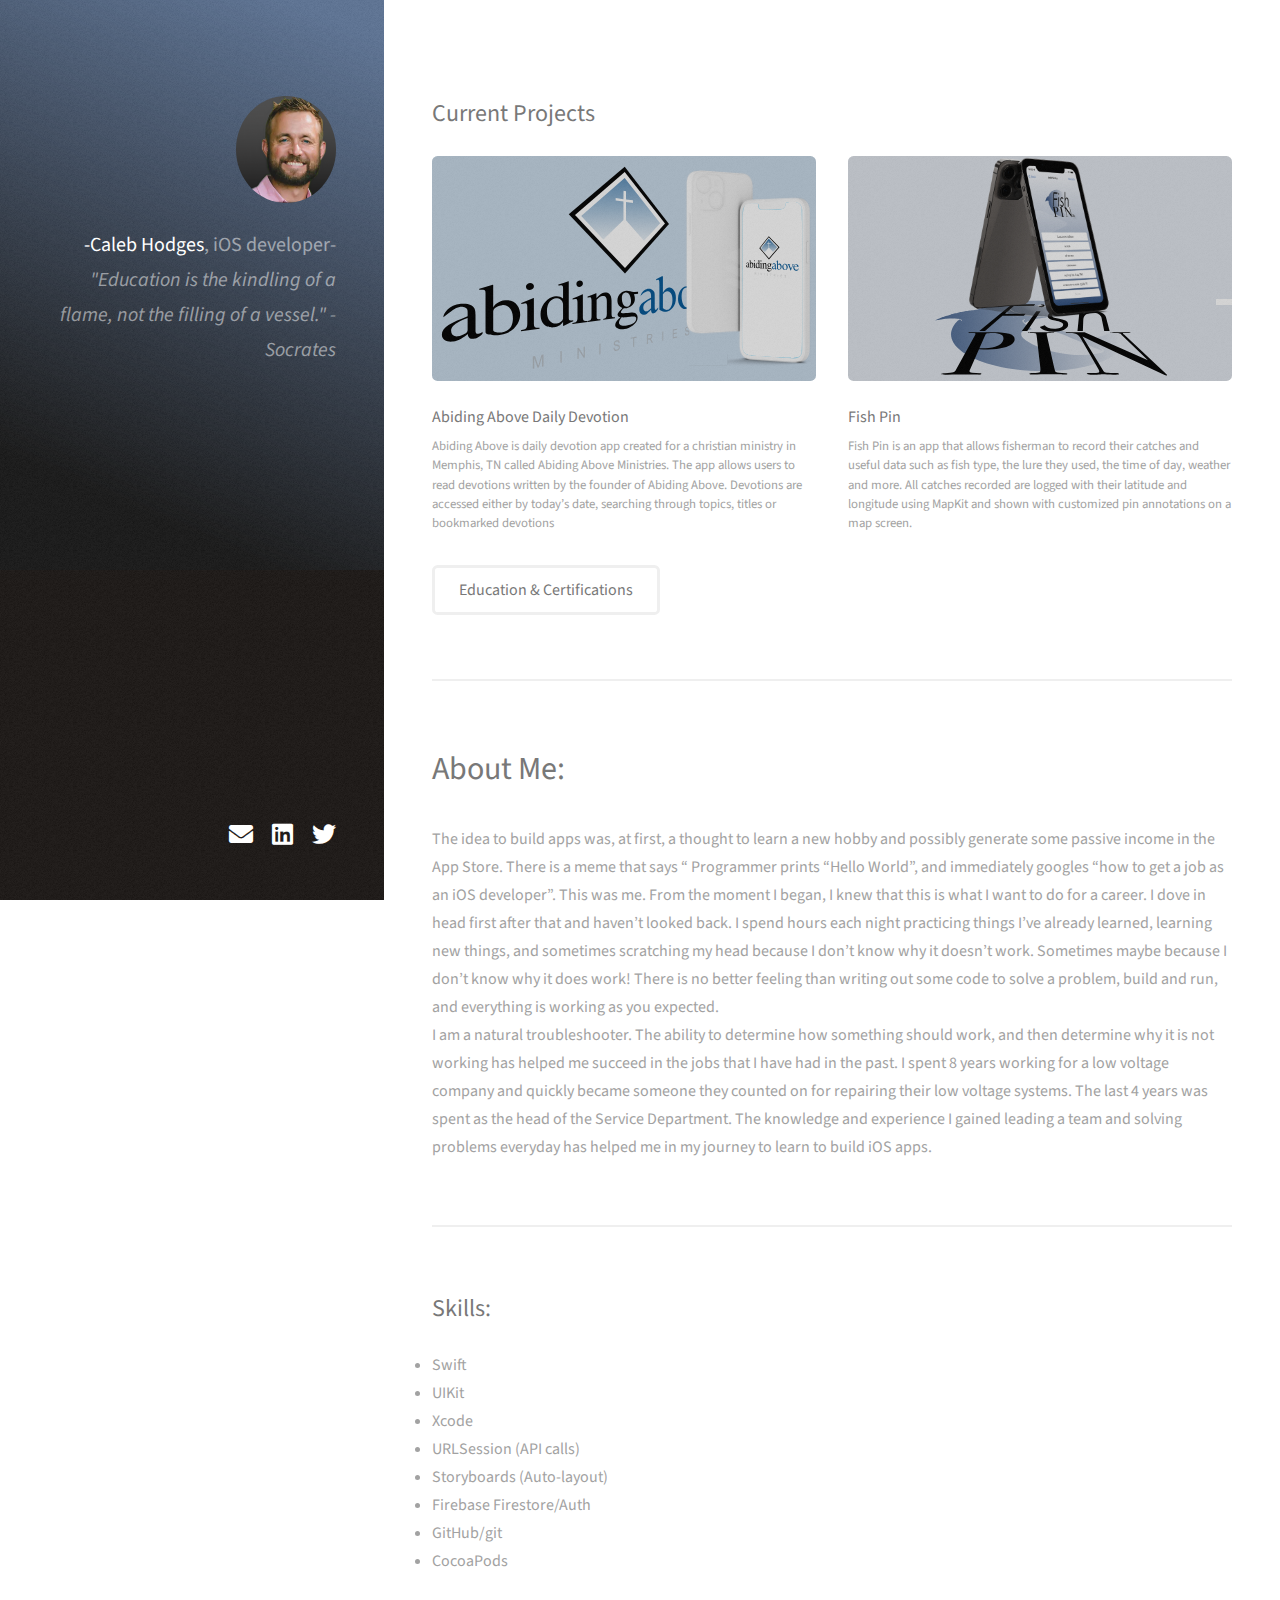
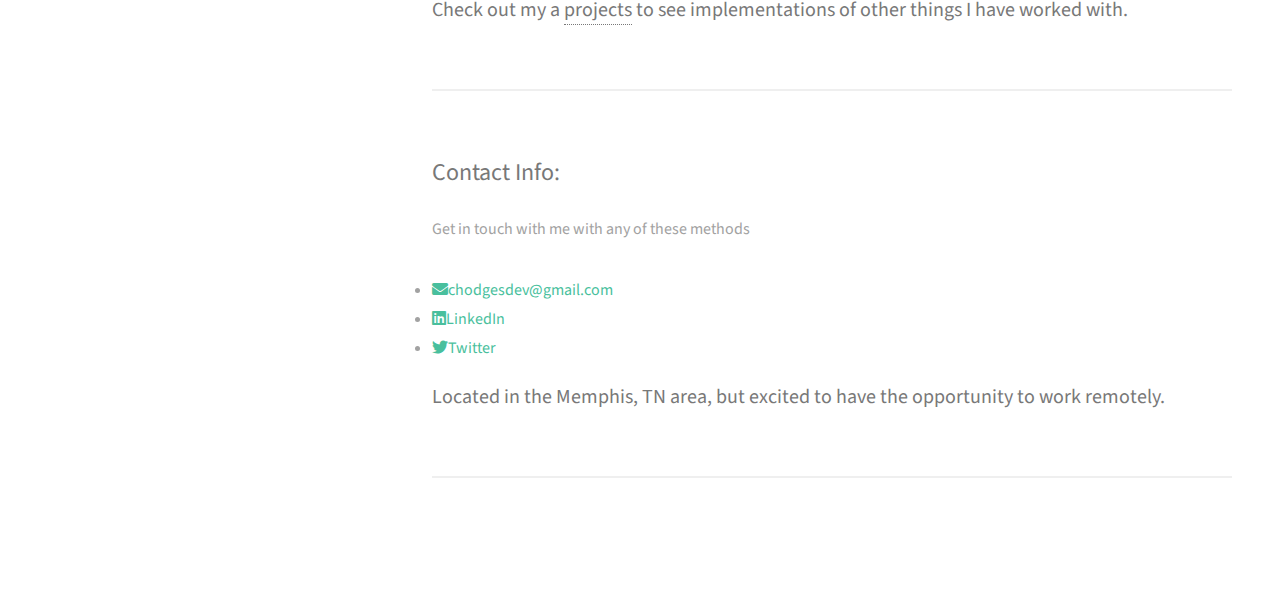
==== index.html @ ab4e1542 "Name change" ====
<!DOCTYPE HTML>
<!--
	Strata by HTML5 UP
	html5up.net | @ajlkn
	Free for personal and commercial use under the CCA 3.0 license (html5up.net/license)
-->
<html>
	<head>
		<title>Caleb Hodges - iOS Dev</title>
		<meta charset="utf-8" />
		<meta name="viewport" content="width=device-width, initial-scale=1, user-scalable=no" />
		<link rel="stylesheet" href="assets/css/main.css" />
	</head>
	<body class="is-preload">

		<!-- Header -->
			<header id="header">
				<div class="inner">
					<a href="#" class="image avatar"><img src="images/fulls/ProfilePic.png" alt="" /></a>
					<h1><strong>-Caleb Hodges</strong>, iOS developer-<br />
					<i>"Education is the kindling of a flame, not the filling of a vessel."<br />
						- Socrates</i>
					</a></h1>
				</div>
			</header>

		<!-- Main -->
			<div id="main">

				<!-- One -->
					<section id="one">
						<h2>Current Projects</h2>
						<div class="row">
							<article class="col-6 col-12-xsmall work-item">
								<a href="AbidingAbove.html" class="image fit thumb"><img src="images/thumbs/AAgraphicthumb.svg"/></a>
								<h3>Abiding Above Daily Devotion</h3>
								<p>Abiding Above is daily devotion app created for a christian ministry in Memphis, TN called Abiding Above Ministries.  The app allows users to read devotions written by the founder of Abiding Above.  Devotions are accessed either by today’s date, searching through topics, titles or bookmarked devotions</p>
							</article>
							<article class="col-6 col-12-xsmall work-item">
								<a href="FishPin.html" class="image fit thumb"><img src="images/thumbs/FishPinGraphicthumb.svg" alt="" /></a>
								<h3>Fish Pin</h3>
								<p>Fish Pin is an app that allows fisherman to record their catches and useful data such as fish type, the lure they used, the time of day, weather and more.  All catches recorded are logged with their latitude and longitude using MapKit and shown with customized pin annotations on a map screen.</p>
							</article>
							<!-- <article class="col-6 col-12-xsmall work-item">
								<a href="images/fulls/03.jpg" class="image fit thumb"><img src="images/thumbs/03.jpg" alt="" /></a>
								<h3>Tortor metus commodo</h3>
								<p>Lorem ipsum dolor sit amet nisl sed nullam feugiat.</p>
							</article>
							<article class="col-6 col-12-xsmall work-item">
								<a href="images/fulls/04.jpg" class="image fit thumb"><img src="images/thumbs/04.jpg" alt="" /></a>
								<h3>Quam neque phasellus</h3>
								<p>Lorem ipsum dolor sit amet nisl sed nullam feugiat.</p>
							</article>
							<article class="col-6 col-12-xsmall work-item">
								<a href="images/fulls/05.jpg" class="image fit thumb"><img src="images/thumbs/05.jpg" alt="" /></a>
								<h3>Nunc enim commodo aliquet</h3>
								<p>Lorem ipsum dolor sit amet nisl sed nullam feugiat.</p>
							</article>
							<article class="col-6 col-12-xsmall work-item">
								<a href="images/fulls/06.jpg" class="image fit thumb"><img src="images/thumbs/06.jpg" alt="" /></a>
								<h3>Risus ornare lacinia</h3>
								<p>Lorem ipsum dolor sit amet nisl sed nullam feugiat.</p>
							</article> -->
						</div>
						<ul class="actions">
							<li><a href="CoursesCerts.html" class="button">Education & Certifications</a></li>
						</ul>
					</section>

					<section id="two">
						<header class="major">
							<h2>About Me:</h2>
						</header>
						<p>		The idea to build apps was, at first, a thought to learn a new hobby and possibly generate some passive income in the App Store.  There is a meme that says “ Programmer prints “Hello World”, and immediately googles “how to get a job as an iOS developer”.  This was me.  From the moment I began, I knew that this is what I want to do for a career.  I dove in head first after that and haven’t looked back.  I spend hours each night practicing things I’ve already learned, learning new things, and sometimes scratching my head because I don’t know why it doesn’t work.  Sometimes maybe because I don’t know why it does work!  There is no better feeling than writing out some code to solve a problem, build and run, and everything is working as you expected. <br>  

								I am a natural troubleshooter.  The ability to determine how something should work, and then determine why it is not working has helped me succeed in the jobs that I have had in the past.  I spent 8 years working for a low voltage company and quickly became someone they counted on for repairing their low voltage systems.  The last 4 years was spent as the head of the Service Department.  The knowledge and experience I gained leading a team and solving problems everyday has helped me in my journey to learn to build iOS apps.</p>
						
					</section>

					<section id="three">
						<h2>Skills: </h2>
						<li>Swift</li>
						<li>UIKit</li>
						<li>Xcode</li>
						<li>URLSession (API calls)</li>
						<li>Storyboards (Auto-layout)</li>
						<li>Firebase Firestore/Auth</li>
						<li>GitHub/git</li>
						<li>CocoaPods</li>
						<h3></h3>
						<h3>Check out my a <a href="#">projects</a> to see implementations of other things I have worked with.</h3>
					</section>

				<!-- Two -->
					<section id="four">
						<h2>Contact Info:</h2>
						<p>Get in touch with me with any of these methods</p>
						<li><a href="mailto: chodgesdev@gmail.com" class="icon solid fa-envelope">chodgesdev@gmail.com</a></li>
						<li><a href="https://www.linkedin.com/in/caleb-hodges-a00a3b22b/"target="_blank" rel="noopener noreferrer" class="icon brands fa-linkedin">LinkedIn</a></li>
						<li><a href="https://twitter.com/klubhodges"target="_blank" rel="noopener noreferrer" class="icon brands fa-twitter">Twitter</a></li>
						<h3></h3>
						<h3>Located in the Memphis, TN area, but excited to have the opportunity to work remotely.</h3>
				
					</section>

					<section></section>

				<!-- Three -->
				<!--
					<section id="four">
						<h2>Elements</h2>

						<section>
							<h4>Text</h4>
							<p>This is <b>bold</b> and this is <strong>strong</strong>. This is <i>italic</i> and this is <em>emphasized</em>.
							This is <sup>superscript</sup> text and this is <sub>subscript</sub> text.
							This is <u>underlined</u> and this is code: <code>for (;;) { ... }</code>. Finally, <a href="#">this is a link</a>.</p>
							<hr />
							<header>
								<h4>Heading with a Subtitle</h4>
								<p>Lorem ipsum dolor sit amet nullam id egestas urna aliquam</p>
							</header>
							<p>Nunc lacinia ante nunc ac lobortis. Interdum adipiscing gravida odio porttitor sem non mi integer non faucibus ornare mi ut ante amet placerat aliquet. Volutpat eu sed ante lacinia sapien lorem accumsan varius montes viverra nibh in adipiscing blandit tempus accumsan.</p>
							<header>
								<h5>Heading with a Subtitle</h5>
								<p>Lorem ipsum dolor sit amet nullam id egestas urna aliquam</p>
							</header>
							<p>Nunc lacinia ante nunc ac lobortis. Interdum adipiscing gravida odio porttitor sem non mi integer non faucibus ornare mi ut ante amet placerat aliquet. Volutpat eu sed ante lacinia sapien lorem accumsan varius montes viverra nibh in adipiscing blandit tempus accumsan.</p>
							<hr />
							<h2>Heading Level 2</h2>
							<h3>Heading Level 3</h3>
							<h4>Heading Level 4</h4>
							<h5>Heading Level 5</h5>
							<h6>Heading Level 6</h6>
							<hr />
							<h5>Blockquote</h5>
							<blockquote>Fringilla nisl. Donec accumsan interdum nisi, quis tincidunt felis sagittis eget tempus euismod. Vestibulum ante ipsum primis in faucibus vestibulum. Blandit adipiscing eu felis iaculis volutpat ac adipiscing accumsan faucibus. Vestibulum ante ipsum primis in faucibus lorem ipsum dolor sit amet nullam adipiscing eu felis.</blockquote>
							<h5>Preformatted</h5>
							<pre><code>i = 0;

while (!deck.isInOrder()) {
print 'Iteration ' + i;
deck.shuffle();
i++;
}

print 'It took ' + i + ' iterations to sort the deck.';</code></pre>
						</section>

						<section>
							<h4>Lists</h4>
							<div class="row">
								<div class="col-6 col-12-xsmall">
									<h5>Unordered</h5>
									<ul>
										<li>Dolor pulvinar etiam magna etiam.</li>
										<li>Sagittis adipiscing lorem eleifend.</li>
										<li>Felis enim feugiat dolore viverra.</li>
									</ul>
									<h5>Alternate</h5>
									<ul class="alt">
										<li>Dolor pulvinar etiam magna etiam.</li>
										<li>Sagittis adipiscing lorem eleifend.</li>
										<li>Felis enim feugiat dolore viverra.</li>
									</ul>
								</div>
								<div class="col-6 col-12-xsmall">
									<h5>Ordered</h5>
									<ol>
										<li>Dolor pulvinar etiam magna etiam.</li>
										<li>Etiam vel felis at lorem sed viverra.</li>
										<li>Felis enim feugiat dolore viverra.</li>
										<li>Dolor pulvinar etiam magna etiam.</li>
										<li>Etiam vel felis at lorem sed viverra.</li>
										<li>Felis enim feugiat dolore viverra.</li>
									</ol>
									<h5>Icons</h5>
									<ul class="icons">
										<li><a href="#" class="icon brands fa-twitter"><span class="label">Twitter</span></a></li>
										<li><a href="#" class="icon brands fa-facebook-f"><span class="label">Facebook</span></a></li>
										<li><a href="#" class="icon brands fa-instagram"><span class="label">Instagram</span></a></li>
										<li><a href="#" class="icon brands fa-github"><span class="label">Github</span></a></li>
										<li><a href="#" class="icon brands fa-dribbble"><span class="label">Dribbble</span></a></li>
										<li><a href="#" class="icon brands fa-tumblr"><span class="label">Tumblr</span></a></li>
									</ul>
								</div>
							</div>
							<h5>Actions</h5>
							<ul class="actions">
								<li><a href="#" class="button primary">Default</a></li>
								<li><a href="#" class="button">Default</a></li>
							</ul>
							<ul class="actions small">
								<li><a href="#" class="button primary small">Small</a></li>
								<li><a href="#" class="button small">Small</a></li>
							</ul>
							<div class="row">
								<div class="col-6 col-12-small">
									<ul class="actions stacked">
										<li><a href="#" class="button primary">Default</a></li>
										<li><a href="#" class="button">Default</a></li>
									</ul>
								</div>
								<div class="col-6 col-12-small">
									<ul class="actions stacked">
										<li><a href="#" class="button primary small">Small</a></li>
										<li><a href="#" class="button small">Small</a></li>
									</ul>
								</div>
								<div class="col-6 col-12-small">
									<ul class="actions stacked">
										<li><a href="#" class="button primary fit">Default</a></li>
										<li><a href="#" class="button fit">Default</a></li>
									</ul>
								</div>
								<div class="col-6 col-12-small">
									<ul class="actions stacked">
										<li><a href="#" class="button primary small fit">Small</a></li>
										<li><a href="#" class="button small fit">Small</a></li>
									</ul>
								</div>
							</div>
						</section>

						<section>
							<h4>Table</h4>
							<h5>Default</h5>
							<div class="table-wrapper">
								<table>
									<thead>
										<tr>
											<th>Name</th>
											<th>Description</th>
											<th>Price</th>
										</tr>
									</thead>
									<tbody>
										<tr>
											<td>Item One</td>
											<td>Ante turpis integer aliquet porttitor.</td>
											<td>29.99</td>
										</tr>
										<tr>
											<td>Item Two</td>
											<td>Vis ac commodo adipiscing arcu aliquet.</td>
											<td>19.99</td>
										</tr>
										<tr>
											<td>Item Three</td>
											<td> Morbi faucibus arcu accumsan lorem.</td>
											<td>29.99</td>
										</tr>
										<tr>
											<td>Item Four</td>
											<td>Vitae integer tempus condimentum.</td>
											<td>19.99</td>
										</tr>
										<tr>
											<td>Item Five</td>
											<td>Ante turpis integer aliquet porttitor.</td>
											<td>29.99</td>
										</tr>
									</tbody>
									<tfoot>
										<tr>
											<td colspan="2"></td>
											<td>100.00</td>
										</tr>
									</tfoot>
								</table>
							</div>

							<h5>Alternate</h5>
							<div class="table-wrapper">
								<table class="alt">
									<thead>
										<tr>
											<th>Name</th>
											<th>Description</th>
											<th>Price</th>
										</tr>
									</thead>
									<tbody>
										<tr>
											<td>Item One</td>
											<td>Ante turpis integer aliquet porttitor.</td>
											<td>29.99</td>
										</tr>
										<tr>
											<td>Item Two</td>
											<td>Vis ac commodo adipiscing arcu aliquet.</td>
											<td>19.99</td>
										</tr>
										<tr>
											<td>Item Three</td>
											<td> Morbi faucibus arcu accumsan lorem.</td>
											<td>29.99</td>
										</tr>
										<tr>
											<td>Item Four</td>
											<td>Vitae integer tempus condimentum.</td>
											<td>19.99</td>
										</tr>
										<tr>
											<td>Item Five</td>
											<td>Ante turpis integer aliquet porttitor.</td>
											<td>29.99</td>
										</tr>
									</tbody>
									<tfoot>
										<tr>
											<td colspan="2"></td>
											<td>100.00</td>
										</tr>
									</tfoot>
								</table>
							</div>
						</section>

						<section>
							<h4>Buttons</h4>
							<ul class="actions">
								<li><a href="#" class="button primary">Primary</a></li>
								<li><a href="#" class="button">Default</a></li>
							</ul>
							<ul class="actions">
								<li><a href="#" class="button large">Large</a></li>
								<li><a href="#" class="button">Default</a></li>
								<li><a href="#" class="button small">Small</a></li>
							</ul>
							<ul class="actions fit">
								<li><a href="#" class="button primary fit">Fit</a></li>
								<li><a href="#" class="button fit">Fit</a></li>
							</ul>
							<ul class="actions fit small">
								<li><a href="#" class="button primary fit small">Fit + Small</a></li>
								<li><a href="#" class="button fit small">Fit + Small</a></li>
							</ul>
							<ul class="actions">
								<li><a href="#" class="button primary icon solid fa-download">Icon</a></li>
								<li><a href="#" class="button icon solid fa-download">Icon</a></li>
							</ul>
							<ul class="actions">
								<li><span class="button primary disabled">Primary</span></li>
								<li><span class="button disabled">Default</span></li>
							</ul>
						</section>

						<section>
							<h4>Form</h4>
							<form method="post" action="#">
								<div class="row gtr-uniform gtr-50">
									<div class="col-6 col-12-xsmall">
										<input type="text" name="demo-name" id="demo-name" value="" placeholder="Name" />
									</div>
									<div class="col-6 col-12-xsmall">
										<input type="email" name="demo-email" id="demo-email" value="" placeholder="Email" />
									</div>
									<div class="col-12">
										<select name="demo-category" id="demo-category">
											<option value="">- Category -</option>
											<option value="1">Manufacturing</option>
											<option value="1">Shipping</option>
											<option value="1">Administration</option>
											<option value="1">Human Resources</option>
										</select>
									</div>
									<div class="col-4 col-12-small">
										<input type="radio" id="demo-priority-low" name="demo-priority" checked>
										<label for="demo-priority-low">Low Priority</label>
									</div>
									<div class="col-4 col-12-small">
										<input type="radio" id="demo-priority-normal" name="demo-priority">
										<label for="demo-priority-normal">Normal Priority</label>
									</div>
									<div class="col-4 col-12-small">
										<input type="radio" id="demo-priority-high" name="demo-priority">
										<label for="demo-priority-high">High Priority</label>
									</div>
									<div class="col-6 col-12-small">
										<input type="checkbox" id="demo-copy" name="demo-copy">
										<label for="demo-copy">Email me a copy of this message</label>
									</div>
									<div class="col-6 col-12-small">
										<input type="checkbox" id="demo-human" name="demo-human" checked>
										<label for="demo-human">I am a human and not a robot</label>
									</div>
									<div class="col-12">
										<textarea name="demo-message" id="demo-message" placeholder="Enter your message" rows="6"></textarea>
									</div>
									<div class="col-12">
										<ul class="actions">
											<li><input type="submit" value="Send Message" class="primary" /></li>
											<li><input type="reset" value="Reset" /></li>
										</ul>
									</div>
								</div>
							</form>
						</section>

						<section>
							<h4>Image</h4>
							<h5>Fit</h5>
							<div class="box alt">
								<div class="row gtr-50 gtr-uniform">
									<div class="col-12"><span class="image fit"><img src="images/fulls/05.jpg" alt="" /></span></div>
									<div class="col-4"><span class="image fit"><img src="images/thumbs/01.jpg" alt="" /></span></div>
									<div class="col-4"><span class="image fit"><img src="images/thumbs/02.jpg" alt="" /></span></div>
									<div class="col-4"><span class="image fit"><img src="images/thumbs/03.jpg" alt="" /></span></div>
									<div class="col-4"><span class="image fit"><img src="images/thumbs/04.jpg" alt="" /></span></div>
									<div class="col-4"><span class="image fit"><img src="images/thumbs/05.jpg" alt="" /></span></div>
									<div class="col-4"><span class="image fit"><img src="images/thumbs/06.jpg" alt="" /></span></div>
									<div class="col-4"><span class="image fit"><img src="images/thumbs/03.jpg" alt="" /></span></div>
									<div class="col-4"><span class="image fit"><img src="images/thumbs/02.jpg" alt="" /></span></div>
									<div class="col-4"><span class="image fit"><img src="images/thumbs/01.jpg" alt="" /></span></div>
								</div>
							</div>
							<h5>Left &amp; Right</h5>
							<p><span class="image left"><img src="images/avatar.jpg" alt="" /></span>Fringilla nisl. Donec accumsan interdum nisi, quis tincidunt felis sagittis eget. tempus euismod. Vestibulum ante ipsum primis in faucibus vestibulum. Blandit adipiscing eu felis iaculis volutpat ac adipiscing accumsan eu faucibus. Integer ac pellentesque praesent tincidunt felis sagittis eget. tempus euismod. Vestibulum ante ipsum primis in faucibus vestibulum. Blandit adipiscing eu felis iaculis volutpat ac adipiscing accumsan eu faucibus. Integer ac pellentesque praesent. Donec accumsan interdum nisi, quis tincidunt felis sagittis eget. tempus euismod. Vestibulum ante ipsum primis in faucibus vestibulum. Blandit adipiscing eu felis iaculis volutpat ac adipiscing accumsan eu faucibus. Integer ac pellentesque praesent tincidunt felis sagittis eget. tempus euismod. Vestibulum ante ipsum primis in faucibus vestibulum. Blandit adipiscing eu felis iaculis volutpat ac adipiscing accumsan eu faucibus. Integer ac pellentesque praesent.</p>
							<p><span class="image right"><img src="images/avatar.jpg" alt="" /></span>Fringilla nisl. Donec accumsan interdum nisi, quis tincidunt felis sagittis eget. tempus euismod. Vestibulum ante ipsum primis in faucibus vestibulum. Blandit adipiscing eu felis iaculis volutpat ac adipiscing accumsan eu faucibus. Integer ac pellentesque praesent tincidunt felis sagittis eget. tempus euismod. Vestibulum ante ipsum primis in faucibus vestibulum. Blandit adipiscing eu felis iaculis volutpat ac adipiscing accumsan eu faucibus. Integer ac pellentesque praesent. Donec accumsan interdum nisi, quis tincidunt felis sagittis eget. tempus euismod. Vestibulum ante ipsum primis in faucibus vestibulum. Blandit adipiscing eu felis iaculis volutpat ac adipiscing accumsan eu faucibus. Integer ac pellentesque praesent tincidunt felis sagittis eget. tempus euismod. Vestibulum ante ipsum primis in faucibus vestibulum. Blandit adipiscing eu felis iaculis volutpat ac adipiscing accumsan eu faucibus. Integer ac pellentesque praesent.</p>
						</section>

					</section>
				-->

			</div>

		<!-- Footer -->
			<footer id="footer">
				<div class="inner">
					<ul class="icons">
						<li><a href="mailto: chodgesdev@gmail.com" class="icon solid fa-envelope"></a></li>
						<li><a href="https://www.linkedin.com/in/caleb-hodges-a00a3b22b/"target="_blank" rel="noopener noreferrer" class="icon brands fa-linkedin"></a></li>
						<li><a href="https://twitter.com/klubhodges"target="_blank" rel="noopener noreferrer" class="icon brands fa-twitter"></a></li>
					</ul>
					
				</div>
			</footer>

		<!-- Scripts -->
			<script src="assets/js/jquery.min.js"></script>
			<script src="assets/js/jquery.poptrox.min.js"></script>
			<script src="assets/js/browser.min.js"></script>
			<script src="assets/js/breakpoints.min.js"></script>
			<script src="assets/js/util.js"></script>
			<script src="assets/js/main.js"></script>

	</body>
</html>
---- assets/css/main.css ----
@import url("fontawesome-all.min.css");
@import url("https://fonts.googleapis.com/css?family=Source+Sans+Pro:400,400italic");

/*
	Strata by HTML5 UP
	html5up.net | @ajlkn
	Free for personal and commercial use under the CCA 3.0 license (html5up.net/license)
*/

html, body, div, span, applet, object,
iframe, h1, h2, h3, h4, h5, h6, p, blockquote,
pre, a, abbr, acronym, address, big, cite,
code, del, dfn, em, img, ins, kbd, q, s, samp,
small, strike, strong, sub, sup, tt, var, b,
u, i, center, dl, dt, dd, ol, ul, li, fieldset,
form, label, legend, table, caption, tbody,
tfoot, thead, tr, th, td, article, aside,
canvas, details, embed, figure, figcaption,
footer, header, hgroup, menu, nav, output, ruby,
section, summary, time, mark, audio, video {
	margin: 0;
	padding: 0;
	border: 0;
	font-size: 100%;
	font: inherit;
	vertical-align: baseline;}

article, aside, details, figcaption, figure,
footer, header, hgroup, menu, nav, section {
	display: block;}

body {
	line-height: 1;
}

ol, ul {
	list-style: none;
}

blockquote, q {
	quotes: none;
}

	blockquote:before, blockquote:after, q:before, q:after {
		content: '';
		content: none;
	}

table {
	border-collapse: collapse;
	border-spacing: 0;
}

body {
	-webkit-text-size-adjust: none;
}

mark {
	background-color: transparent;
	color: inherit;
}

input::-moz-focus-inner {
	border: 0;
	padding: 0;
}

input, select, textarea {
	-moz-appearance: none;
	-webkit-appearance: none;
	-ms-appearance: none;
	appearance: none;
}

/* Basic */

	html {
		box-sizing: border-box;
	}

	*, *:before, *:after {
		box-sizing: inherit;
	}

	body {
		background: #fff;
	}

		body.is-preload *, body.is-preload *:before, body.is-preload *:after {
			-moz-animation: none !important;
			-webkit-animation: none !important;
			-ms-animation: none !important;
			animation: none !important;
			-moz-transition: none !important;
			-webkit-transition: none !important;
			-ms-transition: none !important;
			transition: none !important;
		}

	body, input, select, textarea {
		color: #a2a2a2;
		font-family: "Source Sans Pro", Helvetica, sans-serif;
		font-size: 16pt;
		font-weight: 400;
		line-height: 1.75em;
	}

	a {
		-moz-transition: color 0.2s ease-in-out, border-color 0.2s ease-in-out;
		-webkit-transition: color 0.2s ease-in-out, border-color 0.2s ease-in-out;
		-ms-transition: color 0.2s ease-in-out, border-color 0.2s ease-in-out;
		transition: color 0.2s ease-in-out, border-color 0.2s ease-in-out;
		border-bottom: dotted 1px;
		color: #49bf9d;
		text-decoration: none;
	}

		a:hover {
			border-bottom-color: transparent;
			color: #49bf9d !important;
			text-decoration: none;
		}

	strong, b {
		color: #787878;
		font-weight: 400;
	}

	em, i {
		font-style: italic;
	}

	p {
		margin: 0 0 2em 0;
	}

	h1, h2, h3, h4, h5, h6 {
		color: #787878;
		font-weight: 400;
		line-height: 1em;
		margin: 0 0 1em 0;
	}

		h1 a, h2 a, h3 a, h4 a, h5 a, h6 a {
			color: inherit;
			text-decoration: none;
		}

	h1 {
		font-size: 2em;
		line-height: 1.5em;
	}

	h2 {
		font-size: 1.5em;
		line-height: 1.5em;
	}

	h3 {
		font-size: 1.25em;
		line-height: 1.5em;
	}

	h4 {
		font-size: 1.1em;
		line-height: 1.5em;
	}

	h5 {
		font-size: 0.9em;
		line-height: 1.5em;
	}

	h6 {
		font-size: 0.7em;
		line-height: 1.5em;
	}

	sub {
		font-size: 0.8em;
		position: relative;
		top: 0.5em;
	}

	sup {
		font-size: 0.8em;
		position: relative;
		top: -0.5em;
	}

	hr {
		border: 0;
		border-bottom: solid 2px #efefef;
		margin: 2em 0;
	}

		hr.major {
			margin: 3em 0;
		}

	blockquote {
		border-left: solid 6px #efefef;
		font-style: italic;
		margin: 0 0 2em 0;
		padding: 0.5em 0 0.5em 1.5em;
	}

	code {
		background: #f7f7f7;
		border-radius: 0.35em;
		border: solid 2px #efefef;
		font-family: "Courier New", monospace;
		font-size: 0.9em;
		margin: 0 0.25em;
		padding: 0.25em 0.65em;
	}

	pre {
		-webkit-overflow-scrolling: touch;
		font-family: "Courier New", monospace;
		font-size: 0.9em;
		margin: 0 0 2em 0;
	}

		pre code {
			display: block;
			line-height: 1.75em;
			padding: 1em 1.5em;
			overflow-x: auto;
		}

	.align-left {
		text-align: left;
	}

	.align-center {
		text-align: center;
	}

	.align-right {
		text-align: right;
	}

/* Container */

	.container {
		margin: 0 auto;
		max-width: calc(100% - 4em);
		width: 100%;
	}

		.container.xsmall {
			width: 25%;
		}

		.container.small {
			width: 50%;
		}

		.container.medium {
			width: 75%;
		}

		.container.large {
			width: 125%;
		}

		.container.xlarge {
			width: 150%;
		}

		.container.max {
			width: 100%;
		}

		@media screen and (max-width: 980px) {

			.container {
				width: 100% !important;
				max-width: 100% !important;
			}

		}

		@media screen and (max-width: 480px) {

			.container {
				max-width: calc(100% - 3em);
			}

		}

/* Row */

	.row {
		display: flex;
		flex-wrap: wrap;
		box-sizing: border-box;
		align-items: stretch;
	}

		.row > * {
			box-sizing: border-box;
		}

		.row.gtr-uniform > * > :last-child {
			margin-bottom: 0;
		}

		.row.aln-left {
			justify-content: flex-start;
		}

		.row.aln-center {
			justify-content: center;
		}

		.row.aln-right {
			justify-content: flex-end;
		}

		.row.aln-top {
			align-items: flex-start;
		}

		.row.aln-middle {
			align-items: center;
		}

		.row.aln-bottom {
			align-items: flex-end;
		}

		.row > .imp {
			order: -1;
		}

		.row > .col-1 {
			width: 8.33333%;
		}

		.row > .off-1 {
			margin-left: 8.33333%;
		}

		.row > .col-2 {
			width: 16.66667%;
		}

		.row > .off-2 {
			margin-left: 16.66667%;
		}

		.row > .col-3 {
			width: 25%;
		}

		.row > .off-3 {
			margin-left: 25%;
		}

		.row > .col-4 {
			width: 33.33333%;
		}

		.row > .off-4 {
			margin-left: 33.33333%;
		}

		.row > .col-5 {
			width: 41.66667%;
		}

		.row > .off-5 {
			margin-left: 41.66667%;
		}

		.row > .col-6 {
			width: 50%;
		}

		.row > .off-6 {
			margin-left: 50%;
		}

		.row > .col-7 {
			width: 58.33333%;
		}

		.row > .off-7 {
			margin-left: 58.33333%;
		}

		.row > .col-8 {
			width: 66.66667%;
		}

		.row > .off-8 {
			margin-left: 66.66667%;
		}

		.row > .col-9 {
			width: 75%;
		}

		.row > .off-9 {
			margin-left: 75%;
		}

		.row > .col-10 {
			width: 83.33333%;
		}

		.row > .off-10 {
			margin-left: 83.33333%;
		}

		.row > .col-11 {
			width: 91.66667%;
		}

		.row > .off-11 {
			margin-left: 91.66667%;
		}

		.row > .col-12 {
			width: 100%;
		}

		.row > .off-12 {
			margin-left: 100%;
		}

		.row.gtr-0 {
			margin-top: 0;
			margin-left: 0em;
		}

			.row.gtr-0 > * {
				padding: 0 0 0 0em;
			}

			.row.gtr-0.gtr-uniform {
				margin-top: 0em;
			}

				.row.gtr-0.gtr-uniform > * {
					padding-top: 0em;
				}

		.row.gtr-25 {
			margin-top: 0;
			margin-left: -0.625em;
		}

			.row.gtr-25 > * {
				padding: 0 0 0 0.625em;
			}

			.row.gtr-25.gtr-uniform {
				margin-top: -0.625em;
			}

				.row.gtr-25.gtr-uniform > * {
					padding-top: 0.625em;
				}

		.row.gtr-50 {
			margin-top: 0;
			margin-left: -1.25em;
		}

			.row.gtr-50 > * {
				padding: 0 0 0 1.25em;
			}

			.row.gtr-50.gtr-uniform {
				margin-top: -1.25em;
			}

				.row.gtr-50.gtr-uniform > * {
					padding-top: 1.25em;
				}

		.row {
			margin-top: 0;
			margin-left: -2.5em;
		}

			.row > * {
				padding: 0 0 0 2.5em;
			}

			.row.gtr-uniform {
				margin-top: -2.5em;
			}

				.row.gtr-uniform > * {
					padding-top: 2.5em;
				}

		.row.gtr-150 {
			margin-top: 0;
			margin-left: -3.75em;
		}

			.row.gtr-150 > * {
				padding: 0 0 0 3.75em;
			}

			.row.gtr-150.gtr-uniform {
				margin-top: -3.75em;
			}

				.row.gtr-150.gtr-uniform > * {
					padding-top: 3.75em;
				}

		.row.gtr-200 {
			margin-top: 0;
			margin-left: -5em;
		}

			.row.gtr-200 > * {
				padding: 0 0 0 5em;
			}

			.row.gtr-200.gtr-uniform {
				margin-top: -5em;
			}

				.row.gtr-200.gtr-uniform > * {
					padding-top: 5em;
				}

		@media screen and (max-width: 1800px) {

			.row {
				display: flex;
				flex-wrap: wrap;
				box-sizing: border-box;
				align-items: stretch;
			}

				.row > * {
					box-sizing: border-box;
				}

				.row.gtr-uniform > * > :last-child {
					margin-bottom: 0;
				}

				.row.aln-left {
					justify-content: flex-start;
				}

				.row.aln-center {
					justify-content: center;
				}

				.row.aln-right {
					justify-content: flex-end;
				}

				.row.aln-top {
					align-items: flex-start;
				}

				.row.aln-middle {
					align-items: center;
				}

				.row.aln-bottom {
					align-items: flex-end;
				}

				.row > .imp-xlarge {
					order: -1;
				}

				.row > .col-1-xlarge {
					width: 8.33333%;
				}

				.row > .off-1-xlarge {
					margin-left: 8.33333%;
				}

				.row > .col-2-xlarge {
					width: 16.66667%;
				}

				.row > .off-2-xlarge {
					margin-left: 16.66667%;
				}

				.row > .col-3-xlarge {
					width: 25%;
				}

				.row > .off-3-xlarge {
					margin-left: 25%;
				}

				.row > .col-4-xlarge {
					width: 33.33333%;
				}

				.row > .off-4-xlarge {
					margin-left: 33.33333%;
				}

				.row > .col-5-xlarge {
					width: 41.66667%;
				}

				.row > .off-5-xlarge {
					margin-left: 41.66667%;
				}

				.row > .col-6-xlarge {
					width: 50%;
				}

				.row > .off-6-xlarge {
					margin-left: 50%;
				}

				.row > .col-7-xlarge {
					width: 58.33333%;
				}

				.row > .off-7-xlarge {
					margin-left: 58.33333%;
				}

				.row > .col-8-xlarge {
					width: 66.66667%;
				}

				.row > .off-8-xlarge {
					margin-left: 66.66667%;
				}

				.row > .col-9-xlarge {
					width: 75%;
				}

				.row > .off-9-xlarge {
					margin-left: 75%;
				}

				.row > .col-10-xlarge {
					width: 83.33333%;
				}

				.row > .off-10-xlarge {
					margin-left: 83.33333%;
				}

				.row > .col-11-xlarge {
					width: 91.66667%;
				}

				.row > .off-11-xlarge {
					margin-left: 91.66667%;
				}

				.row > .col-12-xlarge {
					width: 100%;
				}

				.row > .off-12-xlarge {
					margin-left: 100%;
				}

				.row.gtr-0 {
					margin-top: 0;
					margin-left: 0em;
				}

					.row.gtr-0 > * {
						padding: 0 0 0 0em;
					}

					.row.gtr-0.gtr-uniform {
						margin-top: 0em;
					}

						.row.gtr-0.gtr-uniform > * {
							padding-top: 0em;
						}

				.row.gtr-25 {
					margin-top: 0;
					margin-left: -0.625em;
				}

					.row.gtr-25 > * {
						padding: 0 0 0 0.625em;
					}

					.row.gtr-25.gtr-uniform {
						margin-top: -0.625em;
					}

						.row.gtr-25.gtr-uniform > * {
							padding-top: 0.625em;
						}

				.row.gtr-50 {
					margin-top: 0;
					margin-left: -1.25em;
				}

					.row.gtr-50 > * {
						padding: 0 0 0 1.25em;
					}

					.row.gtr-50.gtr-uniform {
						margin-top: -1.25em;
					}

						.row.gtr-50.gtr-uniform > * {
							padding-top: 1.25em;
						}

				.row {
					margin-top: 0;
					margin-left: -2.5em;
				}

					.row > * {
						padding: 0 0 0 2.5em;
					}

					.row.gtr-uniform {
						margin-top: -2.5em;
					}

						.row.gtr-uniform > * {
							padding-top: 2.5em;
						}

				.row.gtr-150 {
					margin-top: 0;
					margin-left: -3.75em;
				}

					.row.gtr-150 > * {
						padding: 0 0 0 3.75em;
					}

					.row.gtr-150.gtr-uniform {
						margin-top: -3.75em;
					}

						.row.gtr-150.gtr-uniform > * {
							padding-top: 3.75em;
						}

				.row.gtr-200 {
					margin-top: 0;
					margin-left: -5em;
				}

					.row.gtr-200 > * {
						padding: 0 0 0 5em;
					}

					.row.gtr-200.gtr-uniform {
						margin-top: -5em;
					}

						.row.gtr-200.gtr-uniform > * {
							padding-top: 5em;
						}

		}

		@media screen and (max-width: 1280px) {

			.row {
				display: flex;
				flex-wrap: wrap;
				box-sizing: border-box;
				align-items: stretch;
			}

				.row > * {
					box-sizing: border-box;
				}

				.row.gtr-uniform > * > :last-child {
					margin-bottom: 0;
				}

				.row.aln-left {
					justify-content: flex-start;
				}

				.row.aln-center {
					justify-content: center;
				}

				.row.aln-right {
					justify-content: flex-end;
				}

				.row.aln-top {
					align-items: flex-start;
				}

				.row.aln-middle {
					align-items: center;
				}

				.row.aln-bottom {
					align-items: flex-end;
				}

				.row > .imp-large {
					order: -1;
				}

				.row > .col-1-large {
					width: 8.33333%;
				}

				.row > .off-1-large {
					margin-left: 8.33333%;
				}

				.row > .col-2-large {
					width: 16.66667%;
				}

				.row > .off-2-large {
					margin-left: 16.66667%;
				}

				.row > .col-3-large {
					width: 25%;
				}

				.row > .off-3-large {
					margin-left: 25%;
				}

				.row > .col-4-large {
					width: 33.33333%;
				}

				.row > .off-4-large {
					margin-left: 33.33333%;
				}

				.row > .col-5-large {
					width: 41.66667%;
				}

				.row > .off-5-large {
					margin-left: 41.66667%;
				}

				.row > .col-6-large {
					width: 50%;
				}

				.row > .off-6-large {
					margin-left: 50%;
				}

				.row > .col-7-large {
					width: 58.33333%;
				}

				.row > .off-7-large {
					margin-left: 58.33333%;
				}

				.row > .col-8-large {
					width: 66.66667%;
				}

				.row > .off-8-large {
					margin-left: 66.66667%;
				}

				.row > .col-9-large {
					width: 75%;
				}

				.row > .off-9-large {
					margin-left: 75%;
				}

				.row > .col-10-large {
					width: 83.33333%;
				}

				.row > .off-10-large {
					margin-left: 83.33333%;
				}

				.row > .col-11-large {
					width: 91.66667%;
				}

				.row > .off-11-large {
					margin-left: 91.66667%;
				}

				.row > .col-12-large {
					width: 100%;
				}

				.row > .off-12-large {
					margin-left: 100%;
				}

				.row.gtr-0 {
					margin-top: 0;
					margin-left: 0em;
				}

					.row.gtr-0 > * {
						padding: 0 0 0 0em;
					}

					.row.gtr-0.gtr-uniform {
						margin-top: 0em;
					}

						.row.gtr-0.gtr-uniform > * {
							padding-top: 0em;
						}

				.row.gtr-25 {
					margin-top: 0;
					margin-left: -0.5em;
				}

					.row.gtr-25 > * {
						padding: 0 0 0 0.5em;
					}

					.row.gtr-25.gtr-uniform {
						margin-top: -0.5em;
					}

						.row.gtr-25.gtr-uniform > * {
							padding-top: 0.5em;
						}

				.row.gtr-50 {
					margin-top: 0;
					margin-left: -1em;
				}

					.row.gtr-50 > * {
						padding: 0 0 0 1em;
					}

					.row.gtr-50.gtr-uniform {
						margin-top: -1em;
					}

						.row.gtr-50.gtr-uniform > * {
							padding-top: 1em;
						}

				.row {
					margin-top: 0;
					margin-left: -2em;
				}

					.row > * {
						padding: 0 0 0 2em;
					}

					.row.gtr-uniform {
						margin-top: -2em;
					}

						.row.gtr-uniform > * {
							padding-top: 2em;
						}

				.row.gtr-150 {
					margin-top: 0;
					margin-left: -3em;
				}

					.row.gtr-150 > * {
						padding: 0 0 0 3em;
					}

					.row.gtr-150.gtr-uniform {
						margin-top: -3em;
					}

						.row.gtr-150.gtr-uniform > * {
							padding-top: 3em;
						}

				.row.gtr-200 {
					margin-top: 0;
					margin-left: -4em;
				}

					.row.gtr-200 > * {
						padding: 0 0 0 4em;
					}

					.row.gtr-200.gtr-uniform {
						margin-top: -4em;
					}

						.row.gtr-200.gtr-uniform > * {
							padding-top: 4em;
						}

		}

		@media screen and (max-width: 980px) {

			.row {
				display: flex;
				flex-wrap: wrap;
				box-sizing: border-box;
				align-items: stretch;
			}

				.row > * {
					box-sizing: border-box;
				}

				.row.gtr-uniform > * > :last-child {
					margin-bottom: 0;
				}

				.row.aln-left {
					justify-content: flex-start;
				}

				.row.aln-center {
					justify-content: center;
				}

				.row.aln-right {
					justify-content: flex-end;
				}

				.row.aln-top {
					align-items: flex-start;
				}

				.row.aln-middle {
					align-items: center;
				}

				.row.aln-bottom {
					align-items: flex-end;
				}

				.row > .imp-medium {
					order: -1;
				}

				.row > .col-1-medium {
					width: 8.33333%;
				}

				.row > .off-1-medium {
					margin-left: 8.33333%;
				}

				.row > .col-2-medium {
					width: 16.66667%;
				}

				.row > .off-2-medium {
					margin-left: 16.66667%;
				}

				.row > .col-3-medium {
					width: 25%;
				}

				.row > .off-3-medium {
					margin-left: 25%;
				}

				.row > .col-4-medium {
					width: 33.33333%;
				}

				.row > .off-4-medium {
					margin-left: 33.33333%;
				}

				.row > .col-5-medium {
					width: 41.66667%;
				}

				.row > .off-5-medium {
					margin-left: 41.66667%;
				}

				.row > .col-6-medium {
					width: 50%;
				}

				.row > .off-6-medium {
					margin-left: 50%;
				}

				.row > .col-7-medium {
					width: 58.33333%;
				}

				.row > .off-7-medium {
					margin-left: 58.33333%;
				}

				.row > .col-8-medium {
					width: 66.66667%;
				}

				.row > .off-8-medium {
					margin-left: 66.66667%;
				}

				.row > .col-9-medium {
					width: 75%;
				}

				.row > .off-9-medium {
					margin-left: 75%;
				}

				.row > .col-10-medium {
					width: 83.33333%;
				}

				.row > .off-10-medium {
					margin-left: 83.33333%;
				}

				.row > .col-11-medium {
					width: 91.66667%;
				}

				.row > .off-11-medium {
					margin-left: 91.66667%;
				}

				.row > .col-12-medium {
					width: 100%;
				}

				.row > .off-12-medium {
					margin-left: 100%;
				}

				.row.gtr-0 {
					margin-top: 0;
					margin-left: 0em;
				}

					.row.gtr-0 > * {
						padding: 0 0 0 0em;
					}

					.row.gtr-0.gtr-uniform {
						margin-top: 0em;
					}

						.row.gtr-0.gtr-uniform > * {
							padding-top: 0em;
						}

				.row.gtr-25 {
					margin-top: 0;
					margin-left: -0.5em;
				}

					.row.gtr-25 > * {
						padding: 0 0 0 0.5em;
					}

					.row.gtr-25.gtr-uniform {
						margin-top: -0.5em;
					}

						.row.gtr-25.gtr-uniform > * {
							padding-top: 0.5em;
						}

				.row.gtr-50 {
					margin-top: 0;
					margin-left: -1em;
				}

					.row.gtr-50 > * {
						padding: 0 0 0 1em;
					}

					.row.gtr-50.gtr-uniform {
						margin-top: -1em;
					}

						.row.gtr-50.gtr-uniform > * {
							padding-top: 1em;
						}

				.row {
					margin-top: 0;
					margin-left: -2em;
				}

					.row > * {
						padding: 0 0 0 2em;
					}

					.row.gtr-uniform {
						margin-top: -2em;
					}

						.row.gtr-uniform > * {
							padding-top: 2em;
						}

				.row.gtr-150 {
					margin-top: 0;
					margin-left: -3em;
				}

					.row.gtr-150 > * {
						padding: 0 0 0 3em;
					}

					.row.gtr-150.gtr-uniform {
						margin-top: -3em;
					}

						.row.gtr-150.gtr-uniform > * {
							padding-top: 3em;
						}

				.row.gtr-200 {
					margin-top: 0;
					margin-left: -4em;
				}

					.row.gtr-200 > * {
						padding: 0 0 0 4em;
					}

					.row.gtr-200.gtr-uniform {
						margin-top: -4em;
					}

						.row.gtr-200.gtr-uniform > * {
							padding-top: 4em;
						}

		}

		@media screen and (max-width: 736px) {

			.row {
				display: flex;
				flex-wrap: wrap;
				box-sizing: border-box;
				align-items: stretch;
			}

				.row > * {
					box-sizing: border-box;
				}

				.row.gtr-uniform > * > :last-child {
					margin-bottom: 0;
				}

				.row.aln-left {
					justify-content: flex-start;
				}

				.row.aln-center {
					justify-content: center;
				}

				.row.aln-right {
					justify-content: flex-end;
				}

				.row.aln-top {
					align-items: flex-start;
				}

				.row.aln-middle {
					align-items: center;
				}

				.row.aln-bottom {
					align-items: flex-end;
				}

				.row > .imp-small {
					order: -1;
				}

				.row > .col-1-small {
					width: 8.33333%;
				}

				.row > .off-1-small {
					margin-left: 8.33333%;
				}

				.row > .col-2-small {
					width: 16.66667%;
				}

				.row > .off-2-small {
					margin-left: 16.66667%;
				}

				.row > .col-3-small {
					width: 25%;
				}

				.row > .off-3-small {
					margin-left: 25%;
				}

				.row > .col-4-small {
					width: 33.33333%;
				}

				.row > .off-4-small {
					margin-left: 33.33333%;
				}

				.row > .col-5-small {
					width: 41.66667%;
				}

				.row > .off-5-small {
					margin-left: 41.66667%;
				}

				.row > .col-6-small {
					width: 50%;
				}

				.row > .off-6-small {
					margin-left: 50%;
				}

				.row > .col-7-small {
					width: 58.33333%;
				}

				.row > .off-7-small {
					margin-left: 58.33333%;
				}

				.row > .col-8-small {
					width: 66.66667%;
				}

				.row > .off-8-small {
					margin-left: 66.66667%;
				}

				.row > .col-9-small {
					width: 75%;
				}

				.row > .off-9-small {
					margin-left: 75%;
				}

				.row > .col-10-small {
					width: 83.33333%;
				}

				.row > .off-10-small {
					margin-left: 83.33333%;
				}

				.row > .col-11-small {
					width: 91.66667%;
				}

				.row > .off-11-small {
					margin-left: 91.66667%;
				}

				.row > .col-12-small {
					width: 100%;
				}

				.row > .off-12-small {
					margin-left: 100%;
				}

				.row.gtr-0 {
					margin-top: 0;
					margin-left: 0em;
				}

					.row.gtr-0 > * {
						padding: 0 0 0 0em;
					}

					.row.gtr-0.gtr-uniform {
						margin-top: 0em;
					}

						.row.gtr-0.gtr-uniform > * {
							padding-top: 0em;
						}

				.row.gtr-25 {
					margin-top: 0;
					margin-left: -0.375em;
				}

					.row.gtr-25 > * {
						padding: 0 0 0 0.375em;
					}

					.row.gtr-25.gtr-uniform {
						margin-top: -0.375em;
					}

						.row.gtr-25.gtr-uniform > * {
							padding-top: 0.375em;
						}

				.row.gtr-50 {
					margin-top: 0;
					margin-left: -0.75em;
				}

					.row.gtr-50 > * {
						padding: 0 0 0 0.75em;
					}

					.row.gtr-50.gtr-uniform {
						margin-top: -0.75em;
					}

						.row.gtr-50.gtr-uniform > * {
							padding-top: 0.75em;
						}

				.row {
					margin-top: 0;
					margin-left: -1.5em;
				}

					.row > * {
						padding: 0 0 0 1.5em;
					}

					.row.gtr-uniform {
						margin-top: -1.5em;
					}

						.row.gtr-uniform > * {
							padding-top: 1.5em;
						}

				.row.gtr-150 {
					margin-top: 0;
					margin-left: -2.25em;
				}

					.row.gtr-150 > * {
						padding: 0 0 0 2.25em;
					}

					.row.gtr-150.gtr-uniform {
						margin-top: -2.25em;
					}

						.row.gtr-150.gtr-uniform > * {
							padding-top: 2.25em;
						}

				.row.gtr-200 {
					margin-top: 0;
					margin-left: -3em;
				}

					.row.gtr-200 > * {
						padding: 0 0 0 3em;
					}

					.row.gtr-200.gtr-uniform {
						margin-top: -3em;
					}

						.row.gtr-200.gtr-uniform > * {
							padding-top: 3em;
						}

		}

		@media screen and (max-width: 480px) {

			.row {
				display: flex;
				flex-wrap: wrap;
				box-sizing: border-box;
				align-items: stretch;
			}

				.row > * {
					box-sizing: border-box;
				}

				.row.gtr-uniform > * > :last-child {
					margin-bottom: 0;
				}

				.row.aln-left {
					justify-content: flex-start;
				}

				.row.aln-center {
					justify-content: center;
				}

				.row.aln-right {
					justify-content: flex-end;
				}

				.row.aln-top {
					align-items: flex-start;
				}

				.row.aln-middle {
					align-items: center;
				}

				.row.aln-bottom {
					align-items: flex-end;
				}

				.row > .imp-xsmall {
					order: -1;
				}

				.row > .col-1-xsmall {
					width: 8.33333%;
				}

				.row > .off-1-xsmall {
					margin-left: 8.33333%;
				}

				.row > .col-2-xsmall {
					width: 16.66667%;
				}

				.row > .off-2-xsmall {
					margin-left: 16.66667%;
				}

				.row > .col-3-xsmall {
					width: 25%;
				}

				.row > .off-3-xsmall {
					margin-left: 25%;
				}

				.row > .col-4-xsmall {
					width: 33.33333%;
				}

				.row > .off-4-xsmall {
					margin-left: 33.33333%;
				}

				.row > .col-5-xsmall {
					width: 41.66667%;
				}

				.row > .off-5-xsmall {
					margin-left: 41.66667%;
				}

				.row > .col-6-xsmall {
					width: 50%;
				}

				.row > .off-6-xsmall {
					margin-left: 50%;
				}

				.row > .col-7-xsmall {
					width: 58.33333%;
				}

				.row > .off-7-xsmall {
					margin-left: 58.33333%;
				}

				.row > .col-8-xsmall {
					width: 66.66667%;
				}

				.row > .off-8-xsmall {
					margin-left: 66.66667%;
				}

				.row > .col-9-xsmall {
					width: 75%;
				}

				.row > .off-9-xsmall {
					margin-left: 75%;
				}

				.row > .col-10-xsmall {
					width: 83.33333%;
				}

				.row > .off-10-xsmall {
					margin-left: 83.33333%;
				}

				.row > .col-11-xsmall {
					width: 91.66667%;
				}

				.row > .off-11-xsmall {
					margin-left: 91.66667%;
				}

				.row > .col-12-xsmall {
					width: 100%;
				}

				.row > .off-12-xsmall {
					margin-left: 100%;
				}

				.row.gtr-0 {
					margin-top: 0;
					margin-left: 0em;
				}

					.row.gtr-0 > * {
						padding: 0 0 0 0em;
					}

					.row.gtr-0.gtr-uniform {
						margin-top: 0em;
					}

						.row.gtr-0.gtr-uniform > * {
							padding-top: 0em;
						}

				.row.gtr-25 {
					margin-top: 0;
					margin-left: -0.375em;
				}

					.row.gtr-25 > * {
						padding: 0 0 0 0.375em;
					}

					.row.gtr-25.gtr-uniform {
						margin-top: -0.375em;
					}

						.row.gtr-25.gtr-uniform > * {
							padding-top: 0.375em;
						}

				.row.gtr-50 {
					margin-top: 0;
					margin-left: -0.75em;
				}

					.row.gtr-50 > * {
						padding: 0 0 0 0.75em;
					}

					.row.gtr-50.gtr-uniform {
						margin-top: -0.75em;
					}

						.row.gtr-50.gtr-uniform > * {
							padding-top: 0.75em;
						}

				.row {
					margin-top: 0;
					margin-left: -1.5em;
				}

					.row > * {
						padding: 0 0 0 1.5em;
					}

					.row.gtr-uniform {
						margin-top: -1.5em;
					}

						.row.gtr-uniform > * {
							padding-top: 1.5em;
						}

				.row.gtr-150 {
					margin-top: 0;
					margin-left: -2.25em;
				}

					.row.gtr-150 > * {
						padding: 0 0 0 2.25em;
					}

					.row.gtr-150.gtr-uniform {
						margin-top: -2.25em;
					}

						.row.gtr-150.gtr-uniform > * {
							padding-top: 2.25em;
						}

				.row.gtr-200 {
					margin-top: 0;
					margin-left: -3em;
				}

					.row.gtr-200 > * {
						padding: 0 0 0 3em;
					}

					.row.gtr-200.gtr-uniform {
						margin-top: -3em;
					}

						.row.gtr-200.gtr-uniform > * {
							padding-top: 3em;
						}

		}

/* Section/Article */

	section.special, article.special {
		text-align: center;
	}

	header p {
		color: #b2b2b2;
		position: relative;
		margin: 0 0 1.5em 0;
	}

	header h2 + p {
		font-size: 1.25em;
		margin-top: -1em;
		line-height: 1.5em;
	}

	header h3 + p {
		font-size: 1.1em;
		margin-top: -0.8em;
		line-height: 1.5em;
	}

	header h4 + p,
	header h5 + p,
	header h6 + p {
		font-size: 0.9em;
		margin-top: -0.6em;
		line-height: 1.5em;
	}

	header.major h2 {
		font-size: 2em;
	}

/* Form */

	form {
		margin: 0 0 2em 0;
	}

	label {
		color: #787878;
		display: block;
		font-size: 0.9em;
		font-weight: 400;
		margin: 0 0 1em 0;
	}

	input[type="text"],
	input[type="password"],
	input[type="email"],
	select,
	textarea {
		-moz-appearance: none;
		-webkit-appearance: none;
		-ms-appearance: none;
		appearance: none;
		background: #f7f7f7;
		border-radius: 0.35em;
		border: solid 2px transparent;
		color: inherit;
		display: block;
		outline: 0;
		padding: 0 0.75em;
		text-decoration: none;
		width: 100%;
	}

		input[type="text"]:invalid,
		input[type="password"]:invalid,
		input[type="email"]:invalid,
		select:invalid,
		textarea:invalid {
			box-shadow: none;
		}

		input[type="text"]:focus,
		input[type="password"]:focus,
		input[type="email"]:focus,
		select:focus,
		textarea:focus {
			border-color: #49bf9d;
		}

	select {
		background-image: url("data:image/svg+xml;charset=utf8,%3Csvg xmlns='http://www.w3.org/2000/svg' width='40' height='40' preserveAspectRatio='none' viewBox='0 0 40 40'%3E%3Cpath d='M9.4,12.3l10.4,10.4l10.4-10.4c0.2-0.2,0.5-0.4,0.9-0.4c0.3,0,0.6,0.1,0.9,0.4l3.3,3.3c0.2,0.2,0.4,0.5,0.4,0.9 c0,0.4-0.1,0.6-0.4,0.9L20.7,31.9c-0.2,0.2-0.5,0.4-0.9,0.4c-0.3,0-0.6-0.1-0.9-0.4L4.3,17.3c-0.2-0.2-0.4-0.5-0.4-0.9 c0-0.4,0.1-0.6,0.4-0.9l3.3-3.3c0.2-0.2,0.5-0.4,0.9-0.4S9.1,12.1,9.4,12.3z' fill='%23dfdfdf' /%3E%3C/svg%3E");
		background-size: 1.25rem;
		background-repeat: no-repeat;
		background-position: calc(100% - 1rem) center;
		height: 2.75em;
		padding-right: 2.75em;
		text-overflow: ellipsis;
	}

		select option {
			color: #787878;
			background: #fff;
		}

		select:focus::-ms-value {
			background-color: transparent;
		}

		select::-ms-expand {
			display: none;
		}

	input[type="text"],
	input[type="password"],
	input[type="email"],
	select {
		height: 2.75em;
	}

	textarea {
		padding: 0.75em;
	}

	input[type="checkbox"],
	input[type="radio"] {
		-moz-appearance: none;
		-webkit-appearance: none;
		-ms-appearance: none;
		appearance: none;
		display: block;
		float: left;
		margin-right: -2em;
		opacity: 0;
		width: 1em;
		z-index: -1;
	}

		input[type="checkbox"] + label,
		input[type="radio"] + label {
			text-decoration: none;
			color: #a2a2a2;
			cursor: pointer;
			display: inline-block;
			font-size: 1em;
			font-weight: 400;
			padding-left: 2.4em;
			padding-right: 0.75em;
			position: relative;
		}

			input[type="checkbox"] + label:before,
			input[type="radio"] + label:before {
				-moz-osx-font-smoothing: grayscale;
				-webkit-font-smoothing: antialiased;
				display: inline-block;
				font-style: normal;
				font-variant: normal;
				text-rendering: auto;
				line-height: 1;
				text-transform: none !important;
				font-family: 'Font Awesome 5 Free';
				font-weight: 900;
			}

			input[type="checkbox"] + label:before,
			input[type="radio"] + label:before {
				background: #f7f7f7;
				border-radius: 0.35em;
				border: solid 2px transparent;
				content: '';
				display: inline-block;
				font-size: 0.8em;
				height: 2.0625em;
				left: 0;
				line-height: 1.85625em;
				position: absolute;
				text-align: center;
				top: 0;
				width: 2.0625em;
			}

		input[type="checkbox"]:checked + label:before,
		input[type="radio"]:checked + label:before {
			background: #787878;
			border-color: #787878;
			color: #fff;
			content: '\f00c';
		}

		input[type="checkbox"]:focus + label:before,
		input[type="radio"]:focus + label:before {
			border-color: #49bf9d;
		}

	input[type="checkbox"] + label:before {
		border-radius: 0.35em;
	}

	input[type="radio"] + label:before {
		border-radius: 100%;
	}

	::-webkit-input-placeholder {
		color: #b2b2b2 !important;
		opacity: 1.0;
	}

	:-moz-placeholder {
		color: #b2b2b2 !important;
		opacity: 1.0;
	}

	::-moz-placeholder {
		color: #b2b2b2 !important;
		opacity: 1.0;
	}

	:-ms-input-placeholder {
		color: #b2b2b2 !important;
		opacity: 1.0;
	}

/* Box */

	.box {
		border-radius: 0.35em;
		border: solid 2px #efefef;
		margin-bottom: 2em;
		padding: 1.5em;
	}

		.box > :last-child,
		.box > :last-child > :last-child,
		.box > :last-child > :last-child > :last-child {
			margin-bottom: 0;
		}

		.box.alt {
			border: 0;
			border-radius: 0;
			padding: 0;
		}

/* Icon */

	.icon {
		text-decoration: none;
		border-bottom: none;
		position: relative;
	}

		.icon:before {
			-moz-osx-font-smoothing: grayscale;
			-webkit-font-smoothing: antialiased;
			display: inline-block;
			font-style: normal;
			font-variant: normal;
			text-rendering: auto;
			line-height: 1;
			text-transform: none !important;
			font-family: 'Font Awesome 5 Free';
			font-weight: 400;
		}

		.icon > .label {
			display: none;
		}

		.icon:before {
			line-height: inherit;
		}

		.icon.solid:before {
			font-weight: 900;
		}

		.icon.brands:before {
			font-family: 'Font Awesome 5 Brands';
		}

/* Image */

	.image {
		border-radius: 0.35em;
		border: 0;
		display: inline-block;
		position: relative;
	}

		.image:before {
			-moz-transition: opacity 0.2s ease-in-out;
			-webkit-transition: opacity 0.2s ease-in-out;
			-ms-transition: opacity 0.2s ease-in-out;
			transition: opacity 0.2s ease-in-out;
			background: url("images/overlay.png");
			border-radius: 0.35em;
			content: '';
			display: block;
			height: 100%;
			left: 0;
			opacity: 0.5;
			position: absolute;
			top: 0;
			width: 100%;
		}

		.image.thumb {
			text-align: center;
		}

			.image.thumb:after {
				-moz-transition: opacity 0.2s ease-in-out;
				-webkit-transition: opacity 0.2s ease-in-out;
				-ms-transition: opacity 0.2s ease-in-out;
				transition: opacity 0.2s ease-in-out;
				border-radius: 0.35em;
				border: solid 3px rgba(255, 255, 255, 0.5);
				color: #fff;
				content: 'View';
				display: inline-block;
				font-size: 0.8em;
				font-weight: 400;
				left: 50%;
				line-height: 2.25em;
				margin: -1.25em 0 0 -3em;
				opacity: 0;
				padding: 0 1.5em;
				position: absolute;
				text-align: center;
				text-decoration: none;
				top: 50%;
				white-space: nowrap;
			}

			.image.thumb:hover:after {
				opacity: 1.0;
			}

			.image.thumb:hover:before {
				background: url("images/overlay.png"), url("images/overlay.png");
				opacity: 1.0;
			}

		.image img {
			border-radius: 0.35em;
			display: block;
		}

		.image.left {
			float: left;
			margin: 0 1.5em 1em 0;
			top: 0.25em;
		}

		.image.right {
			float: right;
			margin: 0 0 1em 1.5em;
			top: 0.25em;
		}

		.image.left, .image.right {
			max-width: 40%;
		}

			.image.left img, .image.right img {
				width: 100%;
			}

		.image.fit {
			display: block;
			margin: 0 0 2em 0;
			width: 100%;
		}

			.image.fit img {
				width: 100%;
			}

		.image.avatar {
			border-radius: 100%;
		}

			.image.avatar:before {
				display: none;
			}

			.image.avatar img {
				border-radius: 100%;
				width: 100%;
			}

/* List */

	ol {
		list-style: decimal;
		margin: 0 0 2em 0;
		padding-left: 1.25em;
	}

		ol li {
			padding-left: 0.25em;
		}

	ul {
		list-style: disc;
		margin: 0 0 2em 0;
		padding-left: 1em;
	}

		ul li {
			padding-left: 0.5em;
		}

		ul.alt {
			list-style: none;
			padding-left: 0;
		}

			ul.alt li {
				border-top: solid 2px #efefef;
				padding: 0.5em 0;
			}

				ul.alt li:first-child {
					border-top: 0;
					padding-top: 0;
				}

	dl {
		margin: 0 0 2em 0;
	}

/* Icons */

	ul.icons {
		cursor: default;
		list-style: none;
		padding-left: 0;
	}

		ul.icons li {
			display: inline-block;
			padding: 0 1em 0 0;
		}

			ul.icons li:last-child {
				padding-right: 0;
			}

			ul.icons li .icon:before {
				font-size: 1.5em;
			}

/* Labeled Icons */

	ul.labeled-icons {
		list-style: none;
		padding: 0;
	}

		ul.labeled-icons li {
			line-height: 1.75em;
			margin: 1.5em 0 0 0;
			padding-left: 2.25em;
			position: relative;
		}

			ul.labeled-icons li:first-child {
				margin-top: 0;
			}

			ul.labeled-icons li a {
				color: inherit;
			}

			ul.labeled-icons li h3 {
				color: #b2b2b2;
				left: 0;
				position: absolute;
				text-align: center;
				top: 0;
				width: 1em;
			}

/* Actions */

	ul.actions {
		display: -moz-flex;
		display: -webkit-flex;
		display: -ms-flex;
		display: flex;
		cursor: default;
		list-style: none;
		margin-left: -1em;
		padding-left: 0;
	}

		ul.actions li {
			padding: 0 0 0 1em;
			vertical-align: middle;
		}

		ul.actions.special {
			-moz-justify-content: center;
			-webkit-justify-content: center;
			-ms-justify-content: center;
			justify-content: center;
			width: 100%;
			margin-left: 0;
		}

			ul.actions.special li:first-child {
				padding-left: 0;
			}

		ul.actions.stacked {
			-moz-flex-direction: column;
			-webkit-flex-direction: column;
			-ms-flex-direction: column;
			flex-direction: column;
			margin-left: 0;
		}

			ul.actions.stacked li {
				padding: 1.3em 0 0 0;
			}

				ul.actions.stacked li:first-child {
					padding-top: 0;
				}

		ul.actions.fit {
			width: calc(100% + 1em);
		}

			ul.actions.fit li {
				-moz-flex-grow: 1;
				-webkit-flex-grow: 1;
				-ms-flex-grow: 1;
				flex-grow: 1;
				-moz-flex-shrink: 1;
				-webkit-flex-shrink: 1;
				-ms-flex-shrink: 1;
				flex-shrink: 1;
				width: 100%;
			}

				ul.actions.fit li > * {
					width: 100%;
				}

			ul.actions.fit.stacked {
				width: 100%;
			}

		@media screen and (max-width: 480px) {

			ul.actions:not(.fixed) {
				-moz-flex-direction: column;
				-webkit-flex-direction: column;
				-ms-flex-direction: column;
				flex-direction: column;
				margin-left: 0;
				width: 100% !important;
			}

				ul.actions:not(.fixed) li {
					-moz-flex-grow: 1;
					-webkit-flex-grow: 1;
					-ms-flex-grow: 1;
					flex-grow: 1;
					-moz-flex-shrink: 1;
					-webkit-flex-shrink: 1;
					-ms-flex-shrink: 1;
					flex-shrink: 1;
					padding: 1em 0 0 0;
					text-align: center;
					width: 100%;
				}

					ul.actions:not(.fixed) li > * {
						width: 100%;
					}

					ul.actions:not(.fixed) li:first-child {
						padding-top: 0;
					}

					ul.actions:not(.fixed) li input[type="submit"],
					ul.actions:not(.fixed) li input[type="reset"],
					ul.actions:not(.fixed) li input[type="button"],
					ul.actions:not(.fixed) li button,
					ul.actions:not(.fixed) li .button {
						width: 100%;
					}

						ul.actions:not(.fixed) li input[type="submit"].icon:before,
						ul.actions:not(.fixed) li input[type="reset"].icon:before,
						ul.actions:not(.fixed) li input[type="button"].icon:before,
						ul.actions:not(.fixed) li button.icon:before,
						ul.actions:not(.fixed) li .button.icon:before {
							margin-left: -0.5em;
						}

		}

/* Table */

	.table-wrapper {
		-webkit-overflow-scrolling: touch;
		overflow-x: auto;
	}

	table {
		margin: 0 0 2em 0;
		width: 100%;
	}

		table tbody tr {
			border: solid 1px #efefef;
			border-left: 0;
			border-right: 0;
		}

			table tbody tr:nth-child(2n + 1) {
				background-color: #f7f7f7;
			}

		table td {
			padding: 0.75em 0.75em;
		}

		table th {
			color: #787878;
			font-size: 0.9em;
			font-weight: 400;
			padding: 0 0.75em 0.75em 0.75em;
			text-align: left;
		}

		table thead {
			border-bottom: solid 2px #efefef;
		}

		table tfoot {
			border-top: solid 2px #efefef;
		}

		table.alt {
			border-collapse: separate;
		}

			table.alt tbody tr td {
				border: solid 2px #efefef;
				border-left-width: 0;
				border-top-width: 0;
			}

				table.alt tbody tr td:first-child {
					border-left-width: 2px;
				}

			table.alt tbody tr:first-child td {
				border-top-width: 2px;
			}

			table.alt thead {
				border-bottom: 0;
			}

			table.alt tfoot {
				border-top: 0;
			}

/* Button */

	input[type="submit"],
	input[type="reset"],
	input[type="button"],
	.button {
		-moz-appearance: none;
		-webkit-appearance: none;
		-ms-appearance: none;
		appearance: none;
		-moz-transition: background-color 0.2s ease-in-out, color 0.2s ease-in-out, border-color 0.2s ease-in-out;
		-webkit-transition: background-color 0.2s ease-in-out, color 0.2s ease-in-out, border-color 0.2s ease-in-out;
		-ms-transition: background-color 0.2s ease-in-out, color 0.2s ease-in-out, border-color 0.2s ease-in-out;
		transition: background-color 0.2s ease-in-out, color 0.2s ease-in-out, border-color 0.2s ease-in-out;
		background-color: transparent;
		border-radius: 0.35em;
		border: solid 3px #efefef;
		color: #787878 !important;
		cursor: pointer;
		display: inline-block;
		font-weight: 400;
		height: 3.15em;
		height: calc(2.75em + 6px);
		line-height: 2.75em;
		min-width: 10em;
		padding: 0 1.5em;
		text-align: center;
		text-decoration: none;
		white-space: nowrap;
	}

		input[type="submit"]:hover,
		input[type="reset"]:hover,
		input[type="button"]:hover,
		.button:hover {
			border-color: #49bf9d;
			color: #49bf9d !important;
		}

		input[type="submit"]:active,
		input[type="reset"]:active,
		input[type="button"]:active,
		.button:active {
			background-color: rgba(73, 191, 157, 0.1);
			border-color: #49bf9d;
			color: #49bf9d !important;
		}

		input[type="submit"].icon,
		input[type="reset"].icon,
		input[type="button"].icon,
		.button.icon {
			padding-left: 1.35em;
		}

			input[type="submit"].icon:before,
			input[type="reset"].icon:before,
			input[type="button"].icon:before,
			.button.icon:before {
				margin-right: 0.5em;
			}

		input[type="submit"].fit,
		input[type="reset"].fit,
		input[type="button"].fit,
		.button.fit {
			min-width: 0;
			width: 100%;
		}

		input[type="submit"].small,
		input[type="reset"].small,
		input[type="button"].small,
		.button.small {
			font-size: 0.8em;
		}

		input[type="submit"].large,
		input[type="reset"].large,
		input[type="button"].large,
		.button.large {
			font-size: 1.35em;
		}

		input[type="submit"].primary,
		input[type="reset"].primary,
		input[type="button"].primary,
		.button.primary {
			background-color: #49bf9d;
			border-color: #49bf9d;
			color: #ffffff !important;
		}

			input[type="submit"].primary:hover,
			input[type="reset"].primary:hover,
			input[type="button"].primary:hover,
			.button.primary:hover {
				background-color: #5cc6a7;
				border-color: #5cc6a7;
			}

			input[type="submit"].primary:active,
			input[type="reset"].primary:active,
			input[type="button"].primary:active,
			.button.primary:active {
				background-color: #3eb08f;
				border-color: #3eb08f;
			}

		input[type="submit"].disabled, input[type="submit"]:disabled,
		input[type="reset"].disabled,
		input[type="reset"]:disabled,
		input[type="button"].disabled,
		input[type="button"]:disabled,
		.button.disabled,
		.button:disabled {
			background-color: #e7e7e7 !important;
			border-color: #e7e7e7 !important;
			color: #b2b2b2 !important;
			cursor: default;
		}

/* Work Item */

	.work-item {
		margin: 0 0 2em 0;
	}

		.work-item .image {
			margin: 0 0 1.5em 0;
		}

		.work-item h3 {
			font-size: 1em;
			margin: 0 0 0.5em 0;
		}

		.work-item p {
			font-size: 0.8em;
			line-height: 1.5em;
			margin: 0;
		}

/* Header */

	#header {
		display: -moz-flex;
		display: -webkit-flex;
		display: -ms-flex;
		display: flex;
		-moz-flex-direction: column;
		-webkit-flex-direction: column;
		-ms-flex-direction: column;
		flex-direction: column;
		-moz-align-items: -moz-flex-end;
		-webkit-align-items: -webkit-flex-end;
		-ms-align-items: -ms-flex-end;
		align-items: flex-end;
		-moz-justify-content: space-between;
		-webkit-justify-content: space-between;
		-ms-justify-content: space-between;
		justify-content: space-between;
		background-color: #1f1815;
		background-attachment: scroll,								scroll;
		background-image: url("images/overlay.png"), url("../../images/rect31.png");
		background-position: top left,							top left;
		background-repeat: repeat,								no-repeat;
		background-size: auto,								150%;
		color: rgba(255, 255, 255, 0.5);
		height: 100%;
		left: 0;
		padding: 8em 4em;
		position: fixed;
		text-align: right;
		top: 0;
		width: 35%;
	}

		#header > * {
			-moz-flex-shrink: 0;
			-webkit-flex-shrink: 0;
			-ms-flex-shrink: 0;
			flex-shrink: 0;
			width: 100%;
		}

		#header > .inner {
			-moz-flex-grow: 1;
			-webkit-flex-grow: 1;
			-ms-flex-grow: 1;
			flex-grow: 1;
			margin: 0 0 2em 0;
		}

		#header strong, #header b {
			color: #ffffff;
		}

		#header h2, #header h3, #header h4, #header h5, #header h6 {
			color: #ffffff;
		}

		#header h1 {
			color: rgba(255, 255, 255, 0.5);
			font-size: 1.35em;
			line-height: 1.75em;
			margin: 0;
		}

		#header .image.avatar {
			margin: 0 0 1em 0;
			width: 6.25em;
		}

/* Footer */

	#footer .icons {
		margin: 1em 0 0 0;
	}
	

		#footer .icons a {
			color: rgb(255, 255, 255);
		}

	#footer .copyright {
		color: rgba(255, 255, 255, 0.4);
		font-size: 0.8em;
		list-style: none;
		margin: 1em 0 0 0;
		padding: 0;
	}

		#footer .copyright li {
			border-left: solid 1px rgba(255, 255, 255, 0.25);
			display: inline-block;
			line-height: 1em;
			margin-left: 0.75em;
			padding-left: 0.75em;
		}

			#footer .copyright li:first-child {
				border-left: 0;
				margin-left: 0;
				padding-left: 0;
			}

			#footer .copyright li a {
				color: inherit;
			}

/* Main */

	#main {
		margin-left: 35%;
		max-width: 54em;
		padding: 8em 4em 4em 4em;
		width: calc(100% - 35%);
	}

		#main > section {
			border-top: solid 2px #efefef;
			margin: 4em 0 0 0;
			padding: 4em 0 0 0;
		}

			#main > section:first-child {
				border-top: 0;
				margin-top: 0;
				padding-top: 0;
			}

/* Poptrox */

	@-moz-keyframes spin {
		0% {
			-moz-transform: rotate(0deg);
			-webkit-transform: rotate(0deg);
			-ms-transform: rotate(0deg);
			transform: rotate(0deg);
		}

		100% {
			-moz-transform: rotate(360deg);
			-webkit-transform: rotate(360deg);
			-ms-transform: rotate(360deg);
			transform: rotate(360deg);
		}
	}

	@-webkit-keyframes spin {
		0% {
			-moz-transform: rotate(0deg);
			-webkit-transform: rotate(0deg);
			-ms-transform: rotate(0deg);
			transform: rotate(0deg);
		}

		100% {
			-moz-transform: rotate(360deg);
			-webkit-transform: rotate(360deg);
			-ms-transform: rotate(360deg);
			transform: rotate(360deg);
		}
	}

	@-ms-keyframes spin {
		0% {
			-moz-transform: rotate(0deg);
			-webkit-transform: rotate(0deg);
			-ms-transform: rotate(0deg);
			transform: rotate(0deg);
		}

		100% {
			-moz-transform: rotate(360deg);
			-webkit-transform: rotate(360deg);
			-ms-transform: rotate(360deg);
			transform: rotate(360deg);
		}
	}

	@keyframes spin {
		0% {
			-moz-transform: rotate(0deg);
			-webkit-transform: rotate(0deg);
			-ms-transform: rotate(0deg);
			transform: rotate(0deg);
		}

		100% {
			-moz-transform: rotate(360deg);
			-webkit-transform: rotate(360deg);
			-ms-transform: rotate(360deg);
			transform: rotate(360deg);
		}
	}

	.poptrox-popup {
		-moz-box-sizing: content-box;
		-webkit-box-sizing: content-box;
		-ms-box-sizing: content-box;
		box-sizing: content-box;
		-webkit-tap-highlight-color: rgba(255, 255, 255, 0);
		background: #fff;
		border-radius: 0.35em;
		box-shadow: 0 0.1em 0.15em 0 rgba(0, 0, 0, 0.15);
		overflow: hidden;
		padding-bottom: 3em;
	}

		.poptrox-popup .loader {
			text-decoration: none;
			-moz-animation: spin 1s linear infinite;
			-webkit-animation: spin 1s linear infinite;
			-ms-animation: spin 1s linear infinite;
			animation: spin 1s linear infinite;
			font-size: 1.5em;
			height: 1em;
			left: 50%;
			line-height: 1em;
			margin: -0.5em 0 0 -0.5em;
			position: absolute;
			top: 50%;
			width: 1em;
		}

			.poptrox-popup .loader:before {
				-moz-osx-font-smoothing: grayscale;
				-webkit-font-smoothing: antialiased;
				display: inline-block;
				font-style: normal;
				font-variant: normal;
				text-rendering: auto;
				line-height: 1;
				text-transform: none !important;
				font-family: 'Font Awesome 5 Free';
				font-weight: 900;
			}

			.poptrox-popup .loader:before {
				content: '\f1ce';
			}

		.poptrox-popup .caption {
			background: #fff;
			bottom: 0;
			cursor: default;
			font-size: 0.9em;
			height: 3em;
			left: 0;
			line-height: 2.8em;
			position: absolute;
			text-align: center;
			width: 100%;
			z-index: 1;
		}

		.poptrox-popup .nav-next,
		.poptrox-popup .nav-previous {
			text-decoration: none;
			-moz-transition: opacity 0.2s ease-in-out;
			-webkit-transition: opacity 0.2s ease-in-out;
			-ms-transition: opacity 0.2s ease-in-out;
			transition: opacity 0.2s ease-in-out;
			-webkit-tap-highlight-color: rgba(255, 255, 255, 0);
			background: rgba(0, 0, 0, 0.01);
			cursor: pointer;
			height: 100%;
			opacity: 0;
			position: absolute;
			top: 0;
			width: 50%;
		}

			.poptrox-popup .nav-next:before,
			.poptrox-popup .nav-previous:before {
				-moz-osx-font-smoothing: grayscale;
				-webkit-font-smoothing: antialiased;
				display: inline-block;
				font-style: normal;
				font-variant: normal;
				text-rendering: auto;
				line-height: 1;
				text-transform: none !important;
				font-family: 'Font Awesome 5 Free';
				font-weight: 900;
			}

			.poptrox-popup .nav-next:before,
			.poptrox-popup .nav-previous:before {
				color: #fff;
				font-size: 2.5em;
				height: 1em;
				line-height: 1em;
				margin-top: -0.75em;
				position: absolute;
				text-align: center;
				top: 50%;
				width: 1.5em;
			}

		.poptrox-popup .nav-next {
			right: 0;
		}

			.poptrox-popup .nav-next:before {
				content: '\f105';
				right: 0;
			}

		.poptrox-popup .nav-previous {
			left: 0;
		}

			.poptrox-popup .nav-previous:before {
				content: '\f104';
				left: 0;
			}

		.poptrox-popup .closer {
			text-decoration: none;
			-moz-transition: opacity 0.2s ease-in-out;
			-webkit-transition: opacity 0.2s ease-in-out;
			-ms-transition: opacity 0.2s ease-in-out;
			transition: opacity 0.2s ease-in-out;
			-webkit-tap-highlight-color: rgba(255, 255, 255, 0);
			color: #fff;
			height: 4em;
			line-height: 4em;
			opacity: 0;
			position: absolute;
			right: 0;
			text-align: center;
			top: 0;
			width: 4em;
			z-index: 2;
		}

			.poptrox-popup .closer:before {
				-moz-osx-font-smoothing: grayscale;
				-webkit-font-smoothing: antialiased;
				display: inline-block;
				font-style: normal;
				font-variant: normal;
				text-rendering: auto;
				line-height: 1;
				text-transform: none !important;
				font-family: 'Font Awesome 5 Free';
				font-weight: 900;
			}

			.poptrox-popup .closer:before {
				-moz-box-sizing: content-box;
				-webkit-box-sizing: content-box;
				-ms-box-sizing: content-box;
				box-sizing: content-box;
				border-radius: 100%;
				border: solid 3px rgba(255, 255, 255, 0.5);
				content: '\f00d';
				display: block;
				font-size: 1em;
				height: 1.75em;
				left: 50%;
				line-height: 1.75em;
				margin: -0.875em 0 0 -0.875em;
				position: absolute;
				top: 50%;
				width: 1.75em;
			}

		.poptrox-popup:hover .nav-next,
		.poptrox-popup:hover .nav-previous {
			opacity: 0.5;
		}

			.poptrox-popup:hover .nav-next:hover,
			.poptrox-popup:hover .nav-previous:hover {
				opacity: 1.0;
			}

		.poptrox-popup:hover .closer {
			opacity: 0.5;
		}

			.poptrox-popup:hover .closer:hover {
				opacity: 1.0;
			}

/* Touch */

	body.is-touch .image.thumb:before {
		opacity: 0.5 !important;
	}

	body.is-touch .image.thumb:after {
		display: none !important;
	}

	body.is-touch #header {
		background-attachment: scroll;
		background-size: auto, cover;
	}

	body.is-touch .poptrox-popup .nav-next,
	body.is-touch .poptrox-popup .nav-previous,
	body.is-touch .poptrox-popup .closer {
		opacity: 1.0 !important;
	}

/* XLarge */

	@media screen and (max-width: 1800px) {

		/* Basic */

			body, input, select, textarea {
				font-size: 12pt;
			}

	}

/* Large */

	@media screen and (max-width: 1280px) {

		/* Header */

			#header {
				padding: 6em 3em 3em 3em;
				width: 30%;
			}

				#header h1 {
					font-size: 1.25em;
				}

					#header h1 br {
						display: none;
					}

				#header > .inner {
					margin-bottom: 0;
				}

		/* Footer */

			#footer .copyright li {
				border-left-width: 0;
				display: block;
				line-height: 2.25em;
				margin-left: 0;
				padding-left: 0;
			}

		/* Main */

			#main {
				margin-left: 30%;
				max-width: none;
				padding: 6em 3em 3em 3em;
				width: calc(100% - 30%);
			}

	}

/* Medium */

	@media screen and (max-width: 980px) {

		/* Basic */

			h1 br, h2 br, h3 br, h4 br, h5 br, h6 br {
				display: none;
			}

		/* List */

			ul.icons li .icon {
				font-size: 1.25em;
			}

		/* Header */

			#header {
				background-attachment: scroll;
				background-position: top left, center center;
				background-size: auto,		cover;
				left: auto;
				padding: 6em 4em;
				position: relative;
				text-align: center;
				top: auto;
				width: 100%;
				display: block;
			}

				#header h1 {
					font-size: 1.75em;
				}

					#header h1 br {
						display: inline;
					}

		/* Footer */

			#footer {
				background-attachment: scroll;
				background-color: #1f1815;
				background-image: url("images/overlay.png"), url("../../images/bg.jpg");
				background-position: top left,						bottom center;
				background-repeat: repeat,							no-repeat;
				background-size: auto,							cover;
				bottom: auto;
				left: auto;
				padding: 4em 4em 6em 4em;
				position: relative;
				text-align: center;
				width: 100%;
			}

				#footer .icons {
					margin: 0 0 1em 0;
				}

				#footer .copyright {
					margin: 0 0 1em 0;
				}

					#footer .copyright li {
						border-left-width: 1px;
						display: inline-block;
						line-height: 1em;
						margin-left: 0.75em;
						padding-left: 0.75em;
					}

		/* Main */

			#main {
				margin: 0;
				padding: 6em 4em;
				width: 100%;
			}

	}

/* Small */

	@media screen and (max-width: 736px) {

		/* Basic */

			h1 {
				font-size: 1.5em;
			}

			h2 {
				font-size: 1.2em;
			}

			h3 {
				font-size: 1em;
			}

		/* Section/Article */

			section.special, article.special {
				text-align: center;
			}

			header.major h2 {
				font-size: 1.35em;
			}

		/* List */

			ul.labeled-icons li {
				padding-left: 2em;
			}

				ul.labeled-icons li h3 {
					line-height: 1.75em;
				}

		/* Header */

			#header {
				padding: 2.25em 1.5em;
			}

				#header h1 {
					font-size: 1.35em;
				}

		/* Footer */

			#footer {
				padding: 2.25em 1.5em;
			}

		/* Main */

			#main {
				padding: 2.25em 1.5em 0.25em 1.5em;
			}

				#main > section {
					margin: 2.25em 0 0 0;
					padding: 2.25em 0 0 0;
				}

		/* Poptrox */

			.poptrox-popup {
				border-radius: 0;
			}

				.poptrox-popup .nav-next:before,
				.poptrox-popup .nav-previous:before {
					margin-top: -1em;
				}

	}

/* XSmall */

	@media screen and (max-width: 480px) {

		/* Header */

			#header {
				padding: 4.5em 1.5em;
			}

				#header h1 br {
					display: none;
				}

		/* Footer */

			#footer .copyright li {
				border-left-width: 0;
				display: block;
				line-height: 2.25em;
				margin-left: 0;
				padding-left: 0;
			}

	}
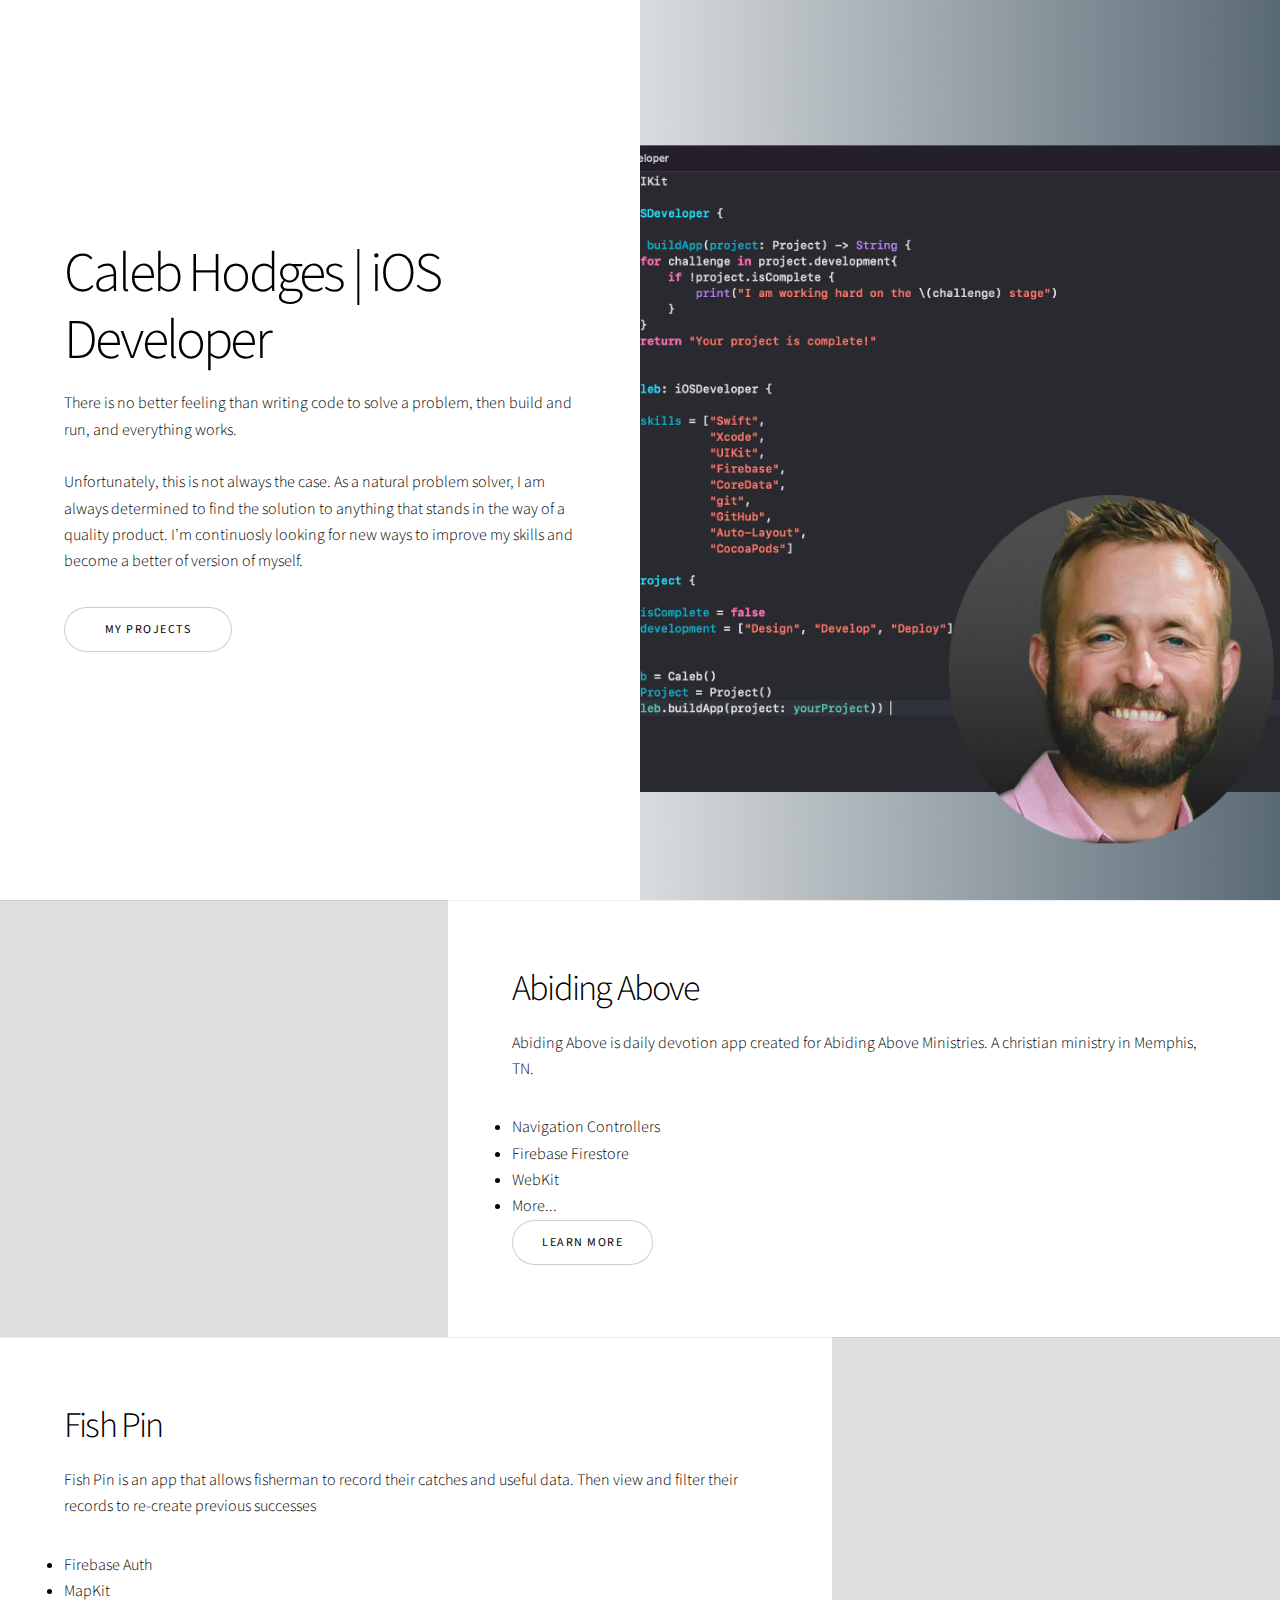
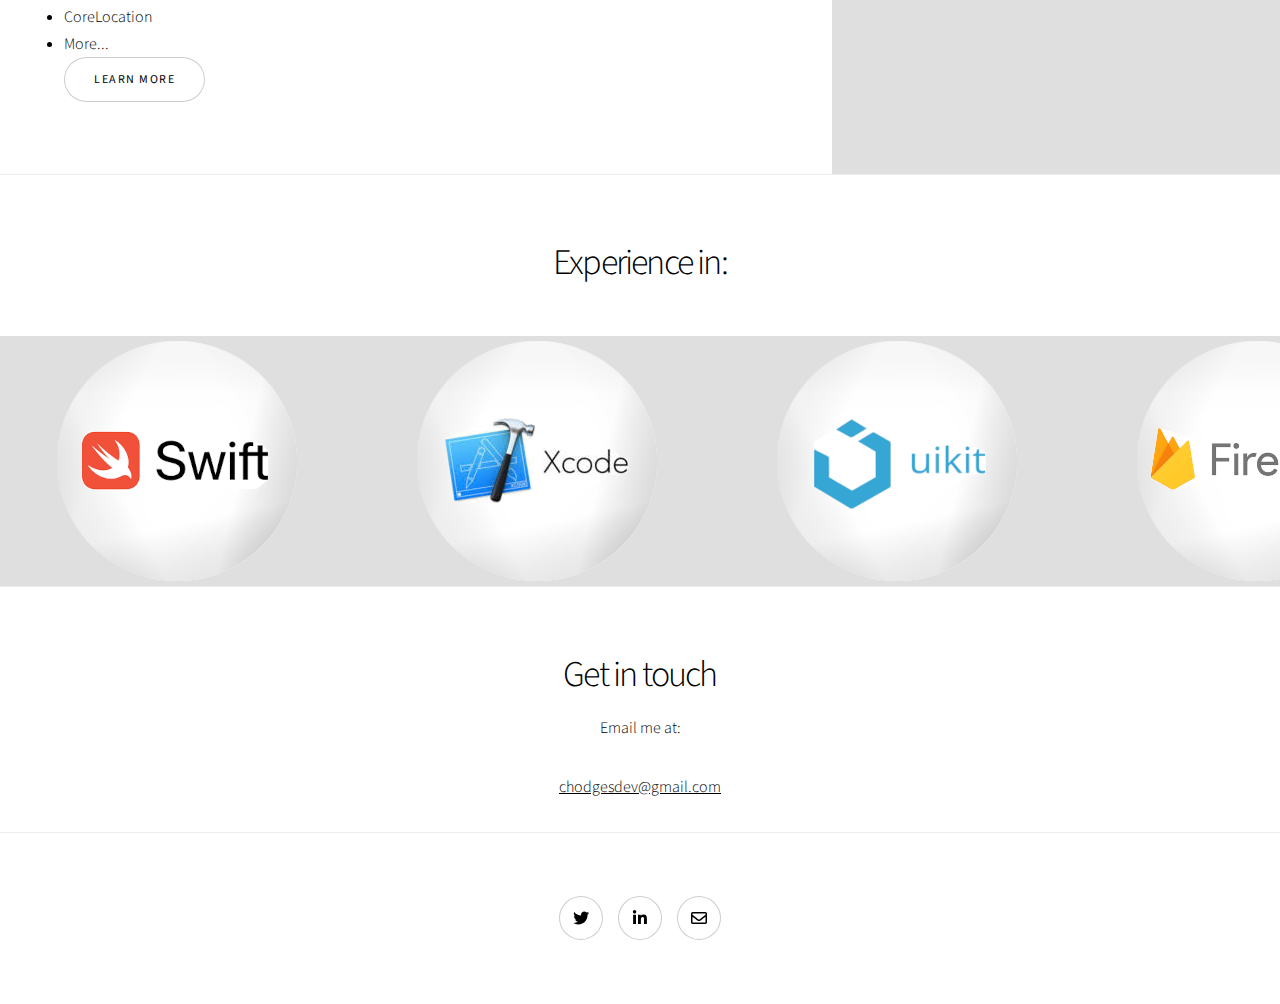
==== commit abd5c969: "Portfolio re-design" ====
--- a/index.html
+++ b/index.html
@@ -1,445 +1,242 @@
 <!DOCTYPE HTML>
 <!--
-	Strata by HTML5 UP
+	Story by HTML5 UP
 	html5up.net | @ajlkn
 	Free for personal and commercial use under the CCA 3.0 license (html5up.net/license)
 -->
 <html>
 	<head>
-		<title>Caleb Hodges - iOS Dev</title>
+		<title>Caleb Hodges | iOS Developer</title>
 		<meta charset="utf-8" />
 		<meta name="viewport" content="width=device-width, initial-scale=1, user-scalable=no" />
 		<link rel="stylesheet" href="assets/css/main.css" />
+		<noscript><link rel="stylesheet" href="assets/css/noscript.css" /></noscript>
 	</head>
 	<body class="is-preload">
 
-		<!-- Header -->
-			<header id="header">
-				<div class="inner">
-					<a href="#" class="image avatar"><img src="images/fulls/ProfilePic.png" alt="" /></a>
-					<h1><strong>-Caleb Hodges</strong>, iOS developer-<br />
-					<i>"Education is the kindling of a flame, not the filling of a vessel."<br />
-						- Socrates</i>
-					</a></h1>
-				</div>
-			</header>
-
-		<!-- Main -->
-			<div id="main">
+		<!-- Wrapper -->
+			<div id="wrapper" class="divided">
 
 				<!-- One -->
-					<section id="one">
-						<h2>Current Projects</h2>
-						<div class="row">
-							<article class="col-6 col-12-xsmall work-item">
-								<a href="AbidingAbove.html" class="image fit thumb"><img src="images/thumbs/AAgraphicthumb.svg"/></a>
-								<h3>Abiding Above Daily Devotion</h3>
-								<p>Abiding Above is daily devotion app created for a christian ministry in Memphis, TN called Abiding Above Ministries.  The app allows users to read devotions written by the founder of Abiding Above.  Devotions are accessed either by today’s date, searching through topics, titles or bookmarked devotions</p>
-							</article>
-							<article class="col-6 col-12-xsmall work-item">
-								<a href="FishPin.html" class="image fit thumb"><img src="images/thumbs/FishPinGraphicthumb.svg" alt="" /></a>
-								<h3>Fish Pin</h3>
-								<p>Fish Pin is an app that allows fisherman to record their catches and useful data such as fish type, the lure they used, the time of day, weather and more.  All catches recorded are logged with their latitude and longitude using MapKit and shown with customized pin annotations on a map screen.</p>
-							</article>
-							<!-- <article class="col-6 col-12-xsmall work-item">
-								<a href="images/fulls/03.jpg" class="image fit thumb"><img src="images/thumbs/03.jpg" alt="" /></a>
-								<h3>Tortor metus commodo</h3>
-								<p>Lorem ipsum dolor sit amet nisl sed nullam feugiat.</p>
-							</article>
-							<article class="col-6 col-12-xsmall work-item">
-								<a href="images/fulls/04.jpg" class="image fit thumb"><img src="images/thumbs/04.jpg" alt="" /></a>
-								<h3>Quam neque phasellus</h3>
-								<p>Lorem ipsum dolor sit amet nisl sed nullam feugiat.</p>
-							</article>
-							<article class="col-6 col-12-xsmall work-item">
-								<a href="images/fulls/05.jpg" class="image fit thumb"><img src="images/thumbs/05.jpg" alt="" /></a>
-								<h3>Nunc enim commodo aliquet</h3>
-								<p>Lorem ipsum dolor sit amet nisl sed nullam feugiat.</p>
-							</article>
-							<article class="col-6 col-12-xsmall work-item">
-								<a href="images/fulls/06.jpg" class="image fit thumb"><img src="images/thumbs/06.jpg" alt="" /></a>
-								<h3>Risus ornare lacinia</h3>
-								<p>Lorem ipsum dolor sit amet nisl sed nullam feugiat.</p>
-							</article> -->
-						</div>
-						<ul class="actions">
-							<li><a href="CoursesCerts.html" class="button">Education & Certifications</a></li>
-						</ul>
-					</section>
-
-					<section id="two">
-						<header class="major">
-							<h2>About Me:</h2>
-						</header>
-						<p>		The idea to build apps was, at first, a thought to learn a new hobby and possibly generate some passive income in the App Store.  There is a meme that says “ Programmer prints “Hello World”, and immediately googles “how to get a job as an iOS developer”.  This was me.  From the moment I began, I knew that this is what I want to do for a career.  I dove in head first after that and haven’t looked back.  I spend hours each night practicing things I’ve already learned, learning new things, and sometimes scratching my head because I don’t know why it doesn’t work.  Sometimes maybe because I don’t know why it does work!  There is no better feeling than writing out some code to solve a problem, build and run, and everything is working as you expected. <br>  
-
-								I am a natural troubleshooter.  The ability to determine how something should work, and then determine why it is not working has helped me succeed in the jobs that I have had in the past.  I spent 8 years working for a low voltage company and quickly became someone they counted on for repairing their low voltage systems.  The last 4 years was spent as the head of the Service Department.  The knowledge and experience I gained leading a team and solving problems everyday has helped me in my journey to learn to build iOS apps.</p>
-						
-					</section>
-
-					<section id="three">
-						<h2>Skills: </h2>
-						<li>Swift</li>
-						<li>UIKit</li>
-						<li>Xcode</li>
-						<li>URLSession (API calls)</li>
-						<li>Storyboards (Auto-layout)</li>
-						<li>Firebase Firestore/Auth</li>
-						<li>GitHub/git</li>
-						<li>CocoaPods</li>
-						<h3></h3>
-						<h3>Check out my a <a href="#">projects</a> to see implementations of other things I have worked with.</h3>
+					<section class="banner style1 orient-left content-align-left image-position-right fullscreen onload-image-fade-in onload-content-fade-right">
+						<div class="content">
+							<h1>Caleb Hodges | iOS Developer</h1>
+							<p>There is no better feeling than writing code to solve a problem, then build and run, and everything works. 
+								<br>
+								<br>	Unfortunately, this is not always the case.  As a natural problem solver, I am always determined to find the solution to anything that stands in the way of a quality product.  I’m continuosly looking for new ways to improve my skills and become a better of version of myself.
+							</p>
+							<ul class="actions stacked">
+								<li><a href="#first" class="button big wide smooth-scroll-middle">My Projects</a></li>
+							</ul>
+						</div>
+						<div class="image">
+							<img src="images/CircleProfilePic.png" alt="" />
+						</div>
 					</section>
 
 				<!-- Two -->
-					<section id="four">
-						<h2>Contact Info:</h2>
-						<p>Get in touch with me with any of these methods</p>
-						<li><a href="mailto: chodgesdev@gmail.com" class="icon solid fa-envelope">chodgesdev@gmail.com</a></li>
-						<li><a href="https://www.linkedin.com/in/caleb-hodges-a00a3b22b/"target="_blank" rel="noopener noreferrer" class="icon brands fa-linkedin">LinkedIn</a></li>
-						<li><a href="https://twitter.com/klubhodges"target="_blank" rel="noopener noreferrer" class="icon brands fa-twitter">Twitter</a></li>
-						<h3></h3>
-						<h3>Located in the Memphis, TN area, but excited to have the opportunity to work remotely.</h3>
-				
-					</section>
-
-					<section></section>
+					<section class="spotlight style1 orient-right content-align-left image-position-center onscroll-image-fade-in" id="first">
+						<div class="content">
+							<h2>Abiding Above</h2>
+							<p>Abiding Above is daily devotion app created for Abiding Above Ministries.  A christian ministry in Memphis, TN.</p>
+							<li>Navigation Controllers</li>
+							<li>Firebase Firestore</li>
+							<li>WebKit</li>
+							<li>More...</li>
+							<ul class="actions stacked">
+								<li><a target="_blank" rel="noopener noreferrer" href="https://github.com/Chodges86/Abiding-Above/blob/main/README.md" class="button">Learn More</a></li>
+							</ul>
+						</div>
+						<div class="image">
+							<img src="images/AbidingAbovePortfolioPic.png" alt="" />
+						</div>
+					</section>
 
 				<!-- Three -->
-				<!--
-					<section id="four">
-						<h2>Elements</h2>
-
-						<section>
-							<h4>Text</h4>
-							<p>This is <b>bold</b> and this is <strong>strong</strong>. This is <i>italic</i> and this is <em>emphasized</em>.
-							This is <sup>superscript</sup> text and this is <sub>subscript</sub> text.
-							This is <u>underlined</u> and this is code: <code>for (;;) { ... }</code>. Finally, <a href="#">this is a link</a>.</p>
-							<hr />
-							<header>
-								<h4>Heading with a Subtitle</h4>
-								<p>Lorem ipsum dolor sit amet nullam id egestas urna aliquam</p>
-							</header>
-							<p>Nunc lacinia ante nunc ac lobortis. Interdum adipiscing gravida odio porttitor sem non mi integer non faucibus ornare mi ut ante amet placerat aliquet. Volutpat eu sed ante lacinia sapien lorem accumsan varius montes viverra nibh in adipiscing blandit tempus accumsan.</p>
-							<header>
-								<h5>Heading with a Subtitle</h5>
-								<p>Lorem ipsum dolor sit amet nullam id egestas urna aliquam</p>
-							</header>
-							<p>Nunc lacinia ante nunc ac lobortis. Interdum adipiscing gravida odio porttitor sem non mi integer non faucibus ornare mi ut ante amet placerat aliquet. Volutpat eu sed ante lacinia sapien lorem accumsan varius montes viverra nibh in adipiscing blandit tempus accumsan.</p>
-							<hr />
-							<h2>Heading Level 2</h2>
-							<h3>Heading Level 3</h3>
-							<h4>Heading Level 4</h4>
-							<h5>Heading Level 5</h5>
-							<h6>Heading Level 6</h6>
-							<hr />
-							<h5>Blockquote</h5>
-							<blockquote>Fringilla nisl. Donec accumsan interdum nisi, quis tincidunt felis sagittis eget tempus euismod. Vestibulum ante ipsum primis in faucibus vestibulum. Blandit adipiscing eu felis iaculis volutpat ac adipiscing accumsan faucibus. Vestibulum ante ipsum primis in faucibus lorem ipsum dolor sit amet nullam adipiscing eu felis.</blockquote>
-							<h5>Preformatted</h5>
-							<pre><code>i = 0;
-
-while (!deck.isInOrder()) {
-print 'Iteration ' + i;
-deck.shuffle();
-i++;
-}
-
-print 'It took ' + i + ' iterations to sort the deck.';</code></pre>
-						</section>
-
-						<section>
-							<h4>Lists</h4>
-							<div class="row">
-								<div class="col-6 col-12-xsmall">
-									<h5>Unordered</h5>
-									<ul>
-										<li>Dolor pulvinar etiam magna etiam.</li>
-										<li>Sagittis adipiscing lorem eleifend.</li>
-										<li>Felis enim feugiat dolore viverra.</li>
-									</ul>
-									<h5>Alternate</h5>
-									<ul class="alt">
-										<li>Dolor pulvinar etiam magna etiam.</li>
-										<li>Sagittis adipiscing lorem eleifend.</li>
-										<li>Felis enim feugiat dolore viverra.</li>
-									</ul>
-								</div>
-								<div class="col-6 col-12-xsmall">
-									<h5>Ordered</h5>
-									<ol>
-										<li>Dolor pulvinar etiam magna etiam.</li>
-										<li>Etiam vel felis at lorem sed viverra.</li>
-										<li>Felis enim feugiat dolore viverra.</li>
-										<li>Dolor pulvinar etiam magna etiam.</li>
-										<li>Etiam vel felis at lorem sed viverra.</li>
-										<li>Felis enim feugiat dolore viverra.</li>
-									</ol>
-									<h5>Icons</h5>
-									<ul class="icons">
-										<li><a href="#" class="icon brands fa-twitter"><span class="label">Twitter</span></a></li>
-										<li><a href="#" class="icon brands fa-facebook-f"><span class="label">Facebook</span></a></li>
-										<li><a href="#" class="icon brands fa-instagram"><span class="label">Instagram</span></a></li>
-										<li><a href="#" class="icon brands fa-github"><span class="label">Github</span></a></li>
-										<li><a href="#" class="icon brands fa-dribbble"><span class="label">Dribbble</span></a></li>
-										<li><a href="#" class="icon brands fa-tumblr"><span class="label">Tumblr</span></a></li>
-									</ul>
-								</div>
+					<section class="spotlight style1 orient-left content-align-left image-position-center onscroll-image-fade-in">
+						<div class="content">
+							<h2>Fish Pin</h2>
+							<p>Fish Pin is an app that allows fisherman to record their catches and useful data.  Then view and filter their records to re-create previous successes</p>
+							<li>Firebase Auth</li>
+							<li>MapKit</li>
+							<li>CoreLocation</li>
+							<li>More...</li>
+							<ul class="actions stacked">
+								<li><a  href="https://github.com/Chodges86/FishPin/blob/main/README.md" class="button">Learn More</a></li>
+							</ul>
+						</div>
+						<div class="image">
+							<img src="images/FishPinPorfolioPic.png" alt="" />
+						</div>
+					</section>
+
+				<!-- Four -->
+					<!-- <section class="spotlight style1 orient-right content-align-left image-position-center onscroll-image-fade-in">
+						<div class="content">
+							<h2>Pharetra etiam nulla</h2>
+							<p>Lorem ipsum dolor sit amet, consectetur adipiscing elit. Morbi id ante sed ex pharetra lacinia sit amet vel massa. Donec facilisis laoreet nulla eu bibendum. Donec ut ex risus. Fusce lorem lectus, pharetra pretium massa et, hendrerit vestibulum odio lorem ipsum dolor sit amet.</p>
+							<ul class="actions stacked">
+								<li><a href="#" class="button">Learn More</a></li>
+							</ul>
+						</div>
+						<div class="image">
+							<img src="images/spotlight03.jpg" alt="" />
+						</div>
+					</section> -->
+
+				<!-- Five -->
+					<section class="wrapper style1 align-center">
+						<div class="inner">
+							<h2>Experience in: </h2>
+						</div>
+
+						<!-- Gallery -->
+							<div class="gallery style2 medium lightbox">
+								<article>
+									<a class="image">
+										<img src="images/gallery/thumbs/SwiftLogo.png" alt="" />
+									</a>
+								</article>
+								<article>
+									<a class="image">
+										<img src="images/gallery/thumbs/XcodeLogo.png" alt="" />
+									</a>
+								</article>
+								<article>
+									<a class="image">
+										<img src="images/gallery/thumbs/UIKitLogo.png" alt="" />
+									</a>
+								</article>
+								<article>
+									<a class="image">
+										<img src="images/gallery/thumbs/FirebaseLogo.png" alt="" />
+									</a>
+								</article>
+								<article>
+									<a class="image">
+										<img src="images/gallery/thumbs/CocoaPodsLogo.png" alt="" />
+									</a>
+								</article>
 							</div>
-							<h5>Actions</h5>
-							<ul class="actions">
-								<li><a href="#" class="button primary">Default</a></li>
-								<li><a href="#" class="button">Default</a></li>
-							</ul>
-							<ul class="actions small">
-								<li><a href="#" class="button primary small">Small</a></li>
-								<li><a href="#" class="button small">Small</a></li>
-							</ul>
-							<div class="row">
-								<div class="col-6 col-12-small">
-									<ul class="actions stacked">
-										<li><a href="#" class="button primary">Default</a></li>
-										<li><a href="#" class="button">Default</a></li>
-									</ul>
-								</div>
-								<div class="col-6 col-12-small">
-									<ul class="actions stacked">
-										<li><a href="#" class="button primary small">Small</a></li>
-										<li><a href="#" class="button small">Small</a></li>
-									</ul>
-								</div>
-								<div class="col-6 col-12-small">
-									<ul class="actions stacked">
-										<li><a href="#" class="button primary fit">Default</a></li>
-										<li><a href="#" class="button fit">Default</a></li>
-									</ul>
-								</div>
-								<div class="col-6 col-12-small">
-									<ul class="actions stacked">
-										<li><a href="#" class="button primary small fit">Small</a></li>
-										<li><a href="#" class="button small fit">Small</a></li>
-									</ul>
-								</div>
+
+					</section>
+
+				<!-- Six -->
+					<!-- <section class="wrapper style1 align-center">
+						<div class="inner">
+							<h2>Ipsum sed consequat</h2>
+							<p>Lorem ipsum dolor sit amet, consectetur adipiscing elit. Morbi id ante sed ex pharetra lacinia sit amet vel massa. Donec facilisis laoreet nulla eu bibendum. Donec ut ex risus. Fusce lorem lectus, pharetra pretium massa et, hendrerit vestibulum odio lorem ipsum.</p>
+							<div class="items style1 medium onscroll-fade-in">
+								<section>
+									<span class="icon style2 major fa-gem"></span>
+									<h3>Lorem</h3>
+									<p>Lorem ipsum dolor sit amet, consectetur adipiscing elit. Morbi dui turpis, cursus eget orci amet aliquam congue semper. Etiam eget ultrices risus nec tempor elit.</p>
+								</section>
+								<section>
+									<span class="icon solid style2 major fa-save"></span>
+									<h3>Ipsum</h3>
+									<p>Lorem ipsum dolor sit amet, consectetur adipiscing elit. Morbi dui turpis, cursus eget orci amet aliquam congue semper. Etiam eget ultrices risus nec tempor elit.</p>
+								</section>
+								<section>
+									<span class="icon solid style2 major fa-chart-bar"></span>
+									<h3>Dolor</h3>
+									<p>Lorem ipsum dolor sit amet, consectetur adipiscing elit. Morbi dui turpis, cursus eget orci amet aliquam congue semper. Etiam eget ultrices risus nec tempor elit.</p>
+								</section>
+								<section>
+									<span class="icon solid style2 major fa-wifi"></span>
+									<h3>Amet</h3>
+									<p>Lorem ipsum dolor sit amet, consectetur adipiscing elit. Morbi dui turpis, cursus eget orci amet aliquam congue semper. Etiam eget ultrices risus nec tempor elit.</p>
+								</section>
+								<section>
+									<span class="icon solid style2 major fa-cog"></span>
+									<h3>Magna</h3>
+									<p>Lorem ipsum dolor sit amet, consectetur adipiscing elit. Morbi dui turpis, cursus eget orci amet aliquam congue semper. Etiam eget ultrices risus nec tempor elit.</p>
+								</section>
+								<section>
+									<span class="icon style2 major fa-paper-plane"></span>
+									<h3>Tempus</h3>
+									<p>Lorem ipsum dolor sit amet, consectetur adipiscing elit. Morbi dui turpis, cursus eget orci amet aliquam congue semper. Etiam eget ultrices risus nec tempor elit.</p>
+								</section>
+								<section>
+									<span class="icon solid style2 major fa-desktop"></span>
+									<h3>Aliquam</h3>
+									<p>Lorem ipsum dolor sit amet, consectetur adipiscing elit. Morbi dui turpis, cursus eget orci amet aliquam congue semper. Etiam eget ultrices risus nec tempor elit.</p>
+								</section>
+								<section>
+									<span class="icon solid style2 major fa-sync-alt"></span>
+									<h3>Elit</h3>
+									<p>Lorem ipsum dolor sit amet, consectetur adipiscing elit. Morbi dui turpis, cursus eget orci amet aliquam congue semper. Etiam eget ultrices risus nec tempor elit.</p>
+								</section>
+								<section>
+									<span class="icon solid style2 major fa-hashtag"></span>
+									<h3>Morbi</h3>
+									<p>Lorem ipsum dolor sit amet, consectetur adipiscing elit. Morbi dui turpis, cursus eget orci amet aliquam congue semper. Etiam eget ultrices risus nec tempor elit.</p>
+								</section>
+								<section>
+									<span class="icon solid style2 major fa-bolt"></span>
+									<h3>Turpis</h3>
+									<p>Lorem ipsum dolor sit amet, consectetur adipiscing elit. Morbi dui turpis, cursus eget orci amet aliquam congue semper. Etiam eget ultrices risus nec tempor elit.</p>
+								</section>
+								<section>
+									<span class="icon solid style2 major fa-envelope"></span>
+									<h3>Ultrices</h3>
+									<p>Lorem ipsum dolor sit amet, consectetur adipiscing elit. Morbi dui turpis, cursus eget orci amet aliquam congue semper. Etiam eget ultrices risus nec tempor elit.</p>
+								</section>
+								<section>
+									<span class="icon solid style2 major fa-leaf"></span>
+									<h3>Risus</h3>
+									<p>Lorem ipsum dolor sit amet, consectetur adipiscing elit. Morbi dui turpis, cursus eget orci amet aliquam congue semper. Etiam eget ultrices risus nec tempor elit.</p>
+								</section>
 							</div>
-						</section>
-
-						<section>
-							<h4>Table</h4>
-							<h5>Default</h5>
-							<div class="table-wrapper">
-								<table>
-									<thead>
-										<tr>
-											<th>Name</th>
-											<th>Description</th>
-											<th>Price</th>
-										</tr>
-									</thead>
-									<tbody>
-										<tr>
-											<td>Item One</td>
-											<td>Ante turpis integer aliquet porttitor.</td>
-											<td>29.99</td>
-										</tr>
-										<tr>
-											<td>Item Two</td>
-											<td>Vis ac commodo adipiscing arcu aliquet.</td>
-											<td>19.99</td>
-										</tr>
-										<tr>
-											<td>Item Three</td>
-											<td> Morbi faucibus arcu accumsan lorem.</td>
-											<td>29.99</td>
-										</tr>
-										<tr>
-											<td>Item Four</td>
-											<td>Vitae integer tempus condimentum.</td>
-											<td>19.99</td>
-										</tr>
-										<tr>
-											<td>Item Five</td>
-											<td>Ante turpis integer aliquet porttitor.</td>
-											<td>29.99</td>
-										</tr>
-									</tbody>
-									<tfoot>
-										<tr>
-											<td colspan="2"></td>
-											<td>100.00</td>
-										</tr>
-									</tfoot>
-								</table>
-							</div>
-
-							<h5>Alternate</h5>
-							<div class="table-wrapper">
-								<table class="alt">
-									<thead>
-										<tr>
-											<th>Name</th>
-											<th>Description</th>
-											<th>Price</th>
-										</tr>
-									</thead>
-									<tbody>
-										<tr>
-											<td>Item One</td>
-											<td>Ante turpis integer aliquet porttitor.</td>
-											<td>29.99</td>
-										</tr>
-										<tr>
-											<td>Item Two</td>
-											<td>Vis ac commodo adipiscing arcu aliquet.</td>
-											<td>19.99</td>
-										</tr>
-										<tr>
-											<td>Item Three</td>
-											<td> Morbi faucibus arcu accumsan lorem.</td>
-											<td>29.99</td>
-										</tr>
-										<tr>
-											<td>Item Four</td>
-											<td>Vitae integer tempus condimentum.</td>
-											<td>19.99</td>
-										</tr>
-										<tr>
-											<td>Item Five</td>
-											<td>Ante turpis integer aliquet porttitor.</td>
-											<td>29.99</td>
-										</tr>
-									</tbody>
-									<tfoot>
-										<tr>
-											<td colspan="2"></td>
-											<td>100.00</td>
-										</tr>
-									</tfoot>
-								</table>
-							</div>
-						</section>
-
-						<section>
-							<h4>Buttons</h4>
-							<ul class="actions">
-								<li><a href="#" class="button primary">Primary</a></li>
-								<li><a href="#" class="button">Default</a></li>
-							</ul>
-							<ul class="actions">
-								<li><a href="#" class="button large">Large</a></li>
-								<li><a href="#" class="button">Default</a></li>
-								<li><a href="#" class="button small">Small</a></li>
-							</ul>
-							<ul class="actions fit">
-								<li><a href="#" class="button primary fit">Fit</a></li>
-								<li><a href="#" class="button fit">Fit</a></li>
-							</ul>
-							<ul class="actions fit small">
-								<li><a href="#" class="button primary fit small">Fit + Small</a></li>
-								<li><a href="#" class="button fit small">Fit + Small</a></li>
-							</ul>
-							<ul class="actions">
-								<li><a href="#" class="button primary icon solid fa-download">Icon</a></li>
-								<li><a href="#" class="button icon solid fa-download">Icon</a></li>
-							</ul>
-							<ul class="actions">
-								<li><span class="button primary disabled">Primary</span></li>
-								<li><span class="button disabled">Default</span></li>
-							</ul>
-						</section>
-
-						<section>
-							<h4>Form</h4>
-							<form method="post" action="#">
-								<div class="row gtr-uniform gtr-50">
-									<div class="col-6 col-12-xsmall">
-										<input type="text" name="demo-name" id="demo-name" value="" placeholder="Name" />
+						</div>
+					</section> -->
+
+				<!-- Seven -->
+					<section class="wrapper style1 align-center">
+						<div class="inner medium">
+							<h2>Get in touch</h2>
+							<p>Email me at:</p>
+							<a target="_blank" rel="noopener noreferrer" href="mailto: chodgesdev@gmail.com">chodgesdev@gmail.com</a>
+							<!-- <form method="post" action="#">
+								<div class="fields">
+									<div class="field half">
+										<label for="name">Name</label>
+										<input type="text" name="name" id="name" value="" />
 									</div>
-									<div class="col-6 col-12-xsmall">
-										<input type="email" name="demo-email" id="demo-email" value="" placeholder="Email" />
+									<div class="field half">
+										<label for="email">Email</label>
+										<input type="email" name="email" id="email" value="" />
 									</div>
-									<div class="col-12">
-										<select name="demo-category" id="demo-category">
-											<option value="">- Category -</option>
-											<option value="1">Manufacturing</option>
-											<option value="1">Shipping</option>
-											<option value="1">Administration</option>
-											<option value="1">Human Resources</option>
-										</select>
-									</div>
-									<div class="col-4 col-12-small">
-										<input type="radio" id="demo-priority-low" name="demo-priority" checked>
-										<label for="demo-priority-low">Low Priority</label>
-									</div>
-									<div class="col-4 col-12-small">
-										<input type="radio" id="demo-priority-normal" name="demo-priority">
-										<label for="demo-priority-normal">Normal Priority</label>
-									</div>
-									<div class="col-4 col-12-small">
-										<input type="radio" id="demo-priority-high" name="demo-priority">
-										<label for="demo-priority-high">High Priority</label>
-									</div>
-									<div class="col-6 col-12-small">
-										<input type="checkbox" id="demo-copy" name="demo-copy">
-										<label for="demo-copy">Email me a copy of this message</label>
-									</div>
-									<div class="col-6 col-12-small">
-										<input type="checkbox" id="demo-human" name="demo-human" checked>
-										<label for="demo-human">I am a human and not a robot</label>
-									</div>
-									<div class="col-12">
-										<textarea name="demo-message" id="demo-message" placeholder="Enter your message" rows="6"></textarea>
-									</div>
-									<div class="col-12">
-										<ul class="actions">
-											<li><input type="submit" value="Send Message" class="primary" /></li>
-											<li><input type="reset" value="Reset" /></li>
-										</ul>
+									<div class="field">
+										<label for="message">Message</label>
+										<textarea name="message" id="message" rows="6"></textarea>
 									</div>
 								</div>
-							</form>
-						</section>
-
-						<section>
-							<h4>Image</h4>
-							<h5>Fit</h5>
-							<div class="box alt">
-								<div class="row gtr-50 gtr-uniform">
-									<div class="col-12"><span class="image fit"><img src="images/fulls/05.jpg" alt="" /></span></div>
-									<div class="col-4"><span class="image fit"><img src="images/thumbs/01.jpg" alt="" /></span></div>
-									<div class="col-4"><span class="image fit"><img src="images/thumbs/02.jpg" alt="" /></span></div>
-									<div class="col-4"><span class="image fit"><img src="images/thumbs/03.jpg" alt="" /></span></div>
-									<div class="col-4"><span class="image fit"><img src="images/thumbs/04.jpg" alt="" /></span></div>
-									<div class="col-4"><span class="image fit"><img src="images/thumbs/05.jpg" alt="" /></span></div>
-									<div class="col-4"><span class="image fit"><img src="images/thumbs/06.jpg" alt="" /></span></div>
-									<div class="col-4"><span class="image fit"><img src="images/thumbs/03.jpg" alt="" /></span></div>
-									<div class="col-4"><span class="image fit"><img src="images/thumbs/02.jpg" alt="" /></span></div>
-									<div class="col-4"><span class="image fit"><img src="images/thumbs/01.jpg" alt="" /></span></div>
-								</div>
-							</div>
-							<h5>Left &amp; Right</h5>
-							<p><span class="image left"><img src="images/avatar.jpg" alt="" /></span>Fringilla nisl. Donec accumsan interdum nisi, quis tincidunt felis sagittis eget. tempus euismod. Vestibulum ante ipsum primis in faucibus vestibulum. Blandit adipiscing eu felis iaculis volutpat ac adipiscing accumsan eu faucibus. Integer ac pellentesque praesent tincidunt felis sagittis eget. tempus euismod. Vestibulum ante ipsum primis in faucibus vestibulum. Blandit adipiscing eu felis iaculis volutpat ac adipiscing accumsan eu faucibus. Integer ac pellentesque praesent. Donec accumsan interdum nisi, quis tincidunt felis sagittis eget. tempus euismod. Vestibulum ante ipsum primis in faucibus vestibulum. Blandit adipiscing eu felis iaculis volutpat ac adipiscing accumsan eu faucibus. Integer ac pellentesque praesent tincidunt felis sagittis eget. tempus euismod. Vestibulum ante ipsum primis in faucibus vestibulum. Blandit adipiscing eu felis iaculis volutpat ac adipiscing accumsan eu faucibus. Integer ac pellentesque praesent.</p>
-							<p><span class="image right"><img src="images/avatar.jpg" alt="" /></span>Fringilla nisl. Donec accumsan interdum nisi, quis tincidunt felis sagittis eget. tempus euismod. Vestibulum ante ipsum primis in faucibus vestibulum. Blandit adipiscing eu felis iaculis volutpat ac adipiscing accumsan eu faucibus. Integer ac pellentesque praesent tincidunt felis sagittis eget. tempus euismod. Vestibulum ante ipsum primis in faucibus vestibulum. Blandit adipiscing eu felis iaculis volutpat ac adipiscing accumsan eu faucibus. Integer ac pellentesque praesent. Donec accumsan interdum nisi, quis tincidunt felis sagittis eget. tempus euismod. Vestibulum ante ipsum primis in faucibus vestibulum. Blandit adipiscing eu felis iaculis volutpat ac adipiscing accumsan eu faucibus. Integer ac pellentesque praesent tincidunt felis sagittis eget. tempus euismod. Vestibulum ante ipsum primis in faucibus vestibulum. Blandit adipiscing eu felis iaculis volutpat ac adipiscing accumsan eu faucibus. Integer ac pellentesque praesent.</p>
-						</section>
-
-					</section>
-				-->
+								<ul class="actions special">
+									<li><input type="submit" name="submit" id="submit" value="Send Message" /></li>
+								</ul>
+							</form> -->
+
+						</div>
+					</section>
+
+				<!-- Footer -->
+					<footer class="wrapper style1 align-center">
+						<div class="inner">
+							<ul class="icons">
+								<li><a target="_blank" rel="noopener noreferrer" href="https://twitter.com/klubhodges" class="icon brands style2 fa-twitter"><span class="label">Twitter</span></a></li>
+								<li><a target="_blank" rel="noopener noreferrer" href="https://www.linkedin.com/in/caleb-hodges-a00a3b22b/" class="icon brands style2 fa-linkedin-in"><span class="label">LinkedIn</span></a></li>
+								<li><a target="_blank" rel="noopener noreferrer" href="mailto: chodgesdev@gmail.com" class="icon style2 fa-envelope"><span class="label">Email</span></a></li>
+							</ul>
+						</div>
+					</footer>
 
 			</div>
-
-		<!-- Footer -->
-			<footer id="footer">
-				<div class="inner">
-					<ul class="icons">
-						<li><a href="mailto: chodgesdev@gmail.com" class="icon solid fa-envelope"></a></li>
-						<li><a href="https://www.linkedin.com/in/caleb-hodges-a00a3b22b/"target="_blank" rel="noopener noreferrer" class="icon brands fa-linkedin"></a></li>
-						<li><a href="https://twitter.com/klubhodges"target="_blank" rel="noopener noreferrer" class="icon brands fa-twitter"></a></li>
-					</ul>
-					
-				</div>
-			</footer>
 
 		<!-- Scripts -->
 			<script src="assets/js/jquery.min.js"></script>
-			<script src="assets/js/jquery.poptrox.min.js"></script>
+			<script src="assets/js/jquery.scrollex.min.js"></script>
+			<script src="assets/js/jquery.scrolly.min.js"></script>
 			<script src="assets/js/browser.min.js"></script>
 			<script src="assets/js/breakpoints.min.js"></script>
 			<script src="assets/js/util.js"></script>
--- a/assets/css/main.css
+++ b/assets/css/main.css
@@ -1,10 +1,10 @@
-@import url("fontawesome-all.min.css");
-@import url("https://fonts.googleapis.com/css?family=Source+Sans+Pro:400,400italic");
-
-/*
-	Strata by HTML5 UP
-	html5up.net | @ajlkn
-	Free for personal and commercial use under the CCA 3.0 license (html5up.net/license)
+@import url(fontawesome-all.min.css);
+@import url("https://fonts.googleapis.com/css?family=Source+Sans+Pro:300,300i,400,400i");
+
+/*
+	Story by HTML5 UP
+	html5up.net | @ajlkn
+	Free for personal and commercial use under the CCA 3.0 license (html5up.net/license)
 */
 
 html, body, div, span, applet, object,
@@ -74,6 +74,22 @@
 
 /* Basic */
 
+	@-ms-viewport {
+		width: device-width;
+	}
+
+	body {
+		-ms-overflow-style: scrollbar;
+	}
+
+	@media screen and (max-width: 480px) {
+
+		html, body {
+			min-width: 320px;
+		}
+
+	}
+
 	html {
 		box-sizing: border-box;
 	}
@@ -83,7 +99,7 @@
 	}
 
 	body {
-		background: #fff;
+		background: #ffffff;
 	}
 
 		body.is-preload *, body.is-preload *:before, body.is-preload *:after {
@@ -97,32 +113,69 @@
 			transition: none !important;
 		}
 
+/* Type */
+
+	html {
+		font-size: 18pt;
+	}
+
+		@media screen and (max-width: 1680px) {
+
+			html {
+				font-size: 14pt;
+			}
+
+		}
+
+		@media screen and (max-width: 1280px) {
+
+			html {
+				font-size: 12pt;
+			}
+
+		}
+
+		@media screen and (max-width: 736px) {
+
+			html {
+				font-size: 11pt;
+			}
+
+		}
+
+		@media screen and (max-width: 360px) {
+
+			html {
+				font-size: 10pt;
+			}
+
+		}
+
+	body {
+		background-color: #ffffff;
+		color: #000000;
+	}
+
 	body, input, select, textarea {
-		color: #a2a2a2;
 		font-family: "Source Sans Pro", Helvetica, sans-serif;
-		font-size: 16pt;
-		font-weight: 400;
-		line-height: 1.75em;
+		font-size: 1rem;
+		font-weight: 300;
+		line-height: 1.65;
 	}
 
 	a {
-		-moz-transition: color 0.2s ease-in-out, border-color 0.2s ease-in-out;
-		-webkit-transition: color 0.2s ease-in-out, border-color 0.2s ease-in-out;
-		-ms-transition: color 0.2s ease-in-out, border-color 0.2s ease-in-out;
-		transition: color 0.2s ease-in-out, border-color 0.2s ease-in-out;
-		border-bottom: dotted 1px;
-		color: #49bf9d;
-		text-decoration: none;
+		-moz-transition: color 0.2s ease-in-out;
+		-webkit-transition: color 0.2s ease-in-out;
+		-ms-transition: color 0.2s ease-in-out;
+		transition: color 0.2s ease-in-out;
+		text-decoration: underline;
 	}
 
 		a:hover {
-			border-bottom-color: transparent;
-			color: #49bf9d !important;
 			text-decoration: none;
 		}
 
 	strong, b {
-		color: #787878;
 		font-weight: 400;
 	}
 
@@ -131,14 +184,18 @@
 	}
 
 	p {
-		margin: 0 0 2em 0;
-	}
+		margin: 0 0 2rem 0;
+	}
+
+		p.major {
+			font-size: 1.25rem;
+		}
 
 	h1, h2, h3, h4, h5, h6 {
-		color: #787878;
-		font-weight: 400;
-		line-height: 1em;
-		margin: 0 0 1em 0;
+		font-weight: 300;
+		line-height: 1.375;
+		letter-spacing: -0.05em;
+		margin: 0 0 1rem 0;
 	}
 
 		h1 a, h2 a, h3 a, h4 a, h5 a, h6 a {
@@ -147,86 +204,79 @@
 		}
 
 	h1 {
-		font-size: 2em;
-		line-height: 1.5em;
+		font-size: 3.5rem;
+		line-height: 1.2;
 	}
 
 	h2 {
-		font-size: 1.5em;
-		line-height: 1.5em;
+		font-size: 2.25rem;
 	}
 
 	h3 {
-		font-size: 1.25em;
-		line-height: 1.5em;
+		font-size: 1.5rem;
 	}
 
 	h4 {
-		font-size: 1.1em;
-		line-height: 1.5em;
+		font-size: 1.1rem;
 	}
 
 	h5 {
-		font-size: 0.9em;
-		line-height: 1.5em;
+		font-size: 0.9rem;
 	}
 
 	h6 {
-		font-size: 0.7em;
-		line-height: 1.5em;
+		font-size: 0.7rem;
 	}
 
 	sub {
-		font-size: 0.8em;
+		font-size: 0.8rem;
 		position: relative;
-		top: 0.5em;
+		top: 0.5rem;
 	}
 
 	sup {
-		font-size: 0.8em;
+		font-size: 0.8rem;
 		position: relative;
-		top: -0.5em;
-	}
-
-	hr {
-		border: 0;
-		border-bottom: solid 2px #efefef;
-		margin: 2em 0;
-	}
-
-		hr.major {
-			margin: 3em 0;
-		}
+		top: -0.5rem;
+	}
 
 	blockquote {
-		border-left: solid 6px #efefef;
+		border-left: solid 4px;
 		font-style: italic;
-		margin: 0 0 2em 0;
-		padding: 0.5em 0 0.5em 1.5em;
+		margin: 0 0 2rem 0;
+		padding: 0.5rem 0 0.5rem 2rem;
 	}
 
 	code {
-		background: #f7f7f7;
-		border-radius: 0.35em;
-		border: solid 2px #efefef;
+		border-radius: 4px;
 		font-family: "Courier New", monospace;
 		font-size: 0.9em;
-		margin: 0 0.25em;
-		padding: 0.25em 0.65em;
+		margin: 0 0.25rem;
+		padding: 0.25rem 0.325rem;
 	}
 
 	pre {
 		-webkit-overflow-scrolling: touch;
 		font-family: "Courier New", monospace;
 		font-size: 0.9em;
-		margin: 0 0 2em 0;
+		margin: 0 0 2rem 0;
 	}
 
 		pre code {
 			display: block;
-			line-height: 1.75em;
-			padding: 1em 1.5em;
+			line-height: 1.5;
+			padding: 0.75rem 1rem;
 			overflow-x: auto;
+		}
+
+	hr {
+		border: 0;
+		border-bottom: solid 1px;
+		margin: 2.5rem 0;
+	}
+
+		hr.major {
+			margin: 3.5rem 0;
 		}
 
 	.align-left {
@@ -241,54 +291,62 @@
 		text-align: right;
 	}
 
-/* Container */
-
-	.container {
-		margin: 0 auto;
-		max-width: calc(100% - 4em);
-		width: 100%;
-	}
-
-		.container.xsmall {
-			width: 25%;
-		}
-
-		.container.small {
-			width: 50%;
-		}
-
-		.container.medium {
-			width: 75%;
-		}
-
-		.container.large {
-			width: 125%;
-		}
-
-		.container.xlarge {
-			width: 150%;
-		}
-
-		.container.max {
-			width: 100%;
-		}
-
-		@media screen and (max-width: 980px) {
-
-			.container {
-				width: 100% !important;
-				max-width: 100% !important;
-			}
-
-		}
-
-		@media screen and (max-width: 480px) {
-
-			.container {
-				max-width: calc(100% - 3em);
-			}
-
-		}
+	@media screen and (max-width: 736px) {
+
+		p.major {
+			font-size: 1.1rem;
+		}
+
+		h1 {
+			font-size: 2.5rem;
+		}
+
+		h2 {
+			font-size: 2rem;
+		}
+
+		h3 {
+			font-size: 1.25rem;
+		}
+
+		h4 {
+			font-size: 1rem;
+		}
+
+	}
+
+	input, select, textarea {
+		color: #000000;
+	}
+
+	a {
+		color: #000000;
+	}
+
+		a:hover {
+			color: #47D3E5;
+		}
+
+	strong, b {
+		color: #000000;
+	}
+
+	h1, h2, h3, h4, h5, h6 {
+		color: #000000;
+	}
+
+	blockquote {
+		border-left-color: rgba(0, 0, 0, 0.2);
+	}
+
+	code {
+		background: rgba(0, 0, 0, 0.05);
+		border-color: rgba(0, 0, 0, 0.2);
+	}
+
+	hr {
+		border-bottom-color: rgba(0, 0, 0, 0.2);
+	}
 
 /* Row */
 
@@ -433,107 +491,107 @@
 
 		.row.gtr-0 {
 			margin-top: 0;
-			margin-left: 0em;
+			margin-left: 0rem;
 		}
 
 			.row.gtr-0 > * {
-				padding: 0 0 0 0em;
+				padding: 0 0 0 0rem;
 			}
 
 			.row.gtr-0.gtr-uniform {
-				margin-top: 0em;
+				margin-top: 0rem;
 			}
 
 				.row.gtr-0.gtr-uniform > * {
-					padding-top: 0em;
+					padding-top: 0rem;
 				}
 
 		.row.gtr-25 {
 			margin-top: 0;
-			margin-left: -0.625em;
+			margin-left: -0.5rem;
 		}
 
 			.row.gtr-25 > * {
-				padding: 0 0 0 0.625em;
+				padding: 0 0 0 0.5rem;
 			}
 
 			.row.gtr-25.gtr-uniform {
-				margin-top: -0.625em;
+				margin-top: -0.5rem;
 			}
 
 				.row.gtr-25.gtr-uniform > * {
-					padding-top: 0.625em;
+					padding-top: 0.5rem;
 				}
 
 		.row.gtr-50 {
 			margin-top: 0;
-			margin-left: -1.25em;
+			margin-left: -1rem;
 		}
 
 			.row.gtr-50 > * {
-				padding: 0 0 0 1.25em;
+				padding: 0 0 0 1rem;
 			}
 
 			.row.gtr-50.gtr-uniform {
-				margin-top: -1.25em;
+				margin-top: -1rem;
 			}
 
 				.row.gtr-50.gtr-uniform > * {
-					padding-top: 1.25em;
+					padding-top: 1rem;
 				}
 
 		.row {
 			margin-top: 0;
-			margin-left: -2.5em;
+			margin-left: -2rem;
 		}
 
 			.row > * {
-				padding: 0 0 0 2.5em;
+				padding: 0 0 0 2rem;
 			}
 
 			.row.gtr-uniform {
-				margin-top: -2.5em;
+				margin-top: -2rem;
 			}
 
 				.row.gtr-uniform > * {
-					padding-top: 2.5em;
+					padding-top: 2rem;
 				}
 
 		.row.gtr-150 {
 			margin-top: 0;
-			margin-left: -3.75em;
+			margin-left: -3rem;
 		}
 
 			.row.gtr-150 > * {
-				padding: 0 0 0 3.75em;
+				padding: 0 0 0 3rem;
 			}
 
 			.row.gtr-150.gtr-uniform {
-				margin-top: -3.75em;
+				margin-top: -3rem;
 			}
 
 				.row.gtr-150.gtr-uniform > * {
-					padding-top: 3.75em;
+					padding-top: 3rem;
 				}
 
 		.row.gtr-200 {
 			margin-top: 0;
-			margin-left: -5em;
+			margin-left: -4rem;
 		}
 
 			.row.gtr-200 > * {
-				padding: 0 0 0 5em;
+				padding: 0 0 0 4rem;
 			}
 
 			.row.gtr-200.gtr-uniform {
-				margin-top: -5em;
+				margin-top: -4rem;
 			}
 
 				.row.gtr-200.gtr-uniform > * {
-					padding-top: 5em;
-				}
-
-		@media screen and (max-width: 1800px) {
+					padding-top: 4rem;
+				}
+
+		@media screen and (max-width: 1680px) {
 
 			.row {
 				display: flex;
@@ -676,104 +734,104 @@
 
 				.row.gtr-0 {
 					margin-top: 0;
-					margin-left: 0em;
+					margin-left: 0rem;
 				}
 
 					.row.gtr-0 > * {
-						padding: 0 0 0 0em;
+						padding: 0 0 0 0rem;
 					}
 
 					.row.gtr-0.gtr-uniform {
-						margin-top: 0em;
+						margin-top: 0rem;
 					}
 
 						.row.gtr-0.gtr-uniform > * {
-							padding-top: 0em;
+							padding-top: 0rem;
 						}
 
 				.row.gtr-25 {
 					margin-top: 0;
-					margin-left: -0.625em;
+					margin-left: -0.5rem;
 				}
 
 					.row.gtr-25 > * {
-						padding: 0 0 0 0.625em;
+						padding: 0 0 0 0.5rem;
 					}
 
 					.row.gtr-25.gtr-uniform {
-						margin-top: -0.625em;
+						margin-top: -0.5rem;
 					}
 
 						.row.gtr-25.gtr-uniform > * {
-							padding-top: 0.625em;
+							padding-top: 0.5rem;
 						}
 
 				.row.gtr-50 {
 					margin-top: 0;
-					margin-left: -1.25em;
+					margin-left: -1rem;
 				}
 
 					.row.gtr-50 > * {
-						padding: 0 0 0 1.25em;
+						padding: 0 0 0 1rem;
 					}
 
 					.row.gtr-50.gtr-uniform {
-						margin-top: -1.25em;
+						margin-top: -1rem;
 					}
 
 						.row.gtr-50.gtr-uniform > * {
-							padding-top: 1.25em;
+							padding-top: 1rem;
 						}
 
 				.row {
 					margin-top: 0;
-					margin-left: -2.5em;
+					margin-left: -2rem;
 				}
 
 					.row > * {
-						padding: 0 0 0 2.5em;
+						padding: 0 0 0 2rem;
 					}
 
 					.row.gtr-uniform {
-						margin-top: -2.5em;
+						margin-top: -2rem;
 					}
 
 						.row.gtr-uniform > * {
-							padding-top: 2.5em;
+							padding-top: 2rem;
 						}
 
 				.row.gtr-150 {
 					margin-top: 0;
-					margin-left: -3.75em;
+					margin-left: -3rem;
 				}
 
 					.row.gtr-150 > * {
-						padding: 0 0 0 3.75em;
+						padding: 0 0 0 3rem;
 					}
 
 					.row.gtr-150.gtr-uniform {
-						margin-top: -3.75em;
+						margin-top: -3rem;
 					}
 
 						.row.gtr-150.gtr-uniform > * {
-							padding-top: 3.75em;
+							padding-top: 3rem;
 						}
 
 				.row.gtr-200 {
 					margin-top: 0;
-					margin-left: -5em;
+					margin-left: -4rem;
 				}
 
 					.row.gtr-200 > * {
-						padding: 0 0 0 5em;
+						padding: 0 0 0 4rem;
 					}
 
 					.row.gtr-200.gtr-uniform {
-						margin-top: -5em;
+						margin-top: -4rem;
 					}
 
 						.row.gtr-200.gtr-uniform > * {
-							padding-top: 5em;
+							padding-top: 4rem;
 						}
 
 		}
@@ -921,104 +979,104 @@
 
 				.row.gtr-0 {
 					margin-top: 0;
-					margin-left: 0em;
+					margin-left: 0rem;
 				}
 
 					.row.gtr-0 > * {
-						padding: 0 0 0 0em;
+						padding: 0 0 0 0rem;
 					}
 
 					.row.gtr-0.gtr-uniform {
-						margin-top: 0em;
+						margin-top: 0rem;
 					}
 
 						.row.gtr-0.gtr-uniform > * {
-							padding-top: 0em;
+							padding-top: 0rem;
 						}
 
 				.row.gtr-25 {
 					margin-top: 0;
-					margin-left: -0.5em;
+					margin-left: -0.5rem;
 				}
 
 					.row.gtr-25 > * {
-						padding: 0 0 0 0.5em;
+						padding: 0 0 0 0.5rem;
 					}
 
 					.row.gtr-25.gtr-uniform {
-						margin-top: -0.5em;
+						margin-top: -0.5rem;
 					}
 
 						.row.gtr-25.gtr-uniform > * {
-							padding-top: 0.5em;
+							padding-top: 0.5rem;
 						}
 
 				.row.gtr-50 {
 					margin-top: 0;
-					margin-left: -1em;
+					margin-left: -1rem;
 				}
 
 					.row.gtr-50 > * {
-						padding: 0 0 0 1em;
+						padding: 0 0 0 1rem;
 					}
 
 					.row.gtr-50.gtr-uniform {
-						margin-top: -1em;
+						margin-top: -1rem;
 					}
 
 						.row.gtr-50.gtr-uniform > * {
-							padding-top: 1em;
+							padding-top: 1rem;
 						}
 
 				.row {
 					margin-top: 0;
-					margin-left: -2em;
+					margin-left: -2rem;
 				}
 
 					.row > * {
-						padding: 0 0 0 2em;
+						padding: 0 0 0 2rem;
 					}
 
 					.row.gtr-uniform {
-						margin-top: -2em;
+						margin-top: -2rem;
 					}
 
 						.row.gtr-uniform > * {
-							padding-top: 2em;
+							padding-top: 2rem;
 						}
 
 				.row.gtr-150 {
 					margin-top: 0;
-					margin-left: -3em;
+					margin-left: -3rem;
 				}
 
 					.row.gtr-150 > * {
-						padding: 0 0 0 3em;
+						padding: 0 0 0 3rem;
 					}
 
 					.row.gtr-150.gtr-uniform {
-						margin-top: -3em;
+						margin-top: -3rem;
 					}
 
 						.row.gtr-150.gtr-uniform > * {
-							padding-top: 3em;
+							padding-top: 3rem;
 						}
 
 				.row.gtr-200 {
 					margin-top: 0;
-					margin-left: -4em;
+					margin-left: -4rem;
 				}
 
 					.row.gtr-200 > * {
-						padding: 0 0 0 4em;
+						padding: 0 0 0 4rem;
 					}
 
 					.row.gtr-200.gtr-uniform {
-						margin-top: -4em;
+						margin-top: -4rem;
 					}
 
 						.row.gtr-200.gtr-uniform > * {
-							padding-top: 4em;
+							padding-top: 4rem;
 						}
 
 		}
@@ -1166,104 +1224,104 @@
 
 				.row.gtr-0 {
 					margin-top: 0;
-					margin-left: 0em;
+					margin-left: 0rem;
 				}
 
 					.row.gtr-0 > * {
-						padding: 0 0 0 0em;
+						padding: 0 0 0 0rem;
 					}
 
 					.row.gtr-0.gtr-uniform {
-						margin-top: 0em;
+						margin-top: 0rem;
 					}
 
 						.row.gtr-0.gtr-uniform > * {
-							padding-top: 0em;
+							padding-top: 0rem;
 						}
 
 				.row.gtr-25 {
 					margin-top: 0;
-					margin-left: -0.5em;
+					margin-left: -0.5rem;
 				}
 
 					.row.gtr-25 > * {
-						padding: 0 0 0 0.5em;
+						padding: 0 0 0 0.5rem;
 					}
 
 					.row.gtr-25.gtr-uniform {
-						margin-top: -0.5em;
+						margin-top: -0.5rem;
 					}
 
 						.row.gtr-25.gtr-uniform > * {
-							padding-top: 0.5em;
+							padding-top: 0.5rem;
 						}
 
 				.row.gtr-50 {
 					margin-top: 0;
-					margin-left: -1em;
+					margin-left: -1rem;
 				}
 
 					.row.gtr-50 > * {
-						padding: 0 0 0 1em;
+						padding: 0 0 0 1rem;
 					}
 
 					.row.gtr-50.gtr-uniform {
-						margin-top: -1em;
+						margin-top: -1rem;
 					}
 
 						.row.gtr-50.gtr-uniform > * {
-							padding-top: 1em;
+							padding-top: 1rem;
 						}
 
 				.row {
 					margin-top: 0;
-					margin-left: -2em;
+					margin-left: -2rem;
 				}
 
 					.row > * {
-						padding: 0 0 0 2em;
+						padding: 0 0 0 2rem;
 					}
 
 					.row.gtr-uniform {
-						margin-top: -2em;
+						margin-top: -2rem;
 					}
 
 						.row.gtr-uniform > * {
-							padding-top: 2em;
+							padding-top: 2rem;
 						}
 
 				.row.gtr-150 {
 					margin-top: 0;
-					margin-left: -3em;
+					margin-left: -3rem;
 				}
 
 					.row.gtr-150 > * {
-						padding: 0 0 0 3em;
+						padding: 0 0 0 3rem;
 					}
 
 					.row.gtr-150.gtr-uniform {
-						margin-top: -3em;
+						margin-top: -3rem;
 					}
 
 						.row.gtr-150.gtr-uniform > * {
-							padding-top: 3em;
+							padding-top: 3rem;
 						}
 
 				.row.gtr-200 {
 					margin-top: 0;
-					margin-left: -4em;
+					margin-left: -4rem;
 				}
 
 					.row.gtr-200 > * {
-						padding: 0 0 0 4em;
+						padding: 0 0 0 4rem;
 					}
 
 					.row.gtr-200.gtr-uniform {
-						margin-top: -4em;
+						margin-top: -4rem;
 					}
 
 						.row.gtr-200.gtr-uniform > * {
-							padding-top: 4em;
+							padding-top: 4rem;
 						}
 
 		}
@@ -1411,104 +1469,104 @@
 
 				.row.gtr-0 {
 					margin-top: 0;
-					margin-left: 0em;
+					margin-left: 0rem;
 				}
 
 					.row.gtr-0 > * {
-						padding: 0 0 0 0em;
+						padding: 0 0 0 0rem;
 					}
 
 					.row.gtr-0.gtr-uniform {
-						margin-top: 0em;
+						margin-top: 0rem;
 					}
 
 						.row.gtr-0.gtr-uniform > * {
-							padding-top: 0em;
+							padding-top: 0rem;
 						}
 
 				.row.gtr-25 {
 					margin-top: 0;
-					margin-left: -0.375em;
+					margin-left: -0.5rem;
 				}
 
 					.row.gtr-25 > * {
-						padding: 0 0 0 0.375em;
+						padding: 0 0 0 0.5rem;
 					}
 
 					.row.gtr-25.gtr-uniform {
-						margin-top: -0.375em;
+						margin-top: -0.5rem;
 					}
 
 						.row.gtr-25.gtr-uniform > * {
-							padding-top: 0.375em;
+							padding-top: 0.5rem;
 						}
 
 				.row.gtr-50 {
 					margin-top: 0;
-					margin-left: -0.75em;
+					margin-left: -1rem;
 				}
 
 					.row.gtr-50 > * {
-						padding: 0 0 0 0.75em;
+						padding: 0 0 0 1rem;
 					}
 
 					.row.gtr-50.gtr-uniform {
-						margin-top: -0.75em;
+						margin-top: -1rem;
 					}
 
 						.row.gtr-50.gtr-uniform > * {
-							padding-top: 0.75em;
+							padding-top: 1rem;
 						}
 
 				.row {
 					margin-top: 0;
-					margin-left: -1.5em;
+					margin-left: -2rem;
 				}
 
 					.row > * {
-						padding: 0 0 0 1.5em;
+						padding: 0 0 0 2rem;
 					}
 
 					.row.gtr-uniform {
-						margin-top: -1.5em;
+						margin-top: -2rem;
 					}
 
 						.row.gtr-uniform > * {
-							padding-top: 1.5em;
+							padding-top: 2rem;
 						}
 
 				.row.gtr-150 {
 					margin-top: 0;
-					margin-left: -2.25em;
+					margin-left: -3rem;
 				}
 
 					.row.gtr-150 > * {
-						padding: 0 0 0 2.25em;
+						padding: 0 0 0 3rem;
 					}
 
 					.row.gtr-150.gtr-uniform {
-						margin-top: -2.25em;
+						margin-top: -3rem;
 					}
 
 						.row.gtr-150.gtr-uniform > * {
-							padding-top: 2.25em;
+							padding-top: 3rem;
 						}
 
 				.row.gtr-200 {
 					margin-top: 0;
-					margin-left: -3em;
+					margin-left: -4rem;
 				}
 
 					.row.gtr-200 > * {
-						padding: 0 0 0 3em;
+						padding: 0 0 0 4rem;
 					}
 
 					.row.gtr-200.gtr-uniform {
-						margin-top: -3em;
+						margin-top: -4rem;
 					}
 
 						.row.gtr-200.gtr-uniform > * {
-							padding-top: 3em;
+							padding-top: 4rem;
 						}
 
 		}
@@ -1656,174 +1714,629 @@
 
 				.row.gtr-0 {
 					margin-top: 0;
-					margin-left: 0em;
+					margin-left: 0rem;
 				}
 
 					.row.gtr-0 > * {
-						padding: 0 0 0 0em;
+						padding: 0 0 0 0rem;
 					}
 
 					.row.gtr-0.gtr-uniform {
-						margin-top: 0em;
+						margin-top: 0rem;
 					}
 
 						.row.gtr-0.gtr-uniform > * {
-							padding-top: 0em;
+							padding-top: 0rem;
 						}
 
 				.row.gtr-25 {
 					margin-top: 0;
-					margin-left: -0.375em;
+					margin-left: -0.5rem;
 				}
 
 					.row.gtr-25 > * {
-						padding: 0 0 0 0.375em;
+						padding: 0 0 0 0.5rem;
 					}
 
 					.row.gtr-25.gtr-uniform {
-						margin-top: -0.375em;
+						margin-top: -0.5rem;
 					}
 
 						.row.gtr-25.gtr-uniform > * {
-							padding-top: 0.375em;
+							padding-top: 0.5rem;
 						}
 
 				.row.gtr-50 {
 					margin-top: 0;
-					margin-left: -0.75em;
+					margin-left: -1rem;
 				}
 
 					.row.gtr-50 > * {
-						padding: 0 0 0 0.75em;
+						padding: 0 0 0 1rem;
 					}
 
 					.row.gtr-50.gtr-uniform {
-						margin-top: -0.75em;
+						margin-top: -1rem;
 					}
 
 						.row.gtr-50.gtr-uniform > * {
-							padding-top: 0.75em;
+							padding-top: 1rem;
 						}
 
 				.row {
 					margin-top: 0;
-					margin-left: -1.5em;
+					margin-left: -2rem;
 				}
 
 					.row > * {
-						padding: 0 0 0 1.5em;
+						padding: 0 0 0 2rem;
 					}
 
 					.row.gtr-uniform {
-						margin-top: -1.5em;
+						margin-top: -2rem;
 					}
 
 						.row.gtr-uniform > * {
-							padding-top: 1.5em;
+							padding-top: 2rem;
 						}
 
 				.row.gtr-150 {
 					margin-top: 0;
-					margin-left: -2.25em;
+					margin-left: -3rem;
 				}
 
 					.row.gtr-150 > * {
-						padding: 0 0 0 2.25em;
+						padding: 0 0 0 3rem;
 					}
 
 					.row.gtr-150.gtr-uniform {
-						margin-top: -2.25em;
+						margin-top: -3rem;
 					}
 
 						.row.gtr-150.gtr-uniform > * {
-							padding-top: 2.25em;
+							padding-top: 3rem;
 						}
 
 				.row.gtr-200 {
 					margin-top: 0;
-					margin-left: -3em;
+					margin-left: -4rem;
 				}
 
 					.row.gtr-200 > * {
-						padding: 0 0 0 3em;
+						padding: 0 0 0 4rem;
 					}
 
 					.row.gtr-200.gtr-uniform {
-						margin-top: -3em;
+						margin-top: -4rem;
 					}
 
 						.row.gtr-200.gtr-uniform > * {
-							padding-top: 3em;
+							padding-top: 4rem;
 						}
 
 		}
 
-/* Section/Article */
-
-	section.special, article.special {
+		@media screen and (max-width: 360px) {
+
+			.row {
+				display: flex;
+				flex-wrap: wrap;
+				box-sizing: border-box;
+				align-items: stretch;
+			}
+
+				.row > * {
+					box-sizing: border-box;
+				}
+
+				.row.gtr-uniform > * > :last-child {
+					margin-bottom: 0;
+				}
+
+				.row.aln-left {
+					justify-content: flex-start;
+				}
+
+				.row.aln-center {
+					justify-content: center;
+				}
+
+				.row.aln-right {
+					justify-content: flex-end;
+				}
+
+				.row.aln-top {
+					align-items: flex-start;
+				}
+
+				.row.aln-middle {
+					align-items: center;
+				}
+
+				.row.aln-bottom {
+					align-items: flex-end;
+				}
+
+				.row > .imp-xxsmall {
+					order: -1;
+				}
+
+				.row > .col-1-xxsmall {
+					width: 8.33333%;
+				}
+
+				.row > .off-1-xxsmall {
+					margin-left: 8.33333%;
+				}
+
+				.row > .col-2-xxsmall {
+					width: 16.66667%;
+				}
+
+				.row > .off-2-xxsmall {
+					margin-left: 16.66667%;
+				}
+
+				.row > .col-3-xxsmall {
+					width: 25%;
+				}
+
+				.row > .off-3-xxsmall {
+					margin-left: 25%;
+				}
+
+				.row > .col-4-xxsmall {
+					width: 33.33333%;
+				}
+
+				.row > .off-4-xxsmall {
+					margin-left: 33.33333%;
+				}
+
+				.row > .col-5-xxsmall {
+					width: 41.66667%;
+				}
+
+				.row > .off-5-xxsmall {
+					margin-left: 41.66667%;
+				}
+
+				.row > .col-6-xxsmall {
+					width: 50%;
+				}
+
+				.row > .off-6-xxsmall {
+					margin-left: 50%;
+				}
+
+				.row > .col-7-xxsmall {
+					width: 58.33333%;
+				}
+
+				.row > .off-7-xxsmall {
+					margin-left: 58.33333%;
+				}
+
+				.row > .col-8-xxsmall {
+					width: 66.66667%;
+				}
+
+				.row > .off-8-xxsmall {
+					margin-left: 66.66667%;
+				}
+
+				.row > .col-9-xxsmall {
+					width: 75%;
+				}
+
+				.row > .off-9-xxsmall {
+					margin-left: 75%;
+				}
+
+				.row > .col-10-xxsmall {
+					width: 83.33333%;
+				}
+
+				.row > .off-10-xxsmall {
+					margin-left: 83.33333%;
+				}
+
+				.row > .col-11-xxsmall {
+					width: 91.66667%;
+				}
+
+				.row > .off-11-xxsmall {
+					margin-left: 91.66667%;
+				}
+
+				.row > .col-12-xxsmall {
+					width: 100%;
+				}
+
+				.row > .off-12-xxsmall {
+					margin-left: 100%;
+				}
+
+				.row.gtr-0 {
+					margin-top: 0;
+					margin-left: 0rem;
+				}
+
+					.row.gtr-0 > * {
+						padding: 0 0 0 0rem;
+					}
+
+					.row.gtr-0.gtr-uniform {
+						margin-top: 0rem;
+					}
+
+						.row.gtr-0.gtr-uniform > * {
+							padding-top: 0rem;
+						}
+
+				.row.gtr-25 {
+					margin-top: 0;
+					margin-left: -0.5rem;
+				}
+
+					.row.gtr-25 > * {
+						padding: 0 0 0 0.5rem;
+					}
+
+					.row.gtr-25.gtr-uniform {
+						margin-top: -0.5rem;
+					}
+
+						.row.gtr-25.gtr-uniform > * {
+							padding-top: 0.5rem;
+						}
+
+				.row.gtr-50 {
+					margin-top: 0;
+					margin-left: -1rem;
+				}
+
+					.row.gtr-50 > * {
+						padding: 0 0 0 1rem;
+					}
+
+					.row.gtr-50.gtr-uniform {
+						margin-top: -1rem;
+					}
+
+						.row.gtr-50.gtr-uniform > * {
+							padding-top: 1rem;
+						}
+
+				.row {
+					margin-top: 0;
+					margin-left: -2rem;
+				}
+
+					.row > * {
+						padding: 0 0 0 2rem;
+					}
+
+					.row.gtr-uniform {
+						margin-top: -2rem;
+					}
+
+						.row.gtr-uniform > * {
+							padding-top: 2rem;
+						}
+
+				.row.gtr-150 {
+					margin-top: 0;
+					margin-left: -3rem;
+				}
+
+					.row.gtr-150 > * {
+						padding: 0 0 0 3rem;
+					}
+
+					.row.gtr-150.gtr-uniform {
+						margin-top: -3rem;
+					}
+
+						.row.gtr-150.gtr-uniform > * {
+							padding-top: 3rem;
+						}
+
+				.row.gtr-200 {
+					margin-top: 0;
+					margin-left: -4rem;
+				}
+
+					.row.gtr-200 > * {
+						padding: 0 0 0 4rem;
+					}
+
+					.row.gtr-200.gtr-uniform {
+						margin-top: -4rem;
+					}
+
+						.row.gtr-200.gtr-uniform > * {
+							padding-top: 4rem;
+						}
+
+		}
+
+/* Box */
+
+	.box {
+		border-radius: 4px;
+		border: solid 1px;
+		margin-bottom: 2rem;
+		padding: 1.5rem;
+	}
+
+		.box > :last-child,
+		.box > :last-child > :last-child,
+		.box > :last-child > :last-child > :last-child {
+			margin-bottom: 0;
+		}
+
+		.box.alt {
+			border: 0;
+			border-radius: 0;
+			padding: 0;
+		}
+
+	.box {
+		border-color: rgba(0, 0, 0, 0.2);
+	}
+
+/* Button */
+
+	input[type="submit"],
+	input[type="reset"],
+	input[type="button"],
+	button,
+	.button {
+		-moz-appearance: none;
+		-webkit-appearance: none;
+		-ms-appearance: none;
+		appearance: none;
+		-moz-transition: background-color 0.2s ease-in-out, box-shadow 0.2s ease-in-out, color 0.2s ease-in-out;
+		-webkit-transition: background-color 0.2s ease-in-out, box-shadow 0.2s ease-in-out, color 0.2s ease-in-out;
+		-ms-transition: background-color 0.2s ease-in-out, box-shadow 0.2s ease-in-out, color 0.2s ease-in-out;
+		transition: background-color 0.2s ease-in-out, box-shadow 0.2s ease-in-out, color 0.2s ease-in-out;
+		border: 0;
+		cursor: pointer;
+		display: inline-block;
+		font-weight: 400;
+		letter-spacing: 0.125em;
 		text-align: center;
-	}
-
-	header p {
-		color: #b2b2b2;
-		position: relative;
-		margin: 0 0 1.5em 0;
-	}
-
-	header h2 + p {
-		font-size: 1.25em;
-		margin-top: -1em;
-		line-height: 1.5em;
-	}
-
-	header h3 + p {
-		font-size: 1.1em;
-		margin-top: -0.8em;
-		line-height: 1.5em;
-	}
-
-	header h4 + p,
-	header h5 + p,
-	header h6 + p {
-		font-size: 0.9em;
-		margin-top: -0.6em;
-		line-height: 1.5em;
-	}
-
-	header.major h2 {
-		font-size: 2em;
-	}
+		text-decoration: none;
+		text-transform: uppercase;
+		white-space: nowrap;
+		font-size: 0.75rem;
+		max-width: 20rem;
+		height: 3.75em;
+		line-height: 3.75em;
+		border-radius: 3.75em;
+		padding: 0 2.5em;
+		text-overflow: ellipsis;
+		overflow: hidden;
+	}
+
+		input[type="submit"].icon:before,
+		input[type="reset"].icon:before,
+		input[type="button"].icon:before,
+		button.icon:before,
+		.button.icon:before {
+			margin-right: 0.5rem;
+		}
+
+		input[type="submit"].fit,
+		input[type="reset"].fit,
+		input[type="button"].fit,
+		button.fit,
+		.button.fit {
+			width: 100%;
+		}
+
+		input[type="submit"].small,
+		input[type="reset"].small,
+		input[type="button"].small,
+		button.small,
+		.button.small {
+			font-size: 0.6rem;
+			height: 3.325em;
+			line-height: 3.325em;
+			border-radius: 3.325em;
+			padding: 0 2em;
+		}
+
+		input[type="submit"].large,
+		input[type="reset"].large,
+		input[type="button"].large,
+		button.large,
+		.button.large {
+			font-size: 0.8rem;
+			height: 4em;
+			line-height: 4em;
+			border-radius: 4em;
+			padding: 0 3em;
+		}
+
+		input[type="submit"].wide,
+		input[type="reset"].wide,
+		input[type="button"].wide,
+		button.wide,
+		.button.wide {
+			min-width: 14em;
+		}
+
+		input[type="submit"].disabled, input[type="submit"]:disabled,
+		input[type="reset"].disabled,
+		input[type="reset"]:disabled,
+		input[type="button"].disabled,
+		input[type="button"]:disabled,
+		button.disabled,
+		button:disabled,
+		.button.disabled,
+		.button:disabled {
+			pointer-events: none;
+			opacity: 0.25;
+		}
+
+	input[type="submit"],
+	input[type="reset"],
+	input[type="button"],
+	button,
+	.button {
+		background-color: transparent;
+		box-shadow: inset 0 0 0 1px rgba(0, 0, 0, 0.2);
+		color: #000000 !important;
+	}
+
+		input[type="submit"]:hover,
+		input[type="reset"]:hover,
+		input[type="button"]:hover,
+		button:hover,
+		.button:hover {
+			box-shadow: inset 0 0 0 1px #47D3E5;
+			color: #47D3E5 !important;
+		}
+
+		input[type="submit"]:active,
+		input[type="reset"]:active,
+		input[type="button"]:active,
+		button:active,
+		.button:active {
+			background-color: rgba(71, 211, 229, 0.2);
+			box-shadow: inset 0 0 0 1px #47D3E5;
+			color: #47D3E5 !important;
+		}
+
+		input[type="submit"].primary,
+		input[type="reset"].primary,
+		input[type="button"].primary,
+		button.primary,
+		.button.primary {
+			background-color: #000000;
+			box-shadow: none;
+			color: #ffffff !important;
+		}
+
+			input[type="submit"].primary:hover,
+			input[type="reset"].primary:hover,
+			input[type="button"].primary:hover,
+			button.primary:hover,
+			.button.primary:hover {
+				background-color: #47D3E5;
+			}
+
+			input[type="submit"].primary:active,
+			input[type="reset"].primary:active,
+			input[type="button"].primary:active,
+			button.primary:active,
+			.button.primary:active {
+				background-color: #1ebdd1;
+			}
 
 /* Form */
 
 	form {
-		margin: 0 0 2em 0;
-	}
+		margin: 0 0 2rem 0;
+	}
+
+		form > :last-child {
+			margin-bottom: 0;
+		}
+
+		form > .fields {
+			display: -moz-flex;
+			display: -webkit-flex;
+			display: -ms-flex;
+			display: flex;
+			-moz-flex-wrap: wrap;
+			-webkit-flex-wrap: wrap;
+			-ms-flex-wrap: wrap;
+			flex-wrap: wrap;
+			width: calc(100% + 3rem);
+			margin: -1.5rem 0 2rem -1.5rem;
+		}
+
+			form > .fields > .field {
+				-moz-flex-grow: 0;
+				-webkit-flex-grow: 0;
+				-ms-flex-grow: 0;
+				flex-grow: 0;
+				-moz-flex-shrink: 0;
+				-webkit-flex-shrink: 0;
+				-ms-flex-shrink: 0;
+				flex-shrink: 0;
+				padding: 1.5rem 0 0 1.5rem;
+				width: calc(100% - 1.5rem);
+			}
+
+				form > .fields > .field.half {
+					width: calc(50% - 0.75rem);
+				}
+
+				form > .fields > .field.third {
+					width: calc(100%/3 - 0.5rem);
+				}
+
+				form > .fields > .field.quarter {
+					width: calc(25% - 0.375rem);
+				}
+
+		@media screen and (max-width: 480px) {
+
+			form > .fields {
+				width: calc(100% + 3rem);
+				margin: -1.5rem 0 2rem -1.5rem;
+			}
+
+				form > .fields > .field {
+					padding: 1.5rem 0 0 1.5rem;
+					width: calc(100% - 1.5rem);
+				}
+
+					form > .fields > .field.half {
+						width: calc(100% - 1.5rem);
+					}
+
+					form > .fields > .field.third {
+						width: calc(100% - 1.5rem);
+					}
+
+					form > .fields > .field.quarter {
+						width: calc(100% - 1.5rem);
+					}
+
+		}
 
 	label {
-		color: #787878;
 		display: block;
-		font-size: 0.9em;
+		font-size: 0.9rem;
 		font-weight: 400;
-		margin: 0 0 1em 0;
+		margin: 0 0 1rem 0;
 	}
 
 	input[type="text"],
 	input[type="password"],
 	input[type="email"],
+	input[type="tel"],
+	input[type="search"],
+	input[type="url"],
 	select,
 	textarea {
 		-moz-appearance: none;
 		-webkit-appearance: none;
 		-ms-appearance: none;
 		appearance: none;
-		background: #f7f7f7;
-		border-radius: 0.35em;
-		border: solid 2px transparent;
+		background-color: transparent;
+		border-radius: 4px;
+		border: none;
+		border: solid 1px;
 		color: inherit;
 		display: block;
 		outline: 0;
-		padding: 0 0.75em;
+		padding: 0 0.825rem;
 		text-decoration: none;
 		width: 100%;
 	}
@@ -1831,33 +2344,22 @@
 		input[type="text"]:invalid,
 		input[type="password"]:invalid,
 		input[type="email"]:invalid,
+		input[type="tel"]:invalid,
+		input[type="search"]:invalid,
+		input[type="url"]:invalid,
 		select:invalid,
 		textarea:invalid {
 			box-shadow: none;
 		}
 
-		input[type="text"]:focus,
-		input[type="password"]:focus,
-		input[type="email"]:focus,
-		select:focus,
-		textarea:focus {
-			border-color: #49bf9d;
-		}
-
 	select {
-		background-image: url("data:image/svg+xml;charset=utf8,%3Csvg xmlns='http://www.w3.org/2000/svg' width='40' height='40' preserveAspectRatio='none' viewBox='0 0 40 40'%3E%3Cpath d='M9.4,12.3l10.4,10.4l10.4-10.4c0.2-0.2,0.5-0.4,0.9-0.4c0.3,0,0.6,0.1,0.9,0.4l3.3,3.3c0.2,0.2,0.4,0.5,0.4,0.9 c0,0.4-0.1,0.6-0.4,0.9L20.7,31.9c-0.2,0.2-0.5,0.4-0.9,0.4c-0.3,0-0.6-0.1-0.9-0.4L4.3,17.3c-0.2-0.2-0.4-0.5-0.4-0.9 c0-0.4,0.1-0.6,0.4-0.9l3.3-3.3c0.2-0.2,0.5-0.4,0.9-0.4S9.1,12.1,9.4,12.3z' fill='%23dfdfdf' /%3E%3C/svg%3E");
 		background-size: 1.25rem;
 		background-repeat: no-repeat;
 		background-position: calc(100% - 1rem) center;
-		height: 2.75em;
-		padding-right: 2.75em;
+		height: 2.75rem;
+		padding-right: 2.75rem;
 		text-overflow: ellipsis;
 	}
-
-		select option {
-			color: #787878;
-			background: #fff;
-		}
 
 		select:focus::-ms-value {
 			background-color: transparent;
@@ -1870,12 +2372,15 @@
 	input[type="text"],
 	input[type="password"],
 	input[type="email"],
+	input[type="tel"],
+	input[type="search"],
+	input[type="url"],
 	select {
-		height: 2.75em;
+		height: 2.75rem;
 	}
 
 	textarea {
-		padding: 0.75em;
+		padding: 0.75rem 1rem;
 	}
 
 	input[type="checkbox"],
@@ -1886,23 +2391,27 @@
 		appearance: none;
 		display: block;
 		float: left;
-		margin-right: -2em;
+		margin-right: -2rem;
 		opacity: 0;
-		width: 1em;
+		width: 1rem;
 		z-index: -1;
 	}
 
 		input[type="checkbox"] + label,
 		input[type="radio"] + label {
 			text-decoration: none;
-			color: #a2a2a2;
+			-moz-user-select: none;
+			-webkit-user-select: none;
+			-ms-user-select: none;
+			user-select: none;
 			cursor: pointer;
 			display: inline-block;
-			font-size: 1em;
-			font-weight: 400;
-			padding-left: 2.4em;
-			padding-right: 0.75em;
+			font-size: 1rem;
+			font-weight: 300;
+			padding-left: 2.4rem;
+			padding-right: 0.75rem;
 			position: relative;
+			margin-bottom: 0;
 		}
 
 			input[type="checkbox"] + label:before,
@@ -1921,36 +2430,27 @@
 
 			input[type="checkbox"] + label:before,
 			input[type="radio"] + label:before {
-				background: #f7f7f7;
-				border-radius: 0.35em;
-				border: solid 2px transparent;
+				border-radius: 4px;
+				border: solid 1px;
 				content: '';
 				display: inline-block;
-				font-size: 0.8em;
-				height: 2.0625em;
+				font-size: 0.8rem;
+				height: 1.65rem;
 				left: 0;
-				line-height: 1.85625em;
+				line-height: 1.65rem;
 				position: absolute;
 				text-align: center;
 				top: 0;
-				width: 2.0625em;
+				width: 1.65rem;
 			}
 
 		input[type="checkbox"]:checked + label:before,
 		input[type="radio"]:checked + label:before {
-			background: #787878;
-			border-color: #787878;
-			color: #fff;
 			content: '\f00c';
 		}
 
-		input[type="checkbox"]:focus + label:before,
-		input[type="radio"]:focus + label:before {
-			border-color: #49bf9d;
-		}
-
 	input[type="checkbox"] + label:before {
-		border-radius: 0.35em;
+		border-radius: 4px;
 	}
 
 	input[type="radio"] + label:before {
@@ -1958,45 +2458,95 @@
 	}
 
 	::-webkit-input-placeholder {
-		color: #b2b2b2 !important;
 		opacity: 1.0;
 	}
 
 	:-moz-placeholder {
-		color: #b2b2b2 !important;
 		opacity: 1.0;
 	}
 
 	::-moz-placeholder {
-		color: #b2b2b2 !important;
 		opacity: 1.0;
 	}
 
 	:-ms-input-placeholder {
-		color: #b2b2b2 !important;
 		opacity: 1.0;
 	}
 
-/* Box */
-
-	.box {
-		border-radius: 0.35em;
-		border: solid 2px #efefef;
-		margin-bottom: 2em;
-		padding: 1.5em;
-	}
-
-		.box > :last-child,
-		.box > :last-child > :last-child,
-		.box > :last-child > :last-child > :last-child {
-			margin-bottom: 0;
-		}
-
-		.box.alt {
-			border: 0;
-			border-radius: 0;
-			padding: 0;
-		}
+	label {
+		color: #000000;
+	}
+
+	input[type="text"],
+	input[type="password"],
+	input[type="email"],
+	input[type="tel"],
+	input[type="search"],
+	input[type="url"],
+	select,
+	textarea {
+		border-color: rgba(0, 0, 0, 0.2);
+	}
+
+		input[type="text"]:focus,
+		input[type="password"]:focus,
+		input[type="email"]:focus,
+		input[type="tel"]:focus,
+		input[type="search"]:focus,
+		input[type="url"]:focus,
+		select:focus,
+		textarea:focus {
+			border-color: #47D3E5;
+			box-shadow: 0 0 0 1px #47D3E5;
+		}
+
+	select {
+		background-image: url("data:image/svg+xml;charset=utf8,%3Csvg xmlns='http://www.w3.org/2000/svg' width='40' height='40' preserveAspectRatio='none' viewBox='0 0 40 40'%3E%3Cpath d='M9.4,12.3l10.4,10.4l10.4-10.4c0.2-0.2,0.5-0.4,0.9-0.4c0.3,0,0.6,0.1,0.9,0.4l3.3,3.3c0.2,0.2,0.4,0.5,0.4,0.9 c0,0.4-0.1,0.6-0.4,0.9L20.7,31.9c-0.2,0.2-0.5,0.4-0.9,0.4c-0.3,0-0.6-0.1-0.9-0.4L4.3,17.3c-0.2-0.2-0.4-0.5-0.4-0.9 c0-0.4,0.1-0.6,0.4-0.9l3.3-3.3c0.2-0.2,0.5-0.4,0.9-0.4S9.1,12.1,9.4,12.3z' fill='rgba(0, 0, 0, 0.2)' /%3E%3C/svg%3E");
+	}
+
+		select option {
+			color: #000000;
+			background: #ffffff;
+		}
+
+	input[type="checkbox"] + label,
+	input[type="radio"] + label {
+		color: #000000;
+	}
+
+		input[type="checkbox"] + label:before,
+		input[type="radio"] + label:before {
+			border-color: rgba(0, 0, 0, 0.2);
+		}
+
+	input[type="checkbox"]:checked + label:before,
+	input[type="radio"]:checked + label:before {
+		background-color: #000000;
+		border-color: #000000;
+		color: #ffffff;
+	}
+
+	input[type="checkbox"]:focus + label:before,
+	input[type="radio"]:focus + label:before {
+		border-color: #47D3E5;
+		box-shadow: 0 0 0 1px #47D3E5;
+	}
+
+	::-webkit-input-placeholder {
+		color: rgba(0, 0, 0, 0.75) !important;
+	}
+
+	:-moz-placeholder {
+		color: rgba(0, 0, 0, 0.75) !important;
+	}
+
+	::-moz-placeholder {
+		color: rgba(0, 0, 0, 0.75) !important;
+	}
+
+	:-ms-input-placeholder {
+		color: rgba(0, 0, 0, 0.75) !important;
+	}
 
 /* Icon */
 
@@ -2004,6 +2554,7 @@
 		text-decoration: none;
 		border-bottom: none;
 		position: relative;
+		text-align: center;
 	}
 
 		.icon:before {
@@ -2035,97 +2586,83 @@
 			font-family: 'Font Awesome 5 Brands';
 		}
 
+		.icon.style2:before {
+			border-radius: 2.75em;
+			display: inline-block;
+			height: 2.75em;
+			line-height: 2.75em;
+			width: 2.75em;
+		}
+
+		.icon.major {
+			display: block;
+			margin: 0 0 1rem 0;
+		}
+
+			.icon.major:before {
+				font-size: 1.25rem;
+			}
+
+	a.icon.style2:before {
+		-moz-transition: background-color 0.2s ease-in-out, box-shadow 0.2s ease-in-out, color 0.2s ease-in-out;
+		-webkit-transition: background-color 0.2s ease-in-out, box-shadow 0.2s ease-in-out, color 0.2s ease-in-out;
+		-ms-transition: background-color 0.2s ease-in-out, box-shadow 0.2s ease-in-out, color 0.2s ease-in-out;
+		transition: background-color 0.2s ease-in-out, box-shadow 0.2s ease-in-out, color 0.2s ease-in-out;
+	}
+
+	.icon.style2:before {
+		box-shadow: inset 0 0 0 1px rgba(0, 0, 0, 0.2);
+	}
+
+	a.icon.style2:hover:before {
+		box-shadow: inset 0 0 0 1px #47D3E5;
+		color: #47D3E5;
+	}
+
+	a.icon.style2:active:before {
+		background-color: rgba(71, 211, 229, 0.1);
+		box-shadow: inset 0 0 0 1px #47D3E5;
+		color: #47D3E5;
+	}
+
 /* Image */
 
 	.image {
-		border-radius: 0.35em;
 		border: 0;
+		border-radius: 4px;
 		display: inline-block;
 		position: relative;
 	}
 
-		.image:before {
-			-moz-transition: opacity 0.2s ease-in-out;
-			-webkit-transition: opacity 0.2s ease-in-out;
-			-ms-transition: opacity 0.2s ease-in-out;
-			transition: opacity 0.2s ease-in-out;
-			background: url("images/overlay.png");
-			border-radius: 0.35em;
-			content: '';
+		.image img {
 			display: block;
-			height: 100%;
-			left: 0;
-			opacity: 0.5;
-			position: absolute;
-			top: 0;
-			width: 100%;
-		}
-
-		.image.thumb {
-			text-align: center;
-		}
-
-			.image.thumb:after {
-				-moz-transition: opacity 0.2s ease-in-out;
-				-webkit-transition: opacity 0.2s ease-in-out;
-				-ms-transition: opacity 0.2s ease-in-out;
-				transition: opacity 0.2s ease-in-out;
-				border-radius: 0.35em;
-				border: solid 3px rgba(255, 255, 255, 0.5);
-				color: #fff;
-				content: 'View';
-				display: inline-block;
-				font-size: 0.8em;
-				font-weight: 400;
-				left: 50%;
-				line-height: 2.25em;
-				margin: -1.25em 0 0 -3em;
-				opacity: 0;
-				padding: 0 1.5em;
-				position: absolute;
-				text-align: center;
-				text-decoration: none;
-				top: 50%;
-				white-space: nowrap;
-			}
-
-			.image.thumb:hover:after {
-				opacity: 1.0;
-			}
-
-			.image.thumb:hover:before {
-				background: url("images/overlay.png"), url("images/overlay.png");
-				opacity: 1.0;
-			}
-
-		.image img {
-			border-radius: 0.35em;
-			display: block;
-		}
+			border-radius: 4px;
+		}
+
+		.image.left, .image.right {
+			width: 40%;
+			max-width: 10rem;
+		}
+
+			.image.left img, .image.right img {
+				width: 100%;
+			}
 
 		.image.left {
 			float: left;
-			margin: 0 1.5em 1em 0;
-			top: 0.25em;
+			margin: 0 1.5rem 1rem 0;
+			top: 0.25rem;
 		}
 
 		.image.right {
 			float: right;
-			margin: 0 0 1em 1.5em;
-			top: 0.25em;
-		}
-
-		.image.left, .image.right {
-			max-width: 40%;
-		}
-
-			.image.left img, .image.right img {
-				width: 100%;
-			}
+			margin: 0 0 1rem 1.5rem;
+			top: 0.25rem;
+		}
 
 		.image.fit {
 			display: block;
-			margin: 0 0 2em 0;
+			margin: 0 0 2rem 0;
 			width: 100%;
 		}
 
@@ -2133,16 +2670,13 @@
 				width: 100%;
 			}
 
-		.image.avatar {
-			border-radius: 100%;
-		}
-
-			.image.avatar:before {
-				display: none;
-			}
-
-			.image.avatar img {
-				border-radius: 100%;
+		.image.main {
+			display: block;
+			margin: 0 0 3rem 0;
+			width: 100%;
+		}
+
+			.image.main img {
 				width: 100%;
 			}
 
@@ -2150,22 +2684,22 @@
 
 	ol {
 		list-style: decimal;
-		margin: 0 0 2em 0;
-		padding-left: 1.25em;
+		margin: 0 0 2rem 0;
+		padding-left: 1.25rem;
 	}
 
 		ol li {
-			padding-left: 0.25em;
+			padding-left: 0.25rem;
 		}
 
 	ul {
 		list-style: disc;
-		margin: 0 0 2em 0;
-		padding-left: 1em;
+		margin: 0 0 2rem 0;
+		padding-left: 1rem;
 	}
 
 		ul li {
-			padding-left: 0.5em;
+			padding-left: 0.5rem;
 		}
 
 		ul.alt {
@@ -2174,8 +2708,8 @@
 		}
 
 			ul.alt li {
-				border-top: solid 2px #efefef;
-				padding: 0.5em 0;
+				border-top: solid 1px;
+				padding: 0.5rem 0;
 			}
 
 				ul.alt li:first-child {
@@ -2184,60 +2718,38 @@
 				}
 
 	dl {
-		margin: 0 0 2em 0;
-	}
-
-/* Icons */
-
-	ul.icons {
-		cursor: default;
-		list-style: none;
-		padding-left: 0;
-	}
-
-		ul.icons li {
-			display: inline-block;
-			padding: 0 1em 0 0;
-		}
-
-			ul.icons li:last-child {
-				padding-right: 0;
-			}
-
-			ul.icons li .icon:before {
-				font-size: 1.5em;
-			}
-
-/* Labeled Icons */
-
-	ul.labeled-icons {
-		list-style: none;
-		padding: 0;
-	}
-
-		ul.labeled-icons li {
-			line-height: 1.75em;
-			margin: 1.5em 0 0 0;
-			padding-left: 2.25em;
-			position: relative;
-		}
-
-			ul.labeled-icons li:first-child {
-				margin-top: 0;
-			}
-
-			ul.labeled-icons li a {
-				color: inherit;
-			}
-
-			ul.labeled-icons li h3 {
-				color: #b2b2b2;
-				left: 0;
-				position: absolute;
-				text-align: center;
-				top: 0;
-				width: 1em;
-			}
+		margin: 0 0 2rem 0;
+	}
+
+		dl dt {
+			display: block;
+			font-weight: 400;
+			margin: 0 0 1rem 0;
+		}
+
+		dl dd {
+			margin-left: 2rem;
+		}
+
+		dl.style2 dt {
+			width: 25%;
+			float: left;
+		}
+
+		dl.style2 dd {
+			width: 70%;
+			float: left;
+		}
+
+		dl.style2:after {
+			content: '';
+			display: block;
+			clear: both;
+		}
+
+	ul.alt li {
+		border-top-color: rgba(0, 0, 0, 0.2);
+	}
 
 /* Actions */
 
@@ -2248,12 +2760,12 @@
 		display: flex;
 		cursor: default;
 		list-style: none;
-		margin-left: -1em;
+		margin-left: -1rem;
 		padding-left: 0;
 	}
 
 		ul.actions li {
-			padding: 0 0 0 1em;
+			padding: 0 0 0 1rem;
 			vertical-align: middle;
 		}
 
@@ -2279,7 +2791,7 @@
 		}
 
 			ul.actions.stacked li {
-				padding: 1.3em 0 0 0;
+				padding: 1.3rem 0 0 0;
 			}
 
 				ul.actions.stacked li:first-child {
@@ -2287,7 +2799,7 @@
 				}
 
 		ul.actions.fit {
-			width: calc(100% + 1em);
+			width: calc(100% + 1rem);
 		}
 
 			ul.actions.fit li {
@@ -2330,7 +2842,7 @@
 					-webkit-flex-shrink: 1;
 					-ms-flex-shrink: 1;
 					flex-shrink: 1;
-					padding: 1em 0 0 0;
+					padding: 1rem 0 0 0;
 					text-align: center;
 					width: 100%;
 				}
@@ -2356,51 +2868,102 @@
 						ul.actions:not(.fixed) li input[type="button"].icon:before,
 						ul.actions:not(.fixed) li button.icon:before,
 						ul.actions:not(.fixed) li .button.icon:before {
-							margin-left: -0.5em;
+							margin-left: -0.5rem;
 						}
 
 		}
+
+/* Icons */
+
+	ul.icons {
+		cursor: default;
+		list-style: none;
+		padding-left: 0;
+	}
+
+		ul.icons li {
+			display: inline-block;
+			padding: 0 0.75rem 0 0;
+		}
+
+			ul.icons li:last-child {
+				padding-right: 0;
+			}
+
+/* Section/Article */
+
+	section.special, article.special {
+		text-align: center;
+	}
+
+	header p {
+		position: relative;
+		margin: -0.65rem 0 1.5rem 0;
+		font-style: italic;
+	}
+
+	header h1 + p {
+		font-size: 1.375rem;
+	}
+
+	header h2 + p {
+		font-size: 1.25rem;
+	}
+
+	header h3 + p {
+		font-size: 1.1rem;
+	}
+
+	header h4 + p,
+	header h5 + p,
+	header h6 + p {
+		font-size: 0.9rem;
+	}
+
+	header p {
+		color: rgba(0, 0, 0, 0.75);
+	}
 
 /* Table */
 
 	.table-wrapper {
 		-webkit-overflow-scrolling: touch;
+		margin: 0 0 2rem 0;
 		overflow-x: auto;
 	}
 
+		.table-wrapper > table {
+			margin-bottom: 0;
+		}
+
 	table {
-		margin: 0 0 2em 0;
+		margin: 0 0 2rem 0;
 		width: 100%;
 	}
 
 		table tbody tr {
-			border: solid 1px #efefef;
+			border: solid 1px;
 			border-left: 0;
 			border-right: 0;
 		}
 
-			table tbody tr:nth-child(2n + 1) {
-				background-color: #f7f7f7;
-			}
-
 		table td {
-			padding: 0.75em 0.75em;
+			padding: 0.75rem 0.75rem;
 		}
 
 		table th {
-			color: #787878;
-			font-size: 0.9em;
+			font-size: 0.9rem;
 			font-weight: 400;
-			padding: 0 0.75em 0.75em 0.75em;
+			padding: 0 0.75rem 0.75rem 0.75rem;
 			text-align: left;
 		}
 
 		table thead {
-			border-bottom: solid 2px #efefef;
+			border-bottom: solid 2px;
 		}
 
 		table tfoot {
-			border-top: solid 2px #efefef;
+			border-top: solid 2px;
 		}
 
 		table.alt {
@@ -2408,17 +2971,17 @@
 		}
 
 			table.alt tbody tr td {
-				border: solid 2px #efefef;
+				border: solid 1px;
 				border-left-width: 0;
 				border-top-width: 0;
 			}
 
 				table.alt tbody tr td:first-child {
-					border-left-width: 2px;
+					border-left-width: 1px;
 				}
 
 			table.alt tbody tr:first-child td {
-				border-top-width: 2px;
+				border-top-width: 1px;
 			}
 
 			table.alt thead {
@@ -2429,374 +2992,3815 @@
 				border-top: 0;
 			}
 
-/* Button */
-
-	input[type="submit"],
-	input[type="reset"],
-	input[type="button"],
-	.button {
-		-moz-appearance: none;
-		-webkit-appearance: none;
-		-ms-appearance: none;
-		appearance: none;
-		-moz-transition: background-color 0.2s ease-in-out, color 0.2s ease-in-out, border-color 0.2s ease-in-out;
-		-webkit-transition: background-color 0.2s ease-in-out, color 0.2s ease-in-out, border-color 0.2s ease-in-out;
-		-ms-transition: background-color 0.2s ease-in-out, color 0.2s ease-in-out, border-color 0.2s ease-in-out;
-		transition: background-color 0.2s ease-in-out, color 0.2s ease-in-out, border-color 0.2s ease-in-out;
+		table.fixed {
+			table-layout: fixed;
+		}
+
+	table tbody tr {
+		border-color: rgba(0, 0, 0, 0.2);
+	}
+
+		table tbody tr:nth-child(2n + 1) {
+			background-color: rgba(0, 0, 0, 0.05);
+		}
+
+		table tbody tr.alt {
+			background-color: rgba(0, 0, 0, 0.05) !important;
+		}
+
+	table th {
+		color: #000000;
+	}
+
+	table thead {
+		border-bottom-color: rgba(0, 0, 0, 0.2);
+	}
+
+	table tfoot {
+		border-top-color: rgba(0, 0, 0, 0.2);
+	}
+
+	table.alt tbody tr td {
+		border-color: rgba(0, 0, 0, 0.2);
+	}
+
+	table.uniform tbody tr:nth-child(2n + 1) {
 		background-color: transparent;
-		border-radius: 0.35em;
-		border: solid 3px #efefef;
-		color: #787878 !important;
-		cursor: pointer;
-		display: inline-block;
-		font-weight: 400;
-		height: 3.15em;
-		height: calc(2.75em + 6px);
-		line-height: 2.75em;
-		min-width: 10em;
-		padding: 0 1.5em;
-		text-align: center;
-		text-decoration: none;
-		white-space: nowrap;
-	}
-
-		input[type="submit"]:hover,
-		input[type="reset"]:hover,
-		input[type="button"]:hover,
-		.button:hover {
-			border-color: #49bf9d;
-			color: #49bf9d !important;
-		}
-
-		input[type="submit"]:active,
-		input[type="reset"]:active,
-		input[type="button"]:active,
-		.button:active {
-			background-color: rgba(73, 191, 157, 0.1);
-			border-color: #49bf9d;
-			color: #49bf9d !important;
-		}
-
-		input[type="submit"].icon,
-		input[type="reset"].icon,
-		input[type="button"].icon,
-		.button.icon {
-			padding-left: 1.35em;
-		}
-
-			input[type="submit"].icon:before,
-			input[type="reset"].icon:before,
-			input[type="button"].icon:before,
-			.button.icon:before {
-				margin-right: 0.5em;
-			}
-
-		input[type="submit"].fit,
-		input[type="reset"].fit,
-		input[type="button"].fit,
-		.button.fit {
-			min-width: 0;
-			width: 100%;
-		}
-
-		input[type="submit"].small,
-		input[type="reset"].small,
-		input[type="button"].small,
-		.button.small {
-			font-size: 0.8em;
-		}
-
-		input[type="submit"].large,
-		input[type="reset"].large,
-		input[type="button"].large,
-		.button.large {
-			font-size: 1.35em;
-		}
-
-		input[type="submit"].primary,
-		input[type="reset"].primary,
-		input[type="button"].primary,
-		.button.primary {
-			background-color: #49bf9d;
-			border-color: #49bf9d;
-			color: #ffffff !important;
-		}
-
-			input[type="submit"].primary:hover,
-			input[type="reset"].primary:hover,
-			input[type="button"].primary:hover,
-			.button.primary:hover {
-				background-color: #5cc6a7;
-				border-color: #5cc6a7;
-			}
-
-			input[type="submit"].primary:active,
-			input[type="reset"].primary:active,
-			input[type="button"].primary:active,
-			.button.primary:active {
-				background-color: #3eb08f;
-				border-color: #3eb08f;
-			}
-
-		input[type="submit"].disabled, input[type="submit"]:disabled,
-		input[type="reset"].disabled,
-		input[type="reset"]:disabled,
-		input[type="button"].disabled,
-		input[type="button"]:disabled,
-		.button.disabled,
-		.button:disabled {
-			background-color: #e7e7e7 !important;
-			border-color: #e7e7e7 !important;
-			color: #b2b2b2 !important;
-			cursor: default;
-		}
-
-/* Work Item */
-
-	.work-item {
-		margin: 0 0 2em 0;
-	}
-
-		.work-item .image {
-			margin: 0 0 1.5em 0;
-		}
-
-		.work-item h3 {
-			font-size: 1em;
-			margin: 0 0 0.5em 0;
-		}
-
-		.work-item p {
-			font-size: 0.8em;
-			line-height: 1.5em;
-			margin: 0;
-		}
-
-/* Header */
-
-	#header {
+	}
+
+/* Banner (transitions) */
+
+	.banner.onload-content-fade-up .content {
+		-moz-transition: opacity 0.75s ease-in-out, -moz-transform 0.75s ease-in-out;
+		-webkit-transition: opacity 0.75s ease-in-out, -webkit-transform 0.75s ease-in-out;
+		-ms-transition: opacity 0.75s ease-in-out, -ms-transform 0.75s ease-in-out;
+		transition: opacity 0.75s ease-in-out, transform 0.75s ease-in-out;
+	}
+
+	body.is-preload .banner.onload-content-fade-up .content {
+		-moz-transform: translateY(1rem);
+		-webkit-transform: translateY(1rem);
+		-ms-transform: translateY(1rem);
+		transform: translateY(1rem);
+		opacity: 0;
+	}
+
+	.banner.onload-content-fade-down .content {
+		-moz-transition: opacity 0.75s ease-in-out, -moz-transform 0.75s ease-in-out;
+		-webkit-transition: opacity 0.75s ease-in-out, -webkit-transform 0.75s ease-in-out;
+		-ms-transition: opacity 0.75s ease-in-out, -ms-transform 0.75s ease-in-out;
+		transition: opacity 0.75s ease-in-out, transform 0.75s ease-in-out;
+	}
+
+	body.is-preload .banner.onload-content-fade-down .content {
+		-moz-transform: translateY(-1rem);
+		-webkit-transform: translateY(-1rem);
+		-ms-transform: translateY(-1rem);
+		transform: translateY(-1rem);
+		opacity: 0;
+	}
+
+	.banner.onload-content-fade-left .content {
+		-moz-transition: opacity 0.75s ease-in-out, -moz-transform 0.75s ease-in-out;
+		-webkit-transition: opacity 0.75s ease-in-out, -webkit-transform 0.75s ease-in-out;
+		-ms-transition: opacity 0.75s ease-in-out, -ms-transform 0.75s ease-in-out;
+		transition: opacity 0.75s ease-in-out, transform 0.75s ease-in-out;
+	}
+
+	body.is-preload .banner.onload-content-fade-left .content {
+		-moz-transform: translateX(1rem);
+		-webkit-transform: translateX(1rem);
+		-ms-transform: translateX(1rem);
+		transform: translateX(1rem);
+		opacity: 0;
+	}
+
+	.banner.onload-content-fade-right .content {
+		-moz-transition: opacity 0.75s ease-in-out, -moz-transform 0.75s ease-in-out;
+		-webkit-transition: opacity 0.75s ease-in-out, -webkit-transform 0.75s ease-in-out;
+		-ms-transition: opacity 0.75s ease-in-out, -ms-transform 0.75s ease-in-out;
+		transition: opacity 0.75s ease-in-out, transform 0.75s ease-in-out;
+	}
+
+	body.is-preload .banner.onload-content-fade-right .content {
+		-moz-transform: translateX(-1rem);
+		-webkit-transform: translateX(-1rem);
+		-ms-transform: translateX(-1rem);
+		transform: translateX(-1rem);
+		opacity: 0;
+	}
+
+	.banner.onload-content-fade-in .content {
+		-moz-transition: opacity 0.75s ease-in-out;
+		-webkit-transition: opacity 0.75s ease-in-out;
+		-ms-transition: opacity 0.75s ease-in-out;
+		transition: opacity 0.75s ease-in-out;
+	}
+
+	body.is-preload .banner.onload-content-fade-in .content {
+		opacity: 0;
+	}
+
+	.banner.onload-image-fade-up .image {
+		-moz-transition: opacity 0.75s ease-in-out, -moz-transform 0.75s ease-in-out;
+		-webkit-transition: opacity 0.75s ease-in-out, -webkit-transform 0.75s ease-in-out;
+		-ms-transition: opacity 0.75s ease-in-out, -ms-transform 0.75s ease-in-out;
+		transition: opacity 0.75s ease-in-out, transform 0.75s ease-in-out;
+	}
+
+		.banner.onload-image-fade-up .image img {
+			-moz-transition: opacity 0.75s ease-in-out;
+			-webkit-transition: opacity 0.75s ease-in-out;
+			-ms-transition: opacity 0.75s ease-in-out;
+			transition: opacity 0.75s ease-in-out;
+			-moz-transition-delay: 0.5625s;
+			-webkit-transition-delay: 0.5625s;
+			-ms-transition-delay: 0.5625s;
+			transition-delay: 0.5625s;
+		}
+
+	body.is-preload .banner.onload-image-fade-up .image {
+		-moz-transform: translateY(1rem);
+		-webkit-transform: translateY(1rem);
+		-ms-transform: translateY(1rem);
+		transform: translateY(1rem);
+		opacity: 0;
+	}
+
+		body.is-preload .banner.onload-image-fade-up .image img {
+			opacity: 0;
+		}
+
+	.banner.onload-image-fade-down .image {
+		-moz-transition: opacity 0.75s ease-in-out, -moz-transform 0.75s ease-in-out;
+		-webkit-transition: opacity 0.75s ease-in-out, -webkit-transform 0.75s ease-in-out;
+		-ms-transition: opacity 0.75s ease-in-out, -ms-transform 0.75s ease-in-out;
+		transition: opacity 0.75s ease-in-out, transform 0.75s ease-in-out;
+	}
+
+		.banner.onload-image-fade-down .image img {
+			-moz-transition: opacity 0.75s ease-in-out;
+			-webkit-transition: opacity 0.75s ease-in-out;
+			-ms-transition: opacity 0.75s ease-in-out;
+			transition: opacity 0.75s ease-in-out;
+			-moz-transition-delay: 0.5625s;
+			-webkit-transition-delay: 0.5625s;
+			-ms-transition-delay: 0.5625s;
+			transition-delay: 0.5625s;
+		}
+
+	body.is-preload .banner.onload-image-fade-down .image {
+		-moz-transform: translateY(-1rem);
+		-webkit-transform: translateY(-1rem);
+		-ms-transform: translateY(-1rem);
+		transform: translateY(-1rem);
+		opacity: 0;
+	}
+
+		body.is-preload .banner.onload-image-fade-down .image img {
+			opacity: 0;
+		}
+
+	.banner.onload-image-fade-left .image {
+		-moz-transition: opacity 0.75s ease-in-out, -moz-transform 0.75s ease-in-out;
+		-webkit-transition: opacity 0.75s ease-in-out, -webkit-transform 0.75s ease-in-out;
+		-ms-transition: opacity 0.75s ease-in-out, -ms-transform 0.75s ease-in-out;
+		transition: opacity 0.75s ease-in-out, transform 0.75s ease-in-out;
+	}
+
+		.banner.onload-image-fade-left .image img {
+			-moz-transition: opacity 0.75s ease-in-out;
+			-webkit-transition: opacity 0.75s ease-in-out;
+			-ms-transition: opacity 0.75s ease-in-out;
+			transition: opacity 0.75s ease-in-out;
+			-moz-transition-delay: 0.5625s;
+			-webkit-transition-delay: 0.5625s;
+			-ms-transition-delay: 0.5625s;
+			transition-delay: 0.5625s;
+		}
+
+	body.is-preload .banner.onload-image-fade-left .image {
+		-moz-transform: translateX(1rem);
+		-webkit-transform: translateX(1rem);
+		-ms-transform: translateX(1rem);
+		transform: translateX(1rem);
+		opacity: 0;
+	}
+
+		body.is-preload .banner.onload-image-fade-left .image img {
+			opacity: 0;
+		}
+
+	.banner.onload-image-fade-right .image {
+		-moz-transition: opacity 0.75s ease-in-out, -moz-transform 0.75s ease-in-out;
+		-webkit-transition: opacity 0.75s ease-in-out, -webkit-transform 0.75s ease-in-out;
+		-ms-transition: opacity 0.75s ease-in-out, -ms-transform 0.75s ease-in-out;
+		transition: opacity 0.75s ease-in-out, transform 0.75s ease-in-out;
+	}
+
+		.banner.onload-image-fade-right .image img {
+			-moz-transition: opacity 0.75s ease-in-out;
+			-webkit-transition: opacity 0.75s ease-in-out;
+			-ms-transition: opacity 0.75s ease-in-out;
+			transition: opacity 0.75s ease-in-out;
+			-moz-transition-delay: 0.5625s;
+			-webkit-transition-delay: 0.5625s;
+			-ms-transition-delay: 0.5625s;
+			transition-delay: 0.5625s;
+		}
+
+	body.is-preload .banner.onload-image-fade-right .image {
+		-moz-transform: translateX(-1rem);
+		-webkit-transform: translateX(-1rem);
+		-ms-transform: translateX(-1rem);
+		transform: translateX(-1rem);
+		opacity: 0;
+	}
+
+		body.is-preload .banner.onload-image-fade-right .image img {
+			opacity: 0;
+		}
+
+	.banner.onload-image-fade-in .image img {
+		-moz-transition: opacity 0.75s ease-in-out;
+		-webkit-transition: opacity 0.75s ease-in-out;
+		-ms-transition: opacity 0.75s ease-in-out;
+		transition: opacity 0.75s ease-in-out;
+	}
+
+	body.is-preload .banner.onload-image-fade-in .image img {
+		opacity: 0;
+	}
+
+	.banner.onscroll-content-fade-up .content {
+		-moz-transition: opacity 0.75s ease-in-out, -moz-transform 0.75s ease-in-out;
+		-webkit-transition: opacity 0.75s ease-in-out, -webkit-transform 0.75s ease-in-out;
+		-ms-transition: opacity 0.75s ease-in-out, -ms-transform 0.75s ease-in-out;
+		transition: opacity 0.75s ease-in-out, transform 0.75s ease-in-out;
+	}
+
+	.banner.onscroll-content-fade-up.is-inactive .content {
+		-moz-transform: translateY(1rem);
+		-webkit-transform: translateY(1rem);
+		-ms-transform: translateY(1rem);
+		transform: translateY(1rem);
+		opacity: 0;
+	}
+
+	.banner.onscroll-content-fade-down .content {
+		-moz-transition: opacity 0.75s ease-in-out, -moz-transform 0.75s ease-in-out;
+		-webkit-transition: opacity 0.75s ease-in-out, -webkit-transform 0.75s ease-in-out;
+		-ms-transition: opacity 0.75s ease-in-out, -ms-transform 0.75s ease-in-out;
+		transition: opacity 0.75s ease-in-out, transform 0.75s ease-in-out;
+	}
+
+	.banner.onscroll-content-fade-down.is-inactive .content {
+		-moz-transform: translateY(-1rem);
+		-webkit-transform: translateY(-1rem);
+		-ms-transform: translateY(-1rem);
+		transform: translateY(-1rem);
+		opacity: 0;
+	}
+
+	.banner.onscroll-content-fade-left .content {
+		-moz-transition: opacity 0.75s ease-in-out, -moz-transform 0.75s ease-in-out;
+		-webkit-transition: opacity 0.75s ease-in-out, -webkit-transform 0.75s ease-in-out;
+		-ms-transition: opacity 0.75s ease-in-out, -ms-transform 0.75s ease-in-out;
+		transition: opacity 0.75s ease-in-out, transform 0.75s ease-in-out;
+	}
+
+	.banner.onscroll-content-fade-left.is-inactive .content {
+		-moz-transform: translateX(1rem);
+		-webkit-transform: translateX(1rem);
+		-ms-transform: translateX(1rem);
+		transform: translateX(1rem);
+		opacity: 0;
+	}
+
+	.banner.onscroll-content-fade-right .content {
+		-moz-transition: opacity 0.75s ease-in-out, -moz-transform 0.75s ease-in-out;
+		-webkit-transition: opacity 0.75s ease-in-out, -webkit-transform 0.75s ease-in-out;
+		-ms-transition: opacity 0.75s ease-in-out, -ms-transform 0.75s ease-in-out;
+		transition: opacity 0.75s ease-in-out, transform 0.75s ease-in-out;
+	}
+
+	.banner.onscroll-content-fade-right.is-inactive .content {
+		-moz-transform: translateX(-1rem);
+		-webkit-transform: translateX(-1rem);
+		-ms-transform: translateX(-1rem);
+		transform: translateX(-1rem);
+		opacity: 0;
+	}
+
+	.banner.onscroll-content-fade-in .content {
+		-moz-transition: opacity 0.75s ease-in-out;
+		-webkit-transition: opacity 0.75s ease-in-out;
+		-ms-transition: opacity 0.75s ease-in-out;
+		transition: opacity 0.75s ease-in-out;
+	}
+
+	.banner.onscroll-content-fade-in.is-inactive .content {
+		opacity: 0;
+	}
+
+	.banner.onscroll-image-fade-up .image {
+		-moz-transition: opacity 0.75s ease-in-out, -moz-transform 0.75s ease-in-out;
+		-webkit-transition: opacity 0.75s ease-in-out, -webkit-transform 0.75s ease-in-out;
+		-ms-transition: opacity 0.75s ease-in-out, -ms-transform 0.75s ease-in-out;
+		transition: opacity 0.75s ease-in-out, transform 0.75s ease-in-out;
+	}
+
+		.banner.onscroll-image-fade-up .image img {
+			-moz-transition: opacity 0.75s ease-in-out;
+			-webkit-transition: opacity 0.75s ease-in-out;
+			-ms-transition: opacity 0.75s ease-in-out;
+			transition: opacity 0.75s ease-in-out;
+			-moz-transition-delay: 0.5625s;
+			-webkit-transition-delay: 0.5625s;
+			-ms-transition-delay: 0.5625s;
+			transition-delay: 0.5625s;
+		}
+
+	.banner.onscroll-image-fade-up.is-inactive .image {
+		-moz-transform: translateY(1rem);
+		-webkit-transform: translateY(1rem);
+		-ms-transform: translateY(1rem);
+		transform: translateY(1rem);
+		opacity: 0;
+	}
+
+		.banner.onscroll-image-fade-up.is-inactive .image img {
+			opacity: 0;
+		}
+
+	.banner.onscroll-image-fade-down .image {
+		-moz-transition: opacity 0.75s ease-in-out, -moz-transform 0.75s ease-in-out;
+		-webkit-transition: opacity 0.75s ease-in-out, -webkit-transform 0.75s ease-in-out;
+		-ms-transition: opacity 0.75s ease-in-out, -ms-transform 0.75s ease-in-out;
+		transition: opacity 0.75s ease-in-out, transform 0.75s ease-in-out;
+	}
+
+		.banner.onscroll-image-fade-down .image img {
+			-moz-transition: opacity 0.75s ease-in-out;
+			-webkit-transition: opacity 0.75s ease-in-out;
+			-ms-transition: opacity 0.75s ease-in-out;
+			transition: opacity 0.75s ease-in-out;
+			-moz-transition-delay: 0.5625s;
+			-webkit-transition-delay: 0.5625s;
+			-ms-transition-delay: 0.5625s;
+			transition-delay: 0.5625s;
+		}
+
+	.banner.onscroll-image-fade-down.is-inactive .image {
+		-moz-transform: translateY(-1rem);
+		-webkit-transform: translateY(-1rem);
+		-ms-transform: translateY(-1rem);
+		transform: translateY(-1rem);
+		opacity: 0;
+	}
+
+		.banner.onscroll-image-fade-down.is-inactive .image img {
+			opacity: 0;
+		}
+
+	.banner.onscroll-image-fade-left .image {
+		-moz-transition: opacity 0.75s ease-in-out, -moz-transform 0.75s ease-in-out;
+		-webkit-transition: opacity 0.75s ease-in-out, -webkit-transform 0.75s ease-in-out;
+		-ms-transition: opacity 0.75s ease-in-out, -ms-transform 0.75s ease-in-out;
+		transition: opacity 0.75s ease-in-out, transform 0.75s ease-in-out;
+	}
+
+		.banner.onscroll-image-fade-left .image img {
+			-moz-transition: opacity 0.75s ease-in-out;
+			-webkit-transition: opacity 0.75s ease-in-out;
+			-ms-transition: opacity 0.75s ease-in-out;
+			transition: opacity 0.75s ease-in-out;
+			-moz-transition-delay: 0.5625s;
+			-webkit-transition-delay: 0.5625s;
+			-ms-transition-delay: 0.5625s;
+			transition-delay: 0.5625s;
+		}
+
+	.banner.onscroll-image-fade-left.is-inactive .image {
+		-moz-transform: translateX(1rem);
+		-webkit-transform: translateX(1rem);
+		-ms-transform: translateX(1rem);
+		transform: translateX(1rem);
+		opacity: 0;
+	}
+
+		.banner.onscroll-image-fade-left.is-inactive .image img {
+			opacity: 0;
+		}
+
+	.banner.onscroll-image-fade-right .image {
+		-moz-transition: opacity 0.75s ease-in-out, -moz-transform 0.75s ease-in-out;
+		-webkit-transition: opacity 0.75s ease-in-out, -webkit-transform 0.75s ease-in-out;
+		-ms-transition: opacity 0.75s ease-in-out, -ms-transform 0.75s ease-in-out;
+		transition: opacity 0.75s ease-in-out, transform 0.75s ease-in-out;
+	}
+
+		.banner.onscroll-image-fade-right .image img {
+			-moz-transition: opacity 0.75s ease-in-out;
+			-webkit-transition: opacity 0.75s ease-in-out;
+			-ms-transition: opacity 0.75s ease-in-out;
+			transition: opacity 0.75s ease-in-out;
+			-moz-transition-delay: 0.5625s;
+			-webkit-transition-delay: 0.5625s;
+			-ms-transition-delay: 0.5625s;
+			transition-delay: 0.5625s;
+		}
+
+	.banner.onscroll-image-fade-right.is-inactive .image {
+		-moz-transform: translateX(-1rem);
+		-webkit-transform: translateX(-1rem);
+		-ms-transform: translateX(-1rem);
+		transform: translateX(-1rem);
+		opacity: 0;
+	}
+
+		.banner.onscroll-image-fade-right.is-inactive .image img {
+			opacity: 0;
+		}
+
+	.banner.onscroll-image-fade-in .image img {
+		-moz-transition: opacity 0.75s ease-in-out;
+		-webkit-transition: opacity 0.75s ease-in-out;
+		-ms-transition: opacity 0.75s ease-in-out;
+		transition: opacity 0.75s ease-in-out;
+	}
+
+	.banner.onscroll-image-fade-in.is-inactive .image img {
+		opacity: 0;
+	}
+
+/* Banner (style1) */
+
+	.banner.style1 {
+		-moz-align-items: -moz-stretch;
+		-webkit-align-items: -webkit-stretch;
+		-ms-align-items: -ms-stretch;
+		align-items: stretch;
 		display: -moz-flex;
 		display: -webkit-flex;
 		display: -ms-flex;
 		display: flex;
-		-moz-flex-direction: column;
-		-webkit-flex-direction: column;
-		-ms-flex-direction: column;
-		flex-direction: column;
-		-moz-align-items: -moz-flex-end;
-		-webkit-align-items: -webkit-flex-end;
-		-ms-align-items: -ms-flex-end;
-		align-items: flex-end;
-		-moz-justify-content: space-between;
-		-webkit-justify-content: space-between;
-		-ms-justify-content: space-between;
-		justify-content: space-between;
-		background-color: #1f1815;
-		background-attachment: scroll,								scroll;
-		background-image: url("images/overlay.png"), url("../../images/rect31.png");
-		background-position: top left,							top left;
-		background-repeat: repeat,								no-repeat;
-		background-size: auto,								150%;
-		color: rgba(255, 255, 255, 0.5);
-		height: 100%;
-		left: 0;
-		padding: 8em 4em;
-		position: fixed;
-		text-align: right;
-		top: 0;
-		width: 35%;
-	}
-
-		#header > * {
+		-moz-flex-direction: row;
+		-webkit-flex-direction: row;
+		-ms-flex-direction: row;
+		flex-direction: row;
+		-moz-justify-content: -moz-flex-end;
+		-webkit-justify-content: -webkit-flex-end;
+		-ms-justify-content: -ms-flex-end;
+		justify-content: flex-end;
+		position: relative;
+		text-align: left;
+		overflow-x: hidden;
+	}
+
+		.banner.style1 .content {
+			padding: 7rem 7rem 5rem 7rem ;
+			-moz-align-self: center;
+			-webkit-align-self: center;
+			-ms-align-self: center;
+			align-self: center;
+			-moz-flex-grow: 1;
+			-webkit-flex-grow: 1;
+			-ms-flex-grow: 1;
+			flex-grow: 1;
+			-moz-flex-shrink: 1;
+			-webkit-flex-shrink: 1;
+			-ms-flex-shrink: 1;
+			flex-shrink: 1;
+			width: 50%;
+			max-width: 48rem;
+			margin: 0 auto;
+		}
+
+		.banner.style1 .image {
+			-moz-flex-grow: 0;
+			-webkit-flex-grow: 0;
+			-ms-flex-grow: 0;
+			flex-grow: 0;
 			-moz-flex-shrink: 0;
 			-webkit-flex-shrink: 0;
 			-ms-flex-shrink: 0;
 			flex-shrink: 0;
+			border-radius: 0;
+			width: 50%;
+		}
+
+			.banner.style1 .image img {
+				-moz-object-fit: cover;
+				-webkit-object-fit: cover;
+				-ms-object-fit: cover;
+				object-fit: cover;
+				-moz-object-position: center;
+				-webkit-object-position: center;
+				-ms-object-position: center;
+				object-position: center;
+				display: block;
+				position: absolute;
+				top: 0;
+				left: 0;
+				width: 100%;
+				height: 100%;
+				border-radius: 0;
+			}
+
+		@media screen and (max-width: 1680px) {
+
+			.banner.style1 .content {
+				padding: 5rem 5rem 3rem 5rem ;
+			}
+
+		}
+
+		@media screen and (max-width: 1280px) {
+
+			.banner.style1 .content {
+				padding: 4rem 4rem 2rem 4rem ;
+			}
+
+		}
+
+		@media screen and (max-width: 980px) {
+
+			.banner.style1 .content {
+				padding: 3.75rem 3rem 1.75rem 3rem ;
+			}
+
+		}
+
+		@media screen and (max-width: 736px) {
+
+			.banner.style1 .content {
+				padding: 2.5rem 2rem 0.5rem 2rem ;
+			}
+
+		}
+
+		@media screen and (orientation: portrait) {
+
+			.banner.style1 {
+				-moz-flex-direction: column-reverse;
+				-webkit-flex-direction: column-reverse;
+				-ms-flex-direction: column-reverse;
+				flex-direction: column-reverse;
+				text-align: center;
+			}
+
+				.banner.style1 .content {
+					display: -moz-flex;
+					display: -webkit-flex;
+					display: -ms-flex;
+					display: flex;
+					-moz-flex-direction: column;
+					-webkit-flex-direction: column;
+					-ms-flex-direction: column;
+					flex-direction: column;
+					-moz-justify-content: center;
+					-webkit-justify-content: center;
+					-ms-justify-content: center;
+					justify-content: center;
+					width: 100%;
+					max-width: 100%;
+				}
+
+				.banner.style1 .image {
+					width: 100%;
+					max-width: 100%;
+					height: 45vh;
+				}
+
+		}
+
+		.banner.style1.fullscreen {
+			min-height: 100vh;
+		}
+
+			@media screen and (orientation: portrait) {
+
+				.banner.style1.fullscreen .content {
+					min-height: 50vh;
+				}
+
+				.banner.style1.fullscreen .image {
+					height: 50vh;
+				}
+
+			}
+
+		.banner.style1.orient-right {
+			-moz-flex-direction: row-reverse;
+			-webkit-flex-direction: row-reverse;
+			-ms-flex-direction: row-reverse;
+			flex-direction: row-reverse;
+		}
+
+			@media screen and (orientation: portrait) {
+
+				.banner.style1.orient-right {
+					-moz-flex-direction: column-reverse;
+					-webkit-flex-direction: column-reverse;
+					-ms-flex-direction: column-reverse;
+					flex-direction: column-reverse;
+				}
+
+			}
+
+		.banner.style1.content-align-center {
+			text-align: center;
+		}
+
+		.banner.style1.content-align-right {
+			text-align: right;
+		}
+
+			@media screen and (orientation: portrait) {
+
+				.banner.style1.content-align-right {
+					text-align: center;
+				}
+
+			}
+
+		.banner.style1.image-position-left .image img {
+			-moz-object-position: left;
+			-webkit-object-position: left;
+			-ms-object-position: left;
+			object-position: left;
+		}
+
+		.banner.style1.image-position-right .image img {
+			-moz-object-position: right;
+			-webkit-object-position: right;
+			-ms-object-position: right;
+			object-position: right;
+		}
+
+/* Banner (style2) */
+
+	.banner.style2 {
+		padding: 5.25rem 5.25rem 3.25rem 5.25rem ;
+		-moz-align-items: center;
+		-webkit-align-items: center;
+		-ms-align-items: center;
+		align-items: center;
+		display: -moz-flex;
+		display: -webkit-flex;
+		display: -ms-flex;
+		display: flex;
+		-moz-justify-content: center;
+		-webkit-justify-content: center;
+		-ms-justify-content: center;
+		justify-content: center;
+		background-color: inherit;
+		position: relative;
+		text-align: center;
+		overflow-x: hidden;
+	}
+
+		.banner.style2 .content {
+			padding: 5.25rem 5.25rem 3.25rem 5.25rem ;
+			position: relative;
+			width: 40rem;
+			max-width: 100%;
+			background-color: inherit;
+			border-radius: 0.5rem;
+			margin-bottom: 2rem;
+			z-index: 1;
+		}
+
+		.banner.style2 .image {
+			-moz-flex-grow: 0;
+			-webkit-flex-grow: 0;
+			-ms-flex-grow: 0;
+			flex-grow: 0;
+			-moz-flex-shrink: 0;
+			-webkit-flex-shrink: 0;
+			-ms-flex-shrink: 0;
+			flex-shrink: 0;
+			position: absolute;
 			width: 100%;
-		}
-
-		#header > .inner {
+			height: 100%;
+			top: 0;
+			left: 0;
+			border-radius: 0;
+		}
+
+			.banner.style2 .image img {
+				-moz-object-fit: cover;
+				-webkit-object-fit: cover;
+				-ms-object-fit: cover;
+				object-fit: cover;
+				-moz-object-position: center;
+				-webkit-object-position: center;
+				-ms-object-position: center;
+				object-position: center;
+				display: block;
+				position: absolute;
+				top: 0;
+				left: 0;
+				width: 100%;
+				height: 100%;
+				border-radius: 0;
+			}
+
+		@media screen and (max-width: 1680px) {
+
+			.banner.style2 {
+				padding: 3.75rem 3.75rem 1.75rem 3.75rem ;
+			}
+
+				.banner.style2 .content {
+					padding: 3.75rem 3.75rem 1.75rem 3.75rem ;
+				}
+
+		}
+
+		@media screen and (max-width: 1280px) {
+
+			.banner.style2 {
+				padding: 4rem 3rem 2rem 3rem ;
+			}
+
+				.banner.style2 .content {
+					padding: 4rem 3rem 2rem 3rem ;
+				}
+
+		}
+
+		@media screen and (max-width: 980px) {
+
+			.banner.style2 {
+				padding: 3rem 3rem 1rem 3rem ;
+			}
+
+				.banner.style2 .content {
+					padding: 3.75rem 2.25rem 1.75rem 2.25rem ;
+				}
+
+		}
+
+		@media screen and (max-width: 736px) {
+
+			.banner.style2 {
+				padding: 2rem 2rem 0.1rem 2rem ;
+			}
+
+				.banner.style2 .content {
+					padding: 2.5rem 1.5rem 0.5rem 1.5rem ;
+				}
+
+		}
+
+		.banner.style2.fullscreen {
+			min-height: 100vh;
+		}
+
+		.banner.style2.orient-left {
+			-moz-justify-content: -moz-flex-start;
+			-webkit-justify-content: -webkit-flex-start;
+			-ms-justify-content: -ms-flex-start;
+			justify-content: flex-start;
+			padding-left: 0;
+		}
+
+			.banner.style2.orient-left .content {
+				border-top-left-radius: 0;
+				border-bottom-left-radius: 0;
+			}
+
+		.banner.style2.orient-right {
+			-moz-justify-content: -moz-flex-end;
+			-webkit-justify-content: -webkit-flex-end;
+			-ms-justify-content: -ms-flex-end;
+			justify-content: flex-end;
+			padding-right: 0;
+		}
+
+			.banner.style2.orient-right .content {
+				border-top-right-radius: 0;
+				border-bottom-right-radius: 0;
+			}
+
+		.banner.style2.content-align-left {
+			text-align: left;
+		}
+
+		.banner.style2.content-align-right {
+			text-align: right;
+		}
+
+		.banner.style2.image-position-left .image img {
+			-moz-object-position: left;
+			-webkit-object-position: left;
+			-ms-object-position: left;
+			object-position: left;
+		}
+
+		.banner.style2.image-position-right .image img {
+			-moz-object-position: right;
+			-webkit-object-position: right;
+			-ms-object-position: right;
+			object-position: right;
+		}
+
+/* Banner (style3) */
+
+	.banner.style3 {
+		padding: 7rem 7rem 5rem 7rem ;
+		-moz-align-items: center;
+		-webkit-align-items: center;
+		-ms-align-items: center;
+		align-items: center;
+		display: -moz-flex;
+		display: -webkit-flex;
+		display: -ms-flex;
+		display: flex;
+		-moz-flex-direction: row-reverse;
+		-webkit-flex-direction: row-reverse;
+		-ms-flex-direction: row-reverse;
+		flex-direction: row-reverse;
+		-moz-justify-content: center;
+		-webkit-justify-content: center;
+		-ms-justify-content: center;
+		justify-content: center;
+		position: relative;
+		text-align: left;
+		overflow-x: hidden;
+	}
+
+		.banner.style3 .content {
+			width: 31.5rem;
+			max-width: 100%;
+		}
+
+		.banner.style3 .image {
+			-moz-flex-grow: 0;
+			-webkit-flex-grow: 0;
+			-ms-flex-grow: 0;
+			flex-grow: 0;
+			-moz-flex-shrink: 0;
+			-webkit-flex-shrink: 0;
+			-ms-flex-shrink: 0;
+			flex-shrink: 0;
+			width: 21rem;
+			height: 21rem;
+			border-radius: 100%;
+			margin: 0 3.5rem 2rem 0;
+		}
+
+			.banner.style3 .image img {
+				-moz-object-fit: cover;
+				-webkit-object-fit: cover;
+				-ms-object-fit: cover;
+				object-fit: cover;
+				-moz-object-position: center;
+				-webkit-object-position: center;
+				-ms-object-position: center;
+				object-position: center;
+				display: block;
+				width: 100%;
+				height: 100%;
+				border-radius: 100%;
+			}
+
+		@media screen and (max-width: 1680px) {
+
+			.banner.style3 {
+				padding: 5rem 5rem 3rem 5rem ;
+			}
+
+		}
+
+		@media screen and (max-width: 1280px) {
+
+			.banner.style3 {
+				padding: 4rem 4rem 2rem 4rem ;
+			}
+
+		}
+
+		@media screen and (max-width: 980px) {
+
+			.banner.style3 {
+				padding: 3.75rem 3rem 1.75rem 3rem ;
+			}
+
+				.banner.style3 .image {
+					width: 18.375rem;
+					height: 18.375rem;
+				}
+
+		}
+
+		@media screen and (max-width: 736px) {
+
+			.banner.style3 {
+				padding: 2.5rem 2rem 0.5rem 2rem ;
+				-moz-align-items: -moz-flex-start;
+				-webkit-align-items: -webkit-flex-start;
+				-ms-align-items: -ms-flex-start;
+				align-items: flex-start;
+			}
+
+				.banner.style3 .image {
+					width: 15.75rem;
+					height: 15.75rem;
+					margin: 0 2rem 2rem 0;
+				}
+
+		}
+
+		@media screen and (orientation: portrait) {
+
+			.banner.style3 {
+				-moz-align-items: center;
+				-webkit-align-items: center;
+				-ms-align-items: center;
+				align-items: center;
+				-moz-flex-direction: column-reverse;
+				-webkit-flex-direction: column-reverse;
+				-ms-flex-direction: column-reverse;
+				flex-direction: column-reverse;
+				text-align: center;
+			}
+
+				.banner.style3 .content {
+					width: 34rem;
+					max-width: 100%;
+				}
+
+				.banner.style3 .image {
+					margin-right: 0;
+				}
+
+		}
+
+		.banner.style3.fullscreen {
+			min-height: 100vh;
+		}
+
+		.banner.style3.orient-left {
+			-moz-flex-direction: row;
+			-webkit-flex-direction: row;
+			-ms-flex-direction: row;
+			flex-direction: row;
+		}
+
+			.banner.style3.orient-left .image {
+				margin: 0 0 2rem 3.5rem;
+			}
+
+			@media screen and (max-width: 736px) {
+
+				.banner.style3.orient-left .image {
+					margin: 0 0 2rem 2rem;
+				}
+
+			}
+
+			@media screen and (orientation: portrait) {
+
+				.banner.style3.orient-left {
+					-moz-flex-direction: column-reverse;
+					-webkit-flex-direction: column-reverse;
+					-ms-flex-direction: column-reverse;
+					flex-direction: column-reverse;
+				}
+
+					.banner.style3.orient-left .image {
+						margin-left: 0;
+					}
+
+			}
+
+		.banner.style3.content-align-center {
+			text-align: center;
+		}
+
+		.banner.style3.content-align-right {
+			text-align: right;
+		}
+
+		.banner.style3.image-position-left .image img {
+			-moz-object-position: left;
+			-webkit-object-position: left;
+			-ms-object-position: left;
+			object-position: left;
+		}
+
+		.banner.style3.image-position-right .image img {
+			-moz-object-position: right;
+			-webkit-object-position: right;
+			-ms-object-position: right;
+			object-position: right;
+		}
+
+/* Banner (style4) */
+
+	.banner.style4 {
+		padding: 7rem 7rem 5rem 7rem ;
+		-moz-align-items: center;
+		-webkit-align-items: center;
+		-ms-align-items: center;
+		align-items: center;
+		display: -moz-flex;
+		display: -webkit-flex;
+		display: -ms-flex;
+		display: flex;
+		-moz-flex-direction: row-reverse;
+		-webkit-flex-direction: row-reverse;
+		-ms-flex-direction: row-reverse;
+		flex-direction: row-reverse;
+		-moz-justify-content: center;
+		-webkit-justify-content: center;
+		-ms-justify-content: center;
+		justify-content: center;
+		position: relative;
+		text-align: left;
+		overflow-x: hidden;
+	}
+
+		.banner.style4 .content {
+			width: 31.5rem;
+			max-width: 100%;
+		}
+
+		.banner.style4 .image {
+			-moz-flex-grow: 0;
+			-webkit-flex-grow: 0;
+			-ms-flex-grow: 0;
+			flex-grow: 0;
+			-moz-flex-shrink: 0;
+			-webkit-flex-shrink: 0;
+			-ms-flex-shrink: 0;
+			flex-shrink: 0;
+			border-radius: 0;
+			border: solid 1px;
+			width: 13rem;
+			height: 23.11111rem;
+			margin-top: 2.5rem;
+			margin-bottom: 5rem;
+			margin-right: 3.5rem;
+		}
+
+			.banner.style4 .image img {
+				-moz-object-fit: cover;
+				-webkit-object-fit: cover;
+				-ms-object-fit: cover;
+				object-fit: cover;
+				-moz-object-position: center;
+				-webkit-object-position: center;
+				-ms-object-position: center;
+				object-position: center;
+				display: block;
+				width: 100%;
+				height: 100%;
+				border-radius: 0;
+			}
+
+			.banner.style4 .image:before {
+				content: '';
+				display: block;
+				background-position: center;
+				background-repeat: no-repeat;
+				border: solid 1px;
+				border-bottom: 0;
+			}
+
+			.banner.style4 .image:after {
+				content: '';
+				display: block;
+				background-position: center;
+				background-repeat: no-repeat;
+				border: solid 1px;
+				border-top: 0;
+			}
+
+			.banner.style4 .image:before {
+				height: 2.5rem;
+				background-size: 64px 32px;
+				margin-top: -2.5rem;
+				border-radius: 1rem 1rem 0 0;
+			}
+
+			.banner.style4 .image:after {
+				height: 3rem;
+				background-size: 64px 32px;
+				margin-bottom: -3rem;
+				border-radius: 0 0 1rem 1rem;
+			}
+
+		@media screen and (max-width: 1680px) {
+
+			.banner.style4 {
+				padding: 5rem 5rem 3rem 5rem ;
+			}
+
+		}
+
+		@media screen and (max-width: 1280px) {
+
+			.banner.style4 {
+				padding: 4rem 4rem 2rem 4rem ;
+			}
+
+		}
+
+		@media screen and (max-width: 980px) {
+
+			.banner.style4 {
+				padding: 3.75rem 3rem 1.75rem 3rem ;
+			}
+
+				.banner.style4 .image {
+					width: 11.375rem;
+					height: 20.22222rem;
+					margin-top: 2.1875rem;
+					margin-bottom: 4.625rem;
+				}
+
+					.banner.style4 .image:before {
+						height: 2.1875rem;
+						background-size: 56px 28px;
+						margin-top: -2.1875rem;
+						border-radius: 0.875rem 0.875rem 0 0;
+					}
+
+					.banner.style4 .image:after {
+						height: 2.625rem;
+						background-size: 56px 28px;
+						margin-bottom: -2.625rem;
+						border-radius: 0 0 0.875rem 0.875rem;
+					}
+
+		}
+
+		@media screen and (max-width: 736px) {
+
+			.banner.style4 {
+				padding: 2.5rem 2rem 0.5rem 2rem ;
+				-moz-align-items: -moz-flex-start;
+				-webkit-align-items: -webkit-flex-start;
+				-ms-align-items: -ms-flex-start;
+				align-items: flex-start;
+			}
+
+				.banner.style4 .image {
+					width: 8.125rem;
+					height: 14.44444rem;
+					margin-top: 1.5625rem;
+					margin-bottom: 3.875rem;
+				}
+
+					.banner.style4 .image:before {
+						height: 1.5625rem;
+						background-size: 40px 20px;
+						margin-top: -1.5625rem;
+						border-radius: 0.625rem 0.625rem 0 0;
+					}
+
+					.banner.style4 .image:after {
+						height: 1.875rem;
+						background-size: 40px 20px;
+						margin-bottom: -1.875rem;
+						border-radius: 0 0 0.625rem 0.625rem;
+					}
+
+		}
+
+		@media screen and (orientation: portrait) {
+
+			.banner.style4 {
+				-moz-align-items: center;
+				-webkit-align-items: center;
+				-ms-align-items: center;
+				align-items: center;
+				-moz-flex-direction: column-reverse;
+				-webkit-flex-direction: column-reverse;
+				-ms-flex-direction: column-reverse;
+				flex-direction: column-reverse;
+				text-align: center;
+			}
+
+				.banner.style4 .content {
+					width: 34rem;
+					max-width: 100%;
+				}
+
+				.banner.style4 .image {
+					margin-right: 0;
+					margin-left: 0;
+				}
+
+		}
+
+		.banner.style4.fullscreen {
+			min-height: 100vh;
+		}
+
+		.banner.style4.orient-left {
+			-moz-flex-direction: row;
+			-webkit-flex-direction: row;
+			-ms-flex-direction: row;
+			flex-direction: row;
+		}
+
+			.banner.style4.orient-left .image {
+				margin-right: 0;
+				margin-left: 3.5rem;
+			}
+
+			@media screen and (orientation: portrait) {
+
+				.banner.style4.orient-left {
+					-moz-flex-direction: column-reverse;
+					-webkit-flex-direction: column-reverse;
+					-ms-flex-direction: column-reverse;
+					flex-direction: column-reverse;
+				}
+
+					.banner.style4.orient-left .image {
+						margin-right: 0;
+						margin-left: 0;
+					}
+
+			}
+
+		.banner.style4.content-align-center {
+			text-align: center;
+		}
+
+		.banner.style4.content-align-right {
+			text-align: right;
+		}
+
+		.banner.style4.image-position-left .image img {
+			-moz-object-position: left;
+			-webkit-object-position: left;
+			-ms-object-position: left;
+			object-position: left;
+		}
+
+		.banner.style4.image-position-right .image img {
+			-moz-object-position: right;
+			-webkit-object-position: right;
+			-ms-object-position: right;
+			object-position: right;
+		}
+
+/* Banner (style5) */
+
+	.banner.style5 {
+		padding: 7rem 7rem 5rem 7rem ;
+		-moz-align-items: center;
+		-webkit-align-items: center;
+		-ms-align-items: center;
+		align-items: center;
+		display: -moz-flex;
+		display: -webkit-flex;
+		display: -ms-flex;
+		display: flex;
+		-moz-justify-content: center;
+		-webkit-justify-content: center;
+		-ms-justify-content: center;
+		justify-content: center;
+		background-color: inherit;
+		position: relative;
+		text-align: center;
+		overflow-x: hidden;
+	}
+
+		.banner.style5 .content {
+			position: relative;
+			width: 40rem;
+			max-width: 100%;
+			margin-bottom: 2rem;
+			z-index: 1;
+		}
+
+		.banner.style5 .image {
+			-moz-flex-grow: 0;
+			-webkit-flex-grow: 0;
+			-ms-flex-grow: 0;
+			flex-grow: 0;
+			-moz-flex-shrink: 0;
+			-webkit-flex-shrink: 0;
+			-ms-flex-shrink: 0;
+			flex-shrink: 0;
+			position: absolute;
+			width: 100%;
+			height: 100%;
+			top: 0;
+			left: 0;
+			border-radius: 0;
+			opacity: 0.5;
+		}
+
+			.banner.style5 .image img {
+				-moz-object-fit: cover;
+				-webkit-object-fit: cover;
+				-ms-object-fit: cover;
+				object-fit: cover;
+				-moz-object-position: center;
+				-webkit-object-position: center;
+				-ms-object-position: center;
+				object-position: center;
+				display: block;
+				position: absolute;
+				top: 0;
+				left: 0;
+				width: 100%;
+				height: 100%;
+				border-radius: 0;
+			}
+
+		@media screen and (max-width: 1680px) {
+
+			.banner.style5 {
+				padding: 5rem 5rem 3rem 5rem ;
+			}
+
+		}
+
+		@media screen and (max-width: 1280px) {
+
+			.banner.style5 {
+				padding: 4rem 4rem 2rem 4rem ;
+			}
+
+		}
+
+		@media screen and (max-width: 980px) {
+
+			.banner.style5 {
+				padding: 3.75rem 3rem 1.75rem 3rem ;
+			}
+
+		}
+
+		@media screen and (max-width: 736px) {
+
+			.banner.style5 {
+				padding: 2.5rem 2rem 0.5rem 2rem ;
+			}
+
+		}
+
+		.banner.style5.fullscreen {
+			min-height: 100vh;
+		}
+
+		.banner.style5.content-align-left {
+			text-align: left;
+		}
+
+		.banner.style5.content-align-right {
+			text-align: right;
+		}
+
+		.banner.style5.image-position-left .image img {
+			-moz-object-position: left;
+			-webkit-object-position: left;
+			-ms-object-position: left;
+			object-position: left;
+		}
+
+		.banner.style5.image-position-right .image img {
+			-moz-object-position: right;
+			-webkit-object-position: right;
+			-ms-object-position: right;
+			object-position: right;
+		}
+
+	.banner .image {
+		background-color: rgba(0, 0, 0, 0.125);
+	}
+
+	.banner.invert .image {
+		background-color: rgba(255, 255, 255, 0.125);
+	}
+
+	.banner.style4 .image {
+		border-color: rgba(0, 0, 0, 0.2);
+		background-color: rgba(0, 0, 0, 0.2);
+		border-width: 0;
+	}
+
+		.banner.style4 .image:before {
+			background-image: url("data:image/svg+xml;charset=utf8,%3Csvg xmlns='http://www.w3.org/2000/svg' xmlns:xlink='http://www.w3.org/1999/xlink' width='64px' height='32px' viewBox='0 0 64 32' zoomAndPan='disable'%3E%3Cstyle%3Erect %7Bfill: transparent%3B stroke: rgba(0, 0, 0, 0.2)%3B stroke-width: 1px%3B %7D%3C/style%3E%3Crect rx='4' ry='4' x='11' y='12' width='42' height='8' vector-effect='non-scaling-stroke' /%3E%3C/svg%3E");
+			border-color: rgba(0, 0, 0, 0.2);
+			width: 100%;
+		}
+
+		.banner.style4 .image:after {
+			background-image: url("data:image/svg+xml;charset=utf8,%3Csvg xmlns='http://www.w3.org/2000/svg' xmlns:xlink='http://www.w3.org/1999/xlink' width='64px' height='32px' viewBox='0 0 64 32' zoomAndPan='disable'%3E%3Cstyle%3Ecircle %7Bfill: transparent%3B stroke: rgba(0, 0, 0, 0.2)%3B stroke-width: 1px%3B %7D%3C/style%3E%3Ccircle cx='32' cy='16' r='14' vector-effect='non-scaling-stroke' /%3E%3C/svg%3E");
+			border-color: rgba(0, 0, 0, 0.2);
+			width: 100%;
+		}
+
+	.banner.style4.android .image:after {
+		background-image: url("data:image/svg+xml;charset=utf8,%3Csvg xmlns='http://www.w3.org/2000/svg' xmlns:xlink='http://www.w3.org/1999/xlink' width='64px' height='32px' viewBox='0 0 64 32' zoomAndPan='disable'%3E%3Cstyle%3Erect %7Bfill: transparent%3B stroke: rgba(0, 0, 0, 0.2)%3B stroke-width: 1px%3B %7D%3C/style%3E%3Crect rx='4' ry='4' x='6' y='4' width='52' height='24' vector-effect='non-scaling-stroke' /%3E%3C/svg%3E");
+	}
+
+	.banner.style4.invert .image {
+		border-color: white;
+		background-color: white;
+		border-width: 1px;
+	}
+
+		.banner.style4.invert .image:before {
+			background-image: url("data:image/svg+xml;charset=utf8,%3Csvg xmlns='http://www.w3.org/2000/svg' xmlns:xlink='http://www.w3.org/1999/xlink' width='64px' height='32px' viewBox='0 0 64 32' zoomAndPan='disable'%3E%3Cstyle%3Erect %7Bfill: transparent%3B stroke: white%3B stroke-width: 1px%3B %7D%3C/style%3E%3Crect rx='4' ry='4' x='11' y='12' width='42' height='8' vector-effect='non-scaling-stroke' /%3E%3C/svg%3E");
+			border-color: white;
+			width: calc(100% + 2px);
+			margin-left: -1px;
+		}
+
+		.banner.style4.invert .image:after {
+			background-image: url("data:image/svg+xml;charset=utf8,%3Csvg xmlns='http://www.w3.org/2000/svg' xmlns:xlink='http://www.w3.org/1999/xlink' width='64px' height='32px' viewBox='0 0 64 32' zoomAndPan='disable'%3E%3Cstyle%3Ecircle %7Bfill: transparent%3B stroke: white%3B stroke-width: 1px%3B %7D%3C/style%3E%3Ccircle cx='32' cy='16' r='14' vector-effect='non-scaling-stroke' /%3E%3C/svg%3E");
+			border-color: white;
+			width: calc(100% + 2px);
+			margin-left: -1px;
+		}
+
+	.banner.style4.invert.android .image:after {
+		background-image: url("data:image/svg+xml;charset=utf8,%3Csvg xmlns='http://www.w3.org/2000/svg' xmlns:xlink='http://www.w3.org/1999/xlink' width='64px' height='32px' viewBox='0 0 64 32' zoomAndPan='disable'%3E%3Cstyle%3Erect %7Bfill: transparent%3B stroke: white%3B stroke-width: 1px%3B %7D%3C/style%3E%3Crect rx='4' ry='4' x='6' y='4' width='52' height='24' vector-effect='non-scaling-stroke' /%3E%3C/svg%3E");
+	}
+
+/* Spotlight (transitions) */
+
+	.spotlight.onload-content-fade-up .content {
+		-moz-transition: opacity 0.75s ease-in-out, -moz-transform 0.75s ease-in-out;
+		-webkit-transition: opacity 0.75s ease-in-out, -webkit-transform 0.75s ease-in-out;
+		-ms-transition: opacity 0.75s ease-in-out, -ms-transform 0.75s ease-in-out;
+		transition: opacity 0.75s ease-in-out, transform 0.75s ease-in-out;
+	}
+
+	body.is-preload .spotlight.onload-content-fade-up .content {
+		-moz-transform: translateY(1rem);
+		-webkit-transform: translateY(1rem);
+		-ms-transform: translateY(1rem);
+		transform: translateY(1rem);
+		opacity: 0;
+	}
+
+	.spotlight.onload-content-fade-down .content {
+		-moz-transition: opacity 0.75s ease-in-out, -moz-transform 0.75s ease-in-out;
+		-webkit-transition: opacity 0.75s ease-in-out, -webkit-transform 0.75s ease-in-out;
+		-ms-transition: opacity 0.75s ease-in-out, -ms-transform 0.75s ease-in-out;
+		transition: opacity 0.75s ease-in-out, transform 0.75s ease-in-out;
+	}
+
+	body.is-preload .spotlight.onload-content-fade-down .content {
+		-moz-transform: translateY(-1rem);
+		-webkit-transform: translateY(-1rem);
+		-ms-transform: translateY(-1rem);
+		transform: translateY(-1rem);
+		opacity: 0;
+	}
+
+	.spotlight.onload-content-fade-left .content {
+		-moz-transition: opacity 0.75s ease-in-out, -moz-transform 0.75s ease-in-out;
+		-webkit-transition: opacity 0.75s ease-in-out, -webkit-transform 0.75s ease-in-out;
+		-ms-transition: opacity 0.75s ease-in-out, -ms-transform 0.75s ease-in-out;
+		transition: opacity 0.75s ease-in-out, transform 0.75s ease-in-out;
+	}
+
+	body.is-preload .spotlight.onload-content-fade-left .content {
+		-moz-transform: translateX(1rem);
+		-webkit-transform: translateX(1rem);
+		-ms-transform: translateX(1rem);
+		transform: translateX(1rem);
+		opacity: 0;
+	}
+
+	.spotlight.onload-content-fade-right .content {
+		-moz-transition: opacity 0.75s ease-in-out, -moz-transform 0.75s ease-in-out;
+		-webkit-transition: opacity 0.75s ease-in-out, -webkit-transform 0.75s ease-in-out;
+		-ms-transition: opacity 0.75s ease-in-out, -ms-transform 0.75s ease-in-out;
+		transition: opacity 0.75s ease-in-out, transform 0.75s ease-in-out;
+	}
+
+	body.is-preload .spotlight.onload-content-fade-right .content {
+		-moz-transform: translateX(-1rem);
+		-webkit-transform: translateX(-1rem);
+		-ms-transform: translateX(-1rem);
+		transform: translateX(-1rem);
+		opacity: 0;
+	}
+
+	.spotlight.onload-content-fade-in .content {
+		-moz-transition: opacity 0.75s ease-in-out;
+		-webkit-transition: opacity 0.75s ease-in-out;
+		-ms-transition: opacity 0.75s ease-in-out;
+		transition: opacity 0.75s ease-in-out;
+	}
+
+	body.is-preload .spotlight.onload-content-fade-in .content {
+		opacity: 0;
+	}
+
+	.spotlight.onload-image-fade-up .image {
+		-moz-transition: opacity 0.75s ease-in-out, -moz-transform 0.75s ease-in-out;
+		-webkit-transition: opacity 0.75s ease-in-out, -webkit-transform 0.75s ease-in-out;
+		-ms-transition: opacity 0.75s ease-in-out, -ms-transform 0.75s ease-in-out;
+		transition: opacity 0.75s ease-in-out, transform 0.75s ease-in-out;
+	}
+
+		.spotlight.onload-image-fade-up .image img {
+			-moz-transition: opacity 0.75s ease-in-out;
+			-webkit-transition: opacity 0.75s ease-in-out;
+			-ms-transition: opacity 0.75s ease-in-out;
+			transition: opacity 0.75s ease-in-out;
+			-moz-transition-delay: 0.5625s;
+			-webkit-transition-delay: 0.5625s;
+			-ms-transition-delay: 0.5625s;
+			transition-delay: 0.5625s;
+		}
+
+	body.is-preload .spotlight.onload-image-fade-up .image {
+		-moz-transform: translateY(1rem);
+		-webkit-transform: translateY(1rem);
+		-ms-transform: translateY(1rem);
+		transform: translateY(1rem);
+		opacity: 0;
+	}
+
+		body.is-preload .spotlight.onload-image-fade-up .image img {
+			opacity: 0;
+		}
+
+	.spotlight.onload-image-fade-down .image {
+		-moz-transition: opacity 0.75s ease-in-out, -moz-transform 0.75s ease-in-out;
+		-webkit-transition: opacity 0.75s ease-in-out, -webkit-transform 0.75s ease-in-out;
+		-ms-transition: opacity 0.75s ease-in-out, -ms-transform 0.75s ease-in-out;
+		transition: opacity 0.75s ease-in-out, transform 0.75s ease-in-out;
+	}
+
+		.spotlight.onload-image-fade-down .image img {
+			-moz-transition: opacity 0.75s ease-in-out;
+			-webkit-transition: opacity 0.75s ease-in-out;
+			-ms-transition: opacity 0.75s ease-in-out;
+			transition: opacity 0.75s ease-in-out;
+			-moz-transition-delay: 0.5625s;
+			-webkit-transition-delay: 0.5625s;
+			-ms-transition-delay: 0.5625s;
+			transition-delay: 0.5625s;
+		}
+
+	body.is-preload .spotlight.onload-image-fade-down .image {
+		-moz-transform: translateY(-1rem);
+		-webkit-transform: translateY(-1rem);
+		-ms-transform: translateY(-1rem);
+		transform: translateY(-1rem);
+		opacity: 0;
+	}
+
+		body.is-preload .spotlight.onload-image-fade-down .image img {
+			opacity: 0;
+		}
+
+	.spotlight.onload-image-fade-left .image {
+		-moz-transition: opacity 0.75s ease-in-out, -moz-transform 0.75s ease-in-out;
+		-webkit-transition: opacity 0.75s ease-in-out, -webkit-transform 0.75s ease-in-out;
+		-ms-transition: opacity 0.75s ease-in-out, -ms-transform 0.75s ease-in-out;
+		transition: opacity 0.75s ease-in-out, transform 0.75s ease-in-out;
+	}
+
+		.spotlight.onload-image-fade-left .image img {
+			-moz-transition: opacity 0.75s ease-in-out;
+			-webkit-transition: opacity 0.75s ease-in-out;
+			-ms-transition: opacity 0.75s ease-in-out;
+			transition: opacity 0.75s ease-in-out;
+			-moz-transition-delay: 0.5625s;
+			-webkit-transition-delay: 0.5625s;
+			-ms-transition-delay: 0.5625s;
+			transition-delay: 0.5625s;
+		}
+
+	body.is-preload .spotlight.onload-image-fade-left .image {
+		-moz-transform: translateX(1rem);
+		-webkit-transform: translateX(1rem);
+		-ms-transform: translateX(1rem);
+		transform: translateX(1rem);
+		opacity: 0;
+	}
+
+		body.is-preload .spotlight.onload-image-fade-left .image img {
+			opacity: 0;
+		}
+
+	.spotlight.onload-image-fade-right .image {
+		-moz-transition: opacity 0.75s ease-in-out, -moz-transform 0.75s ease-in-out;
+		-webkit-transition: opacity 0.75s ease-in-out, -webkit-transform 0.75s ease-in-out;
+		-ms-transition: opacity 0.75s ease-in-out, -ms-transform 0.75s ease-in-out;
+		transition: opacity 0.75s ease-in-out, transform 0.75s ease-in-out;
+	}
+
+		.spotlight.onload-image-fade-right .image img {
+			-moz-transition: opacity 0.75s ease-in-out;
+			-webkit-transition: opacity 0.75s ease-in-out;
+			-ms-transition: opacity 0.75s ease-in-out;
+			transition: opacity 0.75s ease-in-out;
+			-moz-transition-delay: 0.5625s;
+			-webkit-transition-delay: 0.5625s;
+			-ms-transition-delay: 0.5625s;
+			transition-delay: 0.5625s;
+		}
+
+	body.is-preload .spotlight.onload-image-fade-right .image {
+		-moz-transform: translateX(-1rem);
+		-webkit-transform: translateX(-1rem);
+		-ms-transform: translateX(-1rem);
+		transform: translateX(-1rem);
+		opacity: 0;
+	}
+
+		body.is-preload .spotlight.onload-image-fade-right .image img {
+			opacity: 0;
+		}
+
+	.spotlight.onload-image-fade-in .image img {
+		-moz-transition: opacity 0.75s ease-in-out;
+		-webkit-transition: opacity 0.75s ease-in-out;
+		-ms-transition: opacity 0.75s ease-in-out;
+		transition: opacity 0.75s ease-in-out;
+	}
+
+	body.is-preload .spotlight.onload-image-fade-in .image img {
+		opacity: 0;
+	}
+
+	.spotlight.onscroll-content-fade-up .content {
+		-moz-transition: opacity 0.75s ease-in-out, -moz-transform 0.75s ease-in-out;
+		-webkit-transition: opacity 0.75s ease-in-out, -webkit-transform 0.75s ease-in-out;
+		-ms-transition: opacity 0.75s ease-in-out, -ms-transform 0.75s ease-in-out;
+		transition: opacity 0.75s ease-in-out, transform 0.75s ease-in-out;
+	}
+
+	.spotlight.onscroll-content-fade-up.is-inactive .content {
+		-moz-transform: translateY(1rem);
+		-webkit-transform: translateY(1rem);
+		-ms-transform: translateY(1rem);
+		transform: translateY(1rem);
+		opacity: 0;
+	}
+
+	.spotlight.onscroll-content-fade-down .content {
+		-moz-transition: opacity 0.75s ease-in-out, -moz-transform 0.75s ease-in-out;
+		-webkit-transition: opacity 0.75s ease-in-out, -webkit-transform 0.75s ease-in-out;
+		-ms-transition: opacity 0.75s ease-in-out, -ms-transform 0.75s ease-in-out;
+		transition: opacity 0.75s ease-in-out, transform 0.75s ease-in-out;
+	}
+
+	.spotlight.onscroll-content-fade-down.is-inactive .content {
+		-moz-transform: translateY(-1rem);
+		-webkit-transform: translateY(-1rem);
+		-ms-transform: translateY(-1rem);
+		transform: translateY(-1rem);
+		opacity: 0;
+	}
+
+	.spotlight.onscroll-content-fade-left .content {
+		-moz-transition: opacity 0.75s ease-in-out, -moz-transform 0.75s ease-in-out;
+		-webkit-transition: opacity 0.75s ease-in-out, -webkit-transform 0.75s ease-in-out;
+		-ms-transition: opacity 0.75s ease-in-out, -ms-transform 0.75s ease-in-out;
+		transition: opacity 0.75s ease-in-out, transform 0.75s ease-in-out;
+	}
+
+	.spotlight.onscroll-content-fade-left.is-inactive .content {
+		-moz-transform: translateX(1rem);
+		-webkit-transform: translateX(1rem);
+		-ms-transform: translateX(1rem);
+		transform: translateX(1rem);
+		opacity: 0;
+	}
+
+	.spotlight.onscroll-content-fade-right .content {
+		-moz-transition: opacity 0.75s ease-in-out, -moz-transform 0.75s ease-in-out;
+		-webkit-transition: opacity 0.75s ease-in-out, -webkit-transform 0.75s ease-in-out;
+		-ms-transition: opacity 0.75s ease-in-out, -ms-transform 0.75s ease-in-out;
+		transition: opacity 0.75s ease-in-out, transform 0.75s ease-in-out;
+	}
+
+	.spotlight.onscroll-content-fade-right.is-inactive .content {
+		-moz-transform: translateX(-1rem);
+		-webkit-transform: translateX(-1rem);
+		-ms-transform: translateX(-1rem);
+		transform: translateX(-1rem);
+		opacity: 0;
+	}
+
+	.spotlight.onscroll-content-fade-in .content {
+		-moz-transition: opacity 0.75s ease-in-out;
+		-webkit-transition: opacity 0.75s ease-in-out;
+		-ms-transition: opacity 0.75s ease-in-out;
+		transition: opacity 0.75s ease-in-out;
+	}
+
+	.spotlight.onscroll-content-fade-in.is-inactive .content {
+		opacity: 0;
+	}
+
+	.spotlight.onscroll-image-fade-up .image {
+		-moz-transition: opacity 0.75s ease-in-out, -moz-transform 0.75s ease-in-out;
+		-webkit-transition: opacity 0.75s ease-in-out, -webkit-transform 0.75s ease-in-out;
+		-ms-transition: opacity 0.75s ease-in-out, -ms-transform 0.75s ease-in-out;
+		transition: opacity 0.75s ease-in-out, transform 0.75s ease-in-out;
+	}
+
+		.spotlight.onscroll-image-fade-up .image img {
+			-moz-transition: opacity 0.75s ease-in-out;
+			-webkit-transition: opacity 0.75s ease-in-out;
+			-ms-transition: opacity 0.75s ease-in-out;
+			transition: opacity 0.75s ease-in-out;
+			-moz-transition-delay: 0.5625s;
+			-webkit-transition-delay: 0.5625s;
+			-ms-transition-delay: 0.5625s;
+			transition-delay: 0.5625s;
+		}
+
+	.spotlight.onscroll-image-fade-up.is-inactive .image {
+		-moz-transform: translateY(1rem);
+		-webkit-transform: translateY(1rem);
+		-ms-transform: translateY(1rem);
+		transform: translateY(1rem);
+		opacity: 0;
+	}
+
+		.spotlight.onscroll-image-fade-up.is-inactive .image img {
+			opacity: 0;
+		}
+
+	.spotlight.onscroll-image-fade-down .image {
+		-moz-transition: opacity 0.75s ease-in-out, -moz-transform 0.75s ease-in-out;
+		-webkit-transition: opacity 0.75s ease-in-out, -webkit-transform 0.75s ease-in-out;
+		-ms-transition: opacity 0.75s ease-in-out, -ms-transform 0.75s ease-in-out;
+		transition: opacity 0.75s ease-in-out, transform 0.75s ease-in-out;
+	}
+
+		.spotlight.onscroll-image-fade-down .image img {
+			-moz-transition: opacity 0.75s ease-in-out;
+			-webkit-transition: opacity 0.75s ease-in-out;
+			-ms-transition: opacity 0.75s ease-in-out;
+			transition: opacity 0.75s ease-in-out;
+			-moz-transition-delay: 0.5625s;
+			-webkit-transition-delay: 0.5625s;
+			-ms-transition-delay: 0.5625s;
+			transition-delay: 0.5625s;
+		}
+
+	.spotlight.onscroll-image-fade-down.is-inactive .image {
+		-moz-transform: translateY(-1rem);
+		-webkit-transform: translateY(-1rem);
+		-ms-transform: translateY(-1rem);
+		transform: translateY(-1rem);
+		opacity: 0;
+	}
+
+		.spotlight.onscroll-image-fade-down.is-inactive .image img {
+			opacity: 0;
+		}
+
+	.spotlight.onscroll-image-fade-left .image {
+		-moz-transition: opacity 0.75s ease-in-out, -moz-transform 0.75s ease-in-out;
+		-webkit-transition: opacity 0.75s ease-in-out, -webkit-transform 0.75s ease-in-out;
+		-ms-transition: opacity 0.75s ease-in-out, -ms-transform 0.75s ease-in-out;
+		transition: opacity 0.75s ease-in-out, transform 0.75s ease-in-out;
+	}
+
+		.spotlight.onscroll-image-fade-left .image img {
+			-moz-transition: opacity 0.75s ease-in-out;
+			-webkit-transition: opacity 0.75s ease-in-out;
+			-ms-transition: opacity 0.75s ease-in-out;
+			transition: opacity 0.75s ease-in-out;
+			-moz-transition-delay: 0.5625s;
+			-webkit-transition-delay: 0.5625s;
+			-ms-transition-delay: 0.5625s;
+			transition-delay: 0.5625s;
+		}
+
+	.spotlight.onscroll-image-fade-left.is-inactive .image {
+		-moz-transform: translateX(1rem);
+		-webkit-transform: translateX(1rem);
+		-ms-transform: translateX(1rem);
+		transform: translateX(1rem);
+		opacity: 0;
+	}
+
+		.spotlight.onscroll-image-fade-left.is-inactive .image img {
+			opacity: 0;
+		}
+
+	.spotlight.onscroll-image-fade-right .image {
+		-moz-transition: opacity 0.75s ease-in-out, -moz-transform 0.75s ease-in-out;
+		-webkit-transition: opacity 0.75s ease-in-out, -webkit-transform 0.75s ease-in-out;
+		-ms-transition: opacity 0.75s ease-in-out, -ms-transform 0.75s ease-in-out;
+		transition: opacity 0.75s ease-in-out, transform 0.75s ease-in-out;
+	}
+
+		.spotlight.onscroll-image-fade-right .image img {
+			-moz-transition: opacity 0.75s ease-in-out;
+			-webkit-transition: opacity 0.75s ease-in-out;
+			-ms-transition: opacity 0.75s ease-in-out;
+			transition: opacity 0.75s ease-in-out;
+			-moz-transition-delay: 0.5625s;
+			-webkit-transition-delay: 0.5625s;
+			-ms-transition-delay: 0.5625s;
+			transition-delay: 0.5625s;
+		}
+
+	.spotlight.onscroll-image-fade-right.is-inactive .image {
+		-moz-transform: translateX(-1rem);
+		-webkit-transform: translateX(-1rem);
+		-ms-transform: translateX(-1rem);
+		transform: translateX(-1rem);
+		opacity: 0;
+	}
+
+		.spotlight.onscroll-image-fade-right.is-inactive .image img {
+			opacity: 0;
+		}
+
+	.spotlight.onscroll-image-fade-in .image img {
+		-moz-transition: opacity 0.75s ease-in-out;
+		-webkit-transition: opacity 0.75s ease-in-out;
+		-ms-transition: opacity 0.75s ease-in-out;
+		transition: opacity 0.75s ease-in-out;
+	}
+
+	.spotlight.onscroll-image-fade-in.is-inactive .image img {
+		opacity: 0;
+	}
+
+/* Spotlight (style1) */
+
+	.spotlight.style1 {
+		-moz-align-items: -moz-stretch;
+		-webkit-align-items: -webkit-stretch;
+		-ms-align-items: -ms-stretch;
+		align-items: stretch;
+		display: -moz-flex;
+		display: -webkit-flex;
+		display: -ms-flex;
+		display: flex;
+		-moz-flex-direction: row;
+		-webkit-flex-direction: row;
+		-ms-flex-direction: row;
+		flex-direction: row;
+		-moz-justify-content: -moz-flex-end;
+		-webkit-justify-content: -webkit-flex-end;
+		-ms-justify-content: -ms-flex-end;
+		justify-content: flex-end;
+		position: relative;
+		overflow-x: hidden;
+		text-align: left;
+	}
+
+		.spotlight.style1 .content {
+			padding: 7rem 7rem 5rem 7rem ;
+			-moz-align-self: center;
+			-webkit-align-self: center;
+			-ms-align-self: center;
+			align-self: center;
 			-moz-flex-grow: 1;
 			-webkit-flex-grow: 1;
 			-ms-flex-grow: 1;
 			flex-grow: 1;
-			margin: 0 0 2em 0;
-		}
-
-		#header strong, #header b {
+			-moz-flex-shrink: 1;
+			-webkit-flex-shrink: 1;
+			-ms-flex-shrink: 1;
+			flex-shrink: 1;
+			width: 65%;
+			max-width: 64rem;
+			margin: 0 auto;
+		}
+
+		.spotlight.style1 .image {
+			-moz-flex-grow: 0;
+			-webkit-flex-grow: 0;
+			-ms-flex-grow: 0;
+			flex-grow: 0;
+			-moz-flex-shrink: 0;
+			-webkit-flex-shrink: 0;
+			-ms-flex-shrink: 0;
+			flex-shrink: 0;
+			width: 35%;
+			min-width: 25rem;
+			border-radius: 0;
+		}
+
+			.spotlight.style1 .image img {
+				-moz-object-fit: cover;
+				-webkit-object-fit: cover;
+				-ms-object-fit: cover;
+				object-fit: cover;
+				-moz-object-position: center;
+				-webkit-object-position: center;
+				-ms-object-position: center;
+				object-position: center;
+				display: block;
+				position: absolute;
+				top: 0;
+				left: 0;
+				width: 100%;
+				height: 100%;
+				border-radius: 0;
+			}
+
+		@media screen and (max-width: 1680px) {
+
+			.spotlight.style1 .content {
+				padding: 5rem 5rem 3rem 5rem ;
+			}
+
+		}
+
+		@media screen and (max-width: 1280px) {
+
+			.spotlight.style1 .content {
+				padding: 4rem 4rem 2rem 4rem ;
+			}
+
+		}
+
+		@media screen and (max-width: 980px) {
+
+			.spotlight.style1 .content {
+				padding: 3.75rem 3rem 1.75rem 3rem ;
+				width: 50%;
+				min-width: 0;
+			}
+
+			.spotlight.style1 .image {
+				width: 50%;
+				min-width: 0;
+			}
+
+		}
+
+		@media screen and (max-width: 736px) {
+
+			.spotlight.style1 .content {
+				padding: 2.5rem 2rem 0.5rem 2rem ;
+			}
+
+		}
+
+	@media screen and (max-width: 736px) and (orientation: portrait) {
+
+		.spotlight.style1 {
+			-moz-flex-direction: column-reverse;
+			-webkit-flex-direction: column-reverse;
+			-ms-flex-direction: column-reverse;
+			flex-direction: column-reverse;
+			text-align: center !important;
+		}
+
+			.spotlight.style1 .content {
+				width: 100%;
+			}
+
+			.spotlight.style1 .image {
+				width: 100%;
+			}
+
+				.spotlight.style1 .image img {
+					position: relative;
+				}
+
+	}
+
+		.spotlight.style1.orient-right {
+			-moz-flex-direction: row-reverse;
+			-webkit-flex-direction: row-reverse;
+			-ms-flex-direction: row-reverse;
+			flex-direction: row-reverse;
+		}
+
+	@media screen and (max-width: 736px) and (orientation: portrait) {
+
+		.spotlight.style1.orient-right {
+			-moz-flex-direction: column-reverse;
+			-webkit-flex-direction: column-reverse;
+			-ms-flex-direction: column-reverse;
+			flex-direction: column-reverse;
+		}
+
+	}
+
+		.spotlight.style1.content-align-center {
+			text-align: center;
+		}
+
+		.spotlight.style1.content-align-right {
+			text-align: right;
+		}
+
+		.spotlight.style1.image-position-left .image img {
+			-moz-object-position: left;
+			-webkit-object-position: left;
+			-ms-object-position: left;
+			object-position: left;
+		}
+
+		.spotlight.style1.image-position-right .image img {
+			-moz-object-position: right;
+			-webkit-object-position: right;
+			-ms-object-position: right;
+			object-position: right;
+		}
+
+/* Spotlight (style2) */
+
+	.spotlight.style2 {
+		padding: 7rem 7rem 5rem 7rem ;
+		-moz-align-items: center;
+		-webkit-align-items: center;
+		-ms-align-items: center;
+		align-items: center;
+		display: -moz-flex;
+		display: -webkit-flex;
+		display: -ms-flex;
+		display: flex;
+		-moz-flex-direction: row-reverse;
+		-webkit-flex-direction: row-reverse;
+		-ms-flex-direction: row-reverse;
+		flex-direction: row-reverse;
+		-moz-justify-content: center;
+		-webkit-justify-content: center;
+		-ms-justify-content: center;
+		justify-content: center;
+		position: relative;
+		overflow-x: hidden;
+		text-align: left;
+	}
+
+		.spotlight.style2 .content {
+			width: 44.5rem;
+			max-width: 100%;
+		}
+
+		.spotlight.style2 .image {
+			-moz-flex-grow: 0;
+			-webkit-flex-grow: 0;
+			-ms-flex-grow: 0;
+			flex-grow: 0;
+			-moz-flex-shrink: 0;
+			-webkit-flex-shrink: 0;
+			-ms-flex-shrink: 0;
+			flex-shrink: 0;
+			width: 21rem;
+			height: 21rem;
+			border-radius: 100%;
+			margin: 0 3.5rem 2rem 0;
+		}
+
+			.spotlight.style2 .image img {
+				-moz-object-fit: cover;
+				-webkit-object-fit: cover;
+				-ms-object-fit: cover;
+				object-fit: cover;
+				-moz-object-position: center;
+				-webkit-object-position: center;
+				-ms-object-position: center;
+				object-position: center;
+				display: block;
+				width: 100%;
+				height: 100%;
+				border-radius: 100%;
+			}
+
+		@media screen and (max-width: 1680px) {
+
+			.spotlight.style2 {
+				padding: 5rem 5rem 3rem 5rem ;
+			}
+
+		}
+
+		@media screen and (max-width: 1280px) {
+
+			.spotlight.style2 {
+				padding: 4rem 4rem 2rem 4rem ;
+			}
+
+		}
+
+		@media screen and (max-width: 980px) {
+
+			.spotlight.style2 {
+				padding: 3.75rem 3rem 1.75rem 3rem ;
+			}
+
+				.spotlight.style2 .image {
+					width: 18.375rem;
+					height: 18.375rem;
+				}
+
+		}
+
+		@media screen and (max-width: 736px) {
+
+			.spotlight.style2 {
+				padding: 2.5rem 2rem 0.5rem 2rem ;
+				-moz-align-items: -moz-flex-start;
+				-webkit-align-items: -webkit-flex-start;
+				-ms-align-items: -ms-flex-start;
+				align-items: flex-start;
+			}
+
+				.spotlight.style2 .image {
+					width: 15.75rem;
+					height: 15.75rem;
+					margin: 0 2rem 2rem 0;
+				}
+
+		}
+
+		@media screen and (orientation: portrait) {
+
+			.spotlight.style2 {
+				-moz-align-items: center;
+				-webkit-align-items: center;
+				-ms-align-items: center;
+				align-items: center;
+				-moz-flex-direction: column-reverse;
+				-webkit-flex-direction: column-reverse;
+				-ms-flex-direction: column-reverse;
+				flex-direction: column-reverse;
+				text-align: center !important;
+			}
+
+				.spotlight.style2 .content {
+					width: 34rem;
+					max-width: 100%;
+				}
+
+				.spotlight.style2 .image {
+					margin-right: 0;
+				}
+
+		}
+
+		.spotlight.style2.orient-left {
+			-moz-flex-direction: row;
+			-webkit-flex-direction: row;
+			-ms-flex-direction: row;
+			flex-direction: row;
+		}
+
+			.spotlight.style2.orient-left .image {
+				margin: 0 0 2rem 3.5rem;
+			}
+
+			@media screen and (max-width: 736px) {
+
+				.spotlight.style2.orient-left .image {
+					margin: 0 0 2rem 2rem;
+				}
+
+			}
+
+			@media screen and (orientation: portrait) {
+
+				.spotlight.style2.orient-left {
+					-moz-flex-direction: column-reverse;
+					-webkit-flex-direction: column-reverse;
+					-ms-flex-direction: column-reverse;
+					flex-direction: column-reverse;
+				}
+
+					.spotlight.style2.orient-left .image {
+						margin-left: 0;
+					}
+
+			}
+
+		.spotlight.style2.content-align-center {
+			text-align: center;
+		}
+
+		.spotlight.style2.content-align-right {
+			text-align: right;
+		}
+
+		.spotlight.style2.image-position-left .image img {
+			-moz-object-position: left;
+			-webkit-object-position: left;
+			-ms-object-position: left;
+			object-position: left;
+		}
+
+		.spotlight.style2.image-position-right .image img {
+			-moz-object-position: right;
+			-webkit-object-position: right;
+			-ms-object-position: right;
+			object-position: right;
+		}
+
+/* Spotlight (style3) */
+
+	.spotlight.style3 {
+		padding: 7rem 7rem 5rem 7rem ;
+		-moz-align-items: center;
+		-webkit-align-items: center;
+		-ms-align-items: center;
+		align-items: center;
+		display: -moz-flex;
+		display: -webkit-flex;
+		display: -ms-flex;
+		display: flex;
+		-moz-flex-direction: row-reverse;
+		-webkit-flex-direction: row-reverse;
+		-ms-flex-direction: row-reverse;
+		flex-direction: row-reverse;
+		-moz-justify-content: center;
+		-webkit-justify-content: center;
+		-ms-justify-content: center;
+		justify-content: center;
+		position: relative;
+		overflow-x: hidden;
+		text-align: left;
+	}
+
+		.spotlight.style3 .content {
+			width: 44.5rem;
+			max-width: 100%;
+		}
+
+		.spotlight.style3 .image {
+			-moz-flex-grow: 0;
+			-webkit-flex-grow: 0;
+			-ms-flex-grow: 0;
+			flex-grow: 0;
+			-moz-flex-shrink: 0;
+			-webkit-flex-shrink: 0;
+			-ms-flex-shrink: 0;
+			flex-shrink: 0;
+			border-radius: 0;
+			border: solid 1px;
+			width: 13rem;
+			height: 23.11111rem;
+			margin-top: 2.5rem;
+			margin-bottom: 5rem;
+			margin-right: 3.5rem;
+		}
+
+			.spotlight.style3 .image img {
+				-moz-object-fit: cover;
+				-webkit-object-fit: cover;
+				-ms-object-fit: cover;
+				object-fit: cover;
+				-moz-object-position: center;
+				-webkit-object-position: center;
+				-ms-object-position: center;
+				object-position: center;
+				display: block;
+				width: 100%;
+				height: 100%;
+				border-radius: 0;
+			}
+
+			.spotlight.style3 .image:before {
+				content: '';
+				display: block;
+				background-position: center;
+				background-repeat: no-repeat;
+				border: solid 1px;
+				border-bottom: 0;
+			}
+
+			.spotlight.style3 .image:after {
+				content: '';
+				display: block;
+				background-position: center;
+				background-repeat: no-repeat;
+				border: solid 1px;
+				border-top: 0;
+			}
+
+			.spotlight.style3 .image:before {
+				height: 2.5rem;
+				background-size: 64px 32px;
+				margin-top: -2.5rem;
+				border-radius: 1rem 1rem 0 0;
+			}
+
+			.spotlight.style3 .image:after {
+				height: 3rem;
+				background-size: 64px 32px;
+				margin-bottom: -3rem;
+				border-radius: 0 0 1rem 1rem;
+			}
+
+		@media screen and (max-width: 1680px) {
+
+			.spotlight.style3 {
+				padding: 5rem 5rem 3rem 5rem ;
+			}
+
+		}
+
+		@media screen and (max-width: 1280px) {
+
+			.spotlight.style3 {
+				padding: 4rem 4rem 2rem 4rem ;
+			}
+
+		}
+
+		@media screen and (max-width: 980px) {
+
+			.spotlight.style3 {
+				padding: 3.75rem 3rem 1.75rem 3rem ;
+			}
+
+				.spotlight.style3 .image {
+					width: 11.375rem;
+					height: 20.22222rem;
+					margin-top: 2.1875rem;
+					margin-bottom: 4.625rem;
+				}
+
+					.spotlight.style3 .image:before {
+						height: 2.1875rem;
+						background-size: 56px 28px;
+						margin-top: -2.1875rem;
+						border-radius: 0.875rem 0.875rem 0 0;
+					}
+
+					.spotlight.style3 .image:after {
+						height: 2.625rem;
+						background-size: 56px 28px;
+						margin-bottom: -2.625rem;
+						border-radius: 0 0 0.875rem 0.875rem;
+					}
+
+		}
+
+		@media screen and (max-width: 736px) {
+
+			.spotlight.style3 {
+				padding: 2.5rem 2rem 0.5rem 2rem ;
+				-moz-align-items: -moz-flex-start;
+				-webkit-align-items: -webkit-flex-start;
+				-ms-align-items: -ms-flex-start;
+				align-items: flex-start;
+			}
+
+				.spotlight.style3 .image {
+					width: 8.125rem;
+					height: 14.44444rem;
+					margin-top: 1.5625rem;
+					margin-bottom: 3.875rem;
+				}
+
+					.spotlight.style3 .image:before {
+						height: 1.5625rem;
+						background-size: 40px 20px;
+						margin-top: -1.5625rem;
+						border-radius: 0.625rem 0.625rem 0 0;
+					}
+
+					.spotlight.style3 .image:after {
+						height: 1.875rem;
+						background-size: 40px 20px;
+						margin-bottom: -1.875rem;
+						border-radius: 0 0 0.625rem 0.625rem;
+					}
+
+		}
+
+		@media screen and (orientation: portrait) {
+
+			.spotlight.style3 {
+				-moz-align-items: center;
+				-webkit-align-items: center;
+				-ms-align-items: center;
+				align-items: center;
+				-moz-flex-direction: column-reverse;
+				-webkit-flex-direction: column-reverse;
+				-ms-flex-direction: column-reverse;
+				flex-direction: column-reverse;
+				text-align: center !important;
+			}
+
+				.spotlight.style3 .content {
+					width: 34rem;
+					max-width: 100%;
+				}
+
+				.spotlight.style3 .image {
+					margin-right: 0;
+					margin-left: 0;
+				}
+
+		}
+
+		.spotlight.style3.orient-left {
+			-moz-flex-direction: row;
+			-webkit-flex-direction: row;
+			-ms-flex-direction: row;
+			flex-direction: row;
+		}
+
+			.spotlight.style3.orient-left .image {
+				margin-right: 0;
+				margin-left: 3.5rem;
+			}
+
+			@media screen and (orientation: portrait) {
+
+				.spotlight.style3.orient-left {
+					-moz-flex-direction: column-reverse;
+					-webkit-flex-direction: column-reverse;
+					-ms-flex-direction: column-reverse;
+					flex-direction: column-reverse;
+				}
+
+					.spotlight.style3.orient-left .image {
+						margin-right: 0;
+						margin-left: 0;
+					}
+
+			}
+
+		.spotlight.style3.content-align-center {
+			text-align: center;
+		}
+
+		.spotlight.style3.content-align-right {
+			text-align: right;
+		}
+
+		.spotlight.style3.image-position-left .image img {
+			-moz-object-position: left;
+			-webkit-object-position: left;
+			-ms-object-position: left;
+			object-position: left;
+		}
+
+		.spotlight.style3.image-position-right .image img {
+			-moz-object-position: right;
+			-webkit-object-position: right;
+			-ms-object-position: right;
+			object-position: right;
+		}
+
+/* Spotlight (style4) */
+
+	.spotlight.style4 {
+		padding: 7rem 5.25rem 5rem 5.25rem ;
+		-moz-align-items: center;
+		-webkit-align-items: center;
+		-ms-align-items: center;
+		align-items: center;
+		display: -moz-flex;
+		display: -webkit-flex;
+		display: -ms-flex;
+		display: flex;
+		-moz-justify-content: center;
+		-webkit-justify-content: center;
+		-ms-justify-content: center;
+		justify-content: center;
+		background-color: inherit;
+		position: relative;
+		overflow-x: hidden;
+		text-align: center;
+	}
+
+		.spotlight.style4 .content {
+			padding: 3.5rem 3.5rem 1.5rem 3.5rem ;
+			position: relative;
+			width: 40rem;
+			max-width: 50%;
+			background-color: inherit;
+			border-radius: 0.5rem;
+			margin-bottom: 2rem;
+			z-index: 1;
+		}
+
+		.spotlight.style4 .image {
+			-moz-flex-grow: 0;
+			-webkit-flex-grow: 0;
+			-ms-flex-grow: 0;
+			flex-grow: 0;
+			-moz-flex-shrink: 0;
+			-webkit-flex-shrink: 0;
+			-ms-flex-shrink: 0;
+			flex-shrink: 0;
+			position: absolute;
+			width: 100%;
+			height: 100%;
+			top: 0;
+			left: 0;
+			border-radius: 0;
+		}
+
+			.spotlight.style4 .image img {
+				-moz-object-fit: cover;
+				-webkit-object-fit: cover;
+				-ms-object-fit: cover;
+				object-fit: cover;
+				-moz-object-position: center;
+				-webkit-object-position: center;
+				-ms-object-position: center;
+				object-position: center;
+				display: block;
+				position: absolute;
+				top: 0;
+				left: 0;
+				width: 100%;
+				height: 100%;
+				border-radius: 0;
+			}
+
+		@media screen and (max-width: 1680px) {
+
+			.spotlight.style4 {
+				padding: 5rem 3.75rem 3rem 3.75rem ;
+			}
+
+				.spotlight.style4 .content {
+					padding: 2.5rem 2.5rem 0.5rem 2.5rem ;
+				}
+
+		}
+
+		@media screen and (max-width: 1280px) {
+
+			.spotlight.style4 {
+				padding: 4rem 3rem 2rem 3rem ;
+			}
+
+				.spotlight.style4 .content {
+					padding: 3rem 3rem 1rem 3rem ;
+				}
+
+		}
+
+		@media screen and (max-width: 980px) {
+
+			.spotlight.style4 {
+				padding: 3rem 2.25rem 1rem 2.25rem ;
+			}
+
+				.spotlight.style4 .content {
+					padding: 2.25rem 2.25rem 0.25rem 2.25rem ;
+				}
+
+		}
+
+		@media screen and (max-width: 736px) {
+
+			.spotlight.style4 {
+				padding: 2rem 1.5rem 0.1rem 1.5rem ;
+			}
+
+				.spotlight.style4 .content {
+					padding: 1.5rem 1.5rem 0.1rem 1.5rem ;
+				}
+
+		}
+
+		@media screen and (max-width: 480px) {
+
+			.spotlight.style4 .content {
+				max-width: 80%;
+			}
+
+		}
+
+		.spotlight.style4.fullscreen {
+			min-height: 100vh;
+		}
+
+		.spotlight.style4.halfscreen {
+			min-height: 50vh;
+		}
+
+		.spotlight.style4.orient-left {
+			-moz-justify-content: -moz-flex-start;
+			-webkit-justify-content: -webkit-flex-start;
+			-ms-justify-content: -ms-flex-start;
+			justify-content: flex-start;
+			padding-left: 0;
+		}
+
+			.spotlight.style4.orient-left .content {
+				border-top-left-radius: 0;
+				border-bottom-left-radius: 0;
+			}
+
+		.spotlight.style4.orient-right {
+			-moz-justify-content: -moz-flex-end;
+			-webkit-justify-content: -webkit-flex-end;
+			-ms-justify-content: -ms-flex-end;
+			justify-content: flex-end;
+			padding-right: 0;
+		}
+
+			.spotlight.style4.orient-right .content {
+				border-top-right-radius: 0;
+				border-bottom-right-radius: 0;
+			}
+
+		.spotlight.style4.content-align-left {
+			text-align: left;
+		}
+
+		.spotlight.style4.content-align-right {
+			text-align: right;
+		}
+
+		.spotlight.style4.image-position-left .image img {
+			-moz-object-position: left;
+			-webkit-object-position: left;
+			-ms-object-position: left;
+			object-position: left;
+		}
+
+		.spotlight.style4.image-position-right .image img {
+			-moz-object-position: right;
+			-webkit-object-position: right;
+			-ms-object-position: right;
+			object-position: right;
+		}
+
+/* Spotlight (style5) */
+
+	.spotlight.style5 {
+		padding: 7rem 5.25rem 5rem 5.25rem ;
+		-moz-align-items: center;
+		-webkit-align-items: center;
+		-ms-align-items: center;
+		align-items: center;
+		display: -moz-flex;
+		display: -webkit-flex;
+		display: -ms-flex;
+		display: flex;
+		-moz-justify-content: center;
+		-webkit-justify-content: center;
+		-ms-justify-content: center;
+		justify-content: center;
+		background-color: inherit;
+		position: relative;
+		overflow-x: hidden;
+		text-align: center;
+	}
+
+		.spotlight.style5 .content {
+			padding: 3.5rem 3.5rem 1.5rem 3.5rem ;
+			position: relative;
+			width: 40rem;
+			max-width: 52.5%;
+			background-color: inherit;
+			border-radius: 0.5rem;
+			margin-bottom: 2rem;
+			z-index: 1;
+		}
+
+		.spotlight.style5 .image {
+			-moz-flex-grow: 0;
+			-webkit-flex-grow: 0;
+			-ms-flex-grow: 0;
+			flex-grow: 0;
+			-moz-flex-shrink: 0;
+			-webkit-flex-shrink: 0;
+			-ms-flex-shrink: 0;
+			flex-shrink: 0;
+			position: absolute;
+			width: 100%;
+			height: 100%;
+			top: 0;
+			left: 0;
+			border-radius: 0;
+		}
+
+			.spotlight.style5 .image img {
+				-moz-object-fit: cover;
+				-webkit-object-fit: cover;
+				-ms-object-fit: cover;
+				object-fit: cover;
+				-moz-object-position: center;
+				-webkit-object-position: center;
+				-ms-object-position: center;
+				object-position: center;
+				display: block;
+				position: absolute;
+				top: 0;
+				left: 0;
+				width: 100%;
+				height: 100%;
+				border-radius: 0;
+			}
+
+		@media screen and (max-width: 1680px) {
+
+			.spotlight.style5 {
+				padding: 5rem 3.75rem 3rem 3.75rem ;
+			}
+
+				.spotlight.style5 .content {
+					padding: 2.5rem 2.5rem 0.5rem 2.5rem ;
+				}
+
+		}
+
+		@media screen and (max-width: 1280px) {
+
+			.spotlight.style5 {
+				padding: 4rem 3rem 2rem 3rem ;
+			}
+
+				.spotlight.style5 .content {
+					padding: 3rem 3rem 1rem 3rem ;
+				}
+
+		}
+
+		@media screen and (max-width: 980px) {
+
+			.spotlight.style5 {
+				padding: 3rem 2.25rem 1rem 2.25rem ;
+			}
+
+				.spotlight.style5 .content {
+					padding: 2.25rem 2.25rem 0.25rem 2.25rem ;
+				}
+
+		}
+
+		@media screen and (max-width: 736px) {
+
+			.spotlight.style5 {
+				padding: 2rem 1.5rem 0.1rem 1.5rem ;
+			}
+
+				.spotlight.style5 .content {
+					padding: 1.5rem 1.5rem 0.1rem 1.5rem ;
+				}
+
+		}
+
+		@media screen and (max-width: 480px) {
+
+			.spotlight.style5 .content {
+				max-width: 80%;
+			}
+
+		}
+
+		.spotlight.style5.fullscreen {
+			min-height: 100vh;
+		}
+
+		.spotlight.style5.halfscreen {
+			min-height: 50vh;
+		}
+
+		.spotlight.style5.orient-left {
+			-moz-justify-content: -moz-flex-start;
+			-webkit-justify-content: -webkit-flex-start;
+			-ms-justify-content: -ms-flex-start;
+			justify-content: flex-start;
+		}
+
+		.spotlight.style5.orient-right {
+			-moz-justify-content: -moz-flex-end;
+			-webkit-justify-content: -webkit-flex-end;
+			-ms-justify-content: -ms-flex-end;
+			justify-content: flex-end;
+		}
+
+		.spotlight.style5.content-align-left {
+			text-align: left;
+		}
+
+		.spotlight.style5.content-align-right {
+			text-align: right;
+		}
+
+		.spotlight.style5.image-position-left .image img {
+			-moz-object-position: left;
+			-webkit-object-position: left;
+			-ms-object-position: left;
+			object-position: left;
+		}
+
+		.spotlight.style5.image-position-right .image img {
+			-moz-object-position: right;
+			-webkit-object-position: right;
+			-ms-object-position: right;
+			object-position: right;
+		}
+
+	.spotlight .image {
+		background-color: rgba(0, 0, 0, 0.125);
+	}
+
+	.spotlight.invert .image {
+		background-color: rgba(255, 255, 255, 0.125);
+	}
+
+	.spotlight.style3 .image {
+		border-color: rgba(0, 0, 0, 0.2);
+		background-color: rgba(0, 0, 0, 0.2);
+		border-width: 0;
+	}
+
+		.spotlight.style3 .image:before {
+			background-image: url("data:image/svg+xml;charset=utf8,%3Csvg xmlns='http://www.w3.org/2000/svg' xmlns:xlink='http://www.w3.org/1999/xlink' width='64px' height='32px' viewBox='0 0 64 32' zoomAndPan='disable'%3E%3Cstyle%3Erect %7Bfill: transparent%3B stroke: rgba(0, 0, 0, 0.2)%3B stroke-width: 1px%3B %7D%3C/style%3E%3Crect rx='4' ry='4' x='11' y='12' width='42' height='8' vector-effect='non-scaling-stroke' /%3E%3C/svg%3E");
+			border-color: rgba(0, 0, 0, 0.2);
+			width: 100%;
+		}
+
+		.spotlight.style3 .image:after {
+			background-image: url("data:image/svg+xml;charset=utf8,%3Csvg xmlns='http://www.w3.org/2000/svg' xmlns:xlink='http://www.w3.org/1999/xlink' width='64px' height='32px' viewBox='0 0 64 32' zoomAndPan='disable'%3E%3Cstyle%3Ecircle %7Bfill: transparent%3B stroke: rgba(0, 0, 0, 0.2)%3B stroke-width: 1px%3B %7D%3C/style%3E%3Ccircle cx='32' cy='16' r='14' vector-effect='non-scaling-stroke' /%3E%3C/svg%3E");
+			border-color: rgba(0, 0, 0, 0.2);
+			width: 100%;
+		}
+
+	.spotlight.style3.android .image:after {
+		background-image: url("data:image/svg+xml;charset=utf8,%3Csvg xmlns='http://www.w3.org/2000/svg' xmlns:xlink='http://www.w3.org/1999/xlink' width='64px' height='32px' viewBox='0 0 64 32' zoomAndPan='disable'%3E%3Cstyle%3Erect %7Bfill: transparent%3B stroke: rgba(0, 0, 0, 0.2)%3B stroke-width: 1px%3B %7D%3C/style%3E%3Crect rx='4' ry='4' x='6' y='4' width='52' height='24' vector-effect='non-scaling-stroke' /%3E%3C/svg%3E");
+	}
+
+	.spotlight.style3.invert .image {
+		border-color: white;
+		background-color: white;
+		border-width: 1px;
+	}
+
+		.spotlight.style3.invert .image:before {
+			background-image: url("data:image/svg+xml;charset=utf8,%3Csvg xmlns='http://www.w3.org/2000/svg' xmlns:xlink='http://www.w3.org/1999/xlink' width='64px' height='32px' viewBox='0 0 64 32' zoomAndPan='disable'%3E%3Cstyle%3Erect %7Bfill: transparent%3B stroke: white%3B stroke-width: 1px%3B %7D%3C/style%3E%3Crect rx='4' ry='4' x='11' y='12' width='42' height='8' vector-effect='non-scaling-stroke' /%3E%3C/svg%3E");
+			border-color: white;
+			width: calc(100% + 2px);
+			margin-left: -1px;
+		}
+
+		.spotlight.style3.invert .image:after {
+			background-image: url("data:image/svg+xml;charset=utf8,%3Csvg xmlns='http://www.w3.org/2000/svg' xmlns:xlink='http://www.w3.org/1999/xlink' width='64px' height='32px' viewBox='0 0 64 32' zoomAndPan='disable'%3E%3Cstyle%3Ecircle %7Bfill: transparent%3B stroke: white%3B stroke-width: 1px%3B %7D%3C/style%3E%3Ccircle cx='32' cy='16' r='14' vector-effect='non-scaling-stroke' /%3E%3C/svg%3E");
+			border-color: white;
+			width: calc(100% + 2px);
+			margin-left: -1px;
+		}
+
+	.spotlight.style3.invert.android .image:after {
+		background-image: url("data:image/svg+xml;charset=utf8,%3Csvg xmlns='http://www.w3.org/2000/svg' xmlns:xlink='http://www.w3.org/1999/xlink' width='64px' height='32px' viewBox='0 0 64 32' zoomAndPan='disable'%3E%3Cstyle%3Erect %7Bfill: transparent%3B stroke: white%3B stroke-width: 1px%3B %7D%3C/style%3E%3Crect rx='4' ry='4' x='6' y='4' width='52' height='24' vector-effect='non-scaling-stroke' /%3E%3C/svg%3E");
+	}
+
+/* Gallery (transitions) */
+
+	.gallery.onload-fade-in article .image img {
+		-moz-transition: opacity 0.75s ease-in-out;
+		-webkit-transition: opacity 0.75s ease-in-out;
+		-ms-transition: opacity 0.75s ease-in-out;
+		transition: opacity 0.75s ease-in-out;
+		-moz-transition-delay: 4.8s;
+		-webkit-transition-delay: 4.8s;
+		-ms-transition-delay: 4.8s;
+		transition-delay: 4.8s;
+	}
+
+	.gallery.onload-fade-in article:nth-child(1) .image img {
+		-moz-transition-delay: 0s;
+		-webkit-transition-delay: 0s;
+		-ms-transition-delay: 0s;
+		transition-delay: 0s;
+	}
+
+	.gallery.onload-fade-in article:nth-child(2) .image img {
+		-moz-transition-delay: 0.15s;
+		-webkit-transition-delay: 0.15s;
+		-ms-transition-delay: 0.15s;
+		transition-delay: 0.15s;
+	}
+
+	.gallery.onload-fade-in article:nth-child(3) .image img {
+		-moz-transition-delay: 0.3s;
+		-webkit-transition-delay: 0.3s;
+		-ms-transition-delay: 0.3s;
+		transition-delay: 0.3s;
+	}
+
+	.gallery.onload-fade-in article:nth-child(4) .image img {
+		-moz-transition-delay: 0.45s;
+		-webkit-transition-delay: 0.45s;
+		-ms-transition-delay: 0.45s;
+		transition-delay: 0.45s;
+	}
+
+	.gallery.onload-fade-in article:nth-child(5) .image img {
+		-moz-transition-delay: 0.6s;
+		-webkit-transition-delay: 0.6s;
+		-ms-transition-delay: 0.6s;
+		transition-delay: 0.6s;
+	}
+
+	.gallery.onload-fade-in article:nth-child(6) .image img {
+		-moz-transition-delay: 0.75s;
+		-webkit-transition-delay: 0.75s;
+		-ms-transition-delay: 0.75s;
+		transition-delay: 0.75s;
+	}
+
+	.gallery.onload-fade-in article:nth-child(7) .image img {
+		-moz-transition-delay: 0.9s;
+		-webkit-transition-delay: 0.9s;
+		-ms-transition-delay: 0.9s;
+		transition-delay: 0.9s;
+	}
+
+	.gallery.onload-fade-in article:nth-child(8) .image img {
+		-moz-transition-delay: 1.05s;
+		-webkit-transition-delay: 1.05s;
+		-ms-transition-delay: 1.05s;
+		transition-delay: 1.05s;
+	}
+
+	.gallery.onload-fade-in article:nth-child(9) .image img {
+		-moz-transition-delay: 1.2s;
+		-webkit-transition-delay: 1.2s;
+		-ms-transition-delay: 1.2s;
+		transition-delay: 1.2s;
+	}
+
+	.gallery.onload-fade-in article:nth-child(10) .image img {
+		-moz-transition-delay: 1.35s;
+		-webkit-transition-delay: 1.35s;
+		-ms-transition-delay: 1.35s;
+		transition-delay: 1.35s;
+	}
+
+	.gallery.onload-fade-in article:nth-child(11) .image img {
+		-moz-transition-delay: 1.5s;
+		-webkit-transition-delay: 1.5s;
+		-ms-transition-delay: 1.5s;
+		transition-delay: 1.5s;
+	}
+
+	.gallery.onload-fade-in article:nth-child(12) .image img {
+		-moz-transition-delay: 1.65s;
+		-webkit-transition-delay: 1.65s;
+		-ms-transition-delay: 1.65s;
+		transition-delay: 1.65s;
+	}
+
+	.gallery.onload-fade-in article:nth-child(13) .image img {
+		-moz-transition-delay: 1.8s;
+		-webkit-transition-delay: 1.8s;
+		-ms-transition-delay: 1.8s;
+		transition-delay: 1.8s;
+	}
+
+	.gallery.onload-fade-in article:nth-child(14) .image img {
+		-moz-transition-delay: 1.95s;
+		-webkit-transition-delay: 1.95s;
+		-ms-transition-delay: 1.95s;
+		transition-delay: 1.95s;
+	}
+
+	.gallery.onload-fade-in article:nth-child(15) .image img {
+		-moz-transition-delay: 2.1s;
+		-webkit-transition-delay: 2.1s;
+		-ms-transition-delay: 2.1s;
+		transition-delay: 2.1s;
+	}
+
+	.gallery.onload-fade-in article:nth-child(16) .image img {
+		-moz-transition-delay: 2.25s;
+		-webkit-transition-delay: 2.25s;
+		-ms-transition-delay: 2.25s;
+		transition-delay: 2.25s;
+	}
+
+	.gallery.onload-fade-in article:nth-child(17) .image img {
+		-moz-transition-delay: 2.4s;
+		-webkit-transition-delay: 2.4s;
+		-ms-transition-delay: 2.4s;
+		transition-delay: 2.4s;
+	}
+
+	.gallery.onload-fade-in article:nth-child(18) .image img {
+		-moz-transition-delay: 2.55s;
+		-webkit-transition-delay: 2.55s;
+		-ms-transition-delay: 2.55s;
+		transition-delay: 2.55s;
+	}
+
+	.gallery.onload-fade-in article:nth-child(19) .image img {
+		-moz-transition-delay: 2.7s;
+		-webkit-transition-delay: 2.7s;
+		-ms-transition-delay: 2.7s;
+		transition-delay: 2.7s;
+	}
+
+	.gallery.onload-fade-in article:nth-child(20) .image img {
+		-moz-transition-delay: 2.85s;
+		-webkit-transition-delay: 2.85s;
+		-ms-transition-delay: 2.85s;
+		transition-delay: 2.85s;
+	}
+
+	.gallery.onload-fade-in article:nth-child(21) .image img {
+		-moz-transition-delay: 3s;
+		-webkit-transition-delay: 3s;
+		-ms-transition-delay: 3s;
+		transition-delay: 3s;
+	}
+
+	.gallery.onload-fade-in article:nth-child(22) .image img {
+		-moz-transition-delay: 3.15s;
+		-webkit-transition-delay: 3.15s;
+		-ms-transition-delay: 3.15s;
+		transition-delay: 3.15s;
+	}
+
+	.gallery.onload-fade-in article:nth-child(23) .image img {
+		-moz-transition-delay: 3.3s;
+		-webkit-transition-delay: 3.3s;
+		-ms-transition-delay: 3.3s;
+		transition-delay: 3.3s;
+	}
+
+	.gallery.onload-fade-in article:nth-child(24) .image img {
+		-moz-transition-delay: 3.45s;
+		-webkit-transition-delay: 3.45s;
+		-ms-transition-delay: 3.45s;
+		transition-delay: 3.45s;
+	}
+
+	.gallery.onload-fade-in article:nth-child(25) .image img {
+		-moz-transition-delay: 3.6s;
+		-webkit-transition-delay: 3.6s;
+		-ms-transition-delay: 3.6s;
+		transition-delay: 3.6s;
+	}
+
+	.gallery.onload-fade-in article:nth-child(26) .image img {
+		-moz-transition-delay: 3.75s;
+		-webkit-transition-delay: 3.75s;
+		-ms-transition-delay: 3.75s;
+		transition-delay: 3.75s;
+	}
+
+	.gallery.onload-fade-in article:nth-child(27) .image img {
+		-moz-transition-delay: 3.9s;
+		-webkit-transition-delay: 3.9s;
+		-ms-transition-delay: 3.9s;
+		transition-delay: 3.9s;
+	}
+
+	.gallery.onload-fade-in article:nth-child(28) .image img {
+		-moz-transition-delay: 4.05s;
+		-webkit-transition-delay: 4.05s;
+		-ms-transition-delay: 4.05s;
+		transition-delay: 4.05s;
+	}
+
+	.gallery.onload-fade-in article:nth-child(29) .image img {
+		-moz-transition-delay: 4.2s;
+		-webkit-transition-delay: 4.2s;
+		-ms-transition-delay: 4.2s;
+		transition-delay: 4.2s;
+	}
+
+	.gallery.onload-fade-in article:nth-child(30) .image img {
+		-moz-transition-delay: 4.35s;
+		-webkit-transition-delay: 4.35s;
+		-ms-transition-delay: 4.35s;
+		transition-delay: 4.35s;
+	}
+
+	.gallery.onload-fade-in article:nth-child(31) .image img {
+		-moz-transition-delay: 4.5s;
+		-webkit-transition-delay: 4.5s;
+		-ms-transition-delay: 4.5s;
+		transition-delay: 4.5s;
+	}
+
+	.gallery.onload-fade-in article:nth-child(32) .image img {
+		-moz-transition-delay: 4.65s;
+		-webkit-transition-delay: 4.65s;
+		-ms-transition-delay: 4.65s;
+		transition-delay: 4.65s;
+	}
+
+	.gallery.onload-fade-in article:nth-child(33) .image img {
+		-moz-transition-delay: 4.8s;
+		-webkit-transition-delay: 4.8s;
+		-ms-transition-delay: 4.8s;
+		transition-delay: 4.8s;
+	}
+
+	body.is-preload .gallery.onload-fade-in article .image img {
+		opacity: 0;
+	}
+
+	.gallery.onscroll-fade-in article .image img {
+		-moz-transition: opacity 0.75s ease-in-out;
+		-webkit-transition: opacity 0.75s ease-in-out;
+		-ms-transition: opacity 0.75s ease-in-out;
+		transition: opacity 0.75s ease-in-out;
+		-moz-transition-delay: 4.8s;
+		-webkit-transition-delay: 4.8s;
+		-ms-transition-delay: 4.8s;
+		transition-delay: 4.8s;
+	}
+
+	.gallery.onscroll-fade-in article:nth-child(1) .image img {
+		-moz-transition-delay: 0s;
+		-webkit-transition-delay: 0s;
+		-ms-transition-delay: 0s;
+		transition-delay: 0s;
+	}
+
+	.gallery.onscroll-fade-in article:nth-child(2) .image img {
+		-moz-transition-delay: 0.15s;
+		-webkit-transition-delay: 0.15s;
+		-ms-transition-delay: 0.15s;
+		transition-delay: 0.15s;
+	}
+
+	.gallery.onscroll-fade-in article:nth-child(3) .image img {
+		-moz-transition-delay: 0.3s;
+		-webkit-transition-delay: 0.3s;
+		-ms-transition-delay: 0.3s;
+		transition-delay: 0.3s;
+	}
+
+	.gallery.onscroll-fade-in article:nth-child(4) .image img {
+		-moz-transition-delay: 0.45s;
+		-webkit-transition-delay: 0.45s;
+		-ms-transition-delay: 0.45s;
+		transition-delay: 0.45s;
+	}
+
+	.gallery.onscroll-fade-in article:nth-child(5) .image img {
+		-moz-transition-delay: 0.6s;
+		-webkit-transition-delay: 0.6s;
+		-ms-transition-delay: 0.6s;
+		transition-delay: 0.6s;
+	}
+
+	.gallery.onscroll-fade-in article:nth-child(6) .image img {
+		-moz-transition-delay: 0.75s;
+		-webkit-transition-delay: 0.75s;
+		-ms-transition-delay: 0.75s;
+		transition-delay: 0.75s;
+	}
+
+	.gallery.onscroll-fade-in article:nth-child(7) .image img {
+		-moz-transition-delay: 0.9s;
+		-webkit-transition-delay: 0.9s;
+		-ms-transition-delay: 0.9s;
+		transition-delay: 0.9s;
+	}
+
+	.gallery.onscroll-fade-in article:nth-child(8) .image img {
+		-moz-transition-delay: 1.05s;
+		-webkit-transition-delay: 1.05s;
+		-ms-transition-delay: 1.05s;
+		transition-delay: 1.05s;
+	}
+
+	.gallery.onscroll-fade-in article:nth-child(9) .image img {
+		-moz-transition-delay: 1.2s;
+		-webkit-transition-delay: 1.2s;
+		-ms-transition-delay: 1.2s;
+		transition-delay: 1.2s;
+	}
+
+	.gallery.onscroll-fade-in article:nth-child(10) .image img {
+		-moz-transition-delay: 1.35s;
+		-webkit-transition-delay: 1.35s;
+		-ms-transition-delay: 1.35s;
+		transition-delay: 1.35s;
+	}
+
+	.gallery.onscroll-fade-in article:nth-child(11) .image img {
+		-moz-transition-delay: 1.5s;
+		-webkit-transition-delay: 1.5s;
+		-ms-transition-delay: 1.5s;
+		transition-delay: 1.5s;
+	}
+
+	.gallery.onscroll-fade-in article:nth-child(12) .image img {
+		-moz-transition-delay: 1.65s;
+		-webkit-transition-delay: 1.65s;
+		-ms-transition-delay: 1.65s;
+		transition-delay: 1.65s;
+	}
+
+	.gallery.onscroll-fade-in article:nth-child(13) .image img {
+		-moz-transition-delay: 1.8s;
+		-webkit-transition-delay: 1.8s;
+		-ms-transition-delay: 1.8s;
+		transition-delay: 1.8s;
+	}
+
+	.gallery.onscroll-fade-in article:nth-child(14) .image img {
+		-moz-transition-delay: 1.95s;
+		-webkit-transition-delay: 1.95s;
+		-ms-transition-delay: 1.95s;
+		transition-delay: 1.95s;
+	}
+
+	.gallery.onscroll-fade-in article:nth-child(15) .image img {
+		-moz-transition-delay: 2.1s;
+		-webkit-transition-delay: 2.1s;
+		-ms-transition-delay: 2.1s;
+		transition-delay: 2.1s;
+	}
+
+	.gallery.onscroll-fade-in article:nth-child(16) .image img {
+		-moz-transition-delay: 2.25s;
+		-webkit-transition-delay: 2.25s;
+		-ms-transition-delay: 2.25s;
+		transition-delay: 2.25s;
+	}
+
+	.gallery.onscroll-fade-in article:nth-child(17) .image img {
+		-moz-transition-delay: 2.4s;
+		-webkit-transition-delay: 2.4s;
+		-ms-transition-delay: 2.4s;
+		transition-delay: 2.4s;
+	}
+
+	.gallery.onscroll-fade-in article:nth-child(18) .image img {
+		-moz-transition-delay: 2.55s;
+		-webkit-transition-delay: 2.55s;
+		-ms-transition-delay: 2.55s;
+		transition-delay: 2.55s;
+	}
+
+	.gallery.onscroll-fade-in article:nth-child(19) .image img {
+		-moz-transition-delay: 2.7s;
+		-webkit-transition-delay: 2.7s;
+		-ms-transition-delay: 2.7s;
+		transition-delay: 2.7s;
+	}
+
+	.gallery.onscroll-fade-in article:nth-child(20) .image img {
+		-moz-transition-delay: 2.85s;
+		-webkit-transition-delay: 2.85s;
+		-ms-transition-delay: 2.85s;
+		transition-delay: 2.85s;
+	}
+
+	.gallery.onscroll-fade-in article:nth-child(21) .image img {
+		-moz-transition-delay: 3s;
+		-webkit-transition-delay: 3s;
+		-ms-transition-delay: 3s;
+		transition-delay: 3s;
+	}
+
+	.gallery.onscroll-fade-in article:nth-child(22) .image img {
+		-moz-transition-delay: 3.15s;
+		-webkit-transition-delay: 3.15s;
+		-ms-transition-delay: 3.15s;
+		transition-delay: 3.15s;
+	}
+
+	.gallery.onscroll-fade-in article:nth-child(23) .image img {
+		-moz-transition-delay: 3.3s;
+		-webkit-transition-delay: 3.3s;
+		-ms-transition-delay: 3.3s;
+		transition-delay: 3.3s;
+	}
+
+	.gallery.onscroll-fade-in article:nth-child(24) .image img {
+		-moz-transition-delay: 3.45s;
+		-webkit-transition-delay: 3.45s;
+		-ms-transition-delay: 3.45s;
+		transition-delay: 3.45s;
+	}
+
+	.gallery.onscroll-fade-in article:nth-child(25) .image img {
+		-moz-transition-delay: 3.6s;
+		-webkit-transition-delay: 3.6s;
+		-ms-transition-delay: 3.6s;
+		transition-delay: 3.6s;
+	}
+
+	.gallery.onscroll-fade-in article:nth-child(26) .image img {
+		-moz-transition-delay: 3.75s;
+		-webkit-transition-delay: 3.75s;
+		-ms-transition-delay: 3.75s;
+		transition-delay: 3.75s;
+	}
+
+	.gallery.onscroll-fade-in article:nth-child(27) .image img {
+		-moz-transition-delay: 3.9s;
+		-webkit-transition-delay: 3.9s;
+		-ms-transition-delay: 3.9s;
+		transition-delay: 3.9s;
+	}
+
+	.gallery.onscroll-fade-in article:nth-child(28) .image img {
+		-moz-transition-delay: 4.05s;
+		-webkit-transition-delay: 4.05s;
+		-ms-transition-delay: 4.05s;
+		transition-delay: 4.05s;
+	}
+
+	.gallery.onscroll-fade-in article:nth-child(29) .image img {
+		-moz-transition-delay: 4.2s;
+		-webkit-transition-delay: 4.2s;
+		-ms-transition-delay: 4.2s;
+		transition-delay: 4.2s;
+	}
+
+	.gallery.onscroll-fade-in article:nth-child(30) .image img {
+		-moz-transition-delay: 4.35s;
+		-webkit-transition-delay: 4.35s;
+		-ms-transition-delay: 4.35s;
+		transition-delay: 4.35s;
+	}
+
+	.gallery.onscroll-fade-in article:nth-child(31) .image img {
+		-moz-transition-delay: 4.5s;
+		-webkit-transition-delay: 4.5s;
+		-ms-transition-delay: 4.5s;
+		transition-delay: 4.5s;
+	}
+
+	.gallery.onscroll-fade-in article:nth-child(32) .image img {
+		-moz-transition-delay: 4.65s;
+		-webkit-transition-delay: 4.65s;
+		-ms-transition-delay: 4.65s;
+		transition-delay: 4.65s;
+	}
+
+	.gallery.onscroll-fade-in article:nth-child(33) .image img {
+		-moz-transition-delay: 4.8s;
+		-webkit-transition-delay: 4.8s;
+		-ms-transition-delay: 4.8s;
+		transition-delay: 4.8s;
+	}
+
+	.gallery.onscroll-fade-in.is-inactive article .image img {
+		opacity: 0;
+	}
+
+/* Gallery (style1) */
+
+	.gallery.style1 {
+		background-color: #000000;
+		color: #ffffff;
+		-moz-align-items: center;
+		-webkit-align-items: center;
+		-ms-align-items: center;
+		align-items: center;
+		display: -moz-flex;
+		display: -webkit-flex;
+		display: -ms-flex;
+		display: flex;
+		-moz-flex-wrap: wrap;
+		-webkit-flex-wrap: wrap;
+		-ms-flex-wrap: wrap;
+		flex-wrap: wrap;
+		-moz-justify-content: center;
+		-webkit-justify-content: center;
+		-ms-justify-content: center;
+		justify-content: center;
+		position: relative;
+		width: 100%;
+		background-color: transparent;
+	}
+
+		.gallery.style1 input, .gallery.style1 select, .gallery.style1 textarea {
 			color: #ffffff;
 		}
 
-		#header h2, #header h3, #header h4, #header h5, #header h6 {
+		.gallery.style1 a {
 			color: #ffffff;
 		}
 
-		#header h1 {
-			color: rgba(255, 255, 255, 0.5);
-			font-size: 1.35em;
-			line-height: 1.75em;
-			margin: 0;
-		}
-
-		#header .image.avatar {
-			margin: 0 0 1em 0;
-			width: 6.25em;
-		}
-
-/* Footer */
-
-	#footer .icons {
-		margin: 1em 0 0 0;
-	}
-	
-
-		#footer .icons a {
-			color: rgb(255, 255, 255);
-		}
-
-	#footer .copyright {
-		color: rgba(255, 255, 255, 0.4);
-		font-size: 0.8em;
-		list-style: none;
-		margin: 1em 0 0 0;
-		padding: 0;
-	}
-
-		#footer .copyright li {
-			border-left: solid 1px rgba(255, 255, 255, 0.25);
-			display: inline-block;
-			line-height: 1em;
-			margin-left: 0.75em;
-			padding-left: 0.75em;
-		}
-
-			#footer .copyright li:first-child {
-				border-left: 0;
-				margin-left: 0;
-				padding-left: 0;
-			}
-
-			#footer .copyright li a {
-				color: inherit;
-			}
-
-/* Main */
-
-	#main {
-		margin-left: 35%;
-		max-width: 54em;
-		padding: 8em 4em 4em 4em;
-		width: calc(100% - 35%);
-	}
-
-		#main > section {
-			border-top: solid 2px #efefef;
-			margin: 4em 0 0 0;
-			padding: 4em 0 0 0;
-		}
-
-			#main > section:first-child {
-				border-top: 0;
-				margin-top: 0;
-				padding-top: 0;
-			}
-
-/* Poptrox */
-
-	@-moz-keyframes spin {
-		0% {
-			-moz-transform: rotate(0deg);
-			-webkit-transform: rotate(0deg);
-			-ms-transform: rotate(0deg);
-			transform: rotate(0deg);
-		}
-
-		100% {
-			-moz-transform: rotate(360deg);
-			-webkit-transform: rotate(360deg);
-			-ms-transform: rotate(360deg);
-			transform: rotate(360deg);
-		}
-	}
-
-	@-webkit-keyframes spin {
-		0% {
-			-moz-transform: rotate(0deg);
-			-webkit-transform: rotate(0deg);
-			-ms-transform: rotate(0deg);
-			transform: rotate(0deg);
-		}
-
-		100% {
-			-moz-transform: rotate(360deg);
-			-webkit-transform: rotate(360deg);
-			-ms-transform: rotate(360deg);
-			transform: rotate(360deg);
-		}
-	}
-
-	@-ms-keyframes spin {
-		0% {
-			-moz-transform: rotate(0deg);
-			-webkit-transform: rotate(0deg);
-			-ms-transform: rotate(0deg);
-			transform: rotate(0deg);
-		}
-
-		100% {
-			-moz-transform: rotate(360deg);
-			-webkit-transform: rotate(360deg);
-			-ms-transform: rotate(360deg);
-			transform: rotate(360deg);
-		}
-	}
-
-	@keyframes spin {
-		0% {
-			-moz-transform: rotate(0deg);
-			-webkit-transform: rotate(0deg);
-			-ms-transform: rotate(0deg);
-			transform: rotate(0deg);
-		}
-
-		100% {
-			-moz-transform: rotate(360deg);
-			-webkit-transform: rotate(360deg);
-			-ms-transform: rotate(360deg);
-			transform: rotate(360deg);
-		}
-	}
-
-	.poptrox-popup {
-		-moz-box-sizing: content-box;
-		-webkit-box-sizing: content-box;
-		-ms-box-sizing: content-box;
-		box-sizing: content-box;
-		-webkit-tap-highlight-color: rgba(255, 255, 255, 0);
-		background: #fff;
-		border-radius: 0.35em;
-		box-shadow: 0 0.1em 0.15em 0 rgba(0, 0, 0, 0.15);
-		overflow: hidden;
-		padding-bottom: 3em;
-	}
-
-		.poptrox-popup .loader {
+			.gallery.style1 a:hover {
+				color: #47D3E5;
+			}
+
+		.gallery.style1 strong, .gallery.style1 b {
+			color: #ffffff;
+		}
+
+		.gallery.style1 h1, .gallery.style1 h2, .gallery.style1 h3, .gallery.style1 h4, .gallery.style1 h5, .gallery.style1 h6 {
+			color: #ffffff;
+		}
+
+		.gallery.style1 blockquote {
+			border-left-color: white;
+		}
+
+		.gallery.style1 code {
+			background: rgba(255, 255, 255, 0.125);
+			border-color: white;
+		}
+
+		.gallery.style1 hr {
+			border-bottom-color: white;
+		}
+
+		.gallery.style1 input[type="submit"],
+		.gallery.style1 input[type="reset"],
+		.gallery.style1 input[type="button"],
+		.gallery.style1 button,
+		.gallery.style1 .button {
+			background-color: transparent;
+			box-shadow: inset 0 0 0 1px white;
+			color: #ffffff !important;
+		}
+
+			.gallery.style1 input[type="submit"]:hover,
+			.gallery.style1 input[type="reset"]:hover,
+			.gallery.style1 input[type="button"]:hover,
+			.gallery.style1 button:hover,
+			.gallery.style1 .button:hover {
+				box-shadow: inset 0 0 0 1px #47D3E5;
+				color: #47D3E5 !important;
+			}
+
+			.gallery.style1 input[type="submit"]:active,
+			.gallery.style1 input[type="reset"]:active,
+			.gallery.style1 input[type="button"]:active,
+			.gallery.style1 button:active,
+			.gallery.style1 .button:active {
+				background-color: rgba(71, 211, 229, 0.2);
+				box-shadow: inset 0 0 0 1px #47D3E5;
+				color: #47D3E5 !important;
+			}
+
+			.gallery.style1 input[type="submit"].primary,
+			.gallery.style1 input[type="reset"].primary,
+			.gallery.style1 input[type="button"].primary,
+			.gallery.style1 button.primary,
+			.gallery.style1 .button.primary {
+				background-color: #ffffff;
+				box-shadow: none;
+				color: #000000 !important;
+			}
+
+				.gallery.style1 input[type="submit"].primary:hover,
+				.gallery.style1 input[type="reset"].primary:hover,
+				.gallery.style1 input[type="button"].primary:hover,
+				.gallery.style1 button.primary:hover,
+				.gallery.style1 .button.primary:hover {
+					background-color: #47D3E5;
+				}
+
+				.gallery.style1 input[type="submit"].primary:active,
+				.gallery.style1 input[type="reset"].primary:active,
+				.gallery.style1 input[type="button"].primary:active,
+				.gallery.style1 button.primary:active,
+				.gallery.style1 .button.primary:active {
+					background-color: #1ebdd1;
+				}
+
+		.gallery.style1 > .forward, .gallery.style1 > .backward {
+			display: none;
+		}
+
+		.gallery.style1 > .inner {
+			-moz-align-items: inherit;
+			-webkit-align-items: inherit;
+			-ms-align-items: inherit;
+			align-items: inherit;
+			display: inherit;
+			-moz-flex-wrap: inherit;
+			-webkit-flex-wrap: inherit;
+			-ms-flex-wrap: inherit;
+			flex-wrap: inherit;
+			-moz-justify-content: inherit;
+			-webkit-justify-content: inherit;
+			-ms-justify-content: inherit;
+			justify-content: inherit;
+		}
+
+		.gallery.style1 article {
+			overflow: hidden;
+			position: relative;
+			width: 25%;
+		}
+
+			.gallery.style1 article .image {
+				-moz-transition: opacity 0.2s ease-in-out;
+				-webkit-transition: opacity 0.2s ease-in-out;
+				-ms-transition: opacity 0.2s ease-in-out;
+				transition: opacity 0.2s ease-in-out;
+				display: block;
+				width: 100%;
+				border-radius: 0;
+			}
+
+				.gallery.style1 article .image img {
+					display: block;
+					width: 100%;
+					border-radius: 0;
+				}
+
+			.gallery.style1 article .caption {
+				-moz-align-items: center;
+				-webkit-align-items: center;
+				-ms-align-items: center;
+				align-items: center;
+				display: -moz-flex;
+				display: -webkit-flex;
+				display: -ms-flex;
+				display: flex;
+				-moz-flex-direction: column;
+				-webkit-flex-direction: column;
+				-ms-flex-direction: column;
+				flex-direction: column;
+				-moz-justify-content: center;
+				-webkit-justify-content: center;
+				-ms-justify-content: center;
+				justify-content: center;
+				pointer-events: none;
+				-moz-transition: opacity 0.2s ease-in-out;
+				-webkit-transition: opacity 0.2s ease-in-out;
+				-ms-transition: opacity 0.2s ease-in-out;
+				transition: opacity 0.2s ease-in-out;
+				position: absolute;
+				top: 0;
+				left: 0;
+				width: 100%;
+				height: 100%;
+				background-color: rgba(0, 0, 0, 0.5);
+				opacity: 0;
+				padding: 2rem;
+				z-index: 1;
+				font-size: 0.8rem;
+			}
+
+				.gallery.style1 article .caption a {
+					pointer-events: auto;
+				}
+
+				.gallery.style1 article .caption h2, .gallery.style1 article .caption h3, .gallery.style1 article .caption h4, .gallery.style1 article .caption h5, .gallery.style1 article .caption h6 {
+					font-size: 1.25rem;
+					margin-bottom: 0.25rem;
+				}
+
+				.gallery.style1 article .caption > * {
+					max-width: 100%;
+					margin-bottom: 1rem;
+				}
+
+				.gallery.style1 article .caption > :last-child {
+					margin-bottom: 0;
+				}
+
+			.gallery.style1 article:hover .caption {
+				opacity: 1;
+			}
+
+		@media screen and (max-width: 1280px) {
+
+			.gallery.style1 article {
+				width: 33.33333%;
+			}
+
+				.gallery.style1 article .caption {
+					padding: 1rem;
+				}
+
+		}
+
+		@media screen and (max-width: 980px) {
+
+			.gallery.style1 article {
+				width: 50%;
+			}
+
+				.gallery.style1 article .caption {
+					padding: 1rem;
+				}
+
+		}
+
+		@media screen and (max-width: 480px) {
+
+			.gallery.style1 article {
+				width: 100%;
+			}
+
+				.gallery.style1 article .caption {
+					padding: 1rem;
+				}
+
+		}
+
+		.gallery.style1.small article {
+			width: 20%;
+		}
+
+			.gallery.style1.small article .caption {
+				padding: 1rem;
+			}
+
+		@media screen and (max-width: 1280px) {
+
+			.gallery.style1.small article {
+				width: 25%;
+			}
+
+				.gallery.style1.small article .caption {
+					padding: 1rem;
+				}
+
+		}
+
+		@media screen and (max-width: 980px) {
+
+			.gallery.style1.small article {
+				width: 33.33333%;
+			}
+
+				.gallery.style1.small article .caption {
+					padding: 1rem;
+				}
+
+		}
+
+		@media screen and (max-width: 480px) {
+
+			.gallery.style1.small article {
+				width: 50%;
+			}
+
+				.gallery.style1.small article .caption {
+					padding: 1rem;
+				}
+
+		}
+
+		.gallery.style1.big article {
+			width: 33.33333%;
+		}
+
+			.gallery.style1.big article .caption {
+				padding: 3rem;
+			}
+
+		@media screen and (max-width: 1280px) {
+
+			.gallery.style1.big article {
+				width: 50%;
+			}
+
+				.gallery.style1.big article .caption {
+					padding: 2rem;
+				}
+
+		}
+
+		@media screen and (max-width: 980px) {
+
+			.gallery.style1.big article {
+				width: 50%;
+			}
+
+				.gallery.style1.big article .caption {
+					padding: 2rem;
+				}
+
+		}
+
+		@media screen and (max-width: 480px) {
+
+			.gallery.style1.big article {
+				width: 100%;
+			}
+
+				.gallery.style1.big article .caption {
+					padding: 1rem;
+				}
+
+		}
+
+/* Gallery (style2) */
+
+	.gallery.style2 {
+		background-color: #000000;
+		color: #ffffff;
+		display: -moz-flex;
+		display: -webkit-flex;
+		display: -ms-flex;
+		display: flex;
+		-webkit-overflow-scrolling: touch;
+		position: relative;
+		background-color: transparent;
+	}
+
+		.gallery.style2 input, .gallery.style2 select, .gallery.style2 textarea {
+			color: #ffffff;
+		}
+
+		.gallery.style2 a {
+			color: #ffffff;
+		}
+
+			.gallery.style2 a:hover {
+				color: #47D3E5;
+			}
+
+		.gallery.style2 strong, .gallery.style2 b {
+			color: #ffffff;
+		}
+
+		.gallery.style2 h1, .gallery.style2 h2, .gallery.style2 h3, .gallery.style2 h4, .gallery.style2 h5, .gallery.style2 h6 {
+			color: #ffffff;
+		}
+
+		.gallery.style2 blockquote {
+			border-left-color: white;
+		}
+
+		.gallery.style2 code {
+			background: rgba(255, 255, 255, 0.125);
+			border-color: white;
+		}
+
+		.gallery.style2 hr {
+			border-bottom-color: white;
+		}
+
+		.gallery.style2 input[type="submit"],
+		.gallery.style2 input[type="reset"],
+		.gallery.style2 input[type="button"],
+		.gallery.style2 button,
+		.gallery.style2 .button {
+			background-color: transparent;
+			box-shadow: inset 0 0 0 1px white;
+			color: #ffffff !important;
+		}
+
+			.gallery.style2 input[type="submit"]:hover,
+			.gallery.style2 input[type="reset"]:hover,
+			.gallery.style2 input[type="button"]:hover,
+			.gallery.style2 button:hover,
+			.gallery.style2 .button:hover {
+				box-shadow: inset 0 0 0 1px #47D3E5;
+				color: #47D3E5 !important;
+			}
+
+			.gallery.style2 input[type="submit"]:active,
+			.gallery.style2 input[type="reset"]:active,
+			.gallery.style2 input[type="button"]:active,
+			.gallery.style2 button:active,
+			.gallery.style2 .button:active {
+				background-color: rgba(71, 211, 229, 0.2);
+				box-shadow: inset 0 0 0 1px #47D3E5;
+				color: #47D3E5 !important;
+			}
+
+			.gallery.style2 input[type="submit"].primary,
+			.gallery.style2 input[type="reset"].primary,
+			.gallery.style2 input[type="button"].primary,
+			.gallery.style2 button.primary,
+			.gallery.style2 .button.primary {
+				background-color: #ffffff;
+				box-shadow: none;
+				color: #000000 !important;
+			}
+
+				.gallery.style2 input[type="submit"].primary:hover,
+				.gallery.style2 input[type="reset"].primary:hover,
+				.gallery.style2 input[type="button"].primary:hover,
+				.gallery.style2 button.primary:hover,
+				.gallery.style2 .button.primary:hover {
+					background-color: #47D3E5;
+				}
+
+				.gallery.style2 input[type="submit"].primary:active,
+				.gallery.style2 input[type="reset"].primary:active,
+				.gallery.style2 input[type="button"].primary:active,
+				.gallery.style2 button.primary:active,
+				.gallery.style2 .button.primary:active {
+					background-color: #1ebdd1;
+				}
+
+		.gallery.style2 > .forward, .gallery.style2 > .backward {
 			text-decoration: none;
-			-moz-animation: spin 1s linear infinite;
-			-webkit-animation: spin 1s linear infinite;
-			-ms-animation: spin 1s linear infinite;
-			animation: spin 1s linear infinite;
-			font-size: 1.5em;
-			height: 1em;
-			left: 50%;
-			line-height: 1em;
-			margin: -0.5em 0 0 -0.5em;
+			-moz-transition: opacity 0.2s ease-in-out;
+			-webkit-transition: opacity 0.2s ease-in-out;
+			-ms-transition: opacity 0.2s ease-in-out;
+			transition: opacity 0.2s ease-in-out;
 			position: absolute;
-			top: 50%;
-			width: 1em;
-		}
-
-			.poptrox-popup .loader:before {
+			top: 0;
+			width: 5rem;
+			height: 100%;
+			cursor: pointer;
+			opacity: 0;
+			z-index: 2;
+		}
+
+			.gallery.style2 > .forward:before, .gallery.style2 > .backward:before {
 				-moz-osx-font-smoothing: grayscale;
 				-webkit-font-smoothing: antialiased;
 				display: inline-block;
@@ -2809,414 +6813,1791 @@
 				font-weight: 900;
 			}
 
-			.poptrox-popup .loader:before {
-				content: '\f1ce';
-			}
-
-		.poptrox-popup .caption {
-			background: #fff;
-			bottom: 0;
-			cursor: default;
-			font-size: 0.9em;
-			height: 3em;
-			left: 0;
-			line-height: 2.8em;
-			position: absolute;
-			text-align: center;
-			width: 100%;
-			z-index: 1;
-		}
-
-		.poptrox-popup .nav-next,
-		.poptrox-popup .nav-previous {
-			text-decoration: none;
-			-moz-transition: opacity 0.2s ease-in-out;
-			-webkit-transition: opacity 0.2s ease-in-out;
-			-ms-transition: opacity 0.2s ease-in-out;
-			transition: opacity 0.2s ease-in-out;
-			-webkit-tap-highlight-color: rgba(255, 255, 255, 0);
-			background: rgba(0, 0, 0, 0.01);
-			cursor: pointer;
-			height: 100%;
-			opacity: 0;
-			position: absolute;
-			top: 0;
-			width: 50%;
-		}
-
-			.poptrox-popup .nav-next:before,
-			.poptrox-popup .nav-previous:before {
-				-moz-osx-font-smoothing: grayscale;
-				-webkit-font-smoothing: antialiased;
-				display: inline-block;
-				font-style: normal;
-				font-variant: normal;
-				text-rendering: auto;
-				line-height: 1;
-				text-transform: none !important;
-				font-family: 'Font Awesome 5 Free';
-				font-weight: 900;
-			}
-
-			.poptrox-popup .nav-next:before,
-			.poptrox-popup .nav-previous:before {
-				color: #fff;
-				font-size: 2.5em;
-				height: 1em;
+			.gallery.style2 > .forward:before, .gallery.style2 > .backward:before {
+				display: block;
+				top: calc(50% - 1.5rem);
+				width: 4rem;
+				height: 3rem;
 				line-height: 1em;
-				margin-top: -0.75em;
+				font-size: 3rem;
 				position: absolute;
 				text-align: center;
-				top: 50%;
-				width: 1.5em;
-			}
-
-		.poptrox-popup .nav-next {
+			}
+
+		.gallery.style2:hover > .forward, .gallery.style2:hover > .backward {
+			opacity: 1;
+		}
+
+		.gallery.style2 > .forward {
 			right: 0;
-		}
-
-			.poptrox-popup .nav-next:before {
+			background-image: linear-gradient(to left, rgba(0, 0, 0, 0.25) 15%, rgba(0, 0, 0, 0));
+		}
+
+			.gallery.style2 > .forward:before {
 				content: '\f105';
 				right: 0;
 			}
 
-		.poptrox-popup .nav-previous {
+		.gallery.style2 > .backward {
 			left: 0;
-		}
-
-			.poptrox-popup .nav-previous:before {
+			background-image: linear-gradient(to right, rgba(0, 0, 0, 0.25) 15%, rgba(0, 0, 0, 0));
+		}
+
+			.gallery.style2 > .backward:before {
 				content: '\f104';
 				left: 0;
 			}
 
-		.poptrox-popup .closer {
-			text-decoration: none;
-			-moz-transition: opacity 0.2s ease-in-out;
-			-webkit-transition: opacity 0.2s ease-in-out;
-			-ms-transition: opacity 0.2s ease-in-out;
-			transition: opacity 0.2s ease-in-out;
-			-webkit-tap-highlight-color: rgba(255, 255, 255, 0);
-			color: #fff;
-			height: 4em;
-			line-height: 4em;
+		.gallery.style2 > .inner {
+			display: inherit;
+			overflow-x: auto;
+			overflow-y: hidden;
+			position: relative;
+			width: 100%;
+		}
+
+		.gallery.style2 article {
+			-moz-flex-grow: 0;
+			-webkit-flex-grow: 0;
+			-ms-flex-grow: 0;
+			flex-grow: 0;
+			-moz-flex-shrink: 0;
+			-webkit-flex-shrink: 0;
+			-ms-flex-shrink: 0;
+			flex-shrink: 0;
+			display: block;
+			position: relative;
+			overflow: hidden;
+			width: 22.5rem;
+			max-width: 75vw;
+		}
+
+			.gallery.style2 article .image {
+				display: block;
+				width: 100%;
+				border-radius: 0;
+			}
+
+				.gallery.style2 article .image img {
+					display: block;
+					width: 100%;
+					border-radius: 0;
+				}
+
+			.gallery.style2 article .caption {
+				-moz-align-items: center;
+				-webkit-align-items: center;
+				-ms-align-items: center;
+				align-items: center;
+				display: -moz-flex;
+				display: -webkit-flex;
+				display: -ms-flex;
+				display: flex;
+				-moz-flex-direction: column;
+				-webkit-flex-direction: column;
+				-ms-flex-direction: column;
+				flex-direction: column;
+				-moz-justify-content: center;
+				-webkit-justify-content: center;
+				-ms-justify-content: center;
+				justify-content: center;
+				pointer-events: none;
+				-moz-transition: opacity 0.2s ease-in-out;
+				-webkit-transition: opacity 0.2s ease-in-out;
+				-ms-transition: opacity 0.2s ease-in-out;
+				transition: opacity 0.2s ease-in-out;
+				position: absolute;
+				top: 0;
+				left: 0;
+				width: 100%;
+				height: 100%;
+				background-color: rgba(0, 0, 0, 0.5);
+				opacity: 0;
+				padding: 3rem;
+				z-index: 1;
+				font-size: 0.8rem;
+			}
+
+				.gallery.style2 article .caption a {
+					pointer-events: auto;
+				}
+
+				.gallery.style2 article .caption h2, .gallery.style2 article .caption h3, .gallery.style2 article .caption h4, .gallery.style2 article .caption h5, .gallery.style2 article .caption h6 {
+					font-size: 1.25rem;
+					margin-bottom: 0.25rem;
+				}
+
+				.gallery.style2 article .caption > * {
+					max-width: 100%;
+					margin-bottom: 1rem;
+				}
+
+				.gallery.style2 article .caption > :last-child {
+					margin-bottom: 0;
+				}
+
+			.gallery.style2 article:hover .caption {
+				opacity: 1;
+			}
+
+		@media screen and (max-width: 980px) {
+
+			.gallery.style2 article .caption {
+				padding: 2rem;
+			}
+
+		}
+
+		@media screen and (max-width: 736px) {
+
+			.gallery.style2 article .caption {
+				padding: 2rem;
+			}
+
+		}
+
+		.gallery.style2.small article {
+			width: 17.5rem;
+		}
+
+			.gallery.style2.small article .caption {
+				padding: 2rem;
+			}
+
+		@media screen and (max-width: 980px) {
+
+			.gallery.style2.small article .caption {
+				padding: 2rem;
+			}
+
+		}
+
+		@media screen and (max-width: 736px) {
+
+			.gallery.style2.small article .caption {
+				padding: 2rem;
+			}
+
+		}
+
+		.gallery.style2.big article {
+			width: 30rem;
+		}
+
+			.gallery.style2.big article .caption {
+				padding: 4rem;
+			}
+
+		@media screen and (max-width: 980px) {
+
+			.gallery.style2.big article .caption {
+				padding: 3rem;
+			}
+
+		}
+
+		@media screen and (max-width: 736px) {
+
+			.gallery.style2.big article .caption {
+				padding: 2rem;
+			}
+
+		}
+
+/* Gallery (lightbox) */
+
+	@-moz-keyframes gallery-modal-spinner {
+		0% {
+			-moz-transform: rotate(0deg);
+			-webkit-transform: rotate(0deg);
+			-ms-transform: rotate(0deg);
+			transform: rotate(0deg);
+		}
+
+		100% {
+			-moz-transform: rotate(360deg);
+			-webkit-transform: rotate(360deg);
+			-ms-transform: rotate(360deg);
+			transform: rotate(360deg);
+		}
+	}
+
+	@-webkit-keyframes gallery-modal-spinner {
+		0% {
+			-moz-transform: rotate(0deg);
+			-webkit-transform: rotate(0deg);
+			-ms-transform: rotate(0deg);
+			transform: rotate(0deg);
+		}
+
+		100% {
+			-moz-transform: rotate(360deg);
+			-webkit-transform: rotate(360deg);
+			-ms-transform: rotate(360deg);
+			transform: rotate(360deg);
+		}
+	}
+
+	@-ms-keyframes gallery-modal-spinner {
+		0% {
+			-moz-transform: rotate(0deg);
+			-webkit-transform: rotate(0deg);
+			-ms-transform: rotate(0deg);
+			transform: rotate(0deg);
+		}
+
+		100% {
+			-moz-transform: rotate(360deg);
+			-webkit-transform: rotate(360deg);
+			-ms-transform: rotate(360deg);
+			transform: rotate(360deg);
+		}
+	}
+
+	@keyframes gallery-modal-spinner {
+		0% {
+			-moz-transform: rotate(0deg);
+			-webkit-transform: rotate(0deg);
+			-ms-transform: rotate(0deg);
+			transform: rotate(0deg);
+		}
+
+		100% {
+			-moz-transform: rotate(360deg);
+			-webkit-transform: rotate(360deg);
+			-ms-transform: rotate(360deg);
+			transform: rotate(360deg);
+		}
+	}
+
+	.gallery.lightbox .modal {
+		display: -moz-flex;
+		display: -webkit-flex;
+		display: -ms-flex;
+		display: flex;
+		-moz-align-items: center;
+		-webkit-align-items: center;
+		-ms-align-items: center;
+		align-items: center;
+		-moz-justify-content: center;
+		-webkit-justify-content: center;
+		-ms-justify-content: center;
+		justify-content: center;
+		pointer-events: none;
+		-moz-user-select: none;
+		-webkit-user-select: none;
+		-ms-user-select: none;
+		user-select: none;
+		-moz-transition: opacity 0.5s ease, visibility 0.5s, z-index 0.5s;
+		-webkit-transition: opacity 0.5s ease, visibility 0.5s, z-index 0.5s;
+		-ms-transition: opacity 0.5s ease, visibility 0.5s, z-index 0.5s;
+		transition: opacity 0.5s ease, visibility 0.5s, z-index 0.5s;
+		-webkit-tap-highlight-color: rgba(0, 0, 0, 0);
+		position: fixed;
+		top: 0;
+		left: 0;
+		width: 100%;
+		height: 100%;
+		outline: 0;
+		background-color: rgba(0, 0, 0, 0.75);
+		visibility: none;
+		opacity: 0;
+		z-index: 0;
+	}
+
+		.gallery.lightbox .modal:before {
+			-moz-animation: gallery-modal-spinner 1s infinite linear;
+			-webkit-animation: gallery-modal-spinner 1s infinite linear;
+			-ms-animation: gallery-modal-spinner 1s infinite linear;
+			animation: gallery-modal-spinner 1s infinite linear;
+			-moz-transition: opacity 0.25s ease;
+			-webkit-transition: opacity 0.25s ease;
+			-ms-transition: opacity 0.25s ease;
+			transition: opacity 0.25s ease;
+			-moz-transition-delay: 0.5s;
+			-webkit-transition-delay: 0.5s;
+			-ms-transition-delay: 0.5s;
+			transition-delay: 0.5s;
+			content: '';
+			display: block;
+			position: absolute;
+			top: 50%;
+			left: 50%;
+			width: 4rem;
+			height: 4rem;
+			margin: -2rem 0 0 -2rem;
+			background-image: url("data:image/svg+xml;charset=utf8,%3Csvg xmlns='http://www.w3.org/2000/svg' xmlns:xlink='http://www.w3.org/1999/xlink' width='96px' height='96px' viewBox='0 0 96 96' zoomAndPan='disable'%3E%3Cstyle%3Ecircle %7Bfill: transparent%3B stroke: %23ffffff%3B stroke-width: 1.5px%3B %7D%3C/style%3E%3Cdefs%3E%3CclipPath id='corner'%3E%3Cpolygon points='0,0 48,0 48,48 96,48 96,96 0,96' /%3E%3C/clipPath%3E%3C/defs%3E%3Cg clip-path='url(%23corner)'%3E%3Ccircle cx='48' cy='48' r='32'/%3E%3C/g%3E%3C/svg%3E");
+			background-position: center;
+			background-repeat: no-repeat;
+			background-size: 4rem;
 			opacity: 0;
+		}
+
+		.gallery.lightbox .modal:after {
+			content: '';
+			display: block;
 			position: absolute;
-			right: 0;
-			text-align: center;
-			top: 0;
-			width: 4em;
-			z-index: 2;
-		}
-
-			.poptrox-popup .closer:before {
-				-moz-osx-font-smoothing: grayscale;
-				-webkit-font-smoothing: antialiased;
-				display: inline-block;
-				font-style: normal;
-				font-variant: normal;
-				text-rendering: auto;
-				line-height: 1;
-				text-transform: none !important;
-				font-family: 'Font Awesome 5 Free';
-				font-weight: 900;
-			}
-
-			.poptrox-popup .closer:before {
-				-moz-box-sizing: content-box;
-				-webkit-box-sizing: content-box;
-				-ms-box-sizing: content-box;
-				box-sizing: content-box;
-				border-radius: 100%;
-				border: solid 3px rgba(255, 255, 255, 0.5);
-				content: '\f00d';
+			top: 0.5rem;
+			right: 0.5rem;
+			width: 4rem;
+			height: 4rem;
+			cursor: pointer;
+			background-image: url("data:image/svg+xml;charset=utf8,%3Csvg xmlns='http://www.w3.org/2000/svg' xmlns:xlink='http://www.w3.org/1999/xlink' width='64px' height='64px' viewBox='0 0 64 64' zoomAndPan='disable'%3E%3Cstyle%3Eline %7Bstroke: %23ffffff%3Bstroke-width: 1.5px%3B%7D%3C/style%3E%3Cline x1='20' y1='20' x2='44' y2='44' /%3E%3Cline x1='20' y1='44' x2='44' y2='20' /%3E%3C/svg%3E");
+			background-position: center;
+			background-repeat: no-repeat;
+			background-size: 3rem;
+		}
+
+		.gallery.lightbox .modal .inner {
+			-moz-transform: translateY(0.75rem);
+			-webkit-transform: translateY(0.75rem);
+			-ms-transform: translateY(0.75rem);
+			transform: translateY(0.75rem);
+			-moz-transition: opacity 0.25s ease, -moz-transform 0.25s ease;
+			-webkit-transition: opacity 0.25s ease, -webkit-transform 0.25s ease;
+			-ms-transition: opacity 0.25s ease, -ms-transform 0.25s ease;
+			transition: opacity 0.25s ease, transform 0.25s ease;
+			opacity: 0;
+		}
+
+			.gallery.lightbox .modal .inner img {
 				display: block;
-				font-size: 1em;
-				height: 1.75em;
-				left: 50%;
-				line-height: 1.75em;
-				margin: -0.875em 0 0 -0.875em;
-				position: absolute;
-				top: 50%;
-				width: 1.75em;
-			}
-
-		.poptrox-popup:hover .nav-next,
-		.poptrox-popup:hover .nav-previous {
-			opacity: 0.5;
-		}
-
-			.poptrox-popup:hover .nav-next:hover,
-			.poptrox-popup:hover .nav-previous:hover {
-				opacity: 1.0;
-			}
-
-		.poptrox-popup:hover .closer {
-			opacity: 0.5;
-		}
-
-			.poptrox-popup:hover .closer:hover {
-				opacity: 1.0;
-			}
-
-/* Touch */
-
-	body.is-touch .image.thumb:before {
-		opacity: 0.5 !important;
-	}
-
-	body.is-touch .image.thumb:after {
-		display: none !important;
-	}
-
-	body.is-touch #header {
-		background-attachment: scroll;
-		background-size: auto, cover;
-	}
-
-	body.is-touch .poptrox-popup .nav-next,
-	body.is-touch .poptrox-popup .nav-previous,
-	body.is-touch .poptrox-popup .closer {
-		opacity: 1.0 !important;
-	}
-
-/* XLarge */
-
-	@media screen and (max-width: 1800px) {
-
-		/* Basic */
-
-			body, input, select, textarea {
-				font-size: 12pt;
-			}
-
-	}
-
-/* Large */
+				max-width: 90vw;
+				max-height: 85vh;
+				box-shadow: 0 1rem 3rem 0 rgba(0, 0, 0, 0.35);
+			}
+
+		.gallery.lightbox .modal.visible {
+			pointer-events: auto;
+			visibility: visible;
+			opacity: 1;
+			z-index: 10001;
+		}
+
+			.gallery.lightbox .modal.visible:before {
+				opacity: 1;
+			}
+
+		.gallery.lightbox .modal.loaded .inner {
+			-moz-transform: translateY(0);
+			-webkit-transform: translateY(0);
+			-ms-transform: translateY(0);
+			transform: translateY(0);
+			-moz-transition: opacity 0.5s ease, -moz-transform 0.5s ease;
+			-webkit-transition: opacity 0.5s ease, -webkit-transform 0.5s ease;
+			-ms-transition: opacity 0.5s ease, -ms-transform 0.5s ease;
+			transition: opacity 0.5s ease, transform 0.5s ease;
+			opacity: 1;
+		}
+
+		.gallery.lightbox .modal.loaded:before {
+			-moz-transition-delay: 0s;
+			-webkit-transition-delay: 0s;
+			-ms-transition-delay: 0s;
+			transition-delay: 0s;
+			opacity: 0;
+		}
+
+	@media screen and (max-width: 980px) {
+
+		.gallery.lightbox .modal .inner img {
+			max-width: 100vw;
+		}
+
+	}
+
+	.gallery article .image {
+		background-color: rgba(0, 0, 0, 0.125);
+	}
+
+/* Wrapper (style1) */
+
+	.wrapper.style1 > .inner {
+		padding: 7rem 3.5rem 5rem 3.5rem ;
+		margin: 0 auto;
+		max-width: 100%;
+		width: 64rem;
+	}
+
+		.wrapper.style1 > .inner.medium {
+			width: 48rem;
+		}
+
+		.wrapper.style1 > .inner.small {
+			width: 32rem;
+		}
+
+	@media screen and (max-width: 1680px) {
+
+		.wrapper.style1 > .inner {
+			padding: 5rem 2.5rem 3rem 2.5rem ;
+		}
+
+	}
 
 	@media screen and (max-width: 1280px) {
 
-		/* Header */
-
-			#header {
-				padding: 6em 3em 3em 3em;
-				width: 30%;
-			}
-
-				#header h1 {
-					font-size: 1.25em;
-				}
-
-					#header h1 br {
-						display: none;
-					}
-
-				#header > .inner {
+		.wrapper.style1 > .inner {
+			padding: 4rem 4rem 2rem 4rem ;
+		}
+
+	}
+
+	@media screen and (max-width: 980px) {
+
+		.wrapper.style1 > .inner {
+			padding: 4.5rem 3rem 2.5rem 3rem ;
+		}
+
+	}
+
+	@media screen and (max-width: 736px) {
+
+		.wrapper.style1 > .inner {
+			padding: 3rem 2rem 1rem 2rem ;
+		}
+
+	}
+
+/* Wrapper (style2) */
+
+	.wrapper.style2 {
+		padding: 7rem;
+		background-color: #eeeeee;
+	}
+
+		.wrapper.style2 > .inner {
+			padding: 5.25rem 3.5rem 3.25rem 3.5rem ;
+			background-color: #ffffff;
+			border-radius: 0.5rem;
+			margin: 0 auto;
+			max-width: 100%;
+			position: relative;
+			width: 64rem;
+			z-index: 1;
+		}
+
+			.wrapper.style2 > .inner.medium {
+				width: 48rem;
+			}
+
+			.wrapper.style2 > .inner.small {
+				width: 32rem;
+			}
+
+		@media screen and (max-width: 1680px) {
+
+			.wrapper.style2 {
+				padding: 5rem;
+			}
+
+				.wrapper.style2 > .inner {
+					padding: 3.75rem 2.5rem 1.75rem 2.5rem ;
+				}
+
+		}
+
+		@media screen and (max-width: 1280px) {
+
+			.wrapper.style2 {
+				padding: 4rem;
+			}
+
+				.wrapper.style2 > .inner {
+					padding: 3rem 2rem 1rem 2rem ;
+				}
+
+		}
+
+		@media screen and (max-width: 980px) {
+
+			.wrapper.style2 {
+				padding: 2.25rem;
+			}
+
+				.wrapper.style2 > .inner {
+					padding: 3rem 2.25rem 1rem 2.25rem ;
+				}
+
+		}
+
+		@media screen and (max-width: 736px) {
+
+			.wrapper.style2 {
+				padding: 1.5rem;
+			}
+
+				.wrapper.style2 > .inner {
+					padding: 2rem 1.5rem 0.1rem 1.5rem ;
+				}
+
+		}
+
+	#wrapper > .wrapper.style2.invert:not(.color1):not(.color2):not(.color3):not(.color4):not(.color5):not(.color6):not(.color7) {
+		background-color: #222222;
+	}
+
+	#wrapper > .wrapper.style2.invert > .inner {
+		background-color: #000000;
+	}
+
+/* Items (transitions) */
+
+	.items.onload-fade-in > * > .inner {
+		-moz-transition: opacity 0.75s ease-in-out;
+		-webkit-transition: opacity 0.75s ease-in-out;
+		-ms-transition: opacity 0.75s ease-in-out;
+		transition: opacity 0.75s ease-in-out;
+		-moz-transition-delay: 2.4s;
+		-webkit-transition-delay: 2.4s;
+		-ms-transition-delay: 2.4s;
+		transition-delay: 2.4s;
+	}
+
+	.items.onload-fade-in > *:nth-child(1) > .inner {
+		-moz-transition-delay: 0s;
+		-webkit-transition-delay: 0s;
+		-ms-transition-delay: 0s;
+		transition-delay: 0s;
+	}
+
+	.items.onload-fade-in > *:nth-child(2) > .inner {
+		-moz-transition-delay: 0.15s;
+		-webkit-transition-delay: 0.15s;
+		-ms-transition-delay: 0.15s;
+		transition-delay: 0.15s;
+	}
+
+	.items.onload-fade-in > *:nth-child(3) > .inner {
+		-moz-transition-delay: 0.3s;
+		-webkit-transition-delay: 0.3s;
+		-ms-transition-delay: 0.3s;
+		transition-delay: 0.3s;
+	}
+
+	.items.onload-fade-in > *:nth-child(4) > .inner {
+		-moz-transition-delay: 0.45s;
+		-webkit-transition-delay: 0.45s;
+		-ms-transition-delay: 0.45s;
+		transition-delay: 0.45s;
+	}
+
+	.items.onload-fade-in > *:nth-child(5) > .inner {
+		-moz-transition-delay: 0.6s;
+		-webkit-transition-delay: 0.6s;
+		-ms-transition-delay: 0.6s;
+		transition-delay: 0.6s;
+	}
+
+	.items.onload-fade-in > *:nth-child(6) > .inner {
+		-moz-transition-delay: 0.75s;
+		-webkit-transition-delay: 0.75s;
+		-ms-transition-delay: 0.75s;
+		transition-delay: 0.75s;
+	}
+
+	.items.onload-fade-in > *:nth-child(7) > .inner {
+		-moz-transition-delay: 0.9s;
+		-webkit-transition-delay: 0.9s;
+		-ms-transition-delay: 0.9s;
+		transition-delay: 0.9s;
+	}
+
+	.items.onload-fade-in > *:nth-child(8) > .inner {
+		-moz-transition-delay: 1.05s;
+		-webkit-transition-delay: 1.05s;
+		-ms-transition-delay: 1.05s;
+		transition-delay: 1.05s;
+	}
+
+	.items.onload-fade-in > *:nth-child(9) > .inner {
+		-moz-transition-delay: 1.2s;
+		-webkit-transition-delay: 1.2s;
+		-ms-transition-delay: 1.2s;
+		transition-delay: 1.2s;
+	}
+
+	.items.onload-fade-in > *:nth-child(10) > .inner {
+		-moz-transition-delay: 1.35s;
+		-webkit-transition-delay: 1.35s;
+		-ms-transition-delay: 1.35s;
+		transition-delay: 1.35s;
+	}
+
+	.items.onload-fade-in > *:nth-child(11) > .inner {
+		-moz-transition-delay: 1.5s;
+		-webkit-transition-delay: 1.5s;
+		-ms-transition-delay: 1.5s;
+		transition-delay: 1.5s;
+	}
+
+	.items.onload-fade-in > *:nth-child(12) > .inner {
+		-moz-transition-delay: 1.65s;
+		-webkit-transition-delay: 1.65s;
+		-ms-transition-delay: 1.65s;
+		transition-delay: 1.65s;
+	}
+
+	.items.onload-fade-in > *:nth-child(13) > .inner {
+		-moz-transition-delay: 1.8s;
+		-webkit-transition-delay: 1.8s;
+		-ms-transition-delay: 1.8s;
+		transition-delay: 1.8s;
+	}
+
+	.items.onload-fade-in > *:nth-child(14) > .inner {
+		-moz-transition-delay: 1.95s;
+		-webkit-transition-delay: 1.95s;
+		-ms-transition-delay: 1.95s;
+		transition-delay: 1.95s;
+	}
+
+	.items.onload-fade-in > *:nth-child(15) > .inner {
+		-moz-transition-delay: 2.1s;
+		-webkit-transition-delay: 2.1s;
+		-ms-transition-delay: 2.1s;
+		transition-delay: 2.1s;
+	}
+
+	.items.onload-fade-in > *:nth-child(16) > .inner {
+		-moz-transition-delay: 2.25s;
+		-webkit-transition-delay: 2.25s;
+		-ms-transition-delay: 2.25s;
+		transition-delay: 2.25s;
+	}
+
+	.items.onload-fade-in > *:nth-child(17) > .inner {
+		-moz-transition-delay: 2.4s;
+		-webkit-transition-delay: 2.4s;
+		-ms-transition-delay: 2.4s;
+		transition-delay: 2.4s;
+	}
+
+	body.is-preload .items.onload-fade-in > * > .inner {
+		opacity: 0;
+	}
+
+	.items.onscroll-fade-in > * > .inner {
+		-moz-transition: opacity 0.75s ease-in-out;
+		-webkit-transition: opacity 0.75s ease-in-out;
+		-ms-transition: opacity 0.75s ease-in-out;
+		transition: opacity 0.75s ease-in-out;
+		-moz-transition-delay: 2.4s;
+		-webkit-transition-delay: 2.4s;
+		-ms-transition-delay: 2.4s;
+		transition-delay: 2.4s;
+	}
+
+	.items.onscroll-fade-in > *:nth-child(1) > .inner {
+		-moz-transition-delay: 0s;
+		-webkit-transition-delay: 0s;
+		-ms-transition-delay: 0s;
+		transition-delay: 0s;
+	}
+
+	.items.onscroll-fade-in > *:nth-child(2) > .inner {
+		-moz-transition-delay: 0.15s;
+		-webkit-transition-delay: 0.15s;
+		-ms-transition-delay: 0.15s;
+		transition-delay: 0.15s;
+	}
+
+	.items.onscroll-fade-in > *:nth-child(3) > .inner {
+		-moz-transition-delay: 0.3s;
+		-webkit-transition-delay: 0.3s;
+		-ms-transition-delay: 0.3s;
+		transition-delay: 0.3s;
+	}
+
+	.items.onscroll-fade-in > *:nth-child(4) > .inner {
+		-moz-transition-delay: 0.45s;
+		-webkit-transition-delay: 0.45s;
+		-ms-transition-delay: 0.45s;
+		transition-delay: 0.45s;
+	}
+
+	.items.onscroll-fade-in > *:nth-child(5) > .inner {
+		-moz-transition-delay: 0.6s;
+		-webkit-transition-delay: 0.6s;
+		-ms-transition-delay: 0.6s;
+		transition-delay: 0.6s;
+	}
+
+	.items.onscroll-fade-in > *:nth-child(6) > .inner {
+		-moz-transition-delay: 0.75s;
+		-webkit-transition-delay: 0.75s;
+		-ms-transition-delay: 0.75s;
+		transition-delay: 0.75s;
+	}
+
+	.items.onscroll-fade-in > *:nth-child(7) > .inner {
+		-moz-transition-delay: 0.9s;
+		-webkit-transition-delay: 0.9s;
+		-ms-transition-delay: 0.9s;
+		transition-delay: 0.9s;
+	}
+
+	.items.onscroll-fade-in > *:nth-child(8) > .inner {
+		-moz-transition-delay: 1.05s;
+		-webkit-transition-delay: 1.05s;
+		-ms-transition-delay: 1.05s;
+		transition-delay: 1.05s;
+	}
+
+	.items.onscroll-fade-in > *:nth-child(9) > .inner {
+		-moz-transition-delay: 1.2s;
+		-webkit-transition-delay: 1.2s;
+		-ms-transition-delay: 1.2s;
+		transition-delay: 1.2s;
+	}
+
+	.items.onscroll-fade-in > *:nth-child(10) > .inner {
+		-moz-transition-delay: 1.35s;
+		-webkit-transition-delay: 1.35s;
+		-ms-transition-delay: 1.35s;
+		transition-delay: 1.35s;
+	}
+
+	.items.onscroll-fade-in > *:nth-child(11) > .inner {
+		-moz-transition-delay: 1.5s;
+		-webkit-transition-delay: 1.5s;
+		-ms-transition-delay: 1.5s;
+		transition-delay: 1.5s;
+	}
+
+	.items.onscroll-fade-in > *:nth-child(12) > .inner {
+		-moz-transition-delay: 1.65s;
+		-webkit-transition-delay: 1.65s;
+		-ms-transition-delay: 1.65s;
+		transition-delay: 1.65s;
+	}
+
+	.items.onscroll-fade-in > *:nth-child(13) > .inner {
+		-moz-transition-delay: 1.8s;
+		-webkit-transition-delay: 1.8s;
+		-ms-transition-delay: 1.8s;
+		transition-delay: 1.8s;
+	}
+
+	.items.onscroll-fade-in > *:nth-child(14) > .inner {
+		-moz-transition-delay: 1.95s;
+		-webkit-transition-delay: 1.95s;
+		-ms-transition-delay: 1.95s;
+		transition-delay: 1.95s;
+	}
+
+	.items.onscroll-fade-in > *:nth-child(15) > .inner {
+		-moz-transition-delay: 2.1s;
+		-webkit-transition-delay: 2.1s;
+		-ms-transition-delay: 2.1s;
+		transition-delay: 2.1s;
+	}
+
+	.items.onscroll-fade-in > *:nth-child(16) > .inner {
+		-moz-transition-delay: 2.25s;
+		-webkit-transition-delay: 2.25s;
+		-ms-transition-delay: 2.25s;
+		transition-delay: 2.25s;
+	}
+
+	.items.onscroll-fade-in > *:nth-child(17) > .inner {
+		-moz-transition-delay: 2.4s;
+		-webkit-transition-delay: 2.4s;
+		-ms-transition-delay: 2.4s;
+		transition-delay: 2.4s;
+	}
+
+	.items.onscroll-fade-in.is-inactive > * > .inner {
+		opacity: 0;
+	}
+
+/* Items (style1) */
+
+	.items.style1 {
+		display: -moz-flex;
+		display: -webkit-flex;
+		display: -ms-flex;
+		display: flex;
+		-moz-flex-wrap: wrap;
+		-webkit-flex-wrap: wrap;
+		-ms-flex-wrap: wrap;
+		flex-wrap: wrap;
+		-moz-justify-content: center;
+		-webkit-justify-content: center;
+		-ms-justify-content: center;
+		justify-content: center;
+		margin: 3rem 0;
+		position: relative;
+	}
+
+		.items.style1 > * {
+			-moz-flex-grow: 0;
+			-webkit-flex-grow: 0;
+			-ms-flex-grow: 0;
+			flex-grow: 0;
+			-moz-flex-shrink: 0;
+			-webkit-flex-shrink: 0;
+			-ms-flex-shrink: 0;
+			flex-shrink: 0;
+			border-style: solid;
+			border-left-width: 1px;
+			border-top-width: 1px;
+		}
+
+		.items.style1.big > * {
+			padding: 3.5rem 3.5rem 1.5rem 3.5rem ;
+			width: 50%;
+		}
+
+			.items.style1.big > *:nth-child(-n + 2) {
+				border-top-width: 0;
+			}
+
+			.items.style1.big > *:nth-child(2n + 1) {
+				border-left-width: 0;
+			}
+
+		.items.style1.medium > * {
+			padding: 2.1875rem 2.1875rem 0.1875rem 2.1875rem ;
+			width: 33.33333%;
+		}
+
+			.items.style1.medium > *:nth-child(-n + 3) {
+				border-top-width: 0;
+			}
+
+			.items.style1.medium > *:nth-child(3n + 1) {
+				border-left-width: 0;
+			}
+
+		.items.style1.small > * {
+			padding: 1.3125rem 1.3125rem 0.1rem 1.3125rem ;
+			width: 25%;
+		}
+
+			.items.style1.small > *:nth-child(-n + 4) {
+				border-top-width: 0;
+			}
+
+			.items.style1.small > *:nth-child(4n + 1) {
+				border-left-width: 0;
+			}
+
+		@media screen and (max-width: 1280px) {
+
+			.items.style1.small > *:nth-child(-n + 4) {
+				border-top-width: 1px;
+			}
+
+			.items.style1.small > *:nth-child(4n + 1) {
+				border-left-width: 1px;
+			}
+
+			.items.style1.small > * {
+				padding: 2.1875rem 2.1875rem 0.1875rem 2.1875rem ;
+				width: 33.33333%;
+			}
+
+				.items.style1.small > *:nth-child(-n + 3) {
+					border-top-width: 0;
+				}
+
+				.items.style1.small > *:nth-child(3n + 1) {
+					border-left-width: 0;
+				}
+
+		}
+
+		@media screen and (max-width: 980px) {
+
+			.items.style1.medium > *:nth-child(-n + 3) {
+				border-top-width: 1px;
+			}
+
+			.items.style1.medium > *:nth-child(3n + 1) {
+				border-left-width: 1px;
+			}
+
+			.items.style1.medium > * {
+				padding: 3.5rem 3.5rem 1.5rem 3.5rem ;
+				width: 50%;
+			}
+
+				.items.style1.medium > *:nth-child(-n + 2) {
+					border-top-width: 0;
+				}
+
+				.items.style1.medium > *:nth-child(2n + 1) {
+					border-left-width: 0;
+				}
+
+			.items.style1.small > *:nth-child(-n + 3) {
+				border-top-width: 1px;
+			}
+
+			.items.style1.small > *:nth-child(3n + 1) {
+				border-left-width: 1px;
+			}
+
+			.items.style1.small > * {
+				padding: 3.5rem 3.5rem 1.5rem 3.5rem ;
+				width: 50%;
+			}
+
+				.items.style1.small > *:nth-child(-n + 2) {
+					border-top-width: 0;
+				}
+
+				.items.style1.small > *:nth-child(2n + 1) {
+					border-left-width: 0;
+				}
+
+		}
+
+		@media screen and (max-width: 480px) {
+
+			.items.style1.big > *:nth-child(-n + 2) {
+				border-top-width: 1px;
+			}
+
+			.items.style1.big > *:nth-child(2n + 1) {
+				border-left-width: 1px;
+			}
+
+			.items.style1.big > * {
+				padding: 2.625rem 2.625rem 0.625rem 2.625rem ;
+				width: 100%;
+			}
+
+				.items.style1.big > *:nth-child(-n + 1) {
+					border-top-width: 0;
+				}
+
+				.items.style1.big > *:nth-child(1n + 1) {
+					border-left-width: 0;
+				}
+
+			.items.style1.medium > *:nth-child(-n + 2) {
+				border-top-width: 1px;
+			}
+
+			.items.style1.medium > *:nth-child(2n + 1) {
+				border-left-width: 1px;
+			}
+
+			.items.style1.medium > * {
+				padding: 2.625rem 2.625rem 0.625rem 2.625rem ;
+				width: 100%;
+			}
+
+				.items.style1.medium > *:nth-child(-n + 1) {
+					border-top-width: 0;
+				}
+
+				.items.style1.medium > *:nth-child(1n + 1) {
+					border-left-width: 0;
+				}
+
+			.items.style1.small > *:nth-child(-n + 2) {
+				border-top-width: 1px;
+			}
+
+			.items.style1.small > *:nth-child(2n + 1) {
+				border-left-width: 1px;
+			}
+
+			.items.style1.small > * {
+				padding: 2.625rem 2.625rem 0.625rem 2.625rem ;
+				width: 100%;
+			}
+
+				.items.style1.small > *:nth-child(-n + 1) {
+					border-top-width: 0;
+				}
+
+				.items.style1.small > *:nth-child(1n + 1) {
+					border-left-width: 0;
+				}
+
+			.items.style1.big > *, .items.style1.medium > *, .items.style1.small > * {
+				padding-left: 0;
+				padding-right: 0;
+			}
+
+			.items.style1.big > :first-child, .items.style1.medium > :first-child, .items.style1.small > :first-child {
+				padding-top: 0;
+			}
+
+			.items.style1.big > :last-child, .items.style1.medium > :last-child, .items.style1.small > :last-child {
+				padding-bottom: 0;
+			}
+
+				.items.style1.big > :last-child > .inner > :last-child, .items.style1.medium > :last-child > .inner > :last-child, .items.style1.small > :last-child > .inner > :last-child {
 					margin-bottom: 0;
 				}
 
-		/* Footer */
-
-			#footer .copyright li {
+		}
+
+/* Items (style2) */
+
+	.items.style2 {
+		display: -moz-flex;
+		display: -webkit-flex;
+		display: -ms-flex;
+		display: flex;
+		-moz-flex-wrap: wrap;
+		-webkit-flex-wrap: wrap;
+		-ms-flex-wrap: wrap;
+		flex-wrap: wrap;
+		-moz-justify-content: center;
+		-webkit-justify-content: center;
+		-ms-justify-content: center;
+		justify-content: center;
+		margin: 3rem 0;
+		position: relative;
+		border: solid 1px;
+		border-radius: 4px;
+	}
+
+		.items.style2 > * {
+			-moz-flex-grow: 0;
+			-webkit-flex-grow: 0;
+			-ms-flex-grow: 0;
+			flex-grow: 0;
+			-moz-flex-shrink: 0;
+			-webkit-flex-shrink: 0;
+			-ms-flex-shrink: 0;
+			flex-shrink: 0;
+			border-style: solid;
+			border-left-width: 1px;
+			border-top-width: 1px;
+		}
+
+		.items.style2.big > * {
+			padding: 3.5rem 3.5rem 1.5rem 3.5rem ;
+			width: 50%;
+		}
+
+			.items.style2.big > *:nth-child(-n + 2) {
+				border-top-width: 0;
+			}
+
+			.items.style2.big > *:nth-child(2n + 1) {
 				border-left-width: 0;
-				display: block;
-				line-height: 2.25em;
-				margin-left: 0;
+			}
+
+		.items.style2.medium > * {
+			padding: 2.1875rem 2.1875rem 0.1875rem 2.1875rem ;
+			width: 33.33333%;
+		}
+
+			.items.style2.medium > *:nth-child(-n + 3) {
+				border-top-width: 0;
+			}
+
+			.items.style2.medium > *:nth-child(3n + 1) {
+				border-left-width: 0;
+			}
+
+		.items.style2.small > * {
+			padding: 1.3125rem 1.3125rem 0.1rem 1.3125rem ;
+			width: 25%;
+		}
+
+			.items.style2.small > *:nth-child(-n + 4) {
+				border-top-width: 0;
+			}
+
+			.items.style2.small > *:nth-child(4n + 1) {
+				border-left-width: 0;
+			}
+
+		@media screen and (max-width: 1280px) {
+
+			.items.style2.small > *:nth-child(-n + 4) {
+				border-top-width: 1px;
+			}
+
+			.items.style2.small > *:nth-child(4n + 1) {
+				border-left-width: 1px;
+			}
+
+			.items.style2.small > * {
+				padding: 2.1875rem 2.1875rem 0.1875rem 2.1875rem ;
+				width: 33.33333%;
+			}
+
+				.items.style2.small > *:nth-child(-n + 3) {
+					border-top-width: 0;
+				}
+
+				.items.style2.small > *:nth-child(3n + 1) {
+					border-left-width: 0;
+				}
+
+		}
+
+		@media screen and (max-width: 980px) {
+
+			.items.style2.medium > *:nth-child(-n + 3) {
+				border-top-width: 1px;
+			}
+
+			.items.style2.medium > *:nth-child(3n + 1) {
+				border-left-width: 1px;
+			}
+
+			.items.style2.medium > * {
+				padding: 3.5rem 3.5rem 1.5rem 3.5rem ;
+				width: 50%;
+			}
+
+				.items.style2.medium > *:nth-child(-n + 2) {
+					border-top-width: 0;
+				}
+
+				.items.style2.medium > *:nth-child(2n + 1) {
+					border-left-width: 0;
+				}
+
+			.items.style2.small > *:nth-child(-n + 3) {
+				border-top-width: 1px;
+			}
+
+			.items.style2.small > *:nth-child(3n + 1) {
+				border-left-width: 1px;
+			}
+
+			.items.style2.small > * {
+				padding: 3.5rem 3.5rem 1.5rem 3.5rem ;
+				width: 50%;
+			}
+
+				.items.style2.small > *:nth-child(-n + 2) {
+					border-top-width: 0;
+				}
+
+				.items.style2.small > *:nth-child(2n + 1) {
+					border-left-width: 0;
+				}
+
+		}
+
+		@media screen and (max-width: 480px) {
+
+			.items.style2.big > *:nth-child(-n + 2) {
+				border-top-width: 1px;
+			}
+
+			.items.style2.big > *:nth-child(2n + 1) {
+				border-left-width: 1px;
+			}
+
+			.items.style2.big > * {
+				padding: 2.625rem 2.625rem 0.625rem 2.625rem ;
+				width: 100%;
+			}
+
+				.items.style2.big > *:nth-child(-n + 1) {
+					border-top-width: 0;
+				}
+
+				.items.style2.big > *:nth-child(1n + 1) {
+					border-left-width: 0;
+				}
+
+			.items.style2.medium > *:nth-child(-n + 2) {
+				border-top-width: 1px;
+			}
+
+			.items.style2.medium > *:nth-child(2n + 1) {
+				border-left-width: 1px;
+			}
+
+			.items.style2.medium > * {
+				padding: 2.625rem 2.625rem 0.625rem 2.625rem ;
+				width: 100%;
+			}
+
+				.items.style2.medium > *:nth-child(-n + 1) {
+					border-top-width: 0;
+				}
+
+				.items.style2.medium > *:nth-child(1n + 1) {
+					border-left-width: 0;
+				}
+
+			.items.style2.small > *:nth-child(-n + 2) {
+				border-top-width: 1px;
+			}
+
+			.items.style2.small > *:nth-child(2n + 1) {
+				border-left-width: 1px;
+			}
+
+			.items.style2.small > * {
+				padding: 2.625rem 2.625rem 0.625rem 2.625rem ;
+				width: 100%;
+			}
+
+				.items.style2.small > *:nth-child(-n + 1) {
+					border-top-width: 0;
+				}
+
+				.items.style2.small > *:nth-child(1n + 1) {
+					border-left-width: 0;
+				}
+
+		}
+
+/* Items (style3) */
+
+	.items.style3 {
+		display: -moz-flex;
+		display: -webkit-flex;
+		display: -ms-flex;
+		display: flex;
+		-moz-flex-wrap: wrap;
+		-webkit-flex-wrap: wrap;
+		-ms-flex-wrap: wrap;
+		flex-wrap: wrap;
+		-moz-justify-content: center;
+		-webkit-justify-content: center;
+		-ms-justify-content: center;
+		justify-content: center;
+		margin: 3rem 0;
+		position: relative;
+	}
+
+		.items.style3 > * {
+			-moz-flex-grow: 0;
+			-webkit-flex-grow: 0;
+			-ms-flex-grow: 0;
+			flex-grow: 0;
+			-moz-flex-shrink: 0;
+			-webkit-flex-shrink: 0;
+			-ms-flex-shrink: 0;
+			flex-shrink: 0;
+		}
+
+		.items.style3.big > * {
+			padding: 1.75rem 1.75rem 0.1rem 1.75rem ;
+			width: 50%;
+		}
+
+		.items.style3.medium > * {
+			padding: 1.09375rem 1.09375rem 0.1rem 1.09375rem ;
+			width: 33.33333%;
+		}
+
+		.items.style3.small > * {
+			padding: 0.65625rem 0.65625rem 0.1rem 0.65625rem ;
+			width: 25%;
+		}
+
+		@media screen and (max-width: 1280px) {
+
+			.items.style3.small > * {
+				padding: 1.09375rem 1.09375rem 0.1rem 1.09375rem ;
+				width: 33.33333%;
+			}
+
+		}
+
+		@media screen and (max-width: 980px) {
+
+			.items.style3.medium > * {
+				padding: 1.75rem 1.75rem 0.1rem 1.75rem ;
+				width: 50%;
+			}
+
+			.items.style3.small > * {
+				padding: 1.75rem 1.75rem 0.1rem 1.75rem ;
+				width: 50%;
+			}
+
+		}
+
+		@media screen and (max-width: 736px) {
+
+			.items.style3 {
+				margin: 2rem 0;
+			}
+
+		}
+
+		@media screen and (max-width: 480px) {
+
+			.items.style3.big > * {
+				padding: 1.3125rem 1.3125rem 0.1rem 1.3125rem ;
+				width: 100%;
+			}
+
+			.items.style3.medium > * {
+				padding: 1.3125rem 1.3125rem 0.1rem 1.3125rem ;
+				width: 100%;
+			}
+
+			.items.style3.small > * {
+				padding: 1.3125rem 1.3125rem 0.1rem 1.3125rem ;
+				width: 100%;
+			}
+
+			.items.style3.big > *, .items.style3.medium > *, .items.style3.small > * {
 				padding-left: 0;
-			}
-
-		/* Main */
-
-			#main {
-				margin-left: 30%;
-				max-width: none;
-				padding: 6em 3em 3em 3em;
-				width: calc(100% - 30%);
-			}
-
-	}
-
-/* Medium */
+				padding-right: 0;
+			}
+
+			.items.style3.big > :first-child, .items.style3.medium > :first-child, .items.style3.small > :first-child {
+				padding-top: 0;
+			}
+
+			.items.style3.big > :last-child, .items.style3.medium > :last-child, .items.style3.small > :last-child {
+				padding-bottom: 0;
+			}
+
+				.items.style3.big > :last-child > .inner > :last-child, .items.style3.medium > :last-child > .inner > :last-child, .items.style3.small > :last-child > .inner > :last-child {
+					margin-bottom: 0;
+				}
+
+		}
+
+	.items.style1 > * {
+		border-color: rgba(0, 0, 0, 0.2);
+	}
+
+	.items.style2 {
+		border-color: rgba(0, 0, 0, 0.2);
+	}
+
+		.items.style2 > * {
+			border-color: rgba(0, 0, 0, 0.2);
+		}
+
+/* Index */
+
+	.index > * {
+		padding: 3rem 0 1rem 0 ;
+		display: -moz-flex;
+		display: -webkit-flex;
+		display: -ms-flex;
+		display: flex;
+		border-top: solid 1px;
+	}
+
+		.index > * > header {
+			-moz-flex-grow: 0;
+			-webkit-flex-grow: 0;
+			-ms-flex-grow: 0;
+			flex-grow: 0;
+			-moz-flex-shrink: 0;
+			-webkit-flex-shrink: 0;
+			-ms-flex-shrink: 0;
+			flex-shrink: 0;
+			width: 15rem;
+		}
+
+		.index > * > .content {
+			-moz-flex-grow: 1;
+			-webkit-flex-grow: 1;
+			-ms-flex-grow: 1;
+			flex-grow: 1;
+			-moz-flex-shrink: 1;
+			-webkit-flex-shrink: 1;
+			-ms-flex-shrink: 1;
+			flex-shrink: 1;
+		}
+
+	.index > :first-child {
+		border-top: 0;
+	}
 
 	@media screen and (max-width: 980px) {
 
-		/* Basic */
-
-			h1 br, h2 br, h3 br, h4 br, h5 br, h6 br {
-				display: none;
-			}
-
-		/* List */
-
-			ul.icons li .icon {
-				font-size: 1.25em;
-			}
-
-		/* Header */
-
-			#header {
-				background-attachment: scroll;
-				background-position: top left, center center;
-				background-size: auto,		cover;
-				left: auto;
-				padding: 6em 4em;
-				position: relative;
-				text-align: center;
-				top: auto;
+		.index > * > header {
+			width: 11rem;
+		}
+
+	}
+
+	@media screen and (max-width: 736px) {
+
+		.index > * > header {
+			width: 10rem;
+		}
+
+	}
+
+	@media screen and (max-width: 480px) {
+
+		.index > * {
+			-moz-flex-direction: column;
+			-webkit-flex-direction: column;
+			-ms-flex-direction: column;
+			flex-direction: column;
+		}
+
+			.index > * > header {
 				width: 100%;
-				display: block;
-			}
-
-				#header h1 {
-					font-size: 1.75em;
-				}
-
-					#header h1 br {
-						display: inline;
-					}
-
-		/* Footer */
-
-			#footer {
-				background-attachment: scroll;
-				background-color: #1f1815;
-				background-image: url("images/overlay.png"), url("../../images/bg.jpg");
-				background-position: top left,						bottom center;
-				background-repeat: repeat,							no-repeat;
-				background-size: auto,							cover;
-				bottom: auto;
-				left: auto;
-				padding: 4em 4em 6em 4em;
-				position: relative;
-				text-align: center;
-				width: 100%;
-			}
-
-				#footer .icons {
-					margin: 0 0 1em 0;
-				}
-
-				#footer .copyright {
-					margin: 0 0 1em 0;
-				}
-
-					#footer .copyright li {
-						border-left-width: 1px;
-						display: inline-block;
-						line-height: 1em;
-						margin-left: 0.75em;
-						padding-left: 0.75em;
-					}
-
-		/* Main */
-
-			#main {
-				margin: 0;
-				padding: 6em 4em;
-				width: 100%;
-			}
-
-	}
-
-/* Small */
-
-	@media screen and (max-width: 736px) {
-
-		/* Basic */
-
-			h1 {
-				font-size: 1.5em;
-			}
-
-			h2 {
-				font-size: 1.2em;
-			}
-
-			h3 {
-				font-size: 1em;
-			}
-
-		/* Section/Article */
-
-			section.special, article.special {
-				text-align: center;
-			}
-
-			header.major h2 {
-				font-size: 1.35em;
-			}
-
-		/* List */
-
-			ul.labeled-icons li {
-				padding-left: 2em;
-			}
-
-				ul.labeled-icons li h3 {
-					line-height: 1.75em;
-				}
-
-		/* Header */
-
-			#header {
-				padding: 2.25em 1.5em;
-			}
-
-				#header h1 {
-					font-size: 1.35em;
-				}
-
-		/* Footer */
-
-			#footer {
-				padding: 2.25em 1.5em;
-			}
-
-		/* Main */
-
-			#main {
-				padding: 2.25em 1.5em 0.25em 1.5em;
-			}
-
-				#main > section {
-					margin: 2.25em 0 0 0;
-					padding: 2.25em 0 0 0;
-				}
-
-		/* Poptrox */
-
-			.poptrox-popup {
-				border-radius: 0;
-			}
-
-				.poptrox-popup .nav-next:before,
-				.poptrox-popup .nav-previous:before {
-					margin-top: -1em;
-				}
-
-	}
-
-/* XSmall */
-
-	@media screen and (max-width: 480px) {
-
-		/* Header */
-
-			#header {
-				padding: 4.5em 1.5em;
-			}
-
-				#header h1 br {
-					display: none;
-				}
-
-		/* Footer */
-
-			#footer .copyright li {
-				border-left-width: 0;
-				display: block;
-				line-height: 2.25em;
-				margin-left: 0;
-				padding-left: 0;
-			}
-
-	}+			}
+
+	}
+
+	.index > * {
+		border-top-color: rgba(0, 0, 0, 0.2);
+	}
+
+/* Wrapper */
+
+	#wrapper {
+		background-color: inherit;
+		width: 100%;
+		overflow-x: hidden;
+	}
+
+		#wrapper > .invert {
+			background-color: #000000;
+			color: #ffffff;
+		}
+
+			#wrapper > .invert input, #wrapper > .invert select, #wrapper > .invert textarea {
+				color: #ffffff;
+			}
+
+			#wrapper > .invert a {
+				color: #ffffff;
+			}
+
+				#wrapper > .invert a:hover {
+					color: #47D3E5;
+				}
+
+			#wrapper > .invert strong, #wrapper > .invert b {
+				color: #ffffff;
+			}
+
+			#wrapper > .invert h1, #wrapper > .invert h2, #wrapper > .invert h3, #wrapper > .invert h4, #wrapper > .invert h5, #wrapper > .invert h6 {
+				color: #ffffff;
+			}
+
+			#wrapper > .invert blockquote {
+				border-left-color: white;
+			}
+
+			#wrapper > .invert code {
+				background: rgba(255, 255, 255, 0.125);
+				border-color: white;
+			}
+
+			#wrapper > .invert hr {
+				border-bottom-color: white;
+			}
+
+			#wrapper > .invert .box {
+				border-color: white;
+			}
+
+			#wrapper > .invert input[type="submit"],
+			#wrapper > .invert input[type="reset"],
+			#wrapper > .invert input[type="button"],
+			#wrapper > .invert button,
+			#wrapper > .invert .button {
+				background-color: transparent;
+				box-shadow: inset 0 0 0 1px white;
+				color: #ffffff !important;
+			}
+
+				#wrapper > .invert input[type="submit"]:hover,
+				#wrapper > .invert input[type="reset"]:hover,
+				#wrapper > .invert input[type="button"]:hover,
+				#wrapper > .invert button:hover,
+				#wrapper > .invert .button:hover {
+					box-shadow: inset 0 0 0 1px #47D3E5;
+					color: #47D3E5 !important;
+				}
+
+				#wrapper > .invert input[type="submit"]:active,
+				#wrapper > .invert input[type="reset"]:active,
+				#wrapper > .invert input[type="button"]:active,
+				#wrapper > .invert button:active,
+				#wrapper > .invert .button:active {
+					background-color: rgba(71, 211, 229, 0.2);
+					box-shadow: inset 0 0 0 1px #47D3E5;
+					color: #47D3E5 !important;
+				}
+
+				#wrapper > .invert input[type="submit"].primary,
+				#wrapper > .invert input[type="reset"].primary,
+				#wrapper > .invert input[type="button"].primary,
+				#wrapper > .invert button.primary,
+				#wrapper > .invert .button.primary {
+					background-color: #ffffff;
+					box-shadow: none;
+					color: #000000 !important;
+				}
+
+					#wrapper > .invert input[type="submit"].primary:hover,
+					#wrapper > .invert input[type="reset"].primary:hover,
+					#wrapper > .invert input[type="button"].primary:hover,
+					#wrapper > .invert button.primary:hover,
+					#wrapper > .invert .button.primary:hover {
+						background-color: #47D3E5;
+					}
+
+					#wrapper > .invert input[type="submit"].primary:active,
+					#wrapper > .invert input[type="reset"].primary:active,
+					#wrapper > .invert input[type="button"].primary:active,
+					#wrapper > .invert button.primary:active,
+					#wrapper > .invert .button.primary:active {
+						background-color: #1ebdd1;
+					}
+
+			#wrapper > .invert label {
+				color: #ffffff;
+			}
+
+			#wrapper > .invert input[type="text"],
+			#wrapper > .invert input[type="password"],
+			#wrapper > .invert input[type="email"],
+			#wrapper > .invert input[type="tel"],
+			#wrapper > .invert input[type="search"],
+			#wrapper > .invert input[type="url"],
+			#wrapper > .invert select,
+			#wrapper > .invert textarea {
+				border-color: white;
+			}
+
+				#wrapper > .invert input[type="text"]:focus,
+				#wrapper > .invert input[type="password"]:focus,
+				#wrapper > .invert input[type="email"]:focus,
+				#wrapper > .invert input[type="tel"]:focus,
+				#wrapper > .invert input[type="search"]:focus,
+				#wrapper > .invert input[type="url"]:focus,
+				#wrapper > .invert select:focus,
+				#wrapper > .invert textarea:focus {
+					border-color: #47D3E5;
+					box-shadow: 0 0 0 1px #47D3E5;
+				}
+
+			#wrapper > .invert select {
+				background-image: url("data:image/svg+xml;charset=utf8,%3Csvg xmlns='http://www.w3.org/2000/svg' width='40' height='40' preserveAspectRatio='none' viewBox='0 0 40 40'%3E%3Cpath d='M9.4,12.3l10.4,10.4l10.4-10.4c0.2-0.2,0.5-0.4,0.9-0.4c0.3,0,0.6,0.1,0.9,0.4l3.3,3.3c0.2,0.2,0.4,0.5,0.4,0.9 c0,0.4-0.1,0.6-0.4,0.9L20.7,31.9c-0.2,0.2-0.5,0.4-0.9,0.4c-0.3,0-0.6-0.1-0.9-0.4L4.3,17.3c-0.2-0.2-0.4-0.5-0.4-0.9 c0-0.4,0.1-0.6,0.4-0.9l3.3-3.3c0.2-0.2,0.5-0.4,0.9-0.4S9.1,12.1,9.4,12.3z' fill='rgba(0, 0, 0, 0.2)' /%3E%3C/svg%3E");
+			}
+
+				#wrapper > .invert select option {
+					color: #000000;
+					background: #ffffff;
+				}
+
+			#wrapper > .invert input[type="checkbox"] + label,
+			#wrapper > .invert input[type="radio"] + label {
+				color: #ffffff;
+			}
+
+				#wrapper > .invert input[type="checkbox"] + label:before,
+				#wrapper > .invert input[type="radio"] + label:before {
+					border-color: white;
+				}
+
+			#wrapper > .invert input[type="checkbox"]:checked + label:before,
+			#wrapper > .invert input[type="radio"]:checked + label:before {
+				background-color: #ffffff;
+				border-color: #ffffff;
+				color: #000000;
+			}
+
+			#wrapper > .invert input[type="checkbox"]:focus + label:before,
+			#wrapper > .invert input[type="radio"]:focus + label:before {
+				border-color: #47D3E5;
+				box-shadow: 0 0 0 1px #47D3E5;
+			}
+
+			#wrapper > .invert ::-webkit-input-placeholder {
+				color: #ffffff !important;
+			}
+
+			#wrapper > .invert :-moz-placeholder {
+				color: #ffffff !important;
+			}
+
+			#wrapper > .invert ::-moz-placeholder {
+				color: #ffffff !important;
+			}
+
+			#wrapper > .invert :-ms-input-placeholder {
+				color: #ffffff !important;
+			}
+
+			#wrapper > .invert .icon.style2:before {
+				box-shadow: inset 0 0 0 1px white;
+			}
+
+			#wrapper > .invert a.icon.style2:hover:before {
+				box-shadow: inset 0 0 0 1px #47D3E5;
+				color: #47D3E5;
+			}
+
+			#wrapper > .invert a.icon.style2:active:before {
+				background-color: rgba(71, 211, 229, 0.1);
+				box-shadow: inset 0 0 0 1px #47D3E5;
+				color: #47D3E5;
+			}
+
+			#wrapper > .invert ul.alt li {
+				border-top-color: white;
+			}
+
+			#wrapper > .invert header p {
+				color: #ffffff;
+			}
+
+			#wrapper > .invert table tbody tr {
+				border-color: white;
+			}
+
+				#wrapper > .invert table tbody tr:nth-child(2n + 1) {
+					background-color: rgba(255, 255, 255, 0.125);
+				}
+
+				#wrapper > .invert table tbody tr.alt {
+					background-color: rgba(255, 255, 255, 0.125) !important;
+				}
+
+			#wrapper > .invert table th {
+				color: #ffffff;
+			}
+
+			#wrapper > .invert table thead {
+				border-bottom-color: white;
+			}
+
+			#wrapper > .invert table tfoot {
+				border-top-color: white;
+			}
+
+			#wrapper > .invert table.alt tbody tr td {
+				border-color: white;
+			}
+
+			#wrapper > .invert table.uniform tbody tr:nth-child(2n + 1) {
+				background-color: transparent;
+			}
+
+			#wrapper > .invert .banner .image {
+				background-color: rgba(255, 255, 255, 0.125);
+			}
+
+			#wrapper > .invert .banner.style4 .image {
+				border-color: white;
+				background-color: white;
+				border-width: 1px;
+			}
+
+				#wrapper > .invert .banner.style4 .image:before {
+					background-image: url("data:image/svg+xml;charset=utf8,%3Csvg xmlns='http://www.w3.org/2000/svg' xmlns:xlink='http://www.w3.org/1999/xlink' width='64px' height='32px' viewBox='0 0 64 32' zoomAndPan='disable'%3E%3Cstyle%3Erect %7Bfill: transparent%3B stroke: white%3B stroke-width: 1px%3B %7D%3C/style%3E%3Crect rx='4' ry='4' x='11' y='12' width='42' height='8' vector-effect='non-scaling-stroke' /%3E%3C/svg%3E");
+					border-color: white;
+					width: calc(100% + 2px);
+					margin-left: -1px;
+				}
+
+				#wrapper > .invert .banner.style4 .image:after {
+					background-image: url("data:image/svg+xml;charset=utf8,%3Csvg xmlns='http://www.w3.org/2000/svg' xmlns:xlink='http://www.w3.org/1999/xlink' width='64px' height='32px' viewBox='0 0 64 32' zoomAndPan='disable'%3E%3Cstyle%3Ecircle %7Bfill: transparent%3B stroke: white%3B stroke-width: 1px%3B %7D%3C/style%3E%3Ccircle cx='32' cy='16' r='14' vector-effect='non-scaling-stroke' /%3E%3C/svg%3E");
+					border-color: white;
+					width: calc(100% + 2px);
+					margin-left: -1px;
+				}
+
+			#wrapper > .invert .banner.style4.android .image:after {
+				background-image: url("data:image/svg+xml;charset=utf8,%3Csvg xmlns='http://www.w3.org/2000/svg' xmlns:xlink='http://www.w3.org/1999/xlink' width='64px' height='32px' viewBox='0 0 64 32' zoomAndPan='disable'%3E%3Cstyle%3Erect %7Bfill: transparent%3B stroke: white%3B stroke-width: 1px%3B %7D%3C/style%3E%3Crect rx='4' ry='4' x='6' y='4' width='52' height='24' vector-effect='non-scaling-stroke' /%3E%3C/svg%3E");
+			}
+
+			#wrapper > .invert .spotlight .image {
+				background-color: rgba(255, 255, 255, 0.125);
+			}
+
+			#wrapper > .invert .spotlight.style3 .image {
+				border-color: white;
+				background-color: white;
+				border-width: 1px;
+			}
+
+				#wrapper > .invert .spotlight.style3 .image:before {
+					background-image: url("data:image/svg+xml;charset=utf8,%3Csvg xmlns='http://www.w3.org/2000/svg' xmlns:xlink='http://www.w3.org/1999/xlink' width='64px' height='32px' viewBox='0 0 64 32' zoomAndPan='disable'%3E%3Cstyle%3Erect %7Bfill: transparent%3B stroke: white%3B stroke-width: 1px%3B %7D%3C/style%3E%3Crect rx='4' ry='4' x='11' y='12' width='42' height='8' vector-effect='non-scaling-stroke' /%3E%3C/svg%3E");
+					border-color: white;
+					width: calc(100% + 2px);
+					margin-left: -1px;
+				}
+
+				#wrapper > .invert .spotlight.style3 .image:after {
+					background-image: url("data:image/svg+xml;charset=utf8,%3Csvg xmlns='http://www.w3.org/2000/svg' xmlns:xlink='http://www.w3.org/1999/xlink' width='64px' height='32px' viewBox='0 0 64 32' zoomAndPan='disable'%3E%3Cstyle%3Ecircle %7Bfill: transparent%3B stroke: white%3B stroke-width: 1px%3B %7D%3C/style%3E%3Ccircle cx='32' cy='16' r='14' vector-effect='non-scaling-stroke' /%3E%3C/svg%3E");
+					border-color: white;
+					width: calc(100% + 2px);
+					margin-left: -1px;
+				}
+
+			#wrapper > .invert .spotlight.style3.android .image:after {
+				background-image: url("data:image/svg+xml;charset=utf8,%3Csvg xmlns='http://www.w3.org/2000/svg' xmlns:xlink='http://www.w3.org/1999/xlink' width='64px' height='32px' viewBox='0 0 64 32' zoomAndPan='disable'%3E%3Cstyle%3Erect %7Bfill: transparent%3B stroke: white%3B stroke-width: 1px%3B %7D%3C/style%3E%3Crect rx='4' ry='4' x='6' y='4' width='52' height='24' vector-effect='non-scaling-stroke' /%3E%3C/svg%3E");
+			}
+
+			#wrapper > .invert .gallery article .image {
+				background-color: rgba(255, 255, 255, 0.125);
+			}
+
+			#wrapper > .invert .items.style1 > * {
+				border-color: white;
+			}
+
+			#wrapper > .invert .items.style2 {
+				border-color: white;
+			}
+
+				#wrapper > .invert .items.style2 > * {
+					border-color: white;
+				}
+
+			#wrapper > .invert .index > * {
+				border-top-color: white;
+			}
+
+		#wrapper > .color1 {
+			background-color: #30363d;
+		}
+
+		#wrapper > .color2 {
+			background-color: #db8992;
+		}
+
+		#wrapper > .color3 {
+			background-color: #ab7aad;
+		}
+
+		#wrapper > .color4 {
+			background-color: #897cad;
+		}
+
+		#wrapper > .color5 {
+			background-color: #7794ce;
+		}
+
+		#wrapper > .color6 {
+			background-color: #64abb4;
+		}
+
+		#wrapper > .color7 {
+			background-color: #6ba78c;
+		}
+
+		#wrapper.divided > * {
+			box-shadow: inset 0 1px 0 0 rgba(0, 0, 0, 0.075);
+		}
+
+			#wrapper.divided > *:first-child {
+				box-shadow: none !important;
+			}
+
+		#wrapper.divided > .invert {
+			box-shadow: inset 0 1px 0 0 rgba(255, 255, 255, 0.125);
+		}
+
+			#wrapper.divided > .invert:first-child {
+				box-shadow: none !important;
+			}--- a/assets/css/noscript.css
+++ b/assets/css/noscript.css
@@ -0,0 +1,387 @@
+/*
+	Story by HTML5 UP
+	html5up.net | @ajlkn
+	Free for personal and commercial use under the CCA 3.0 license (html5up.net/license)
+*/
+
+/* Banner (transitions) */
+
+	.banner.onload-content-fade-up .content {
+		-moz-transition: none;
+		-webkit-transition: none;
+		-ms-transition: none;
+		transition: none;
+	}
+
+	body.is-preload .banner.onload-content-fade-up .content {
+		-moz-transform: none;
+		-webkit-transform: none;
+		-ms-transform: none;
+		transform: none;
+		opacity: 1;
+	}
+
+	.banner.onload-content-fade-down .content {
+		-moz-transition: none;
+		-webkit-transition: none;
+		-ms-transition: none;
+		transition: none;
+	}
+
+	body.is-preload .banner.onload-content-fade-down .content {
+		-moz-transform: none;
+		-webkit-transform: none;
+		-ms-transform: none;
+		transform: none;
+		opacity: 1;
+	}
+
+	.banner.onload-content-fade-left .content {
+		-moz-transition: none;
+		-webkit-transition: none;
+		-ms-transition: none;
+		transition: none;
+	}
+
+	body.is-preload .banner.onload-content-fade-left .content {
+		-moz-transform: none;
+		-webkit-transform: none;
+		-ms-transform: none;
+		transform: none;
+		opacity: 1;
+	}
+
+	.banner.onload-content-fade-right .content {
+		-moz-transition: none;
+		-webkit-transition: none;
+		-ms-transition: none;
+		transition: none;
+	}
+
+	body.is-preload .banner.onload-content-fade-right .content {
+		-moz-transform: none;
+		-webkit-transform: none;
+		-ms-transform: none;
+		transform: none;
+		opacity: 1;
+	}
+
+	.banner.onload-content-fade-in .content {
+		-moz-transition: none;
+		-webkit-transition: none;
+		-ms-transition: none;
+		transition: none;
+	}
+
+	body.is-preload .banner.onload-content-fade-in .content {
+		-moz-transform: none;
+		-webkit-transform: none;
+		-ms-transform: none;
+		transform: none;
+		opacity: 1;
+	}
+
+	.banner.onload-image-fade-up .image {
+		-moz-transition: none;
+		-webkit-transition: none;
+		-ms-transition: none;
+		transition: none;
+	}
+
+		.banner.onload-image-fade-up .image img {
+			-moz-transition: none;
+			-webkit-transition: none;
+			-ms-transition: none;
+			transition: none;
+		}
+
+	body.is-preload .banner.onload-image-fade-up .image {
+		-moz-transform: none;
+		-webkit-transform: none;
+		-ms-transform: none;
+		transform: none;
+		opacity: 1;
+	}
+
+		body.is-preload .banner.onload-image-fade-up .image img {
+			opacity: 1;
+		}
+
+	.banner.onload-image-fade-down .image {
+		-moz-transition: none;
+		-webkit-transition: none;
+		-ms-transition: none;
+		transition: none;
+	}
+
+		.banner.onload-image-fade-down .image img {
+			-moz-transition: none;
+			-webkit-transition: none;
+			-ms-transition: none;
+			transition: none;
+		}
+
+	body.is-preload .banner.onload-image-fade-down .image {
+		-moz-transform: none;
+		-webkit-transform: none;
+		-ms-transform: none;
+		transform: none;
+		opacity: 1;
+	}
+
+		body.is-preload .banner.onload-image-fade-down .image img {
+			opacity: 1;
+		}
+
+	.banner.onload-image-fade-left .image {
+		-moz-transition: none;
+		-webkit-transition: none;
+		-ms-transition: none;
+		transition: none;
+	}
+
+		.banner.onload-image-fade-left .image img {
+			-moz-transition: none;
+			-webkit-transition: none;
+			-ms-transition: none;
+			transition: none;
+		}
+
+	body.is-preload .banner.onload-image-fade-left .image {
+		-moz-transform: none;
+		-webkit-transform: none;
+		-ms-transform: none;
+		transform: none;
+		opacity: 1;
+	}
+
+		body.is-preload .banner.onload-image-fade-left .image img {
+			opacity: 1;
+		}
+
+	.banner.onload-image-fade-right .image {
+		-moz-transition: none;
+		-webkit-transition: none;
+		-ms-transition: none;
+		transition: none;
+	}
+
+		.banner.onload-image-fade-right .image img {
+			-moz-transition: none;
+			-webkit-transition: none;
+			-ms-transition: none;
+			transition: none;
+		}
+
+	body.is-preload .banner.onload-image-fade-right .image {
+		-moz-transform: none;
+		-webkit-transform: none;
+		-ms-transform: none;
+		transform: none;
+		opacity: 1;
+	}
+
+		body.is-preload .banner.onload-image-fade-right .image img {
+			opacity: 1;
+		}
+
+	.banner.onload-image-fade-in .image img {
+		-moz-transition: none;
+		-webkit-transition: none;
+		-ms-transition: none;
+		transition: none;
+	}
+
+	body.is-preload .banner.onload-image-fade-in .image img {
+		opacity: 1;
+	}
+
+	.banner.onscroll-content-fade-up .content {
+		-moz-transition: none;
+		-webkit-transition: none;
+		-ms-transition: none;
+		transition: none;
+	}
+
+	.banner.onscroll-content-fade-up.is-inactive .content {
+		-moz-transform: none;
+		-webkit-transform: none;
+		-ms-transform: none;
+		transform: none;
+		opacity: 1;
+	}
+
+	.banner.onscroll-content-fade-down .content {
+		-moz-transition: none;
+		-webkit-transition: none;
+		-ms-transition: none;
+		transition: none;
+	}
+
+	.banner.onscroll-content-fade-down.is-inactive .content {
+		-moz-transform: none;
+		-webkit-transform: none;
+		-ms-transform: none;
+		transform: none;
+		opacity: 1;
+	}
+
+	.banner.onscroll-content-fade-left .content {
+		-moz-transition: none;
+		-webkit-transition: none;
+		-ms-transition: none;
+		transition: none;
+	}
+
+	.banner.onscroll-content-fade-left.is-inactive .content {
+		-moz-transform: none;
+		-webkit-transform: none;
+		-ms-transform: none;
+		transform: none;
+		opacity: 1;
+	}
+
+	.banner.onscroll-content-fade-right .content {
+		-moz-transition: none;
+		-webkit-transition: none;
+		-ms-transition: none;
+		transition: none;
+	}
+
+	.banner.onscroll-content-fade-right.is-inactive .content {
+		-moz-transform: none;
+		-webkit-transform: none;
+		-ms-transform: none;
+		transform: none;
+		opacity: 1;
+	}
+
+	.banner.onscroll-content-fade-in .content {
+		-moz-transition: none;
+		-webkit-transition: none;
+		-ms-transition: none;
+		transition: none;
+	}
+
+	.banner.onscroll-content-fade-in.is-inactive .content {
+		-moz-transform: none;
+		-webkit-transform: none;
+		-ms-transform: none;
+		transform: none;
+		opacity: 1;
+	}
+
+	.banner.onscroll-image-fade-up .image {
+		-moz-transition: none;
+		-webkit-transition: none;
+		-ms-transition: none;
+		transition: none;
+	}
+
+		.banner.onscroll-image-fade-up .image img {
+			-moz-transition: none;
+			-webkit-transition: none;
+			-ms-transition: none;
+			transition: none;
+		}
+
+	.banner.onscroll-image-fade-up.is-inactive .image {
+		-moz-transform: none;
+		-webkit-transform: none;
+		-ms-transform: none;
+		transform: none;
+		opacity: 1;
+	}
+
+		.banner.onscroll-image-fade-up.is-inactive .image img {
+			opacity: 1;
+		}
+
+	.banner.onscroll-image-fade-down .image {
+		-moz-transition: none;
+		-webkit-transition: none;
+		-ms-transition: none;
+		transition: none;
+	}
+
+		.banner.onscroll-image-fade-down .image img {
+			-moz-transition: none;
+			-webkit-transition: none;
+			-ms-transition: none;
+			transition: none;
+		}
+
+	.banner.onscroll-image-fade-down.is-inactive .image {
+		-moz-transform: none;
+		-webkit-transform: none;
+		-ms-transform: none;
+		transform: none;
+		opacity: 1;
+	}
+
+		.banner.onscroll-image-fade-down.is-inactive .image img {
+			opacity: 1;
+		}
+
+	.banner.onscroll-image-fade-left .image {
+		-moz-transition: none;
+		-webkit-transition: none;
+		-ms-transition: none;
+		transition: none;
+	}
+
+		.banner.onscroll-image-fade-left .image img {
+			-moz-transition: none;
+			-webkit-transition: none;
+			-ms-transition: none;
+			transition: none;
+		}
+
+	.banner.onscroll-image-fade-left.is-inactive .image {
+		-moz-transform: none;
+		-webkit-transform: none;
+		-ms-transform: none;
+		transform: none;
+		opacity: 1;
+	}
+
+		.banner.onscroll-image-fade-left.is-inactive .image img {
+			opacity: 1;
+		}
+
+	.banner.onscroll-image-fade-right .image {
+		-moz-transition: none;
+		-webkit-transition: none;
+		-ms-transition: none;
+		transition: none;
+	}
+
+		.banner.onscroll-image-fade-right .image img {
+			-moz-transition: none;
+			-webkit-transition: none;
+			-ms-transition: none;
+			transition: none;
+		}
+
+	.banner.onscroll-image-fade-right.is-inactive .image {
+		-moz-transform: none;
+		-webkit-transform: none;
+		-ms-transform: none;
+		transform: none;
+		opacity: 1;
+	}
+
+		.banner.onscroll-image-fade-right.is-inactive .image img {
+			opacity: 1;
+		}
+
+	.banner.onscroll-image-fade-in .image img {
+		-moz-transition: none;
+		-webkit-transition: none;
+		-ms-transition: none;
+		transition: none;
+	}
+
+	.banner.onscroll-image-fade-in.is-inactive .image img {
+		opacity: 1;
+	}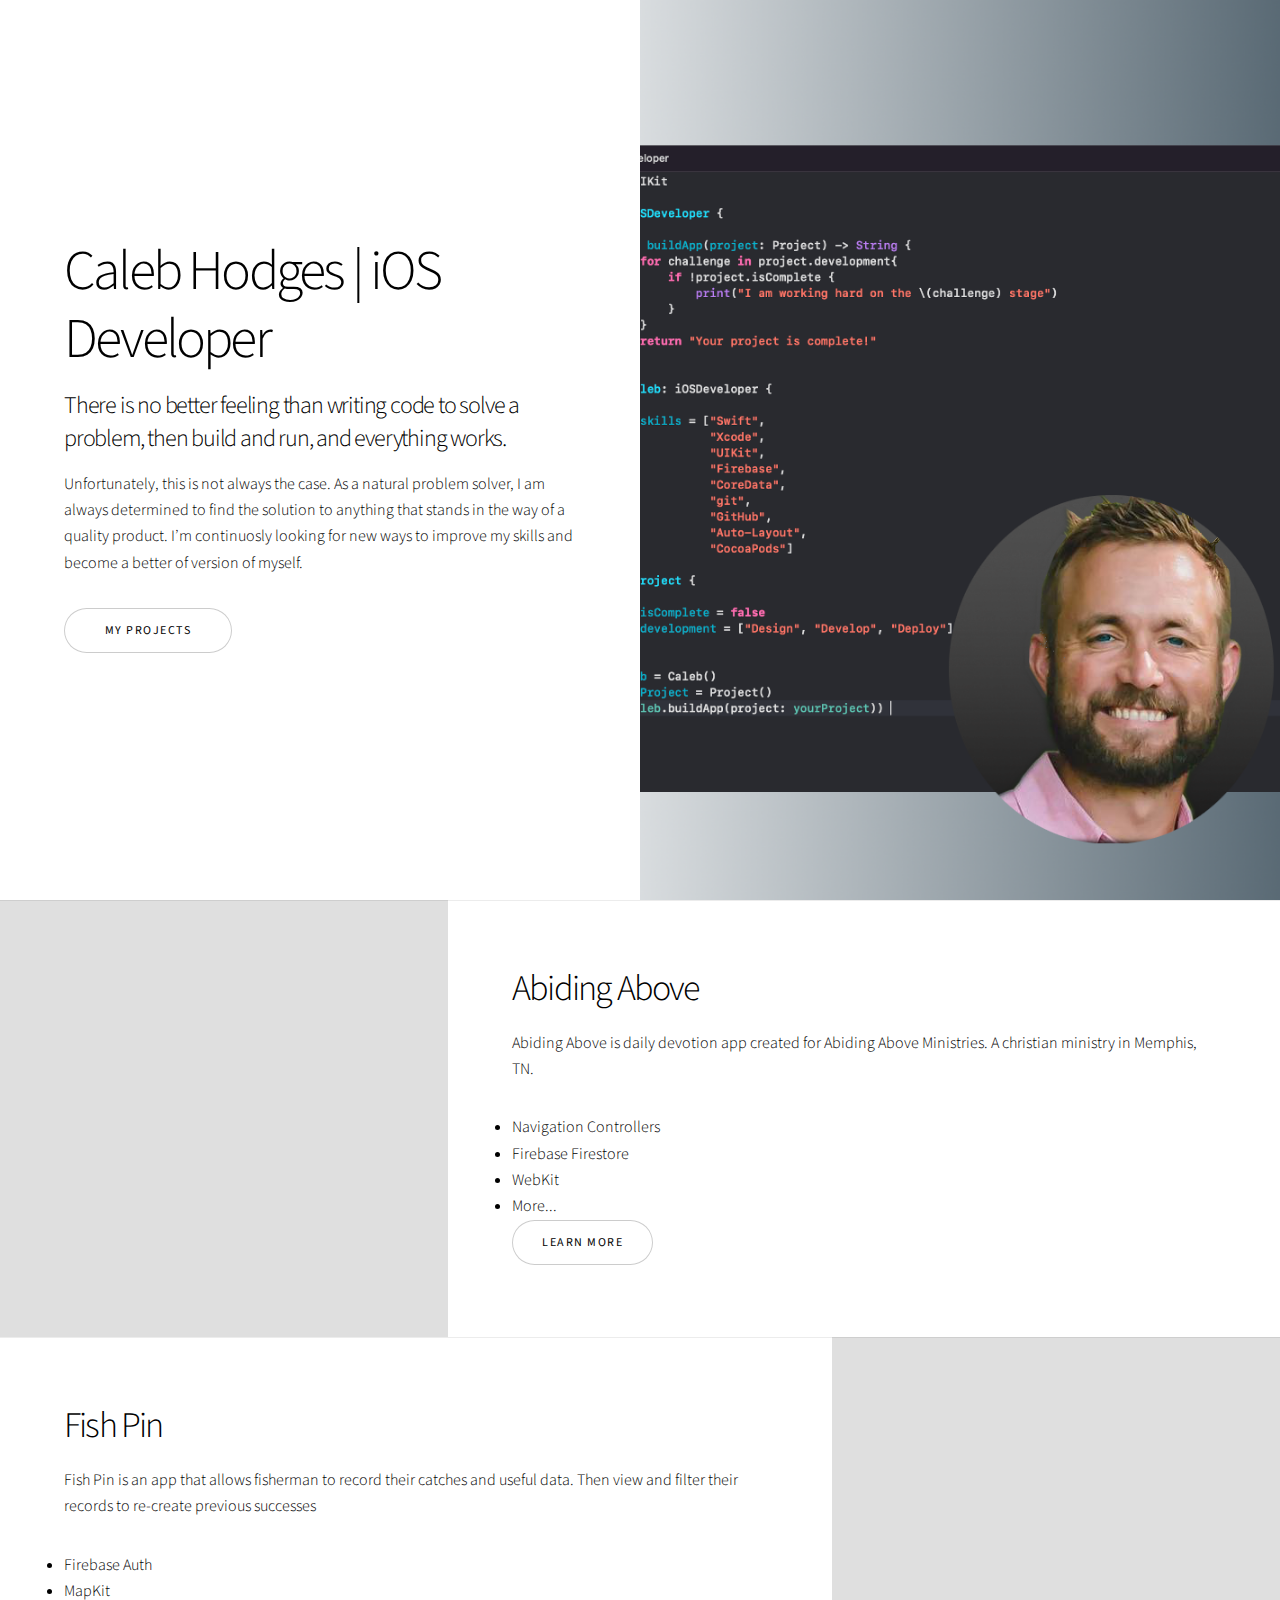
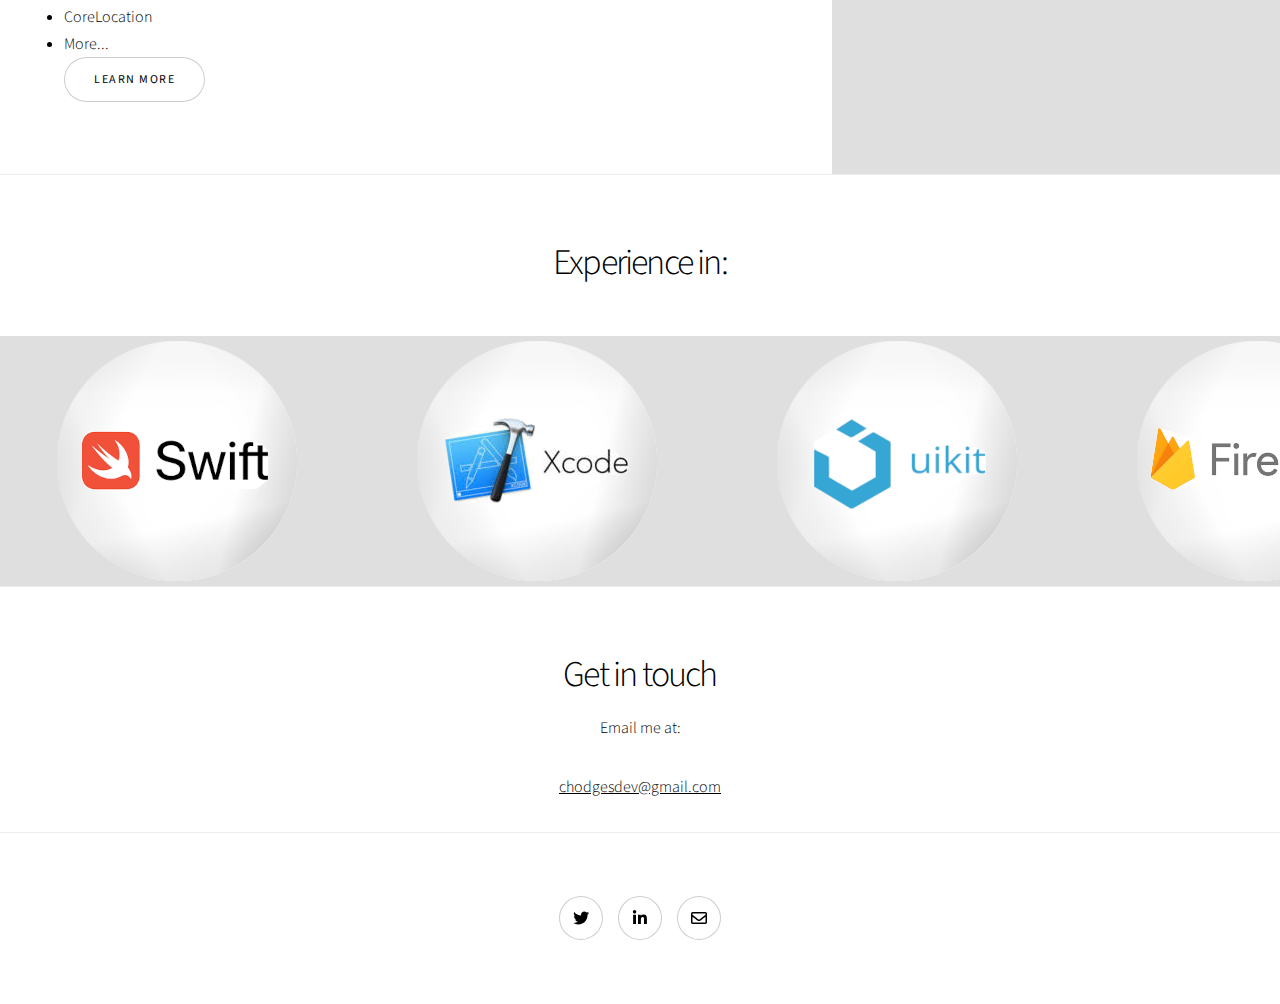
==== commit c5e3dc23: "Small update to about me text style" ====
--- a/index.html
+++ b/index.html
@@ -21,9 +21,9 @@
 					<section class="banner style1 orient-left content-align-left image-position-right fullscreen onload-image-fade-in onload-content-fade-right">
 						<div class="content">
 							<h1>Caleb Hodges | iOS Developer</h1>
-							<p>There is no better feeling than writing code to solve a problem, then build and run, and everything works. 
-								<br>
-								<br>	Unfortunately, this is not always the case.  As a natural problem solver, I am always determined to find the solution to anything that stands in the way of a quality product.  I’m continuosly looking for new ways to improve my skills and become a better of version of myself.
+							<h3>There is no better feeling than writing code to solve a problem, then build and run, and everything works.</h3>
+							<p> 
+								Unfortunately, this is not always the case.  As a natural problem solver, I am always determined to find the solution to anything that stands in the way of a quality product.  I’m continuosly looking for new ways to improve my skills and become a better of version of myself.
 							</p>
 							<ul class="actions stacked">
 								<li><a href="#first" class="button big wide smooth-scroll-middle">My Projects</a></li>
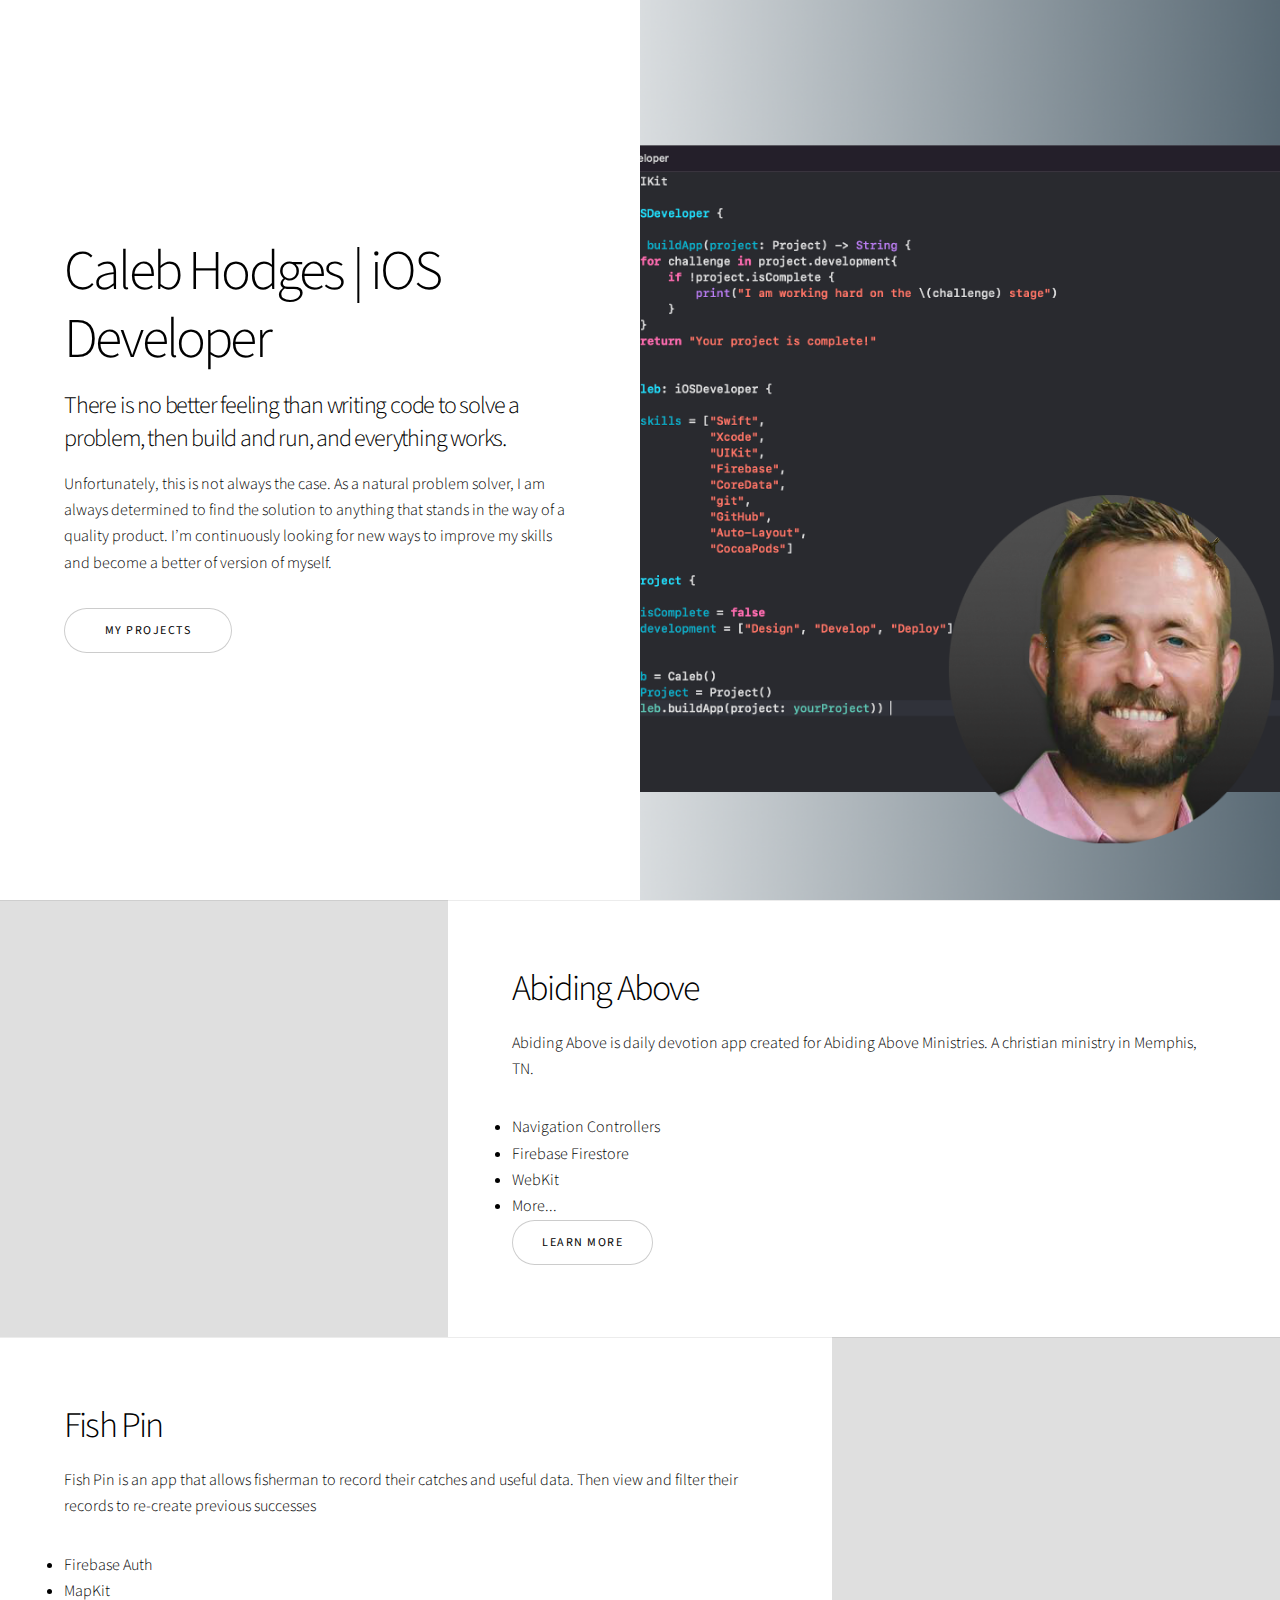
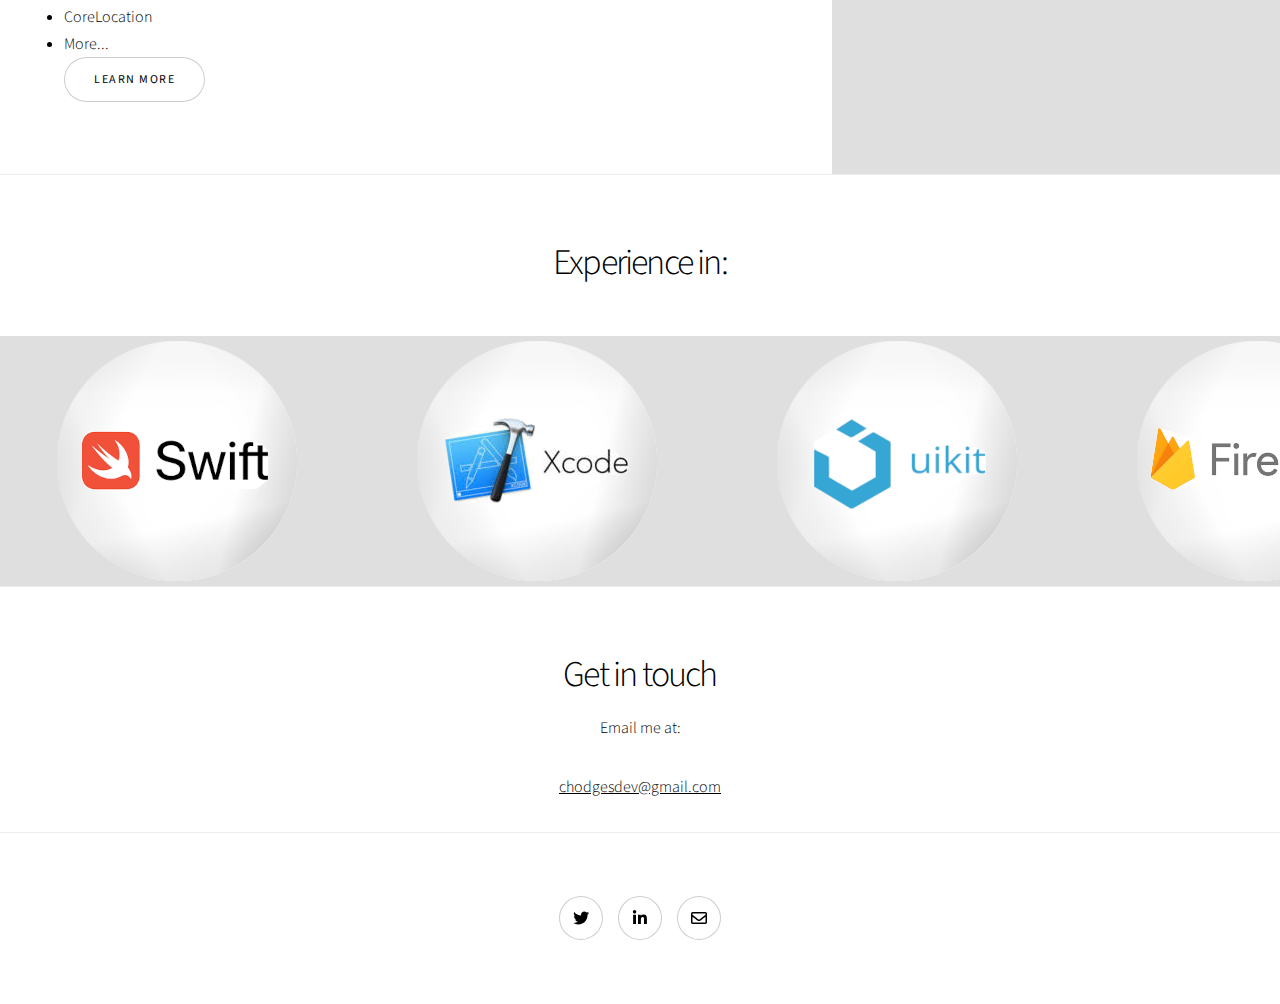
==== commit abe2edd2: "Fix spelling error" ====
--- a/index.html
+++ b/index.html
@@ -23,7 +23,7 @@
 							<h1>Caleb Hodges | iOS Developer</h1>
 							<h3>There is no better feeling than writing code to solve a problem, then build and run, and everything works.</h3>
 							<p> 
-								Unfortunately, this is not always the case.  As a natural problem solver, I am always determined to find the solution to anything that stands in the way of a quality product.  I’m continuosly looking for new ways to improve my skills and become a better of version of myself.
+								Unfortunately, this is not always the case.  As a natural problem solver, I am always determined to find the solution to anything that stands in the way of a quality product.  I’m continuously looking for new ways to improve my skills and become a better of version of myself.
 							</p>
 							<ul class="actions stacked">
 								<li><a href="#first" class="button big wide smooth-scroll-middle">My Projects</a></li>
